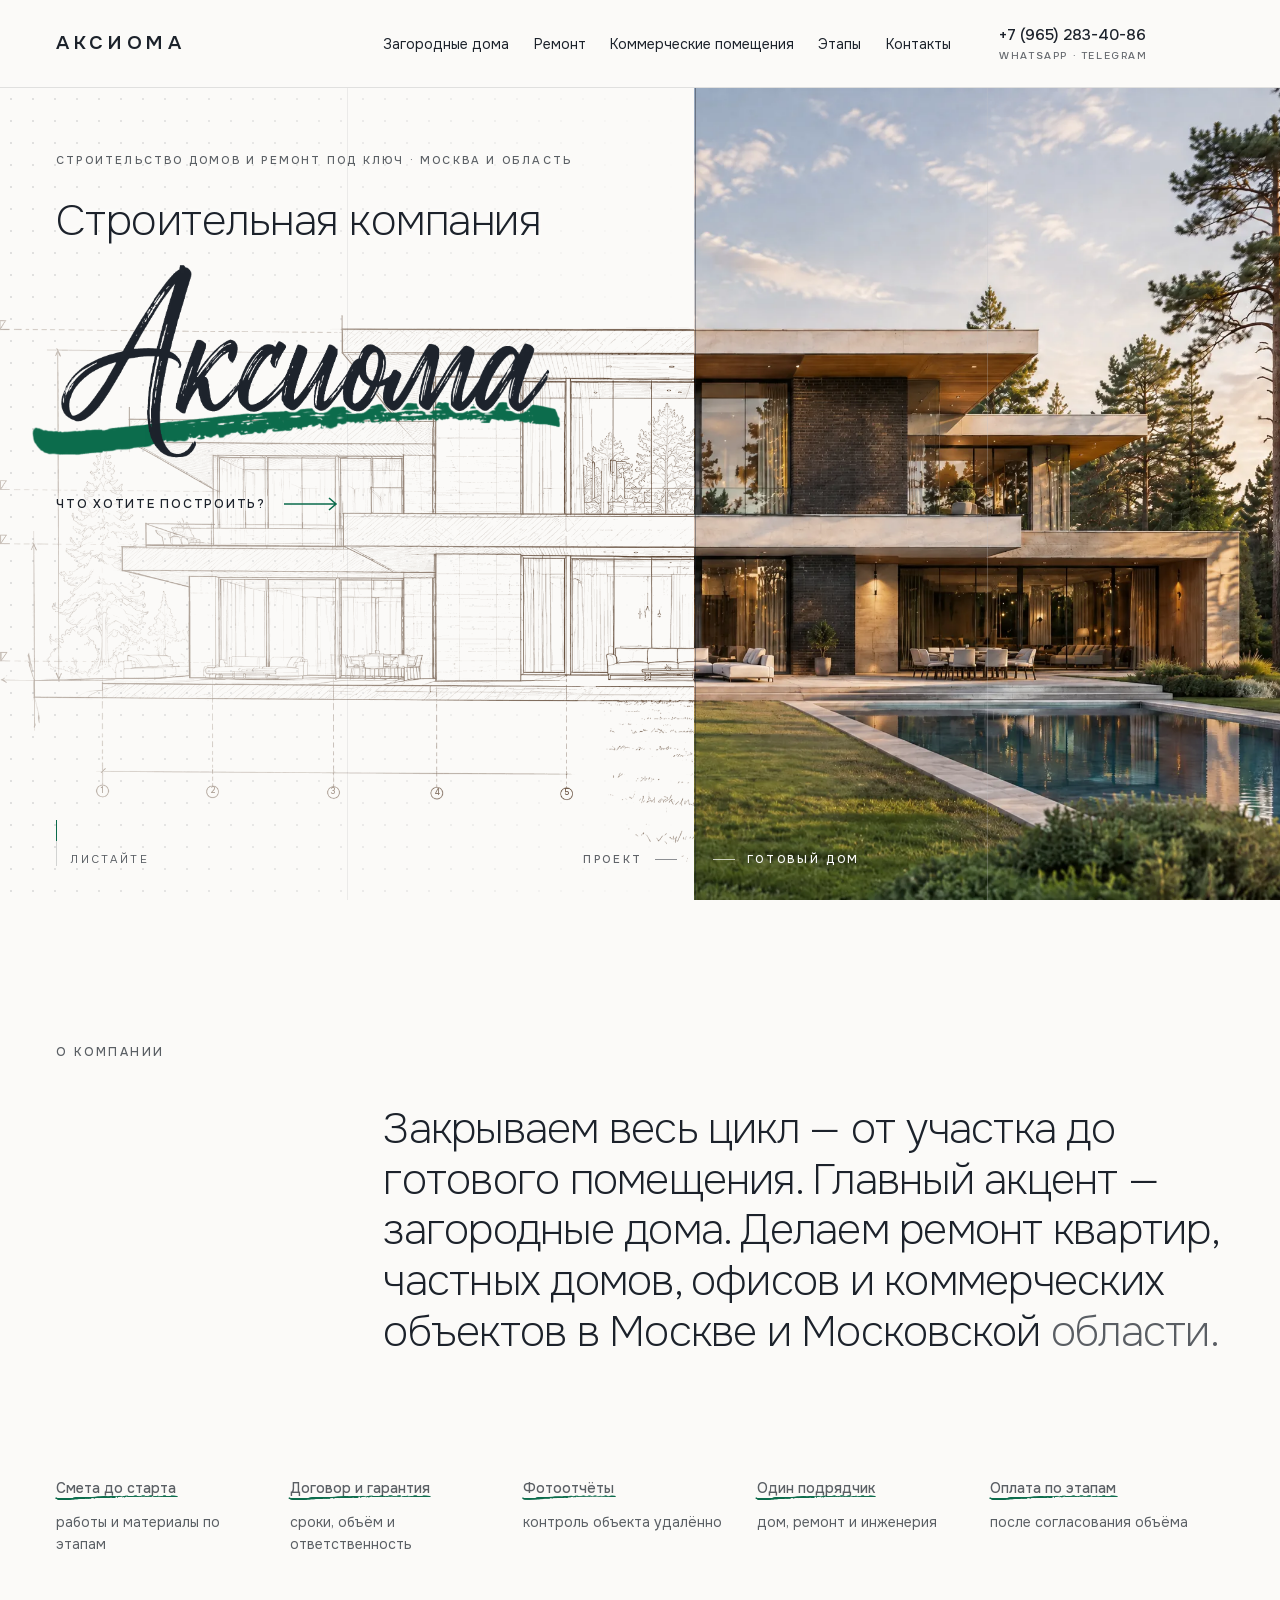
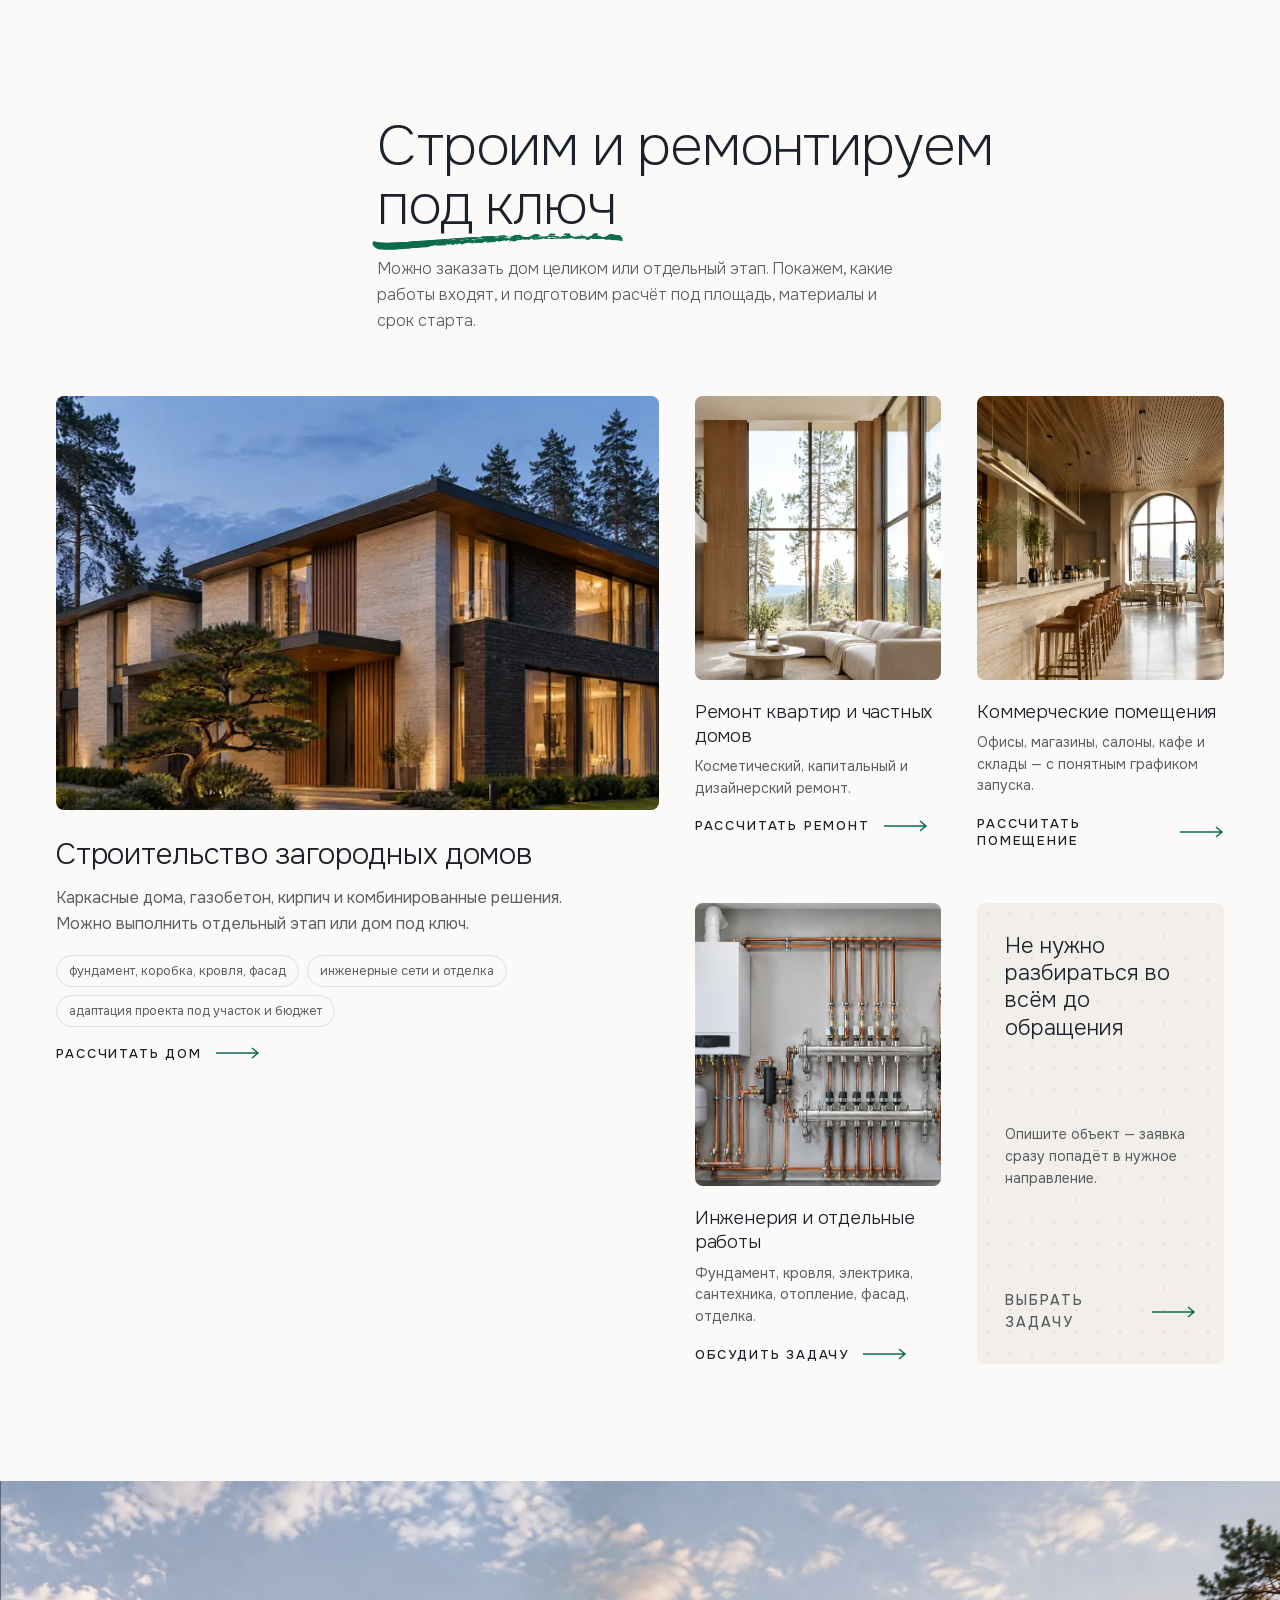
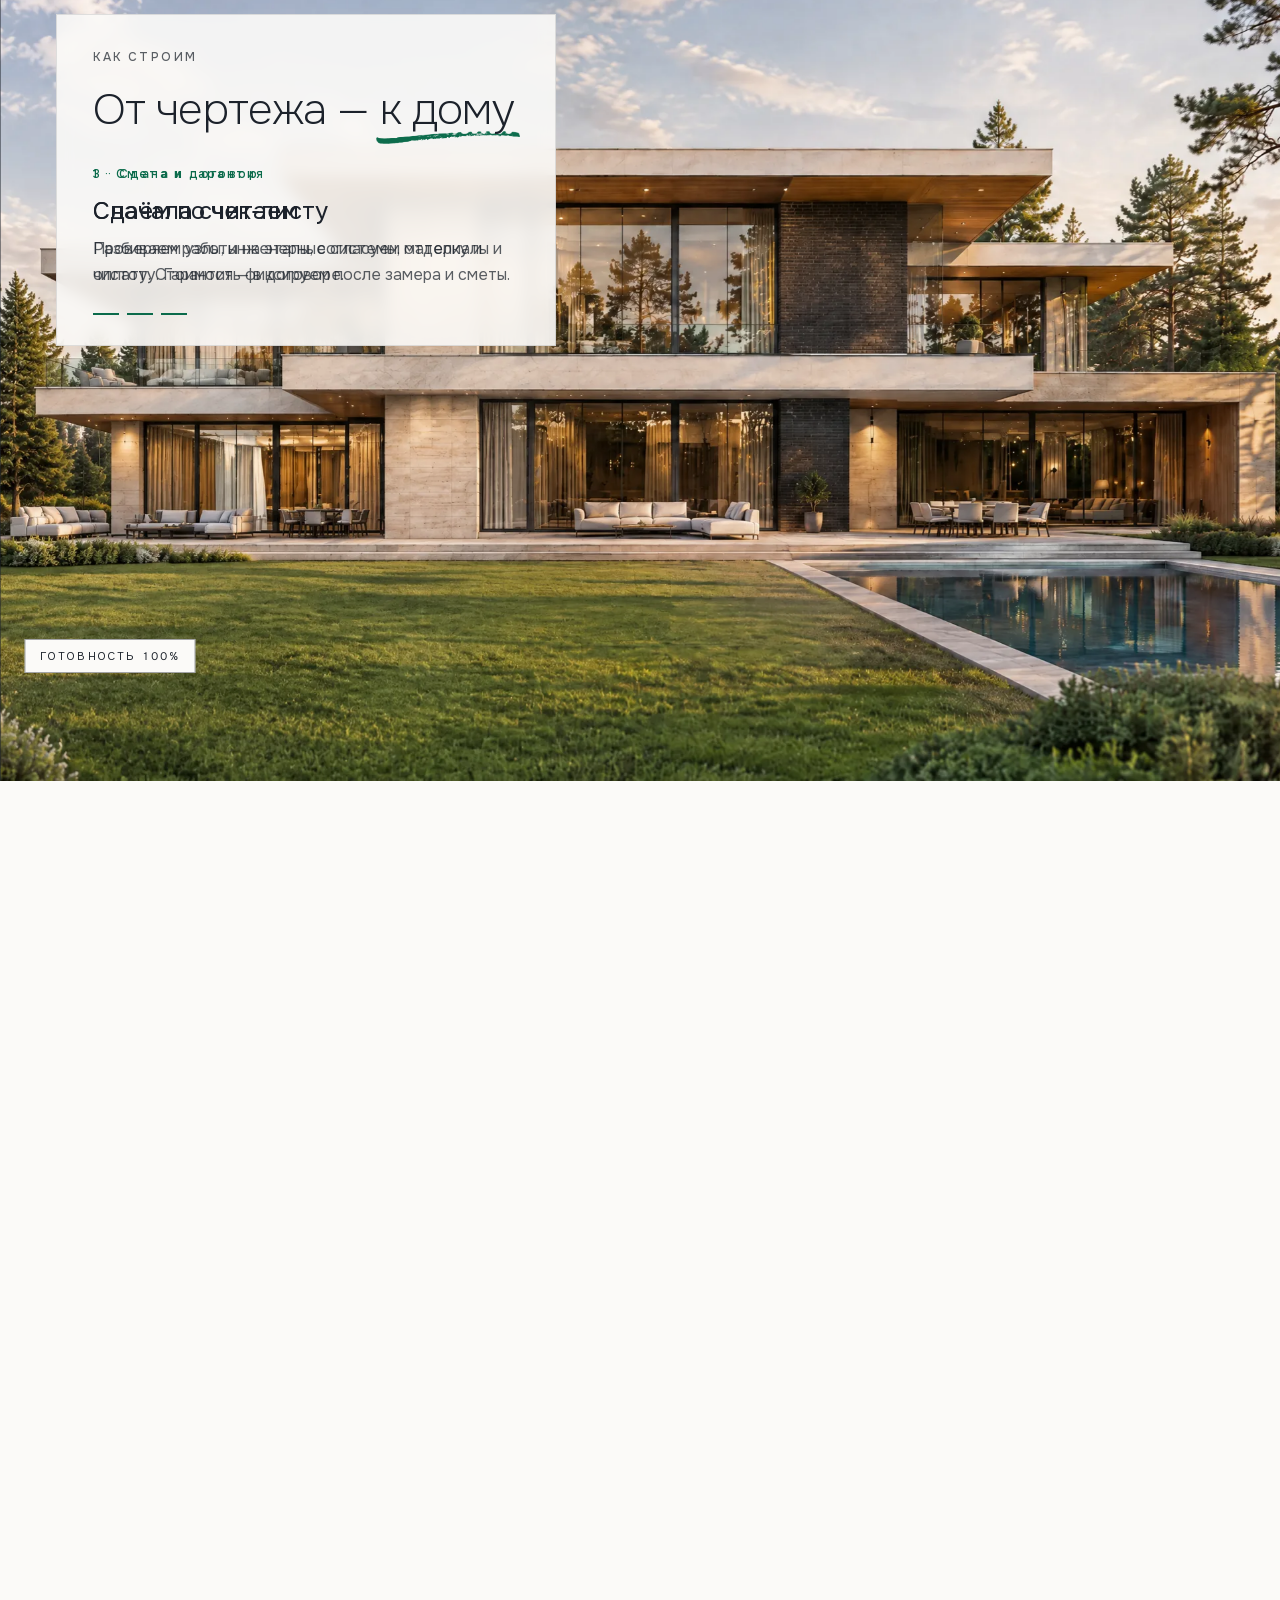
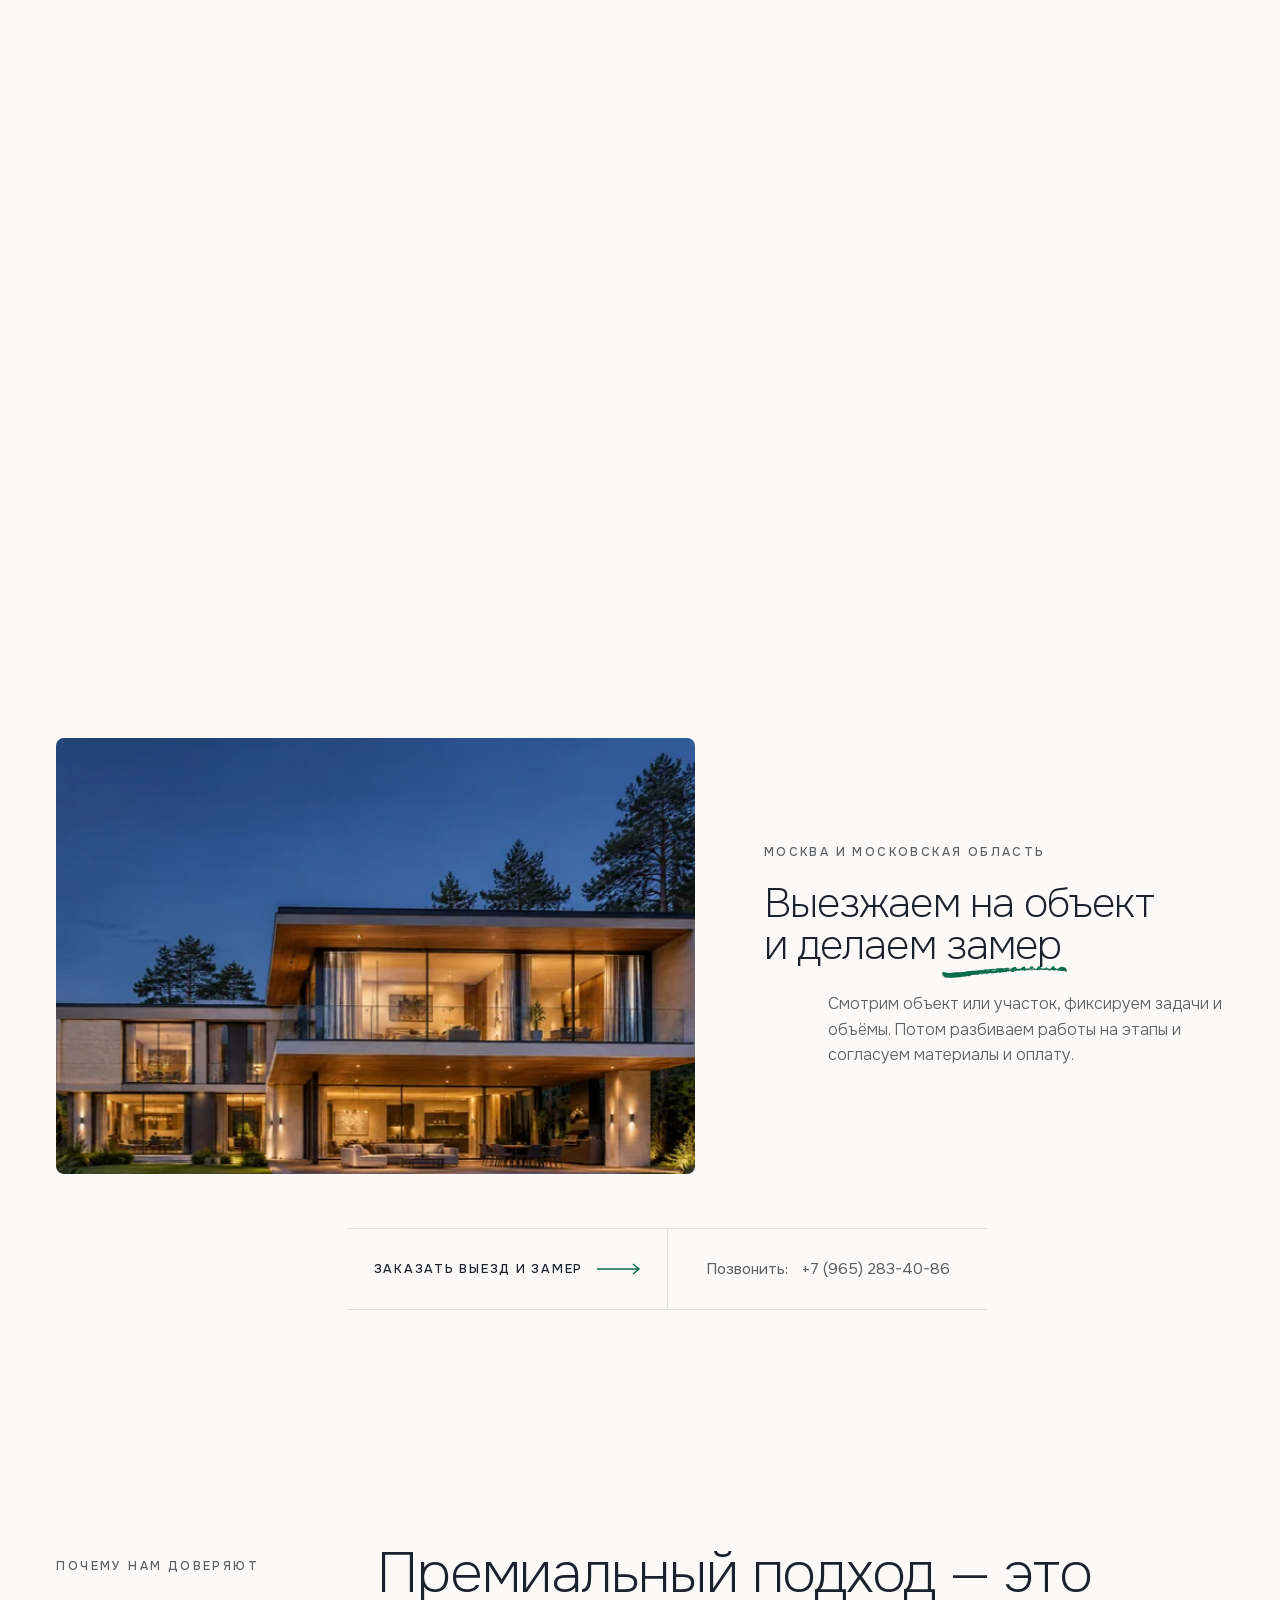
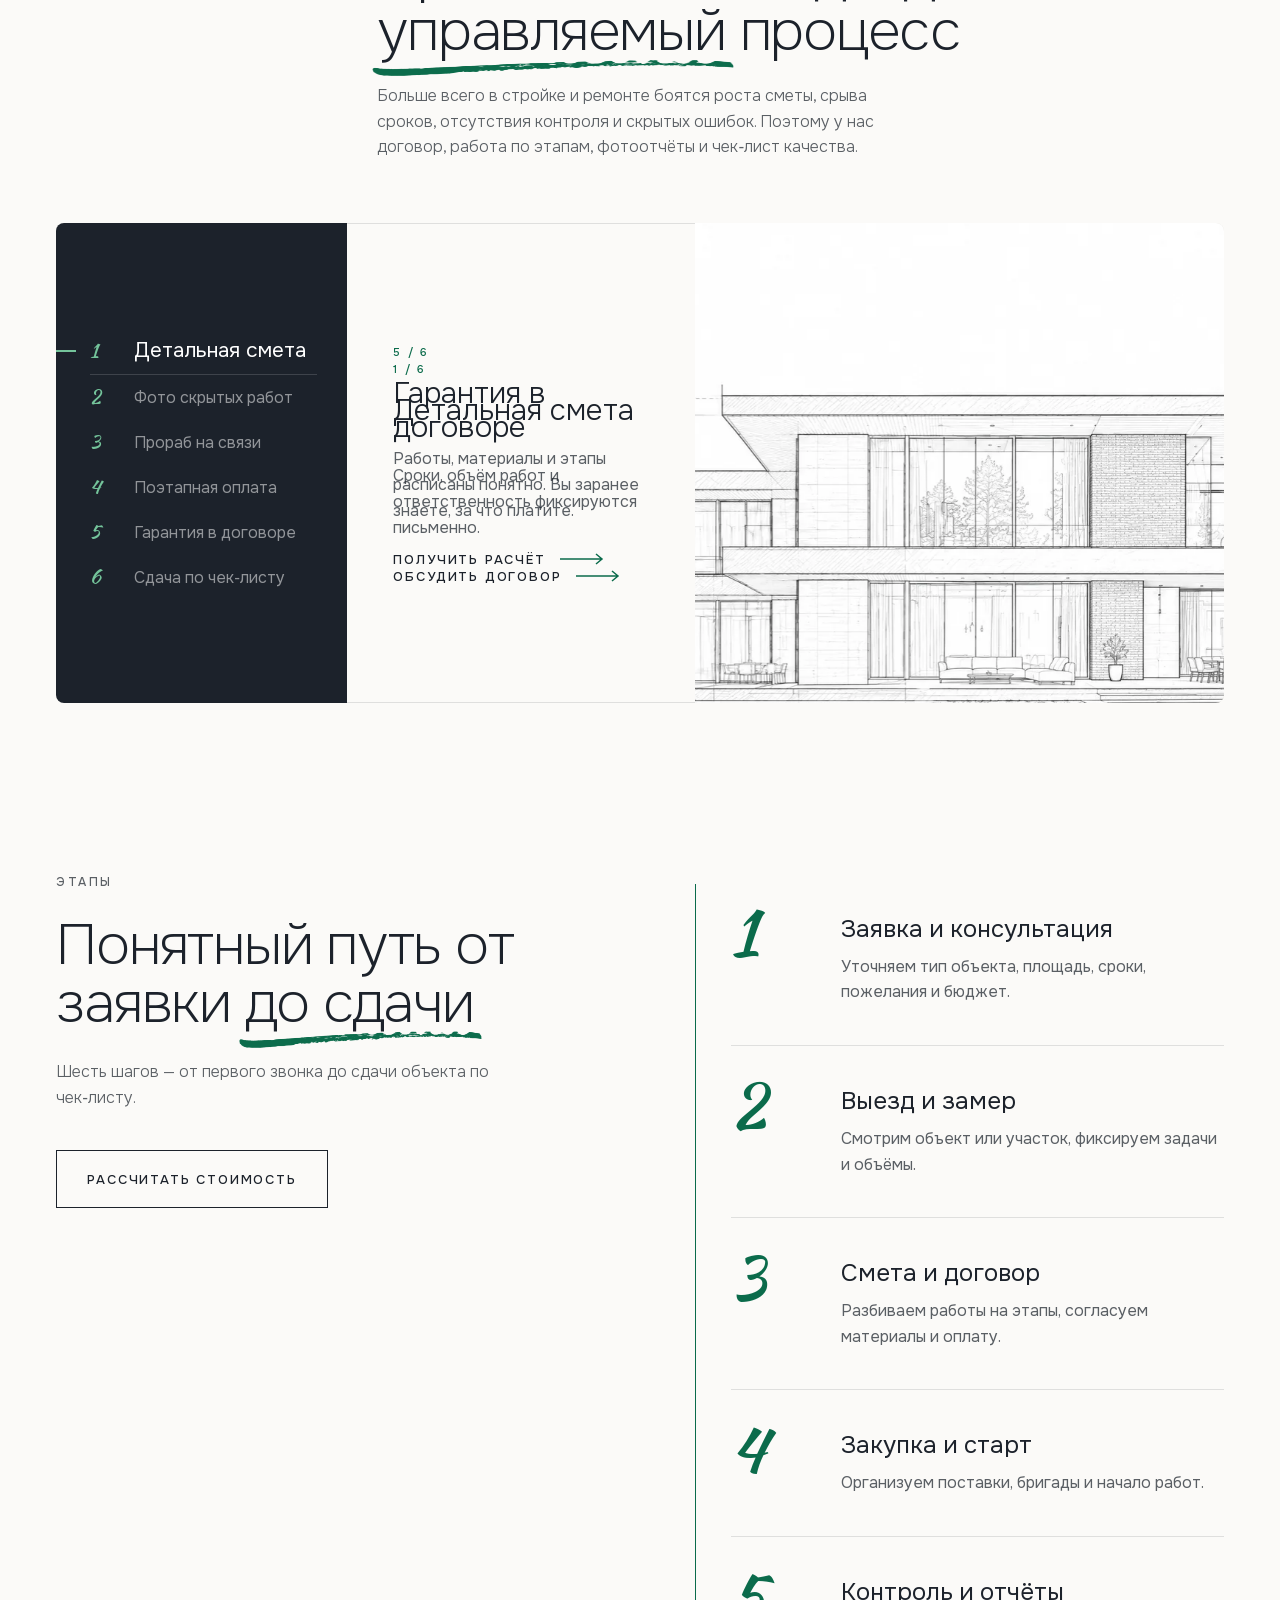
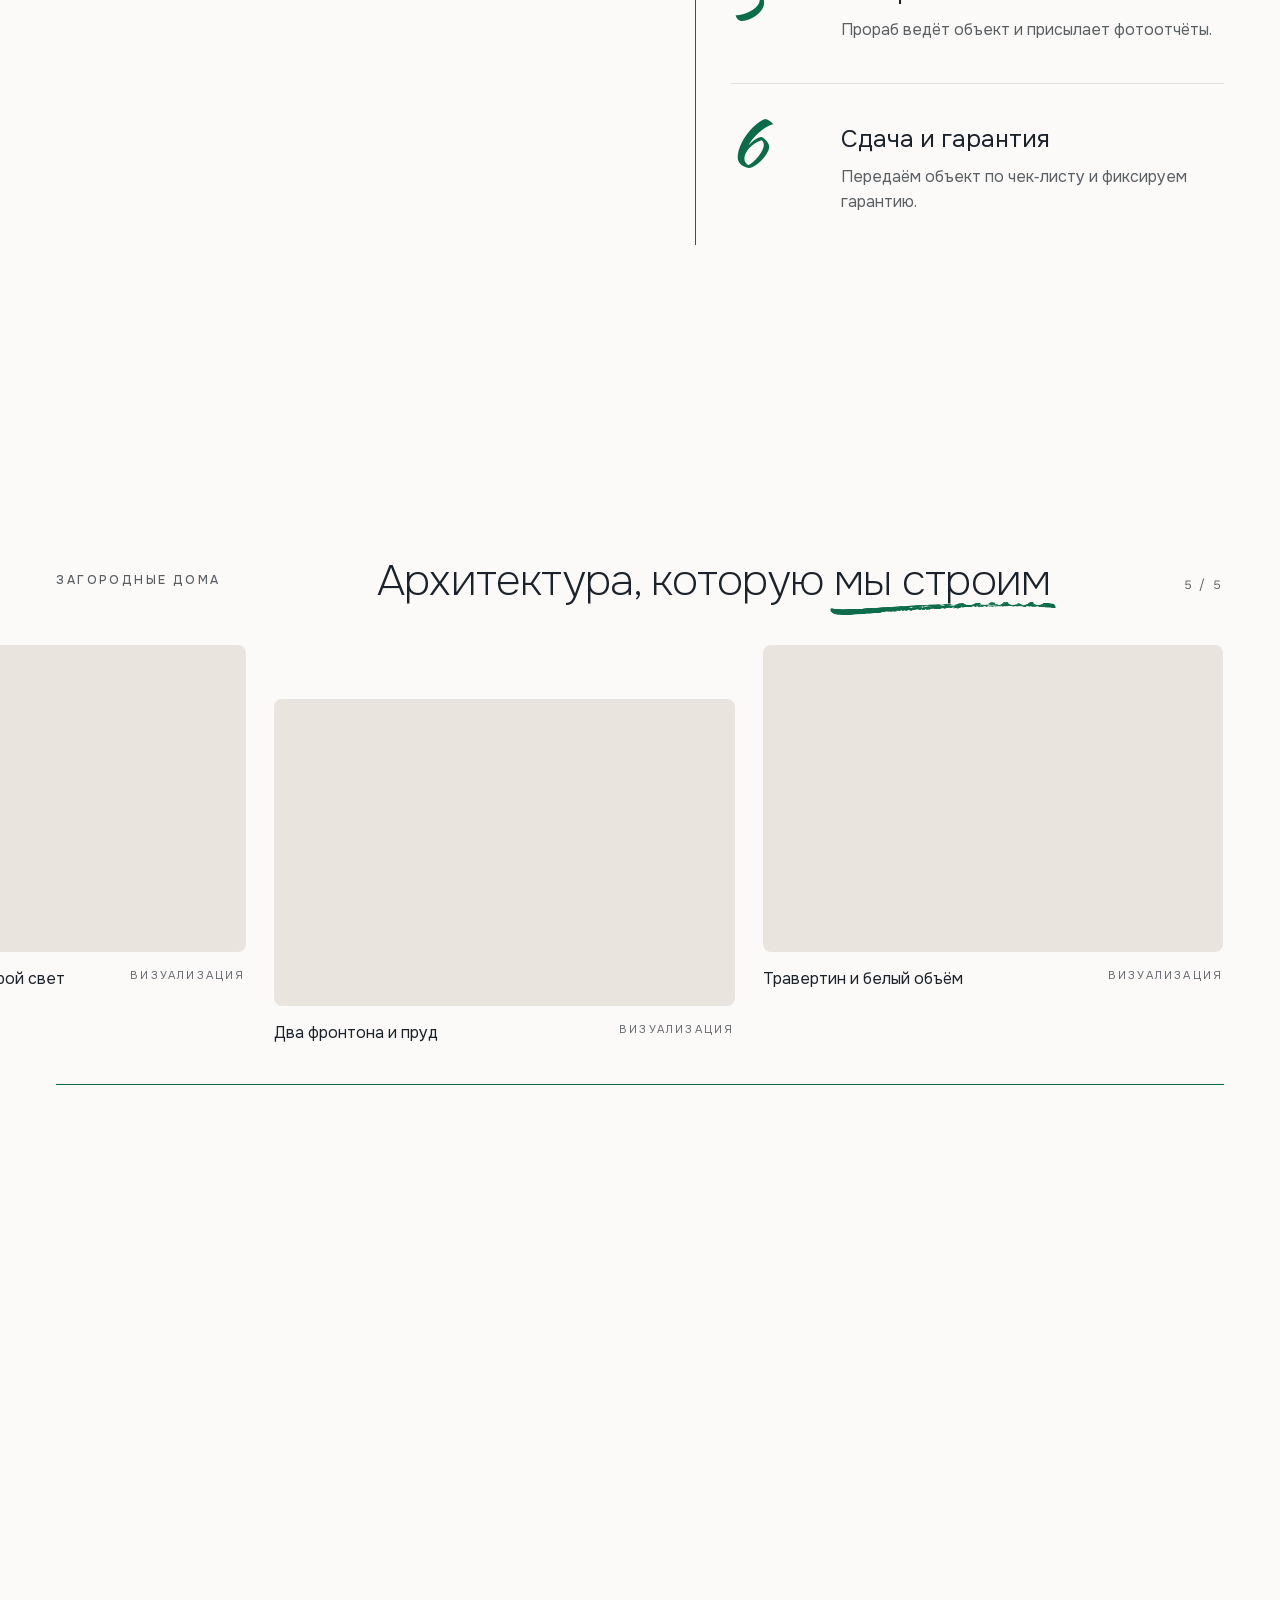
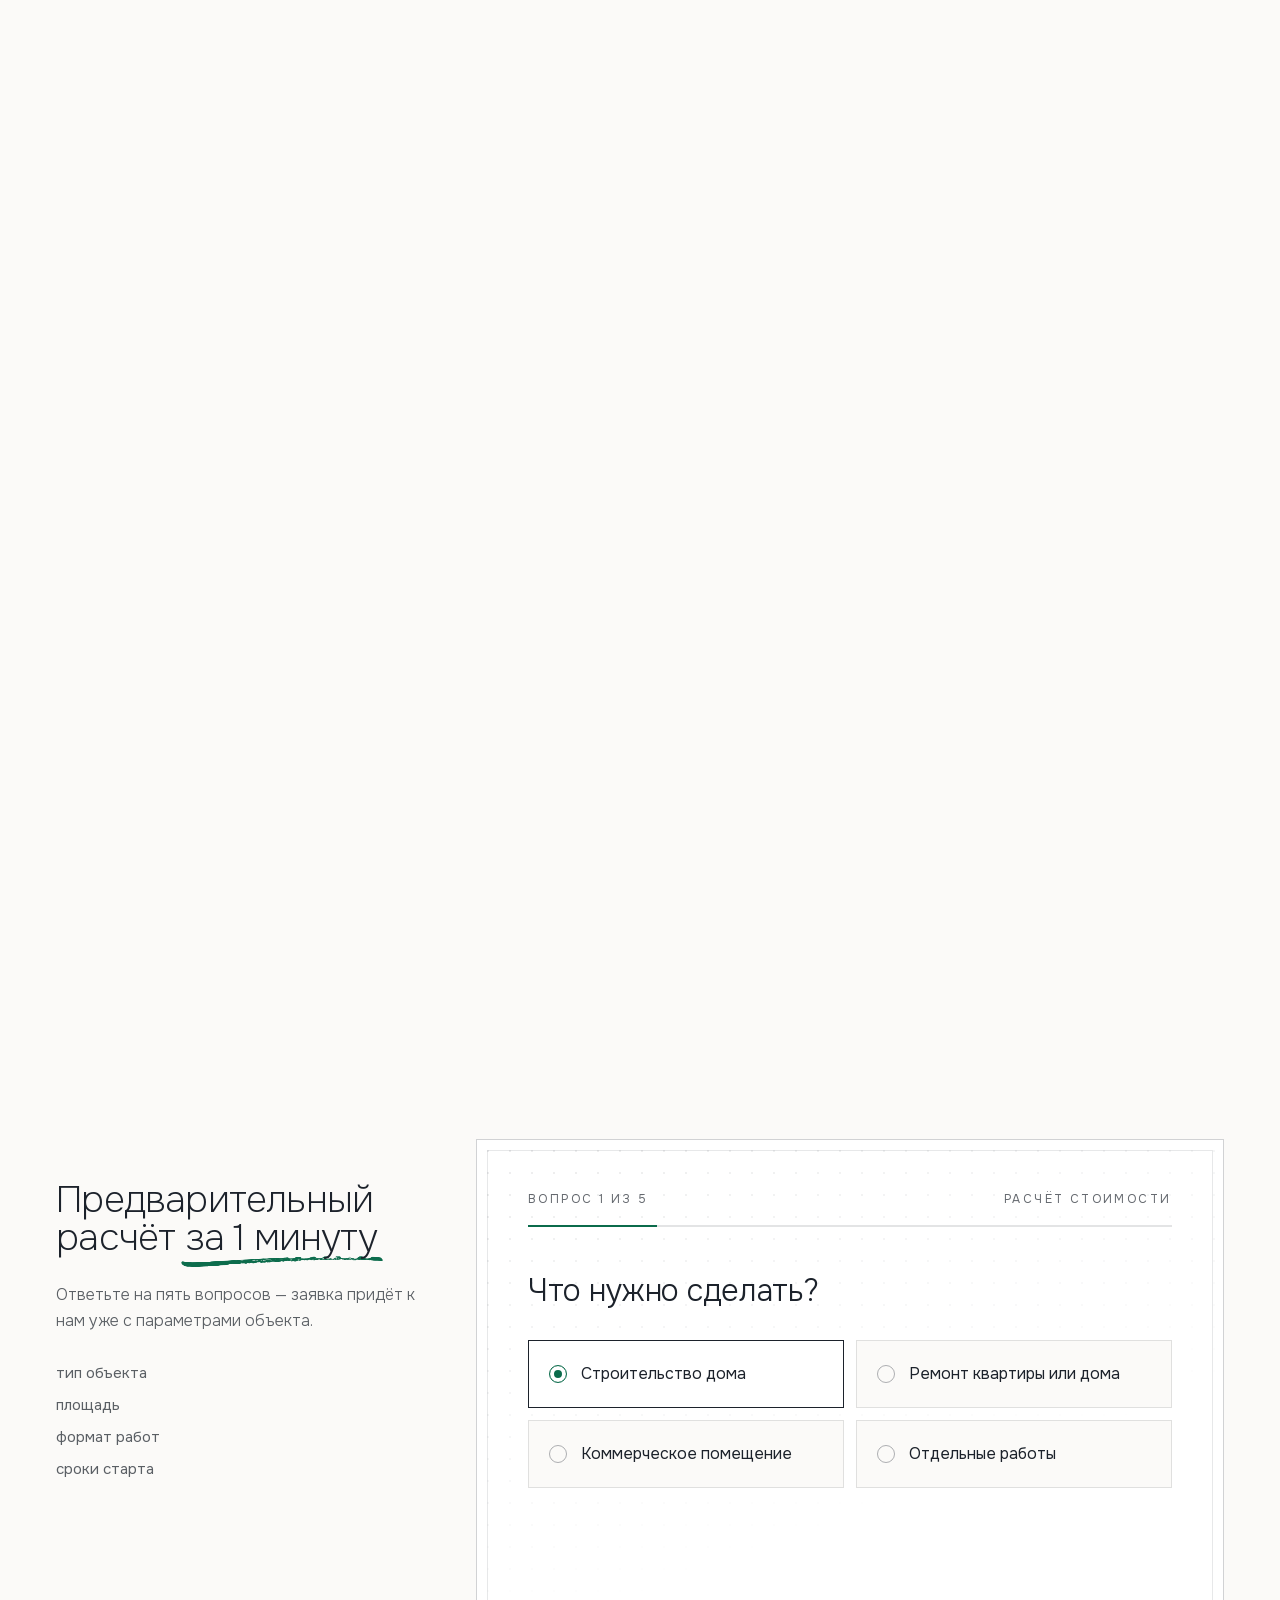
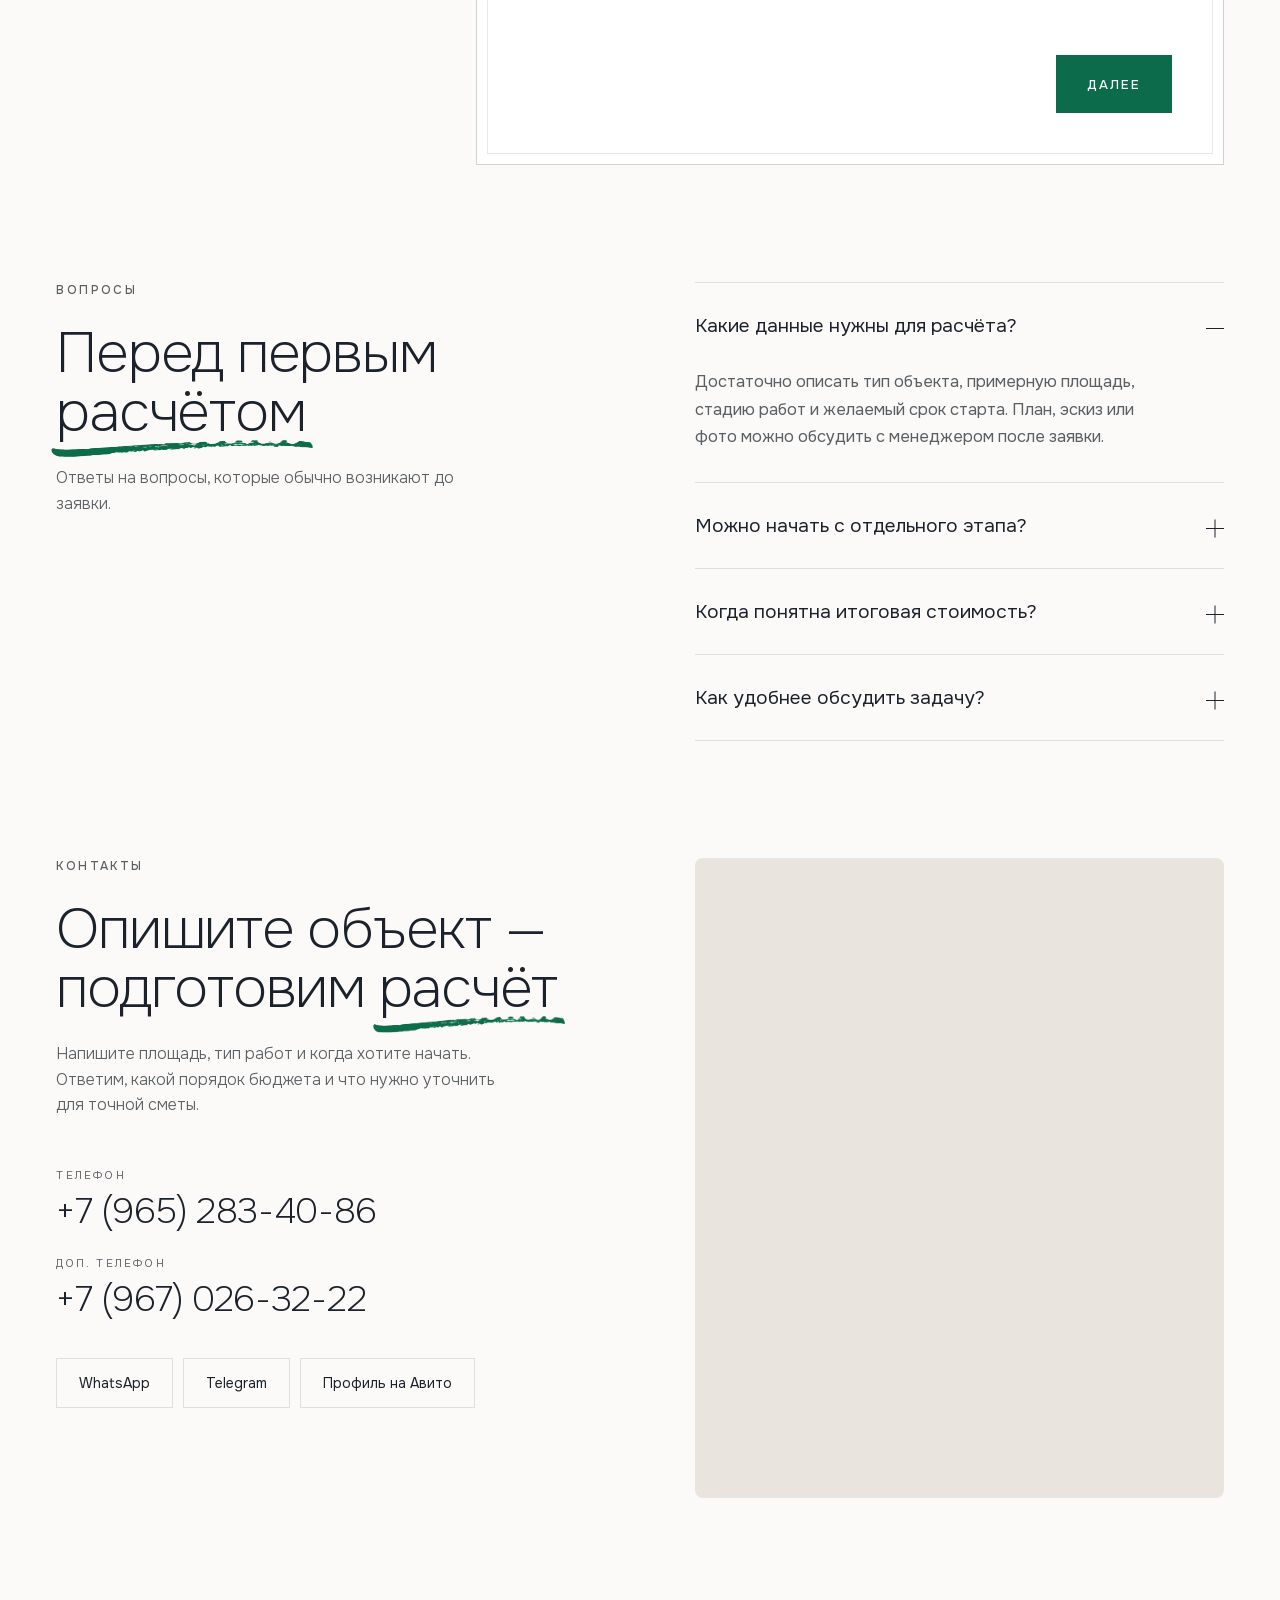
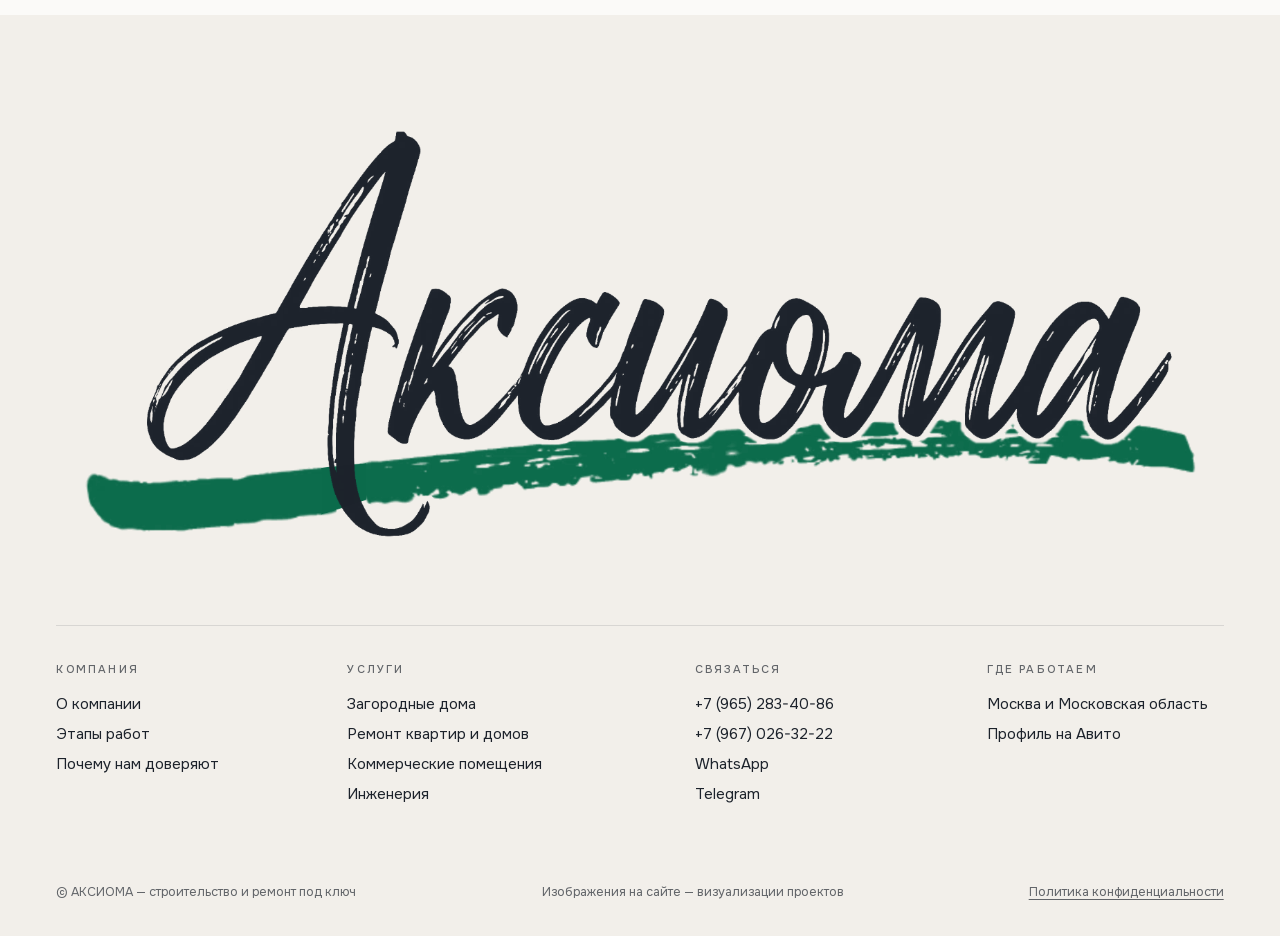
==== novaya/index.html @ 5bc237c6 "Новая версия для показа: изумрудный акцент и телефон (папка novaya) Основная страница не меняется. n" ====
<!doctype html>
<html lang="ru">
<head>
<meta charset="utf-8">
<meta name="viewport" content="width=device-width, initial-scale=1">
<meta name="robots" content="noindex, nofollow">
<meta http-equiv="Content-Security-Policy" content="default-src 'none'; script-src 'self' 'sha256-RW7K+xqyxdh026Ag/aU0Ol1ZvCbk3kY/qt/efb5cV8k='; style-src 'self' 'unsafe-inline'; img-src 'self' data:; font-src 'self' data:; connect-src 'self'; base-uri 'none'; form-action 'none'; object-src 'none'">
<meta name="referrer" content="strict-origin-when-cross-origin">
<script>document.documentElement.classList.add('js','is-loading','draw-wait','photo-wait');document.addEventListener('DOMContentLoaded',function(){if(!window.AX_OK)document.documentElement.classList.remove('js','is-loading','draw-wait','photo-wait')});</script>
<title>Строительство домов и ремонт под ключ в Москве и МО — АКСИОМА</title>
<meta name="description" content="Строительная компания АКСИОМА: загородные дома, ремонт квартир и домов, коммерческие помещения и инженерия в Москве и Московской области. Смета по этапам до старта работ.">
<link rel="icon" href="assets/favicon.png">
<meta name="theme-color" content="#FBFAF8">
<meta property="og:type" content="website">
<meta property="og:site_name" content="АКСИОМА">
<meta property="og:locale" content="ru_RU">
<meta property="og:title" content="Строительство домов и ремонт под ключ в Москве и МО — АКСИОМА">
<meta property="og:description" content="Загородные дома, ремонт квартир и домов, коммерческие помещения и инженерия. Смета по этапам до старта работ.">
<meta property="og:url" content="https://ilyaalyaulu-max.github.io/axioma-maket/novaya/">
<meta property="og:image" content="https://ilyaalyaulu-max.github.io/axioma-maket/novaya/assets/og-1200x630.jpg">
<meta property="og:image:width" content="1200">
<meta property="og:image:height" content="630">
<meta name="twitter:card" content="summary_large_image">
<script type="application/ld+json">{"@context":"https://schema.org","@type":"GeneralContractor","name":"АКСИОМА","description":"Строительство загородных домов и ремонт помещений под ключ","areaServed":"Москва и Московская область","telephone":["+79652834086","+79670263222"],"sameAs":["https://www.avito.ru/brands/i12637135"]}</script>
<link rel="preload" as="font" type="font/woff2" href="assets/fonts/onest-cyr.woff2" crossorigin>
<link rel="preload" as="font" type="font/woff2" href="assets/fonts/onest-lat.woff2" crossorigin>
<link rel="preload" as="image" href="assets/m/house-photo-m.webp" fetchpriority="high" media="(max-width: 760px) and (max-aspect-ratio: 2/3)">
<link rel="preload" as="image" href="assets/house-photo-2400.webp" fetchpriority="high" media="not all and (max-width: 760px) and (max-aspect-ratio: 2/3)">
<script src="sait.js" defer></script>
<style>
@font-face{font-family:'Onest';font-style:normal;font-weight:200 600;font-display:swap;src:url(assets/fonts/onest-cyr.woff2) format('woff2');unicode-range:U+0301,U+0400-045F,U+0490-0491,U+04B0-04B1,U+2116}
@font-face{font-family:'Onest';font-style:normal;font-weight:200 600;font-display:swap;src:url(assets/fonts/onest-lat.woff2) format('woff2');unicode-range:U+0000-00FF,U+0131,U+0152-0153,U+02BB-02BC,U+02C6,U+02DA,U+02DC,U+0304,U+0308,U+0329,U+2000-206F,U+20AC,U+2122,U+2191,U+2193,U+2212,U+2215,U+FEFF,U+FFFD}
@font-face{font-family:'Onest';font-style:normal;font-weight:200 600;font-display:swap;src:url(assets/fonts/onest-latext.woff2) format('woff2');unicode-range:U+0100-02BA,U+02BD-02C5,U+02C7-02CC,U+02CE-02D7,U+02DD-02FF,U+0304,U+0308,U+0329,U+1D00-1DBF,U+1E00-1E9F,U+1EF2-1EFF,U+2020,U+20A0-20AB,U+20AD-20C0,U+2113,U+2C60-2C7F,U+A720-A7FF}
/* Kaushan Script (SIL OFL 1.1) — только цифры, для номеров этапов */
@font-face{font-family:'Kaushan Script';font-style:normal;font-weight:400;font-display:swap;src:url(assets/fonts/kaushan-digits.woff) format('woff');unicode-range:U+30-39,U+2F,U+B7}
:root{
  --paper:#FBFAF8;
  --stone:#F2EFEA;
  --ink:#1C222B;
  --ink-2:rgba(28,34,43,.72);
  --ink-3:rgba(28,34,43,.68);
  --line-ink:#5E4633;
  --accent:#0B6B4B;  /* изумрудный акцент (27.09: заказчик попросил зелёный вместо красного); 6.3:1 на бумаге */
  --accent-on-dark:#74C49B;  /* тот же зелёный для тёмной панели вкладок (7:1 на --ink) */
  --err:#A33A2B;
  --rule:rgba(28,34,43,.12);
  --pad:clamp(20px, 4.4vw, 64px);
  --nav:88px;
  --c1:27.14vw;  /* линии сетки = оси дома в шапке */
  --c2:54.28vw;
  --c3:77.14vw;
  --ease:cubic-bezier(.16,1,.3,1);
  --ar:1.76842;
  --sx:.5428;
}
*{box-sizing:border-box;margin:0;padding:0}
html{background:var(--paper);-webkit-text-size-adjust:100%;text-size-adjust:100%;scroll-padding-top:calc(var(--nav) + 16px)}
body{color:var(--ink);font-family:'Onest',system-ui,sans-serif;-webkit-font-smoothing:antialiased;text-rendering:optimizeLegibility;background:var(--paper);overflow-x:hidden}
a{color:inherit;text-decoration:none}
button{font:inherit;color:inherit;background:none;border:0;cursor:pointer}
img{display:block;max-width:100%}
.sr{position:absolute;width:1px;height:1px;overflow:hidden;clip:rect(0 0 0 0);white-space:nowrap}
.menu-open,.menu-open body{overflow:hidden}

/* клавиатура: видимый фокус и «к содержанию» */
:focus-visible{outline:2px solid var(--accent);outline-offset:3px}
.skip{position:fixed;left:12px;top:-100px;z-index:60;background:var(--ink);color:#fff;padding:12px 18px;font-size:14px}
.skip:focus{top:12px}

/* ───── глобальные линии сетки (как «полоски» у Turner) ───── */
.glines{position:fixed;inset:0;pointer-events:none;z-index:3}
.glines i{position:absolute;top:0;bottom:0;width:1px;background:rgba(28,34,43,.07)}
.glines i:nth-child(1){left:var(--c1)} .glines i:nth-child(2){left:var(--c2)} .glines i:nth-child(3){left:var(--c3)}


/* ───── навигация ───── */
.nav{position:fixed;left:0;right:0;top:0;height:var(--nav);z-index:30;display:flex;align-items:center;padding:0 var(--pad);
  background:var(--paper);border-bottom:1px solid var(--rule);transition:transform .6s var(--ease), height .5s var(--ease)}
.nav.is-compact{height:68px}
.nav.is-hidden{transform:translateY(-101%)}
.nav:focus-within,.menu-open .nav{transform:none}
.logo{display:flex;flex-direction:column;gap:5px;line-height:1}
.logo b{font-weight:600;font-size:19px;letter-spacing:.24em}
.logo small{font-size:9.5px;font-weight:400;letter-spacing:.2em;color:var(--ink-3);text-transform:uppercase}
.links{position:absolute;left:calc(var(--c1) + 36px);display:flex;gap:clamp(16px, 1.9vw, 30px);font-size:clamp(13px, 1.1vw, 14.5px)}
.links a{position:relative;padding:6px 0}
.links a::after{content:"";position:absolute;left:0;right:100%;bottom:0;height:1px;background:var(--accent);transition:right .5s var(--ease)}
.nav-right{position:absolute;right:var(--pad);top:0;height:100%;display:flex;align-items:center;gap:30px}
.phone{font-size:15.5px;font-weight:500}
.phone small{display:block;font-size:10px;letter-spacing:.16em;text-transform:uppercase;color:var(--ink-3);margin-top:4px}
.call{display:none;width:44px;height:44px;align-items:center;justify-content:center;border:1px solid var(--rule);border-radius:50%}
.call svg{width:18px;height:18px}
.burger{--bh:15px;position:relative;width:46px;height:44px;display:flex;flex-direction:column;justify-content:center;gap:calc((var(--bh) - 4px) / 3)}  /* 4 полоски как было; зона нажатия 44 px */
.burger span{display:block;height:1px;background:var(--ink);transition:transform .5s var(--ease), opacity .3s}
.menu-open .burger span:nth-child(1){transform:translateY(calc((var(--bh) - 1px) / 2)) rotate(45deg)}
.menu-open .burger span:nth-child(2),.menu-open .burger span:nth-child(3){opacity:0}
.menu-open .burger span:nth-child(4){transform:translateY(calc((1px - var(--bh)) / 2)) rotate(-45deg)}

/* ───── меню (открывается кнопкой с полосками) ───── */
.menu{position:fixed;inset:0;z-index:25;background:var(--paper);display:flex;flex-direction:column;justify-content:space-between;gap:36px;
  padding:calc(var(--nav) + 4vh) var(--pad) calc(28px + env(safe-area-inset-bottom, 0px));overflow-y:auto;overscroll-behavior:contain;
  visibility:hidden;opacity:0;transform:translate3d(0,-10px,0);transition:opacity .35s var(--ease), transform .6s var(--ease), visibility 0s linear .6s}
.menu-open .menu{visibility:visible;opacity:1;transform:none;transition:opacity .35s var(--ease), transform .6s var(--ease)}
.menu .dots{-webkit-mask:linear-gradient(165deg, #000, transparent 55%);mask:linear-gradient(165deg, #000, transparent 55%)}
.menu-links{position:relative;display:flex;flex-direction:column}
.menu-links a{display:block;padding:8px 0;font-weight:200;font-size:clamp(28px, 4vw, 46px);line-height:1.12;letter-spacing:-.015em}
.menu-contact{position:relative;display:grid;gap:18px;max-width:440px}
.menu-contact small{display:block;font-size:11.5px;letter-spacing:.16em;text-transform:uppercase;color:var(--ink-3);margin-bottom:6px}
.menu-contact .tel{font-weight:200;font-size:clamp(28px, 3vw, 40px);letter-spacing:-.01em}
.menu-contact .row{display:grid;grid-template-columns:1fr 1fr;gap:10px}
.menu-contact .row a{height:52px;display:flex;align-items:center;justify-content:center;border:1px solid var(--rule);font-size:14.5px}
@media (min-width: 1181px){ .menu-links,.menu-contact{margin-left:calc(var(--c1) - var(--pad) + 36px)} }

/* ───── общие элементы ───── */
.eyebrow{font-size:12px;font-weight:500;letter-spacing:.2em;text-transform:uppercase;color:var(--ink-2);display:flex;align-items:center;gap:14px}
.eyebrow::before{display:none}
.h2{font-weight:200;font-size:clamp(36px, 4.4vw, 72px);line-height:1.04;letter-spacing:-.022em}
.lead{font-size:clamp(16px, 1.25vw, 19px);line-height:1.6;color:var(--ink-2);font-weight:300}
.brush{position:relative;white-space:nowrap;z-index:0}
.brush::after{content:"";position:absolute;z-index:-1;left:-.1em;right:-.14em;bottom:-.16em;height:.3em;background:var(--accent);
  -webkit-mask:url(assets/brush-line.webp) 0 0/100% 100% no-repeat;mask:url(assets/brush-line.webp) 0 0/100% 100% no-repeat}
.js .brush::after{clip-path:inset(0 100% 0 0);transition:clip-path 1.3s var(--ease) .35s}
.js .is-in .brush::after,.js .brush.is-in::after{clip-path:inset(0 0 0 0)}
.more{display:inline-flex;align-items:center;gap:14px;font-size:13px;font-weight:500;letter-spacing:.14em;text-transform:uppercase}
.more svg{color:var(--accent);width:44px;height:12px;overflow:visible;transition:transform .6s var(--ease)}
.btn{display:inline-flex;align-items:center;justify-content:center;gap:14px;height:58px;padding:0 30px;border:1px solid var(--ink);font-size:13px;font-weight:500;letter-spacing:.14em;text-transform:uppercase;transition:background .4s, color .4s, border-color .4s, transform .2s}
.btn--accent{background:var(--accent);border-color:var(--accent);color:#fff}
.btn:active{transform:scale(.985)}
section{position:relative}
.sec{padding:clamp(90px, 13vh, 160px) var(--pad)}
.sec--tight-a{padding-top:clamp(30px, 5vh, 70px)}
.sec--tight-b{padding-top:clamp(40px, 6vh, 80px)}
.sec--flush{padding-top:0}

/* появление при прокрутке (только если скрипт работает — без него всё видно сразу) */
.js [data-reveal]{opacity:0;transform:translate3d(0,28px,0);transition:opacity .8s var(--ease), transform 1s var(--ease);transition-delay:calc(var(--i, 0) * 150ms)}
.js [data-reveal="left"]{transform:translate3d(-28px,0,0)}
.js [data-reveal].is-in{opacity:1;transform:none}
/* картинка внутри рамки едет при прокрутке */
.pimg{position:relative;overflow:hidden;background:#e9e5de}
.pimg img{position:absolute;left:0;top:-14%;width:100%;height:128%;object-fit:cover;will-change:translate,scale;translate:0 var(--py,0);scale:var(--ps,1.02);transition:scale 1.4s var(--ease)}

/* ───── 1. ШАПКА ───── */
.hero{height:100vh;min-height:640px;overflow:hidden;container-type:size;background:var(--paper);isolation:isolate;--seam:54.28cqw}
.hero .title{--u:max(30px, min(3.35cqw, 5.4cqh))}
.hero .frame{
  --W:max(100cqw, calc((100cqh - var(--nav)) * var(--ar)));
  --H:calc(var(--W) / var(--ar));
  --L:clamp(calc(100cqw - var(--W)), calc(var(--seam) - var(--sx) * var(--W)), 0px);
  position:absolute;width:var(--W);height:var(--H);left:var(--L);top:calc(var(--nav) - .5 * (var(--H) - 100cqh + var(--nav)));
}
.hero .side{position:absolute;inset:0;will-change:transform}
.hero .side--photo{clip-path:inset(var(--nav) 0 0 var(--cut, var(--seam)))}
.hero .side--draw{clip-path:inset(var(--nav) calc(100cqw - var(--cut, var(--seam))) 0 0)}
.frame--photo{background:url(assets/house-photo-2400.webp) 0 0/100% 100% no-repeat}
.frame--draw{background:var(--line-ink);-webkit-mask:url(assets/drawing-lines-2400.webp) 0 0/100% 100% no-repeat;mask:url(assets/drawing-lines-2400.webp) 0 0/100% 100% no-repeat}
/* телефон: вырезка x 20–88 % из 2400-пиксельных картинок (видна только середина) */
@media (max-width: 760px) and (max-aspect-ratio: 2/3){
  .frame--photo{background-image:url(assets/m/house-photo-m.webp);background-size:68% 100%;background-position:62.5% 0}
  .frame--draw{-webkit-mask-image:url(assets/m/drawing-lines-m.webp);mask-image:url(assets/m/drawing-lines-m.webp);-webkit-mask-size:68% 100%;mask-size:68% 100%;-webkit-mask-position:62.5% 0;mask-position:62.5% 0}
}
.hero .fade{position:absolute;inset:0;
  -webkit-mask:linear-gradient(90deg, rgba(0,0,0,.42) 0, rgba(0,0,0,.55) 26cqw, rgba(0,0,0,.85) 40cqw, #000 48cqw);
          mask:linear-gradient(90deg, rgba(0,0,0,.42) 0, rgba(0,0,0,.55) 26cqw, rgba(0,0,0,.85) 40cqw, #000 48cqw)}
.dots{position:absolute;inset:0;background:radial-gradient(circle, rgba(28,34,43,.12) .9px, transparent 1.3px) 0 0/22px 22px}
.hero .dots{-webkit-mask:linear-gradient(90deg, #000 0, rgba(0,0,0,.5) 35cqw, transparent 54cqw);mask:linear-gradient(90deg, #000 0, rgba(0,0,0,.5) 35cqw, transparent 54cqw)}
.frame--marks b{position:absolute;transform:translate(-50%,-50%);font-weight:500;font-size:calc(var(--H) * .0104);line-height:1;color:var(--line-ink)}
.hero .hgrid{position:absolute;inset:0;pointer-events:none;z-index:4}
.hero .hgrid i{position:absolute;top:var(--nav);bottom:0;width:1px}
.hero .hgrid .g2{left:var(--cut, var(--seam));background:rgba(28,34,43,.35)}
.hero .hgrid .g3{left:77.14cqw;background:rgba(255,255,255,.22)}

.hero .title{position:absolute;z-index:5;left:var(--pad);top:calc(var(--nav) + 7.2cqh);will-change:transform}
.hero h1.eyebrow{font-size:max(11px, calc(var(--u) * .25))}
.hero .display{font-weight:200;margin-top:3.4cqh}
.hero .display .thin{display:block;font-size:var(--u);line-height:1.05;letter-spacing:-.012em;text-shadow:0 0 4px var(--paper),0 0 10px var(--paper)}
.script{position:relative;display:block;height:calc(var(--u) * 4.67);aspect-ratio:1627/608;margin:2cqh 0 0 -2.2cqw}
.script i{position:absolute;inset:0}
.script .halo{background:var(--paper);-webkit-mask:url(assets/aksioma-letters.webp) 0 0/100% 100% no-repeat;mask:url(assets/aksioma-letters.webp) 0 0/100% 100% no-repeat;filter:drop-shadow(0 0 3px var(--paper)) drop-shadow(0 0 7px var(--paper))}
.script .stroke{background:var(--accent);-webkit-mask:url(assets/aksioma-underline.webp) 0 0/100% 100% no-repeat;mask:url(assets/aksioma-underline.webp) 0 0/100% 100% no-repeat}
.script .word{background:var(--ink);-webkit-mask:url(assets/aksioma-letters.webp) 0 0/100% 100% no-repeat;mask:url(assets/aksioma-letters.webp) 0 0/100% 100% no-repeat}
.hero .cta{display:inline-flex;align-items:center;gap:18px;margin-top:3.2cqh;font-size:max(12.5px, calc(var(--u) * .29));font-weight:500;letter-spacing:.14em;text-transform:uppercase;padding:6px 0;text-shadow:0 0 4px var(--paper),0 0 10px var(--paper),0 0 18px var(--paper)}
.hero .cta svg{filter:drop-shadow(0 0 4px var(--paper))}
.hero .cta svg{color:var(--accent);width:54px;height:14px;overflow:visible;transition:transform .6s var(--ease)}
.seam-tag{position:absolute;z-index:5;bottom:34px;font-size:11px;font-weight:500;letter-spacing:.24em;text-transform:uppercase;display:flex;align-items:center;gap:12px}
.hero .seam-tag--l{right:calc(100cqw - var(--cut, var(--seam)) + 18px);color:rgba(28,34,43,.7);text-shadow:0 0 6px var(--paper),0 0 12px var(--paper)}
.hero .seam-tag--r{left:calc(var(--cut, var(--seam)) + 18px);color:#fff;text-shadow:0 1px 12px rgba(0,0,0,.45)}
.seam-tag--l::after,.seam-tag--r::before{content:"";width:22px;height:1px;background:currentColor;opacity:.7}
.hero .seam-tag--l::after{box-shadow:0 0 0 3px var(--paper)}
.scroll-hint{position:absolute;z-index:5;left:var(--pad);bottom:34px;display:flex;align-items:flex-end;gap:14px;font-size:11px;letter-spacing:.24em;text-transform:uppercase;color:var(--ink-2)}
.scroll-hint i{position:relative;display:block;width:1px;height:46px;background:rgba(28,34,43,.18);overflow:hidden}
.scroll-hint i::after{content:"";position:absolute;left:0;top:0;width:100%;height:45%;background:var(--accent);animation:drip 2.4s var(--ease) infinite}
@keyframes drip{0%{transform:translateY(-100%)}60%,100%{transform:translateY(230%)}}

/* загрузка шапки: надпись проявляется, когда готовы шрифт и «Аксиома»; чертёж — когда загружен;
   дом «достраивается» справа только когда фото уже загружено и раскодировано (раньше ждали все картинки страницы) */
.hero .side--draw{transition:opacity 1.1s var(--ease)}
.draw-wait .hero .side--draw{opacity:0}
.hero .side--photo{transition:clip-path 1.6s var(--ease) .15s}
.is-ready .hero .side--photo{transition:none}
.photo-wait .hero .side--photo{clip-path:inset(var(--nav) 0 0 100cqw)}
.hero .title > *{transition:opacity 1.2s var(--ease), transform 1.4s var(--ease)}
.is-loading .hero .title > *{opacity:0;transform:translate3d(0,40px,0)}
.hero .title > :nth-child(2){transition-delay:.12s} .hero .title > :nth-child(3){transition-delay:.5s}
.script .stroke{clip-path:inset(0 0 0 0);transition:clip-path 1.2s cubic-bezier(.65,0,.35,1) .75s}
.is-loading .script .stroke{clip-path:inset(0 100% 0 0)}
.script .word{transition:opacity 1s var(--ease) .3s}
.is-loading .script .word{opacity:0}


/* ───── 2. О КОМПАНИИ ───── */
.intro{padding-top:clamp(110px, 16vh, 190px)}
.intro .eyebrow{margin-bottom:44px}
.manifest{font-weight:200;font-size:clamp(30px, 3.3vw, 54px);line-height:1.2;letter-spacing:-.018em;max-width:calc(100vw - var(--c1) - var(--pad));margin-left:calc(var(--c1) - var(--pad) + 36px)}
.manifest .w{transition:opacity .25s linear;opacity:var(--o,.16)}
.standards{margin-top:clamp(70px, 10vh, 120px);display:grid;grid-template-columns:repeat(5,1fr)}
.standards div{padding:30px 24px 0 0}
.standards b{display:block;font-weight:500;font-size:17px;margin-bottom:12px}
.standards span{font-size:14px;color:var(--ink-2);line-height:1.5}
.brush--sm::after{bottom:-.2em;height:.36em}
.js .brush--sm::after{transition-delay:calc(.35s + var(--i, 0) * 150ms)}

/* заголовок раздела */
.sec-title{display:grid;grid-template-columns:calc(var(--c1) - var(--pad)) 1fr auto;align-items:end;gap:0 30px;margin-bottom:clamp(46px, 7vh, 80px)}
.sec-title .eyebrow{align-self:start;margin-top:14px}
.sec-title .lead{max-width:540px;margin-top:22px}

/* ───── 3. НАПРАВЛЕНИЯ (раскладка как «News & Insights» у Turner) ───── */
.dir{display:grid;grid-template-columns:calc(var(--c2) - var(--pad) - 36px) 1fr;column-gap:36px;align-items:start}
.card{display:block;position:relative}
.card .pimg{border-radius:8px}
.card h3{font-weight:300;letter-spacing:-.01em}
.card .more{margin-top:18px}
.card--big{position:sticky;top:110px}
.card--big .pimg{aspect-ratio:16/11}
.card--big .meta{margin-top:28px}
.card--big h3{font-size:clamp(26px, 2.3vw, 36px);line-height:1.12}
.card--big p{margin-top:14px;font-size:16px;line-height:1.6;color:var(--ink-2);max-width:560px}
.chips{list-style:none;margin-top:18px;display:flex;flex-wrap:wrap;gap:8px}
.chips li{font-size:12.5px;padding:7px 12px;border:1px solid var(--rule);border-radius:40px;color:var(--ink-2)}
.dir-small{display:grid;grid-template-columns:1fr 1fr;gap:54px 36px}
.card--sm .pimg{aspect-ratio:4/4.6}
.card--sm h3{font-size:clamp(18px, 1.45vw, 21px);line-height:1.3;margin-top:20px}
.card--sm p{font-size:14px;line-height:1.55;color:var(--ink-2);margin-top:8px}
.card--cta{display:flex;flex-direction:column;justify-content:space-between;gap:30px;padding:30px 28px;background:var(--stone);border-radius:8px;overflow:hidden}
.card--cta .dots{opacity:.8}
.card--cta b{position:relative;font-weight:300;font-size:clamp(21px, 1.7vw, 26px);line-height:1.25}
.card--cta span{position:relative;font-size:14px;color:var(--ink-2);line-height:1.55}
.card--cta .more{position:relative}

/* ───── 4. ОТ ЧЕРТЕЖА К ДОМУ (закреплённый экран) ───── */
.build{height:260vh;background:var(--paper)}
.build .stage{position:sticky;top:0;height:100vh;overflow:hidden;container-type:size;--seam:100cqw}
.build .frame{--W:max(100cqw, calc(100cqh * var(--ar)));--H:calc(var(--W) / var(--ar));position:absolute;width:var(--W);height:var(--H);left:calc((100cqw - var(--W)) * .62);top:calc((100cqh - var(--H)) / 2);will-change:transform}
.build .side{position:absolute;inset:0}
.build .side--photo{clip-path:inset(0 0 0 var(--seam))}
.build .side--draw{clip-path:inset(0 calc(100cqw - var(--seam)) 0 0)}
.build .seam-line{position:absolute;top:0;bottom:0;left:var(--seam);width:1px;background:rgba(28,34,43,.5);z-index:4}
.build .seam-line span{opacity:var(--tag-o,1);transition:opacity .3s;position:absolute;top:auto;bottom:max(48px, 12vh);left:0;transform:translate(calc(-50% + var(--tag-dx,0px)),0);background:var(--paper);border:1px solid rgba(28,34,43,.4);padding:9px 14px;font-size:11px;letter-spacing:.2em;text-transform:uppercase;white-space:nowrap;font-variant-numeric:tabular-nums}
.build .copy{position:absolute;z-index:5;left:var(--pad);top:calc(var(--nav) + 5vh);width:min(500px, 40vw);padding:34px 36px 30px;background:rgba(251,250,248,.9);-webkit-backdrop-filter:blur(8px);backdrop-filter:blur(8px);border:1px solid var(--rule)}
.build .copy .h2{font-size:clamp(34px, 3.4vw, 56px);margin-top:22px}
.steps3{margin-top:34px;display:grid}
.steps3 article{grid-area:1/1;opacity:0;transform:translate3d(0,24px,0);transition:opacity .7s var(--ease), transform .9s var(--ease)}
.steps3 article.on{opacity:1;transform:none}
.steps3 b{display:block;font-size:12px;letter-spacing:.2em;color:var(--accent);margin-bottom:14px;font-weight:500}
.steps3 h3{font-weight:400;font-size:24px;margin-bottom:10px}
.steps3 p{font-size:16px;line-height:1.6;color:var(--ink-2)}
.steps3-dots{display:flex;gap:8px;margin-top:26px}
.steps3-dots i{width:26px;height:2px;background:var(--rule);transition:background .4s}
.steps3-dots i.on{background:var(--accent)}

/* ───── 5. МОСКВА И ОБЛАСТЬ (как «Our Work In Your Local Community») ───── */
.local{display:grid;grid-template-columns:calc(var(--c2) - var(--pad)) 1fr;align-items:center}
.local .pimg{aspect-ratio:3/2.05;border-radius:8px}
.local .txt{padding-left:clamp(30px, 5.4vw, 96px)}
.local .txt .h2{font-size:clamp(32px, 3.2vw, 52px);margin-top:22px}
.local .txt .lead{margin-top:24px;max-width:430px;margin-left:clamp(0px, 5vw, 86px)}
.local-row{display:grid;grid-template-columns:1fr 1fr;margin:clamp(40px, 6vh, 70px) 0 0 calc(var(--c1) - var(--pad));width:calc(var(--c3) - var(--c1));border-top:1px solid var(--rule);border-bottom:1px solid var(--rule)}
.local-row a{display:flex;align-items:center;justify-content:center;gap:14px;height:80px;font-size:12.5px;letter-spacing:.14em;text-transform:uppercase;font-weight:500}
.local-row a + a{border-left:1px solid var(--rule);color:var(--ink-2);text-transform:none;letter-spacing:0;font-size:15.5px;font-weight:400}
.local-row svg{color:var(--accent);width:44px;height:12px;overflow:visible;transition:transform .6s var(--ease)}

/* ───── 6. ПОЧЕМУ НАМ ДОВЕРЯЮТ (вкладки как «Our Culture») ───── */
.tabs{display:grid;grid-template-columns:calc(var(--c1) - var(--pad)) calc(var(--c2) - var(--c1)) 1fr;align-items:stretch;min-height:480px}
.tab-list{list-style:none;background:var(--ink);color:#fff;padding:30px 0;border-radius:8px 0 0 8px;display:flex;flex-direction:column;justify-content:center}
.tab-list button{position:relative;display:flex;gap:22px;align-items:baseline;width:100%;padding:12px 30px 12px 34px;text-align:left;color:rgba(255,255,255,.52);font-size:16px;line-height:1.25;transition:color .35s, font-size .45s var(--ease)}
.tab-list button i{font-style:normal;font-family:'Kaushan Script',cursive;font-size:19px;line-height:1;color:var(--accent-on-dark);width:22px;flex:none}
.tab-list button.on{color:#fff;font-size:21px}
.tab-list button.on::before{content:"";position:absolute;left:0;top:50%;width:20px;height:2px;background:var(--accent-on-dark)}
.tab-list :focus-visible{outline-color:var(--accent-on-dark);outline-offset:-3px}
.tab-list .timer{position:absolute;left:34px;right:30px;bottom:0;height:1px;background:rgba(255,255,255,.15)}
.tab-list .timer b{position:absolute;inset:0;background:rgba(255,255,255,.6);transform-origin:0 0;transform:scaleX(0)}
.tabs.run .timer b{animation:tabbar 5.2s linear forwards}
.tabs:has(:focus-visible) .timer b{animation-play-state:paused}
@keyframes tabbar{to{transform:scaleX(1)}}
.tab-list li{position:relative}
.tab-body{display:grid;align-items:center;padding:40px clamp(28px, 3.6vw, 60px);border-top:1px solid var(--rule);border-bottom:1px solid var(--rule)}
.tab-pane{grid-area:1/1;opacity:0;visibility:hidden;transform:translate3d(0,18px,0);transition:opacity .6s var(--ease), transform .9s var(--ease), visibility 0s linear .6s}
.tab-pane.on{opacity:1;visibility:visible;transform:none;transition:opacity .6s var(--ease), transform .9s var(--ease)}
.tab-pane small{font-size:11px;letter-spacing:.2em;text-transform:uppercase;color:var(--accent);font-weight:500}
.tab-pane h3{font-weight:300;font-size:clamp(26px, 2.3vw, 36px);line-height:1.15;margin:16px 0 18px}
.tab-pane p{font-size:16px;line-height:1.65;color:var(--ink-2);max-width:420px}
.tab-pane .more{margin-top:26px}
.tab-img{position:relative;border-radius:0 8px 8px 0;overflow:hidden;min-height:440px}
.tab-img .pimg{position:absolute;inset:0;opacity:0;transition:opacity 1.1s var(--ease)}
.tab-img .pimg.on{opacity:1}
.tab-img .pimg img{transition:scale 6s linear}
.tab-img .pimg.on img{--ps:1.08}
.tabs-cta{display:none}

/* ───── 7. ЭТАПЫ ───── */
.stages{display:grid;grid-template-columns:calc(var(--c2) - var(--pad)) 1fr}
.stages .left{position:sticky;top:130px;align-self:start;padding-right:60px}
.stages .left .h2{margin-top:26px}
.stages .left .lead{margin-top:26px;max-width:440px}
.stages .left .btn{margin-top:40px}
.stage-list{position:relative;padding-left:36px}
.stage-list::before{content:"";position:absolute;left:0;top:10px;bottom:10px;width:1px;background:var(--rule)}
.stage-list .fill{position:absolute;left:0;top:10px;width:1px;height:calc(100% - 20px);background:var(--accent);transform-origin:0 0;transform:scaleY(var(--fill,0))}
.stg{display:grid;grid-template-columns:110px 1fr;padding:34px 0 40px;border-bottom:1px solid var(--rule)}
.stg:last-child{border-bottom:0}
.stg .n{font-family:'Kaushan Script',cursive;font-size:62px;line-height:.9;color:var(--accent);opacity:.3;transition:opacity .6s}
.stg.on .n{opacity:1}
.stg h3{font-weight:400;font-size:24px;margin:6px 0 10px}
.stg p{font-size:16px;line-height:1.6;color:var(--ink-2);max-width:460px}

/* ───── 8. КАКИЕ ДОМА СТРОИМ (лента едет вбок) ───── */
.gallery{height:250vh}
.gallery .stage{position:sticky;top:0;height:100vh;overflow:hidden;display:flex;flex-direction:column;justify-content:center;gap:clamp(28px, 4.6vh, 54px)}
.g-head{padding:0 var(--pad);display:grid;grid-template-columns:calc(var(--c1) - var(--pad)) 1fr auto;align-items:end;gap:0 30px}
.g-head .eyebrow{align-self:start;margin-top:14px}
.g-head .h2{font-size:clamp(32px, 3.4vw, 56px)}
.g-count{font-size:12px;letter-spacing:.2em;color:var(--ink-3);font-variant-numeric:tabular-nums;padding-bottom:10px}
.track{display:flex;gap:28px;padding:0 var(--pad);width:max-content;will-change:transform}
.gcard{flex:none;width:clamp(300px, 36vw, 600px)}
.gcard:nth-child(2n){margin-top:6vh}
.gcard .pimg{aspect-ratio:3/2;border-radius:8px}
.gcard .pimg img{max-width:none;left:-10%;top:0;width:120%;height:100%;translate:var(--px,0) 0}
.gcard figcaption{display:flex;justify-content:space-between;gap:20px;margin-top:16px;font-size:16px}
.gcard figcaption span{color:var(--ink-3);font-size:11px;letter-spacing:.2em;text-transform:uppercase;white-space:nowrap}
.g-bar{height:1px;background:var(--rule);margin:0 var(--pad);position:relative}
.g-bar b{position:absolute;inset:0;background:var(--accent);transform-origin:0 0;transform:scaleX(var(--gp,0))}

/* ───── 9. РАСЧЁТ (квиз) ───── */
.calc-wrap{display:grid;grid-template-columns:calc(var(--c1) - var(--pad) + 90px) minmax(0, 1fr);gap:0}
.calc-copy .h2{margin-top:26px;font-size:clamp(30px, 2.9vw, 46px)}
.calc-copy .lead{margin-top:24px}
.calc-copy ul{list-style:none;margin-top:30px;display:grid;gap:12px;font-size:15px;color:var(--ink-2)}
.sheet{position:relative;min-width:0;background:#fff;border:1px solid rgba(28,34,43,.2);padding:clamp(28px, 4vw, 60px);margin-left:clamp(0px, 3vw, 48px)}
.sheet::before{content:"";position:absolute;inset:10px;border:1px solid rgba(28,34,43,.1);pointer-events:none}
.sheet .dots{opacity:.7;-webkit-mask:linear-gradient(160deg, #000, transparent 60%);mask:linear-gradient(160deg, #000, transparent 60%)}
.q-top{position:relative;display:flex;flex-wrap:wrap;justify-content:space-between;align-items:center;gap:6px 12px;font-size:12px;letter-spacing:.2em;text-transform:uppercase;color:var(--ink-3)}
.q-bar{position:relative;height:2px;background:var(--rule);margin:18px 0 44px}
.q-bar b{position:absolute;left:0;top:0;height:100%;background:var(--accent);transition:width .8s var(--ease)}
.q-stack{display:grid}
.q-step{position:relative;grid-area:1/1;visibility:hidden;min-width:0}
.q-step.on{visibility:visible;animation:qin .8s var(--ease)}
.q-done{position:relative;margin-top:18px;font-size:14.5px;color:var(--ink);display:none}
.q-done.on{display:block}
@keyframes qin{from{opacity:0;transform:translateX(30px)}to{opacity:1;transform:none}}
.q-step h3{font-weight:300;font-size:clamp(26px, 2.4vw, 38px);letter-spacing:-.01em;margin-bottom:30px}
.opts{display:grid;grid-template-columns:repeat(2, minmax(0, 1fr));gap:12px}
.opt{display:flex;align-items:center;gap:14px;min-height:68px;padding:14px 20px;border:1px solid var(--rule);background:var(--paper);text-align:left;font-size:16px;line-height:1.3;transition:border-color .3s, background .3s}
.opt-t{display:flex;flex-direction:column}
.opt small{display:block;font-size:13px;color:var(--ink-3);margin-top:3px}
.opt::before{content:"";flex:none;width:16px;height:16px;border:1px solid rgba(28,34,43,.35);border-radius:50%;transition:box-shadow .3s, border-color .3s}
.opt:active{background:#fff}
.opt.sel{border-color:var(--ink);background:#fff}
.opt.sel::before{border-color:var(--accent);box-shadow:inset 0 0 0 4px #fff, inset 0 0 0 9px var(--accent)}
.area{display:flex;align-items:center;gap:26px;margin-bottom:22px}
.area output{font-weight:200;font-size:46px;min-width:170px;font-variant-numeric:tabular-nums}
.area input{flex:1;min-width:0;height:44px;accent-color:var(--accent)}
.fields{display:grid;grid-template-columns:repeat(2, minmax(0, 1fr));gap:12px}
.field{display:flex;flex-direction:column;gap:8px;font-size:12px;letter-spacing:.14em;text-transform:uppercase;color:var(--ink-3)}
.field input{width:100%;min-width:0;height:60px;border:1px solid var(--rule);background:var(--paper);padding:0 18px;font:inherit;font-size:17px;letter-spacing:0;text-transform:none;color:var(--ink);border-radius:0}
.field input[aria-invalid="true"]{border-color:var(--err)}
.agree{position:relative;display:flex;gap:12px;align-items:flex-start;margin-top:16px;font-size:13px;line-height:1.45;color:var(--ink-2);cursor:pointer}
.agree input{flex:none;width:20px;height:20px;margin-top:1px;accent-color:var(--accent)}
.agree input[aria-invalid="true"]{outline:2px solid var(--err);outline-offset:2px}
.agree a{text-decoration:underline}
.q-err{margin-top:12px;font-size:14px;line-height:1.45;color:var(--err)}
.result{margin-top:22px;padding:22px 24px;background:var(--stone);display:flex;flex-direction:column;gap:6px}
.result span{font-size:11px;letter-spacing:.2em;text-transform:uppercase;color:var(--ink-3)}
.result b{font-weight:300;font-size:clamp(28px, 2.6vw, 38px);font-variant-numeric:tabular-nums}
.result small{font-size:13.5px;color:var(--ink-2);line-height:1.5}
.q-actions{position:relative;display:flex;justify-content:space-between;align-items:center;gap:12px;margin-top:40px}
.q-actions .back{padding:14px 12px 14px 0;white-space:nowrap;font-size:13px;letter-spacing:.14em;text-transform:uppercase;color:var(--ink-2)}

/* ───── 10. ВОПРОСЫ ───── */
.faq{display:grid;grid-template-columns:calc(var(--c2) - var(--pad)) 1fr}
.faq .left{padding-right:60px}
.faq .left .h2,.contact .left .h2{margin-top:26px}
.faq .left .lead{margin-top:24px;max-width:420px}
.qa{border-top:1px solid var(--rule)}
.qa details{border-bottom:1px solid var(--rule)}
.qa summary{list-style:none;cursor:pointer;display:flex;justify-content:space-between;gap:30px;padding:30px 0;font-size:clamp(19px, 1.5vw, 23px);font-weight:400}
.qa summary::-webkit-details-marker{display:none}
.qa summary i{position:relative;flex:none;width:18px;height:18px;margin-top:6px}
.qa summary i::before,.qa summary i::after{content:"";position:absolute;left:0;top:50%;width:100%;height:1px;background:var(--ink);transition:transform .5s var(--ease)}
.qa summary i::after{transform:rotate(90deg)}
.qa details[open] summary i::after{transform:rotate(0)}
.qa details[open] summary i::before{background:var(--accent)}
.qa details p{padding:0 60px 32px 0;font-size:16.5px;line-height:1.65;color:var(--ink-2)}

/* ───── 11. КОНТАКТЫ ───── */
.contact{display:grid;grid-template-columns:calc(var(--c2) - var(--pad)) 1fr;gap:0;align-items:stretch}
.contact .left{padding-right:60px;display:flex;flex-direction:column}
.contact .lead{margin-top:24px;max-width:460px}
.tels{margin-top:50px;display:grid;gap:22px}
.tels a{display:block}
.tels small{display:block;font-size:11px;letter-spacing:.2em;text-transform:uppercase;color:var(--ink-3);margin-bottom:6px}
.tels b{font-weight:200;font-size:clamp(30px, 2.8vw, 46px);letter-spacing:-.01em}
.msgr{display:flex;flex-wrap:wrap;gap:10px;margin-top:36px}
.msgr a{height:50px;display:inline-flex;align-items:center;padding:0 22px;border:1px solid var(--rule);font-size:14px;transition:border-color .3s}
.contact .pimg{min-height:640px;border-radius:8px}

/* ───── подвал ───── */
.foot{background:var(--stone);padding:clamp(80px, 12vh, 140px) var(--pad) 36px;overflow:hidden}
.foot .big{position:relative;width:min(1180px, 88vw);aspect-ratio:1627/608;margin:0 auto}
.foot .big i{position:absolute;inset:0}
.foot .big .stroke{background:var(--accent);-webkit-mask:url(assets/aksioma-underline.webp) 0 0/100% 100% no-repeat;mask:url(assets/aksioma-underline.webp) 0 0/100% 100% no-repeat}
.js .foot .big .stroke{clip-path:inset(0 100% 0 0);transition:clip-path 1.6s cubic-bezier(.65,0,.35,1) .3s}
.js .foot .big.is-in .stroke{clip-path:inset(0 0 0 0)}
.foot .big .word{background:var(--ink);-webkit-mask:url(assets/aksioma-letters.webp) 0 0/100% 100% no-repeat;mask:url(assets/aksioma-letters.webp) 0 0/100% 100% no-repeat}
.foot-cols{margin-top:clamp(60px, 9vh, 110px);display:grid;grid-template-columns:calc(var(--c1) - var(--pad)) calc(var(--c2) - var(--c1)) calc(var(--c3) - var(--c2)) 1fr;border-top:1px solid var(--rule);padding-top:36px}
.foot-cols h4{font-size:11px;font-weight:500;letter-spacing:.2em;text-transform:uppercase;color:var(--ink-3);margin-bottom:18px}
.foot-cols a{display:block;font-size:15px;margin-bottom:10px;width:fit-content;max-width:100%}
.foot-bottom{margin-top:70px;display:flex;justify-content:space-between;flex-wrap:wrap;gap:12px 24px;font-size:12.5px;color:var(--ink-3)}
.foot-bottom a{text-decoration:underline;text-underline-offset:3px}

/* ───── наведение мышью — только там, где есть мышь (на телефоне кнопка после нажатия не «залипает» чёрной) ───── */
@media (hover: hover){
  .links a:hover::after{right:0}
  .burger:hover span:nth-child(2){transform:translateX(8px)} .burger:hover span:nth-child(3){transform:translateX(-6px)}
  .menu-open .burger:hover span:nth-child(2),.menu-open .burger:hover span:nth-child(3){transform:none}
  .more:hover svg,.hero .cta:hover svg,.local-row a:hover svg{transform:translateX(8px)}
  .btn:hover{background:var(--ink);border-color:var(--ink);color:var(--paper)}
  .card:hover .pimg img{--ps:1.07}
  .tab-list button:hover{color:rgba(255,255,255,.85)}
  .tabs:hover .timer b{animation-play-state:paused}
  .opt:hover{border-color:rgba(28,34,43,.4)}
  .opt.sel:hover{border-color:var(--ink)}
  .msgr a:hover,.menu-contact .row a:hover{border-color:var(--ink)}
  .foot-cols a:hover,.menu-links a:hover{color:var(--accent)}
}

/* ───── планшет и телефон ───── */
@media (max-width: 1180px){
  .links{display:none}
  .eb span{display:block} .eb .sep{display:none}
  .eyebrow{align-items:flex-start}
  .standards{grid-template-columns:repeat(3, minmax(0, 1fr));row-gap:26px}
  .dir{grid-template-columns:1fr;row-gap:60px}
  .local-row{margin-left:0;width:100%}
  .card--big{position:static}
  .tabs{grid-template-columns:minmax(230px, 30%) 1fr;}
  .tab-img{grid-column:1 / -1;min-height:380px;border-radius:0 0 4px 4px}
  .tab-list{border-radius:4px 0 0 0}
  .build .copy{-webkit-backdrop-filter:none;backdrop-filter:none;background:rgba(251,250,248,.96)}
}
@media (max-width: 1024px){
  .calc-wrap{grid-template-columns:minmax(0, 1fr)}
  .sheet{margin:40px 0 0}
}
@media (max-width: 1180px) and (max-aspect-ratio: 1/1), (max-width: 760px){
  :root{--c1:25vw;--c2:50vw;--c3:75vw}
  .glines{display:none}
  .hero-pin{height:230svh}
  .hero{position:sticky;top:0;height:100svh;min-height:0;--seam:50cqw}
  .hero .frame{--H:58cqh;--W:calc(var(--H) * var(--ar));--L:clamp(calc(100cqw - var(--W)), calc(var(--seam) - var(--sx) * var(--W)), 0px);top:calc(100cqh - var(--H));animation:none}
  .hero .side--photo{-webkit-mask:linear-gradient(transparent 0, transparent 45cqh, #000 60cqh);mask:linear-gradient(transparent 0, transparent 45cqh, #000 60cqh)}
  .hero .fade{-webkit-mask:linear-gradient(transparent 38cqh, #000 50cqh);mask:linear-gradient(transparent 38cqh, #000 50cqh)}
  .hero .dots{-webkit-mask:linear-gradient(#000, rgba(0,0,0,.4) 60cqh, transparent);mask:linear-gradient(#000, rgba(0,0,0,.4) 60cqh, transparent)}
  .hero .hgrid .g3{display:none}
  .hero .hgrid .g2{top:0;background:linear-gradient(transparent 0 48cqh, rgba(28,34,43,.3) 60cqh)}
  .hero .title{top:calc(var(--nav) + 30px)}
  .script{height:auto;width:min(calc(100cqw - 20px), 640px);margin:18px 0 0 -14px}
  .hero .scroll-hint{display:none}
  .build .copy{width:auto;right:var(--pad);top:calc(var(--nav) + 20px)}
  .build .frame{left:calc((100cqw - var(--W)) * .54)}
  .foot-cols{grid-template-columns:1fr 1fr;gap:30px 16px}
  .gcard{width:min(66vw, 600px)}
}
/* планшет стоя: лента домов и надпись крупнее, чтобы не было пустых полос */
@media (min-width: 761px) and (max-width: 1180px) and (max-aspect-ratio: 1/1){
  .gcard{width:min(80vw, 820px)}
  .g-head .h2{font-size:clamp(34px, 4.6vw, 56px)}
  .script{width:min(calc(100cqw - 20px), max(640px, 80cqw))}
}
/* планшет лёжа: услуги в две колонки, как на компьютере */
@media (min-width: 900px) and (max-width: 1180px) and (min-aspect-ratio: 1/1) and (min-height: 600px){
  .dir{grid-template-columns:calc(var(--c2) - var(--pad) - 36px) 1fr;column-gap:36px}
  .card--big{position:sticky;top:110px}
  .dir-small{gap:40px 24px} .card--sm .pimg{aspect-ratio:4/4.2}
  .card--sm .more{font-size:12px;letter-spacing:.1em}
  .standards{grid-template-columns:repeat(5, minmax(0, 1fr))}
}
@media (max-width: 760px){
  :root{--nav:64px;--pad:20px}
  .nav.is-compact{height:58px}
  .phone{display:none}
  .call{display:inline-flex}
  .nav-right{gap:10px}
  .logo b{font-size:16px}
  .burger{--bh:12px;width:44px;margin-right:-5px}
  .burger span{margin:0 5px}
  .eyebrow{font-size:11.5px;letter-spacing:.16em;gap:10px;align-items:flex-start;color:rgba(28,34,43,.8)}
  .h2{line-height:1.1}
  .lead{font-size:16.5px;font-weight:400;line-height:1.55}
  .sec{padding:72px var(--pad)}
  .sec--tight-a{padding-top:16px}
  .sec--tight-b{padding-top:24px}
  .sec--flush{padding-top:0}
  .sec-title{margin-bottom:32px}
  /* шапка */
  .hero .display{margin-top:16px}
  .hero .display .thin{font-size:min(30px, calc((100vw - 40px) / 11.4))}
  .hero h1.eyebrow{font-size:12px;line-height:1.45}
  .hero .cta{font-size:12.5px;margin-top:14px;padding:10px 0}
  .seam-tag{bottom:20px;font-size:11px;letter-spacing:.2em}
  .seam-tag--l::after,.seam-tag--r::before{width:14px}
  /* о компании */
  .intro{padding-top:80px}
  .intro .eyebrow{margin-bottom:24px}
  .manifest{margin-left:0;max-width:none;font-size:24px;line-height:1.3;font-weight:300}
  .standards{grid-template-columns:1fr;row-gap:18px;margin-top:44px}
  .standards div{padding:0}
  .standards b{margin-bottom:4px}
  .standards span{font-size:15px}
  /* услуги: большая карточка + три строкой «картинка слева, текст справа» */
  .sec-title,.g-head{grid-template-columns:1fr;gap:18px}
  .sec-title .eyebrow,.g-head .eyebrow{margin-top:0}
  .dir{row-gap:44px}
  .card--big .meta{margin-top:20px}
  .card--big h3{font-size:26px}
  .card--big p{font-size:15.5px}
  .chips{display:block;margin-top:12px;font-size:14.5px;line-height:1.5;color:var(--ink-2)}
  .chips li{display:inline;border:0;padding:0;font-size:inherit}
  .chips li + li::before{content:" · "}
  .dir-small{grid-template-columns:1fr;gap:26px}
  .card--sm{display:grid;grid-template-columns:42% minmax(0, 1fr);gap:16px;align-items:center}
  .card--sm .pimg{aspect-ratio:4/4.4}
  .card--sm h3{margin-top:0;font-size:19px;font-weight:400}
  .card--sm p{font-size:14.5px;margin-top:6px}
  .card--sm .more{margin-top:10px;font-size:12px;letter-spacing:.1em;gap:10px}
  .card--sm .more svg{width:34px}
  .card--cta{padding:26px 22px;gap:22px}
  /* от чертежа к дому: без коробки — текст на бумаге, которая тает к картинке */
  .build{height:240vh}
  .build .copy{left:0;right:0;top:var(--nav);width:auto;padding:16px var(--pad) 60px;border:0;background:linear-gradient(var(--paper) 62%, rgba(251,250,248,0))}
  .build .copy .eyebrow{display:none}
  .build .copy .h2{font-size:28px;margin-top:0}
  .steps3{margin-top:10px}
  .steps3 b{font-size:13px;letter-spacing:.04em;margin-bottom:4px}
  .steps3 h3{font-size:19px;margin:0;font-weight:400}
  .build .steps3 p{display:none}
  .steps3-dots{display:none}
  .build .seam-line span{bottom:calc(100vh - 100svh + 28px);font-size:11.5px}
  /* выезд */
  .local{grid-template-columns:1fr}
  .local .txt{padding:34px 0 0}
  .local .txt .lead{margin-left:0}
  .local-row{margin-left:0;width:100%;grid-template-columns:1fr}
  .local-row a + a{border-left:0;border-top:1px solid var(--rule)}
  /* почему доверяют: простой список, цифра кистью слева */
  .tabs{display:block;min-height:0}
  .tab-list,.tab-img{display:none}
  .tab-body{display:block;padding:0;border:0}
  .tab-pane{display:grid;grid-template-columns:44px minmax(0, 1fr);column-gap:6px;opacity:1;visibility:visible;transform:none;pointer-events:auto;padding:16px 0}
  .tab-pane small{grid-row:1 / 3;display:block;font-family:'Kaushan Script',cursive;font-size:32px;line-height:1;letter-spacing:0;text-transform:none}
  .tab-pane h3{grid-column:2;font-size:21px;font-weight:400;margin:2px 0 6px}
  .tab-pane p{grid-column:2;font-size:15.5px;line-height:1.55}
  .tab-pane .more,.tab-pane .of{display:none}
  .tabs-cta{display:inline-flex;margin-top:26px}
  /* этапы */
  .stages{grid-template-columns:1fr}
  .stages .left{position:static;padding:0 0 32px}
  .stage-list{padding-left:18px}
  .stg{grid-template-columns:46px minmax(0, 1fr);padding:22px 0 24px}
  .stg .n{font-size:40px}
  .stg h3{font-size:21px}
  .stg p{font-size:15.5px}
  /* дома: лента листается пальцем */
  .gallery{height:auto}
  .gallery .stage{position:static;height:auto;padding:64px 0 8px;overflow:visible}
  .track{width:auto;overflow-x:auto;scroll-snap-type:x mandatory;transform:none!important;scrollbar-width:none;scroll-padding-inline:var(--pad);overscroll-behavior-x:contain}
  .track::-webkit-scrollbar{display:none}
  .gcard{width:80vw;scroll-snap-align:start}
  .gcard:nth-child(2n){margin-top:0}
  .g-bar{display:none}
  .g-count,.gcard figcaption span{font-size:11.5px}
  /* расчёт */
  .calc-wrap,.faq,.contact{grid-template-columns:1fr}
  .calc-copy ul{display:none}
  .sheet{margin:28px 0 0;padding:22px 16px;overflow:hidden;overflow:clip}
  .sheet::before{display:none}
  .q-top span + span{display:none}
  .q-bar{margin:14px 0 22px}
  .q-step{display:none} .q-step.on{display:block}   /* на телефоне лист по высоте текущего вопроса — без дыры над «Далее» */
  .q-step h3{font-size:24px;margin-bottom:18px}
  .opts,.fields{grid-template-columns:1fr}
  .opt{min-height:54px;padding:12px 16px}
  .area{gap:16px;margin-bottom:14px}
  .area output{font-size:36px;min-width:120px}
  .q-actions{margin-top:22px}
  .q-actions .btn{flex:1;padding:0 16px}
  /* вопросы и контакты */
  .faq .left,.contact .left{padding:0 0 30px}
  .qa summary{padding:24px 0}
  .qa details p{padding-right:0;font-size:15.5px}
  .tels{margin-top:32px}
  .tels small{font-size:11.5px}
  .msgr{display:grid;grid-template-columns:1fr 1fr;gap:10px;margin-top:28px}
  .msgr a{justify-content:center;padding:0 12px}
  .msgr a:last-child{grid-column:1 / -1}
  .contact .pimg{min-height:0;aspect-ratio:4/3;margin-top:28px}
  /* подвал */
  .foot{padding-top:72px}
  .foot-cols h4{font-size:11.5px;margin-bottom:8px}
  .foot-cols a{width:auto;font-size:14.5px;padding:9px 0;margin:0}
  .foot-bottom{margin-top:40px}
}
/* короткий телефон (SE, mini, открытые панели Safari): шапка помещается целиком */
@media (max-width: 760px) and (max-height: 640px){
  .hero .title{top:calc(var(--nav) + 16px)}
  .script{width:min(calc(100cqw - 20px), 640px, calc(100svh * .54))}
  .hero .cta{margin-top:6px}
  .seam-tag{bottom:14px}
}
/* телефон лёжа: всё рассчитано на низкий экран */
@media (max-height: 520px) and (orientation: landscape){
  :root{--nav:56px} .nav.is-compact{height:52px}
  .hero{min-height:0;height:100svh}
  .hero .title{--u:max(20px, min(3.35cqw, 6.2cqh));top:calc(var(--nav) + 4cqh)}
  .hero .display{margin-top:2cqh} .script{margin-top:max(18px, 4cqh)}
  .hero .cta{margin-top:2cqh} .scroll-hint{display:none} .seam-tag{bottom:14px}
  .build .stage,.gallery .stage{height:100svh}
  .build .copy{top:calc(var(--nav) + 10px);width:min(400px, 46vw);padding:18px 22px}
  .build .copy .h2{font-size:28px;margin-top:10px}
  .steps3{margin-top:14px} .steps3 p{display:none} .steps3-dots{margin-top:14px}
  .build .seam-line span{bottom:14px}
  .g-head .h2{font-size:26px} .gcard{width:min(32vw, 320px)} .gallery .stage{gap:16px}
  .contact .pimg{min-height:0;height:min(80svh, 420px)}
}
@media (max-height: 520px) and (orientation: landscape) and (pointer: coarse){
  .tabs{display:block;min-height:0} .tab-list,.tab-img{display:none} .tab-body{display:block;padding:0;border:0}
  .tab-pane{display:grid;grid-template-columns:44px minmax(0, 1fr);column-gap:6px;opacity:1;visibility:visible;transform:none;pointer-events:auto;padding:16px 0}
  .tab-pane small{grid-row:1 / 3;display:block;font-family:'Kaushan Script',cursive;font-size:32px;line-height:1;letter-spacing:0;text-transform:none}
  .tab-pane h3{grid-column:2;font-size:21px;font-weight:400;margin:2px 0 6px}
  .tab-pane p{grid-column:2}
  .tab-pane .more,.tab-pane .of{display:none}
  .tabs-cta{display:inline-flex;margin-top:26px}
}
@media (min-width: 1181px) and (max-height: 860px){
  .card--big{top:76px} .card--big .pimg{aspect-ratio:16/10}
}
@media (max-width: 400px){
  .eyebrow{letter-spacing:.1em}
}
/* «дыхание» дома — только на компьютере; на телефоне картинка больше не «растёт» сама */
@keyframes ax-breathe{from{scale:1}to{scale:1.05}}
.hero .frame{transform-origin:54.28% 72%;animation:ax-breathe 16s ease-in-out infinite alternate}
@media (max-width: 1180px) and (max-aspect-ratio: 1/1), (max-width: 760px){ .hero .frame{animation:none} }
@keyframes ax-float{0%,100%{translate:0 0}50%{translate:0 -8px}}
.hero .script{animation:ax-float 6.5s ease-in-out infinite}
/* шапка ушла с экрана — её анимации на паузе (не греем телефон) */
.hero.off .frame,.hero.off .script,.hero.off .scroll-hint i::after{animation-play-state:paused}
/* очень старые браузеры без единиц контейнера (iOS 15): простая шапка без половинок */
@supports not (width: 1cqw){
  .hero .side,.hero .hgrid,.hero .seam-tag,.build .side,.build .seam-line{display:none}
  .hero{background:var(--paper) url(assets/house-photo-1200.webp) 70% 100%/auto 58% no-repeat}
  .hero .title{top:calc(var(--nav) + 32px);--u:max(30px, min(3.35vw, 5.4vh))}
  .script{width:min(90vw, 640px);height:auto}
  .build{height:auto}
  .build .stage{position:relative;height:auto;padding:calc(var(--nav) + 20px) 0 60px}
  .build .copy{position:relative;left:auto;right:auto;top:auto;width:auto;margin:0 var(--pad)}
}
@media (prefers-reduced-motion: reduce){
  *,*::before,*::after{transition:none!important;animation:none!important}
  .js [data-reveal]{opacity:1;transform:none}
  .hero-pin{height:auto!important}
  .hero{position:relative!important}
}
</style>
</head>
<body>
<a class="skip" href="#o-kompanii">К содержанию</a>

<div class="glines" aria-hidden="true"><i></i><i></i><i></i></div>

<header class="nav" id="nav">
  <a class="logo" href="#top" aria-label="АКСИОМА — наверх"><b>АКСИОМА</b></a>
  <nav class="links" aria-label="Разделы">
    <a href="#uslugi">Загородные дома</a> <a href="#uslugi">Ремонт</a> <a href="#uslugi">Коммерческие помещения</a> <a href="#etapy">Этапы</a> <a href="#kontakty">Контакты</a>
  </nav>
  <div class="nav-right">
    <span class="phone"><a href="tel:+79652834086">+7 (965) 283-40-86</a> <small><a href="https://wa.me/79652834086" target="_blank" rel="noopener noreferrer">WhatsApp</a> · <a href="https://t.me/+79652834086" target="_blank" rel="noopener noreferrer">Telegram</a></small></span>
    <a class="call" href="tel:+79652834086" aria-label="Позвонить: +7 (965) 283-40-86"><svg viewBox="0 0 24 24" aria-hidden="true"><path d="M6.6 3.5h3l1.5 4.2-2 1.3a11 11 0 0 0 5.9 5.9l1.3-2 4.2 1.5v3c0 1-.8 1.8-1.8 1.8A16.5 16.5 0 0 1 4.8 5.3c0-1 .8-1.8 1.8-1.8z" fill="none" stroke="currentColor" stroke-width="1.4" stroke-linejoin="round"/></svg></a>
    <button class="burger" id="burger" type="button" aria-expanded="false" aria-controls="menu" aria-label="Открыть меню"><span></span><span></span><span></span><span></span></button>
  </div>
</header>

<div class="menu" id="menu">
  <div class="dots" aria-hidden="true"></div>
  <nav class="menu-links" aria-label="Меню">
    <a href="#uslugi">Услуги</a>
    <a href="#proekt">Как строим</a>
    <a href="#kachestvo">Почему нам доверяют</a>
    <a href="#etapy">Этапы работ</a>
    <a href="#doma">Какие дома строим</a>
    <a href="#raschet">Расчёт стоимости</a>
    <a href="#voprosy">Вопросы</a>
    <a href="#kontakty">Контакты</a>
  </nav>
  <div class="menu-contact">
    <a class="tel" href="tel:+79652834086"><small>Позвонить</small>+7 (965) 283-40-86</a>
    <div class="row"><a href="https://wa.me/79652834086" target="_blank" rel="noopener noreferrer">WhatsApp</a><a href="https://t.me/+79652834086" target="_blank" rel="noopener noreferrer">Telegram</a></div>
  </div>
</div>

<main id="top">
<div class="hero-pin" id="heroPin">
<section class="hero" id="hero">
  <div class="dots" data-hero="img"></div>
  <div class="side side--draw" data-hero="img">
    <div class="fade"><div class="frame frame--draw"></div>
      <div class="frame frame--marks" aria-hidden="true"><b style="left:13.06%;top:86.55%">1</b><b style="left:20.70%;top:86.61%">2</b><b style="left:29.11%;top:86.74%">3</b><b style="left:36.33%;top:86.81%">4</b><b style="left:45.37%;top:86.88%">5</b></div>
    </div>
  </div>
  <div class="side side--photo" data-hero="img"><div class="frame frame--photo"></div></div>
  <div class="hgrid" aria-hidden="true"><i class="g2"></i><i class="g3"></i></div>

  <div class="title" data-hero="title">
    <h1 class="eyebrow"><span class="eb"><span>Строительство домов и ремонт под ключ</span><span class="sep"> · </span><span>Москва и область</span></span></h1>
    <p class="display"><span class="thin">Строительная компания</span> <span class="script"><i class="halo"></i><i class="stroke"></i><i class="word"></i><span class="sr">Аксиома</span></span></p>
    <a class="cta" href="#raschet">Что хотите построить?
      <svg viewBox="0 0 54 14" aria-hidden="true"><path d="M0 7H52M45 1l7 6-7 6" fill="none" stroke="currentColor" stroke-width="1.6"/></svg></a>
  </div>

  <div class="seam-tag seam-tag--l" data-hero="tag">Проект</div>
  <div class="seam-tag seam-tag--r" data-hero="tag">Готовый дом</div>
  <div class="scroll-hint" data-hero="tag"><i></i>Листайте</div>
</section>
</div>

<section class="sec intro" id="o-kompanii" tabindex="-1">
  <p class="eyebrow" data-reveal>О компании</p>
  <p class="manifest" data-words>Закрываем весь цикл&nbsp;— от участка до готового помещения. Главный акцент&nbsp;— загородные дома. Делаем ремонт квартир, частных домов, офисов и коммерческих объектов в Москве и Московской области.</p>
  <div class="standards">
    <div data-reveal style="--i:0"><b><span class="brush brush--sm">Смета до старта</span></b><span>работы и материалы по этапам</span></div>
    <div data-reveal style="--i:1"><b><span class="brush brush--sm">Договор и гарантия</span></b><span>сроки, объём и ответственность</span></div>
    <div data-reveal style="--i:2"><b><span class="brush brush--sm">Фотоотчёты</span></b><span>контроль объекта удалённо</span></div>
    <div data-reveal style="--i:3"><b><span class="brush brush--sm">Один подрядчик</span></b><span>дом, ремонт и инженерия</span></div>
    <div data-reveal style="--i:4"><b><span class="brush brush--sm">Оплата по этапам</span></b><span>после согласования объёма</span></div>
  </div>
</section>

<section class="sec sec--tight-a" id="uslugi">
  <div class="sec-title">
    <p class="eyebrow" data-reveal>Услуги</p>
    <div>
      <h2 class="h2" data-reveal>Строим и ремонтируем <span class="brush">под ключ</span></h2>
      <p class="lead" data-reveal style="--i:1">Можно заказать дом целиком или отдельный этап. Покажем, какие работы входят, и подготовим расчёт под площадь, материалы и срок старта.</p>
    </div>
  </div>
  <div class="dir">
    <a class="card card--big" href="#raschet" data-reveal>
      <div class="pimg"><img src="assets/shared/img/svc-house-1600.webp" srcset="assets/shared/img/svc-house-800.webp 800w, assets/shared/img/svc-house-1600.webp 1600w" sizes="(max-width:760px) 100vw, 50vw" loading="lazy" decoding="async" alt="Загородный дом из камня, дерева и стекла с подсветкой вечером"></div>
      <div class="meta"><div>
        <h3>Строительство загородных домов</h3>
        <p>Каркасные дома, газобетон, кирпич и комбинированные решения. Можно выполнить отдельный этап или дом под ключ.</p>
        <ul class="chips"><li>фундамент, коробка, кровля, фасад</li><li>инженерные сети и отделка</li><li>адаптация проекта под участок и бюджет</li></ul>
        <span class="more">Рассчитать дом <svg viewBox="0 0 44 12" aria-hidden="true"><path d="M0 6H42M36 1l6 5-6 5" fill="none" stroke="currentColor" stroke-width="1.5"/></svg></span>
      </div></div>
    </a>
    <div class="dir-small">
      <a class="card card--sm" href="#raschet" data-reveal style="--i:1">
        <div class="pimg"><img src="assets/img/sec-dir-remont-800.webp" srcset="assets/img/sec-dir-remont-800.webp 640w, assets/img/sec-dir-remont-1600.webp 1280w" sizes="(max-width:760px) 42vw, 22vw" loading="lazy" decoding="async" alt="Гостиная со вторым светом и панорамными окнами после ремонта"></div>
        <div class="card-txt">
          <h3>Ремонт квартир и частных домов</h3>
          <p>Косметический, капитальный и дизайнерский ремонт.</p>
          <span class="more">Рассчитать ремонт <svg viewBox="0 0 44 12" aria-hidden="true"><path d="M0 6H42M36 1l6 5-6 5" fill="none" stroke="currentColor" stroke-width="1.5"/></svg></span>
        </div>
      </a>
      <a class="card card--sm" href="#raschet" data-reveal style="--i:2">
        <div class="pimg"><img src="assets/img/sec-dir-kommerciya-800.webp" srcset="assets/img/sec-dir-kommerciya-800.webp 640w, assets/img/sec-dir-kommerciya-1600.webp 1280w" sizes="(max-width:760px) 42vw, 22vw" loading="lazy" decoding="async" alt="Ресторан после ремонта: барная стойка из камня и арочные окна"></div>
        <div class="card-txt">
          <h3>Коммерческие помещения</h3>
          <p>Офисы, магазины, салоны, кафе и склады — с понятным графиком запуска.</p>
          <span class="more">Рассчитать помещение <svg viewBox="0 0 44 12" aria-hidden="true"><path d="M0 6H42M36 1l6 5-6 5" fill="none" stroke="currentColor" stroke-width="1.5"/></svg></span>
        </div>
      </a>
      <a class="card card--sm" href="#raschet" data-reveal style="--i:3">
        <div class="pimg"><img src="assets/img/sec-dir-inzheneriya-800.webp" srcset="assets/img/sec-dir-inzheneriya-800.webp 640w, assets/img/sec-dir-inzheneriya-1600.webp 1280w" sizes="(max-width:760px) 42vw, 22vw" loading="lazy" decoding="async" alt="Котельная частного дома: котёл, коллекторы и медные трубы отопления"></div>
        <div class="card-txt">
          <h3>Инженерия и отдельные работы</h3>
          <p>Фундамент, кровля, электрика, сантехника, отопление, фасад, отделка.</p>
          <span class="more">Обсудить задачу <svg viewBox="0 0 44 12" aria-hidden="true"><path d="M0 6H42M36 1l6 5-6 5" fill="none" stroke="currentColor" stroke-width="1.5"/></svg></span>
        </div>
      </a>
      <a class="card card--cta" href="#kontakty" data-reveal style="--i:4">
        <div class="dots"></div>
        <b>Не нужно разбираться во всём до обращения</b>
        <span>Опишите объект — заявка сразу попадёт в нужное направление.</span>
        <span class="more">Выбрать задачу <svg viewBox="0 0 44 12" aria-hidden="true"><path d="M0 6H42M36 1l6 5-6 5" fill="none" stroke="currentColor" stroke-width="1.5"/></svg></span>
      </a>
    </div>
  </div>
</section>

<section class="build" id="proekt" aria-label="От проекта до готового дома">
  <div class="stage">
    <div class="side side--draw"><div class="dots"></div><div class="frame frame--draw" data-drift></div></div>
    <div class="side side--photo"><div class="frame frame--photo" data-drift></div></div>
    <div class="seam-line"><span id="ready">готовность 0%</span></div>
    <div class="copy">
      <p class="eyebrow">Как строим</p>
      <h2 class="h2">От чертежа — <span class="brush is-in">к дому</span></h2>
      <div class="steps3">
        <article class="on"><b>1 · Смета и договор</b><h3>Сначала считаем</h3><p>Разбиваем работы на этапы, согласуем материалы и оплату. Стоимость фиксируем после замера и сметы.</p></article>
        <article><b>2 · Контроль и отчёты</b><h3>Строим по этапам</h3><p>Прораб ведёт объект и присылает фотоотчёты. Скрытые работы фиксируем до закрытия отделкой.</p></article>
        <article><b>3 · Сдача и гарантия</b><h3>Сдаём по чек‑листу</h3><p>Проверяем узлы, инженерные системы, отделку и чистоту. Гарантия — в договоре.</p></article>
      </div>
      <div class="steps3-dots"><i class="on"></i><i></i><i></i></div>
    </div>
  </div>
</section>

<section class="sec" id="vyezd">
  <div class="local">
    <div class="pimg" data-reveal="left"><img src="assets/img/sec-proj-limestone-1600.webp" srcset="assets/img/sec-proj-limestone-800.webp 800w, assets/img/sec-proj-limestone-1600.webp 1600w" sizes="(max-width:760px) 100vw, 50vw" loading="lazy" decoding="async" alt="Загородный дом из светлого камня с бассейном вечером"></div>
    <div class="txt">
      <p class="eyebrow" data-reveal>Москва и Московская область</p>
      <h2 class="h2" data-reveal>Выезжаем на объект и&nbsp;делаем <span class="brush">замер</span></h2>
      <p class="lead" data-reveal style="--i:1">Смотрим объект или участок, фиксируем задачи и объёмы. Потом разбиваем работы на этапы и согласуем материалы и оплату.</p>
    </div>
  </div>
  <div class="local-row" data-reveal>
    <a href="#raschet">Заказать выезд и замер <svg viewBox="0 0 44 12" aria-hidden="true"><path d="M0 6H42M36 1l6 5-6 5" fill="none" stroke="currentColor" stroke-width="1.5"/></svg></a>
    <a href="tel:+79652834086">Позвонить: <span style="white-space:nowrap">+7 (965) 283-40-86</span></a>
  </div>
</section>


<section class="sec" id="kachestvo">
  <div class="sec-title">
    <p class="eyebrow" data-reveal>Почему нам доверяют</p>
    <div>
      <h2 class="h2" data-reveal>Премиальный подход — это <span class="brush">управляемый</span> процесс</h2>
      <p class="lead" data-reveal style="--i:1">Больше всего в стройке и ремонте боятся роста сметы, срыва сроков, отсутствия контроля и скрытых ошибок. Поэтому у нас договор, работа по этапам, фотоотчёты и чек‑лист качества.</p>
    </div>
  </div>
  <div class="tabs" id="tabs" data-reveal>
    <ul class="tab-list" role="tablist" aria-orientation="vertical" aria-label="Почему нам доверяют">
      <li role="presentation"><button class="on" type="button" role="tab" id="tab-1" aria-controls="pane-1" aria-selected="true"><i>1</i>Детальная смета</button></li>
      <li role="presentation"><button type="button" role="tab" id="tab-2" aria-controls="pane-2" aria-selected="false" tabindex="-1"><i>2</i>Фото скрытых работ</button></li>
      <li role="presentation"><button type="button" role="tab" id="tab-3" aria-controls="pane-3" aria-selected="false" tabindex="-1"><i>3</i>Прораб на связи</button></li>
      <li role="presentation"><button type="button" role="tab" id="tab-4" aria-controls="pane-4" aria-selected="false" tabindex="-1"><i>4</i>Поэтапная оплата</button></li>
      <li role="presentation"><button type="button" role="tab" id="tab-5" aria-controls="pane-5" aria-selected="false" tabindex="-1"><i>5</i>Гарантия в договоре</button></li>
      <li role="presentation"><button type="button" role="tab" id="tab-6" aria-controls="pane-6" aria-selected="false" tabindex="-1"><i>6</i>Сдача по чек‑листу</button><span class="timer" aria-hidden="true"><b id="tabTimer"></b></span></li>
    </ul>
    <div class="tab-body">
      <article class="tab-pane on" role="tabpanel" id="pane-1" aria-labelledby="tab-1"><small>1<span class="of"> / 6</span></small><h3>Детальная смета</h3><p>Работы, материалы и этапы расписаны понятно. Вы заранее знаете, за что платите.</p><a class="more" href="#raschet">Получить расчёт <svg viewBox="0 0 44 12" aria-hidden="true"><path d="M0 6H42M36 1l6 5-6 5" fill="none" stroke="currentColor" stroke-width="1.5"/></svg></a></article>
      <article class="tab-pane" role="tabpanel" id="pane-2" aria-labelledby="tab-2"><small>2<span class="of"> / 6</span></small><h3>Фото скрытых работ</h3><p>Фиксируем армирование, электрику, сантехнику, утепление и гидроизоляцию до закрытия отделкой.</p><a class="more" href="#etapy">Как идут работы <svg viewBox="0 0 44 12" aria-hidden="true"><path d="M0 6H42M36 1l6 5-6 5" fill="none" stroke="currentColor" stroke-width="1.5"/></svg></a></article>
      <article class="tab-pane" role="tabpanel" id="pane-3" aria-labelledby="tab-3"><small>3<span class="of"> / 6</span></small><h3>Прораб на связи</h3><p>Один ответственный за сроки, качество, материалы и связь с заказчиком.</p><a class="more" href="#kontakty">Связаться <svg viewBox="0 0 44 12" aria-hidden="true"><path d="M0 6H42M36 1l6 5-6 5" fill="none" stroke="currentColor" stroke-width="1.5"/></svg></a></article>
      <article class="tab-pane" role="tabpanel" id="pane-4" aria-labelledby="tab-4"><small>4<span class="of"> / 6</span></small><h3>Поэтапная оплата</h3><p>Следующий этап начинается после согласования объёма и условий.</p><a class="more" href="#etapy">Этапы работ <svg viewBox="0 0 44 12" aria-hidden="true"><path d="M0 6H42M36 1l6 5-6 5" fill="none" stroke="currentColor" stroke-width="1.5"/></svg></a></article>
      <article class="tab-pane" role="tabpanel" id="pane-5" aria-labelledby="tab-5"><small>5<span class="of"> / 6</span></small><h3>Гарантия в договоре</h3><p>Сроки, объём работ и ответственность фиксируются письменно.</p><a class="more" href="#kontakty">Обсудить договор <svg viewBox="0 0 44 12" aria-hidden="true"><path d="M0 6H42M36 1l6 5-6 5" fill="none" stroke="currentColor" stroke-width="1.5"/></svg></a></article>
      <article class="tab-pane" role="tabpanel" id="pane-6" aria-labelledby="tab-6"><small>6<span class="of"> / 6</span></small><h3>Сдача по чек‑листу</h3><p>Проверяем узлы, инженерные системы, отделку и чистоту объекта.</p><a class="more" href="#raschet">Рассчитать стоимость <svg viewBox="0 0 44 12" aria-hidden="true"><path d="M0 6H42M36 1l6 5-6 5" fill="none" stroke="currentColor" stroke-width="1.5"/></svg></a></article>
    </div>
    <div class="tab-img" aria-hidden="true">
      <div class="pimg on"><img src="assets/img/sec-wide-drawing-1600.webp" alt="" loading="lazy" decoding="async"></div>
      <div class="pimg"><img src="assets/shared/img/svc-engineering-1600.webp" alt="" loading="lazy" decoding="async"></div>
      <div class="pimg"><img src="assets/img/sec-proj-travertine-1600.webp" alt="" loading="lazy" decoding="async"></div>
      <div class="pimg"><img src="assets/img/sec-proj-graphite-1600.webp" alt="" loading="lazy" decoding="async"></div>
      <div class="pimg"><img src="assets/img/sec-proj-gables-1600.webp" alt="" loading="lazy" decoding="async"></div>
      <div class="pimg"><img src="assets/shared/img/svc-remont-1600.webp" alt="" loading="lazy" decoding="async"></div>
    </div>
  </div>
  <a class="btn tabs-cta" href="#raschet">Рассчитать стоимость</a>
</section>

<section class="sec sec--tight-b" id="etapy">
  <div class="stages">
    <div class="left">
      <p class="eyebrow" data-reveal>Этапы</p>
      <h2 class="h2" data-reveal>Понятный путь от заявки <span class="brush">до сдачи</span></h2>
      <p class="lead" data-reveal style="--i:1">Шесть шагов — от первого звонка до сдачи объекта по чек‑листу.</p>
      <a class="btn" href="#raschet" data-reveal style="--i:2">Рассчитать стоимость</a>
    </div>
    <div class="stage-list" id="stageList">
      <span class="fill"></span>
      <div class="stg" data-reveal><span class="n">1</span><div><h3>Заявка и консультация</h3><p>Уточняем тип объекта, площадь, сроки, пожелания и бюджет.</p></div></div>
      <div class="stg" data-reveal><span class="n">2</span><div><h3>Выезд и замер</h3><p>Смотрим объект или участок, фиксируем задачи и объёмы.</p></div></div>
      <div class="stg" data-reveal><span class="n">3</span><div><h3>Смета и договор</h3><p>Разбиваем работы на этапы, согласуем материалы и оплату.</p></div></div>
      <div class="stg" data-reveal><span class="n">4</span><div><h3>Закупка и старт</h3><p>Организуем поставки, бригады и начало работ.</p></div></div>
      <div class="stg" data-reveal><span class="n">5</span><div><h3>Контроль и отчёты</h3><p>Прораб ведёт объект и присылает фотоотчёты.</p></div></div>
      <div class="stg" data-reveal><span class="n">6</span><div><h3>Сдача и гарантия</h3><p>Передаём объект по чек‑листу и фиксируем гарантию.</p></div></div>
    </div>
  </div>
</section>

<section class="gallery" id="doma" aria-label="Какие дома мы строим">
  <div class="stage">
    <div class="g-head">
      <p class="eyebrow">Загородные дома</p>
      <h2 class="h2">Архитектура, которую <span class="brush is-in">мы строим</span></h2>
      <span class="g-count" id="gCount" aria-hidden="true">1 / 5</span>
    </div>
    <div class="track" id="track">
      <figure class="gcard"><div class="pimg pimg--x"><img src="assets/img/sec-proj-golden-800.webp" srcset="assets/img/sec-proj-golden-800.webp 800w, assets/img/sec-proj-golden-1600.webp 1600w" sizes="(max-width:760px) 80vw, 36vw" fetchpriority="low" decoding="async" alt="Вилла из травертина и дуба у бассейна на закате" style="object-position:50% 60%"></div><figcaption>Травертин, дуб и бассейн<span>визуализация</span></figcaption></figure>
      <figure class="gcard"><div class="pimg pimg--x"><img src="assets/img/sec-proj-limestone-800.webp" srcset="assets/img/sec-proj-limestone-800.webp 800w, assets/img/sec-proj-limestone-1600.webp 1600w" sizes="(max-width:760px) 80vw, 36vw" fetchpriority="low" decoding="async" alt="Дом из известняка с консолью над террасой"></div><figcaption>Известняк и консоль над террасой<span>визуализация</span></figcaption></figure>
      <figure class="gcard"><div class="pimg pimg--x"><img src="assets/img/sec-proj-graphite-800.webp" srcset="assets/img/sec-proj-graphite-800.webp 800w, assets/img/sec-proj-graphite-1600.webp 1600w" sizes="(max-width:760px) 80vw, 36vw" fetchpriority="low" decoding="async" alt="Дом из тёмного дерева и бетона со вторым светом"></div><figcaption>Тёмное дерево, бетон, второй свет<span>визуализация</span></figcaption></figure>
      <figure class="gcard"><div class="pimg pimg--x"><img src="assets/img/sec-proj-gables-800.webp" srcset="assets/img/sec-proj-gables-800.webp 800w, assets/img/sec-proj-gables-1600.webp 1600w" sizes="(max-width:760px) 80vw, 36vw" fetchpriority="low" decoding="async" alt="Дом с двумя стеклянными фронтонами у пруда"></div><figcaption>Два фронтона и пруд<span>визуализация</span></figcaption></figure>
      <figure class="gcard"><div class="pimg pimg--x"><img src="assets/img/sec-proj-travertine-800.webp" srcset="assets/img/sec-proj-travertine-800.webp 800w, assets/img/sec-proj-travertine-1600.webp 1600w" sizes="(max-width:760px) 80vw, 36vw" fetchpriority="low" decoding="async" alt="Дом из травертина с белым объёмом второго этажа и бассейном"></div><figcaption>Травертин и белый объём<span>визуализация</span></figcaption></figure>
    </div>
    <div class="g-bar"><b id="gBar"></b></div>
  </div>
</section>

<section class="sec" id="raschet">
  <div class="calc-wrap">
    <div class="calc-copy">
      <p class="eyebrow" data-reveal>Расчёт</p>
      <h2 class="h2" data-reveal>Предварительный расчёт <span class="brush">за 1 минуту</span></h2>
      <p class="lead" data-reveal style="--i:1">Ответьте на пять вопросов — заявка придёт к нам уже с параметрами объекта.</p>
      <ul data-reveal style="--i:2"><li>тип объекта</li><li>площадь</li><li>формат работ</li><li>сроки старта</li></ul>
    </div>
    <div class="sheet" id="sheet" data-reveal>
      <div class="dots"></div>
      <div class="q-top"><span id="qLabel" aria-live="polite">Вопрос 1 из 5</span><span>Расчёт стоимости</span></div>
      <div class="q-bar"><b id="qBar" style="width:20%"></b></div>
      <div class="q-stack">
      <div class="q-step on"><h3>Что нужно сделать?</h3><div class="opts" id="qType">
        <button class="opt sel" type="button" data-k="dom">Строительство дома</button><button class="opt" type="button" data-k="remont">Ремонт квартиры или дома</button><button class="opt" type="button" data-k="kom">Коммерческое помещение</button><button class="opt" type="button" data-k="remont">Отдельные работы</button></div></div>
      <div class="q-step"><h3>Какая площадь объекта?</h3>
        <div class="area"><output id="qAreaOut">120 м²</output><input type="range" id="qArea" min="20" max="600" step="5" value="120" aria-label="Площадь, м²"></div>
        <div class="opts" id="qAreaBtns"><button class="opt" type="button" data-a="60">60 м²</button><button class="opt" type="button" data-a="100">100 м²</button><button class="opt" type="button" data-a="150">150 м²</button><button class="opt" type="button" data-a="250">250 м²</button></div></div>
      <div class="q-step"><h3>Какой формат нужен?</h3><div class="opts" id="qPack"></div></div>
      <div class="q-step"><h3>Когда планируете начать?</h3><div class="opts">
        <button class="opt sel" type="button">Как можно быстрее</button><button class="opt" type="button">В течение месяца</button><button class="opt" type="button">Через 1–3 месяца</button><button class="opt" type="button">Пока сравниваю цены</button></div></div>
      <div class="q-step"><h3>Куда отправить расчёт?</h3>
        <form id="qForm" novalidate>
          <div class="fields">
            <label class="field">Ваше имя<input type="text" name="name" autocomplete="name" maxlength="80" required placeholder="Иван"></label>
            <label class="field">Телефон<input type="tel" name="phone" autocomplete="tel" maxlength="24" required placeholder="+7 (___) ___-__-__"></label>
          </div>
          <label class="agree"><input type="checkbox" name="agree" required><span>Согласен на обработку персональных данных по <a href="politika.html" target="_blank" rel="noopener">политике конфиденциальности</a></span></label>
          <p class="q-err" id="qErr" role="alert" hidden></p>
        </form>
        <div class="result"><span>Ориентир бюджета</span><b id="qTotal">от 6 720 000 ₽</b><small>Точная цена фиксируется после замера, проекта и согласования материалов.</small></div></div>
      </div>
      <p class="q-done" id="qDone" role="status">Спасибо! Это макет — заявка пока не отправляется.</p>
      <div class="q-actions"><button class="back" type="button" id="qBack" style="visibility:hidden">← Назад</button><button class="btn btn--accent" type="button" id="qNext">Далее</button></div>
    </div>
  </div>
</section>

<section class="sec sec--flush" id="voprosy">
  <div class="faq">
    <div class="left">
      <p class="eyebrow" data-reveal>Вопросы</p>
      <h2 class="h2" data-reveal>Перед первым <span class="brush">расчётом</span></h2>
      <p class="lead" data-reveal style="--i:1">Ответы на вопросы, которые обычно возникают до заявки.</p>
    </div>
    <div class="qa" data-reveal>
      <details open><summary>Какие данные нужны для расчёта?<i></i></summary><p>Достаточно описать тип объекта, примерную площадь, стадию работ и желаемый срок старта. План, эскиз или фото можно обсудить с менеджером после заявки.</p></details>
      <details><summary>Можно начать с отдельного этапа?<i></i></summary><p>Да. В заявке укажите, что уже сделано и какой результат нужен: фундамент, коробка, инженерия, отделка или отдельные работы.</p></details>
      <details><summary>Когда понятна итоговая стоимость?<i></i></summary><p>После уточнения объёма работ, материалов и условий на объекте. Предварительный расчёт помогает понять порядок бюджета и список вопросов для точной сметы.</p></details>
      <details><summary>Как удобнее обсудить задачу?<i></i></summary><p>Оставьте телефон, напишите в WhatsApp или Telegram. Мы уточним исходные данные и предложим следующий шаг.</p></details>
    </div>
  </div>
</section>

<section class="sec sec--flush" id="kontakty">
  <div class="contact">
    <div class="left">
      <p class="eyebrow" data-reveal>Контакты</p>
      <h2 class="h2" data-reveal>Опишите объект — подготовим <span class="brush">расчёт</span></h2>
      <p class="lead" data-reveal style="--i:1">Напишите площадь, тип работ и когда хотите начать. Ответим, какой порядок бюджета и что нужно уточнить для точной сметы.</p>
      <div class="tels" data-reveal style="--i:2">
        <a href="tel:+79652834086"><small>Телефон</small><b>+7 (965) 283-40-86</b></a>
        <a href="tel:+79670263222"><small>Доп. телефон</small><b>+7 (967) 026-32-22</b></a>
      </div>
      <div class="msgr" data-reveal style="--i:3"><a href="https://wa.me/79652834086" target="_blank" rel="noopener noreferrer">WhatsApp</a> <a href="https://t.me/+79652834086" target="_blank" rel="noopener noreferrer">Telegram</a> <a href="https://www.avito.ru/brands/i12637135" target="_blank" rel="noopener noreferrer">Профиль на Авито</a></div>
    </div>
    <div class="pimg" data-reveal="left"><img src="assets/img/sec-proj-travertine-1600.webp" srcset="assets/img/sec-proj-travertine-800.webp 800w, assets/img/sec-proj-travertine-1600.webp 1600w" sizes="(max-width:760px) calc(100vw - 40px), 50vw" alt="Загородный дом из травертина с белым объёмом вечером" loading="lazy" decoding="async"></div>
  </div>
</section>
</main>

<footer class="foot">
  <div class="big" data-reveal><i class="stroke"></i><i class="word"></i><span class="sr">Аксиома</span></div>
  <div class="foot-cols">
    <div><h4>Компания</h4><a href="#o-kompanii">О компании</a> <a href="#etapy">Этапы работ</a> <a href="#kachestvo">Почему нам доверяют</a></div>
    <div><h4>Услуги</h4><a href="#uslugi">Загородные дома</a> <a href="#uslugi">Ремонт квартир и домов</a> <a href="#uslugi">Коммерческие помещения</a> <a href="#uslugi">Инженерия</a></div>
    <div><h4>Связаться</h4><a href="tel:+79652834086">+7 (965) 283-40-86</a> <a href="tel:+79670263222">+7 (967) 026-32-22</a> <a href="https://wa.me/79652834086" target="_blank" rel="noopener noreferrer">WhatsApp</a> <a href="https://t.me/+79652834086" target="_blank" rel="noopener noreferrer">Telegram</a></div>
    <div><h4>Где работаем</h4><a href="#vyezd">Москва и Московская область</a> <a href="https://www.avito.ru/brands/i12637135" target="_blank" rel="noopener noreferrer">Профиль на Авито</a></div>
  </div>
  <div class="foot-bottom"><span>© АКСИОМА — строительство и ремонт под ключ</span><span>Изображения на сайте — визуализации проектов</span><a href="politika.html">Политика конфиденциальности</a></div>
</footer>
</body>
</html>
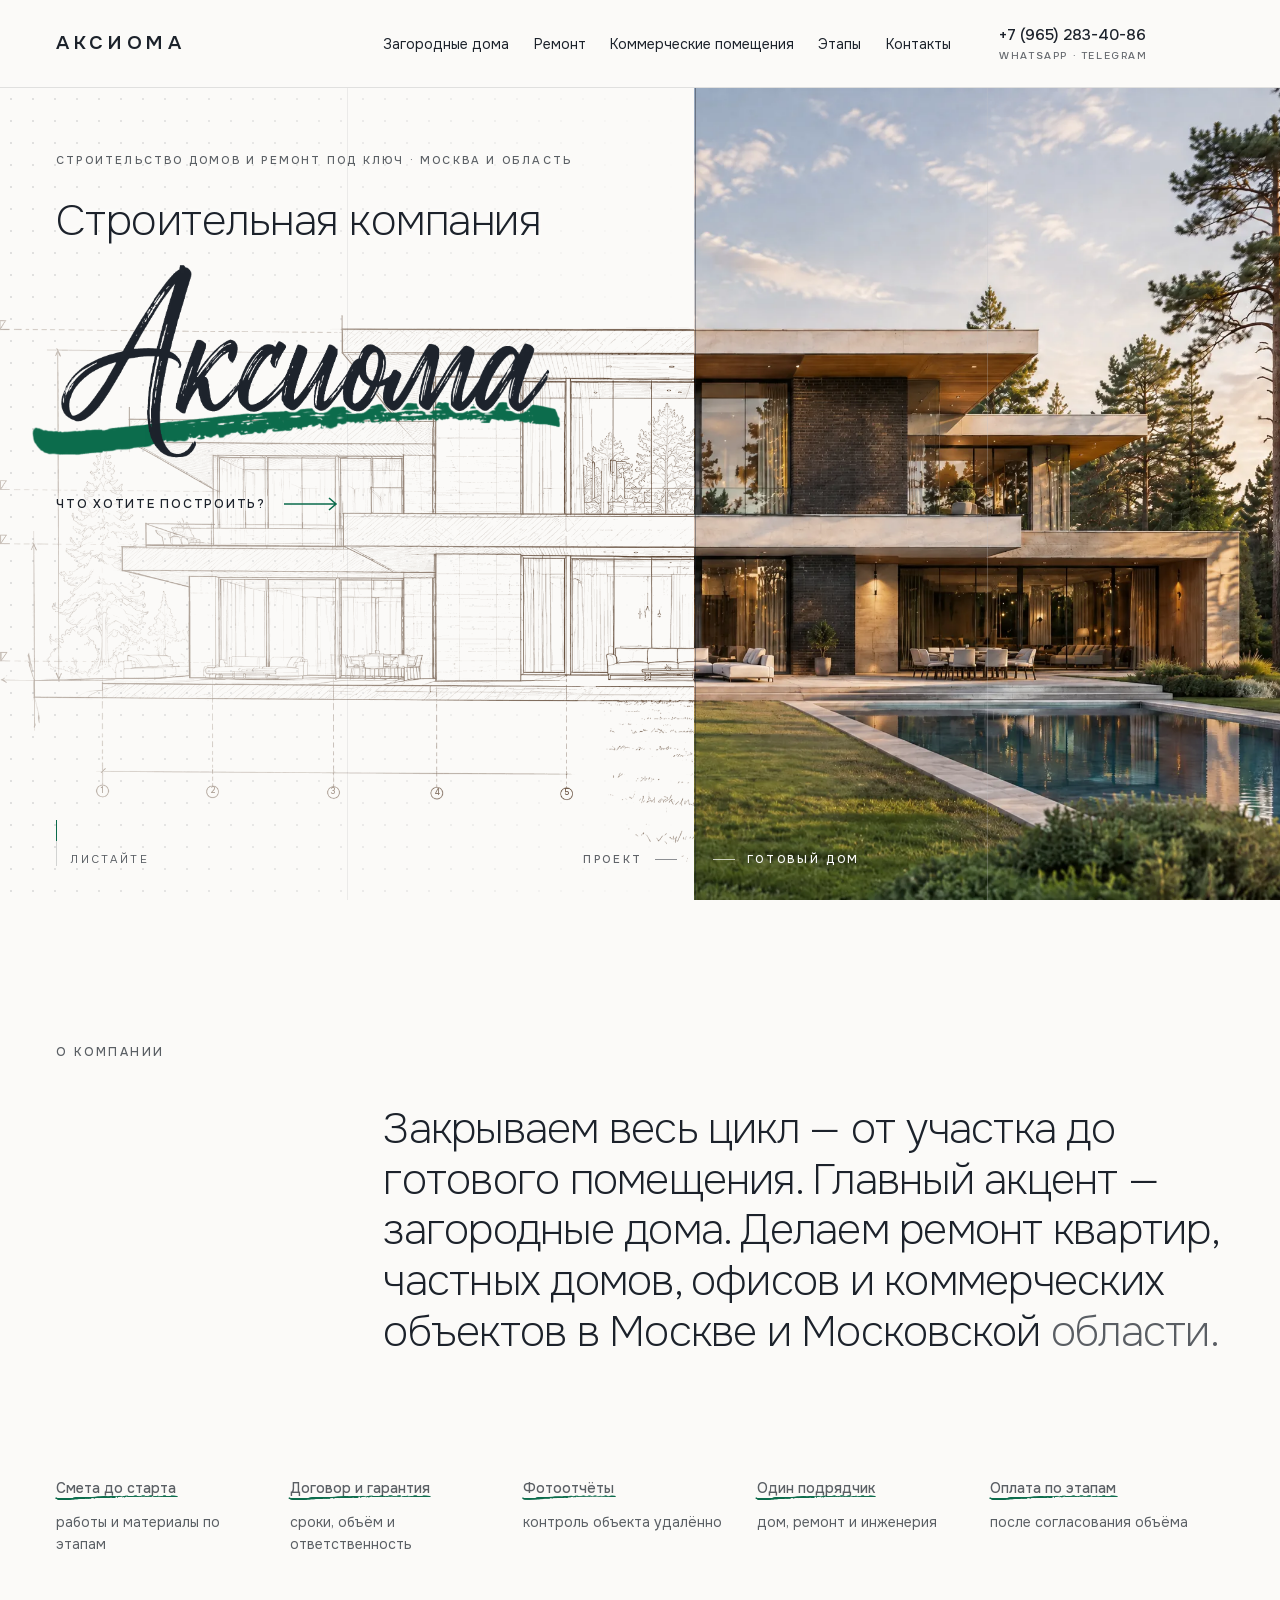
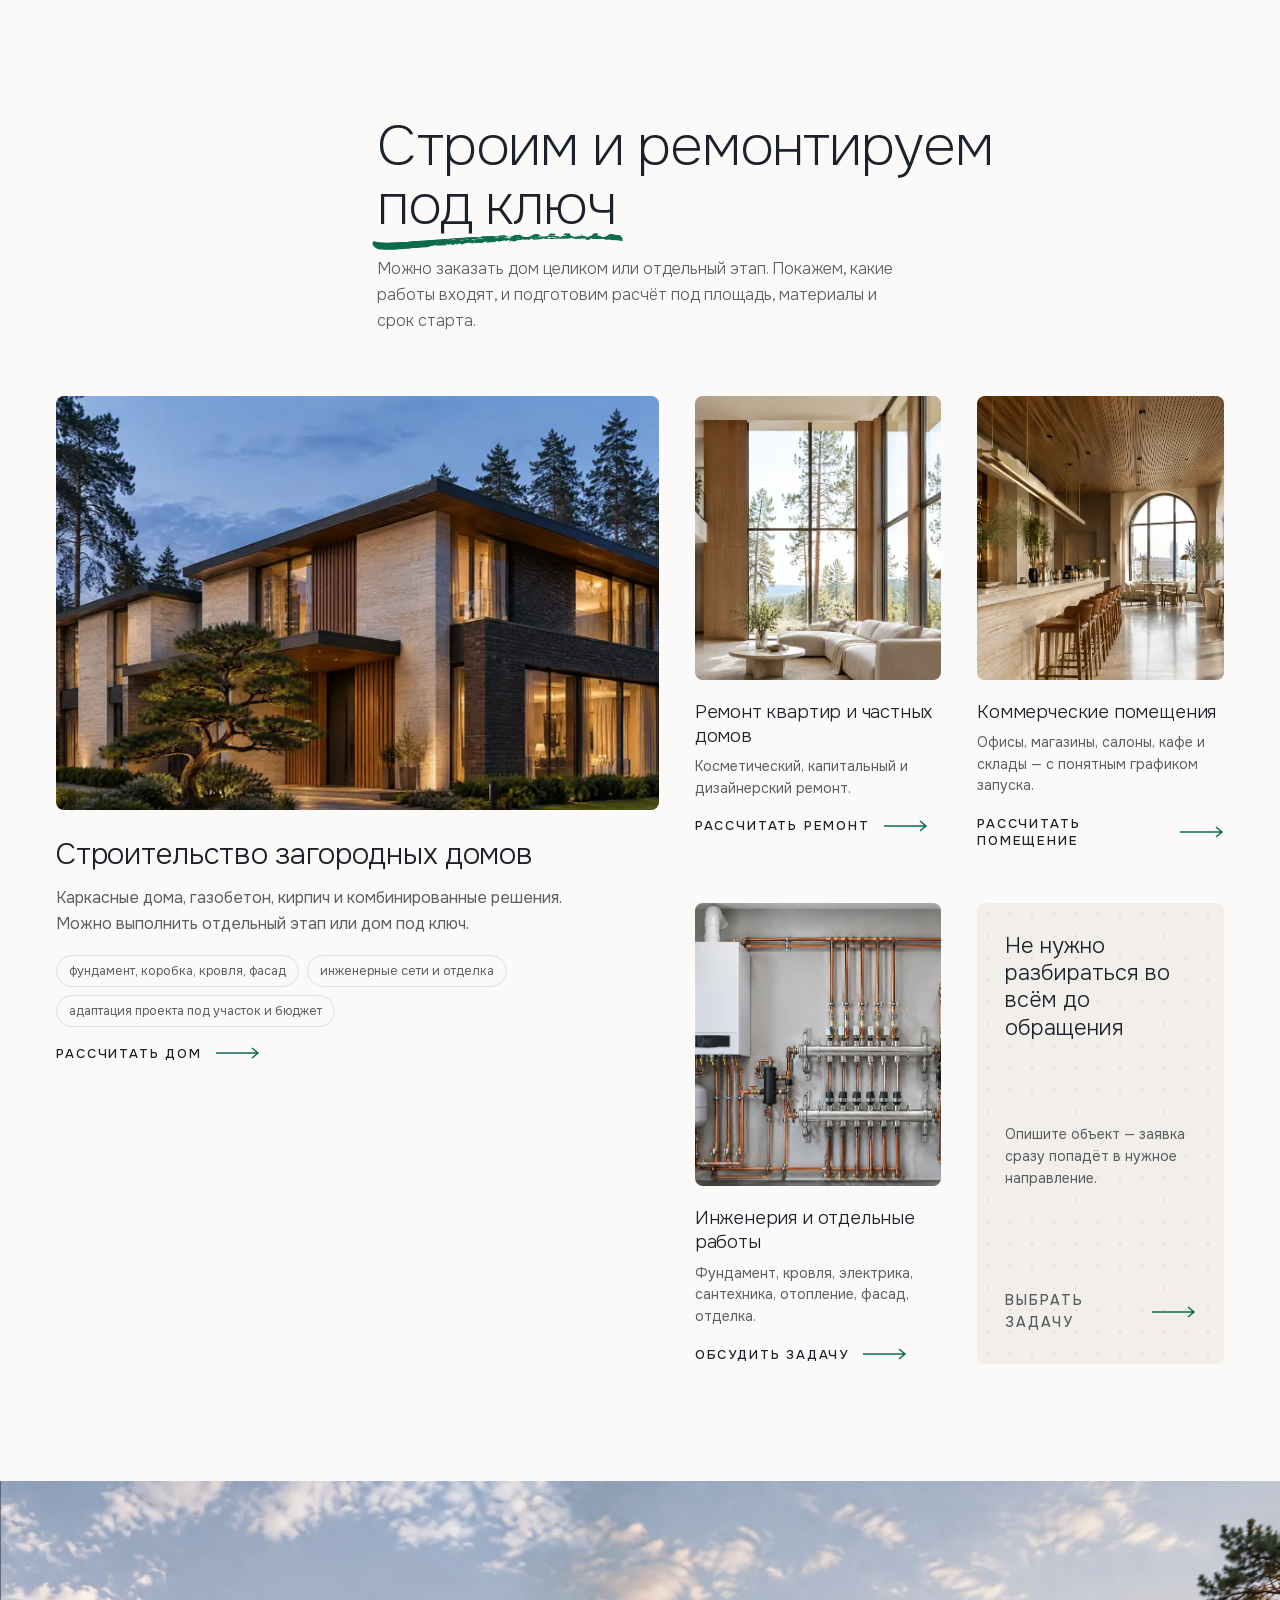
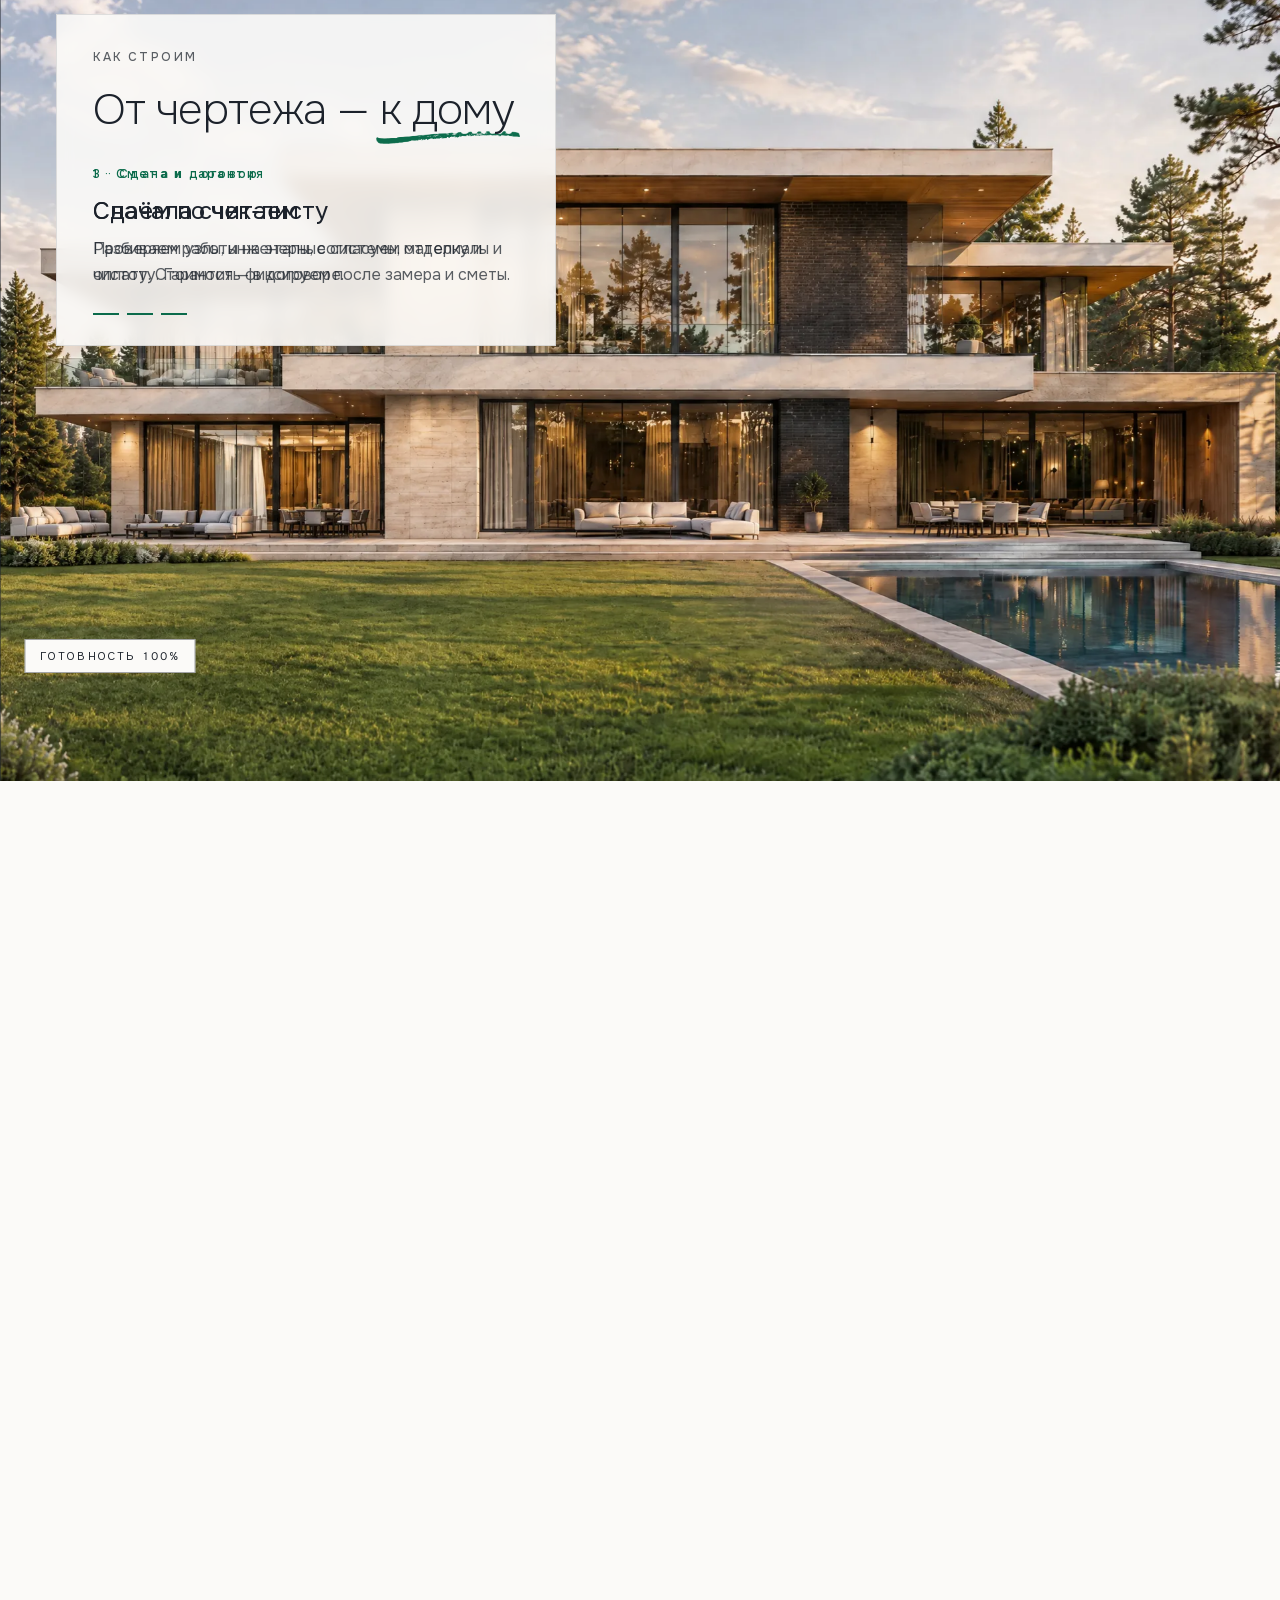
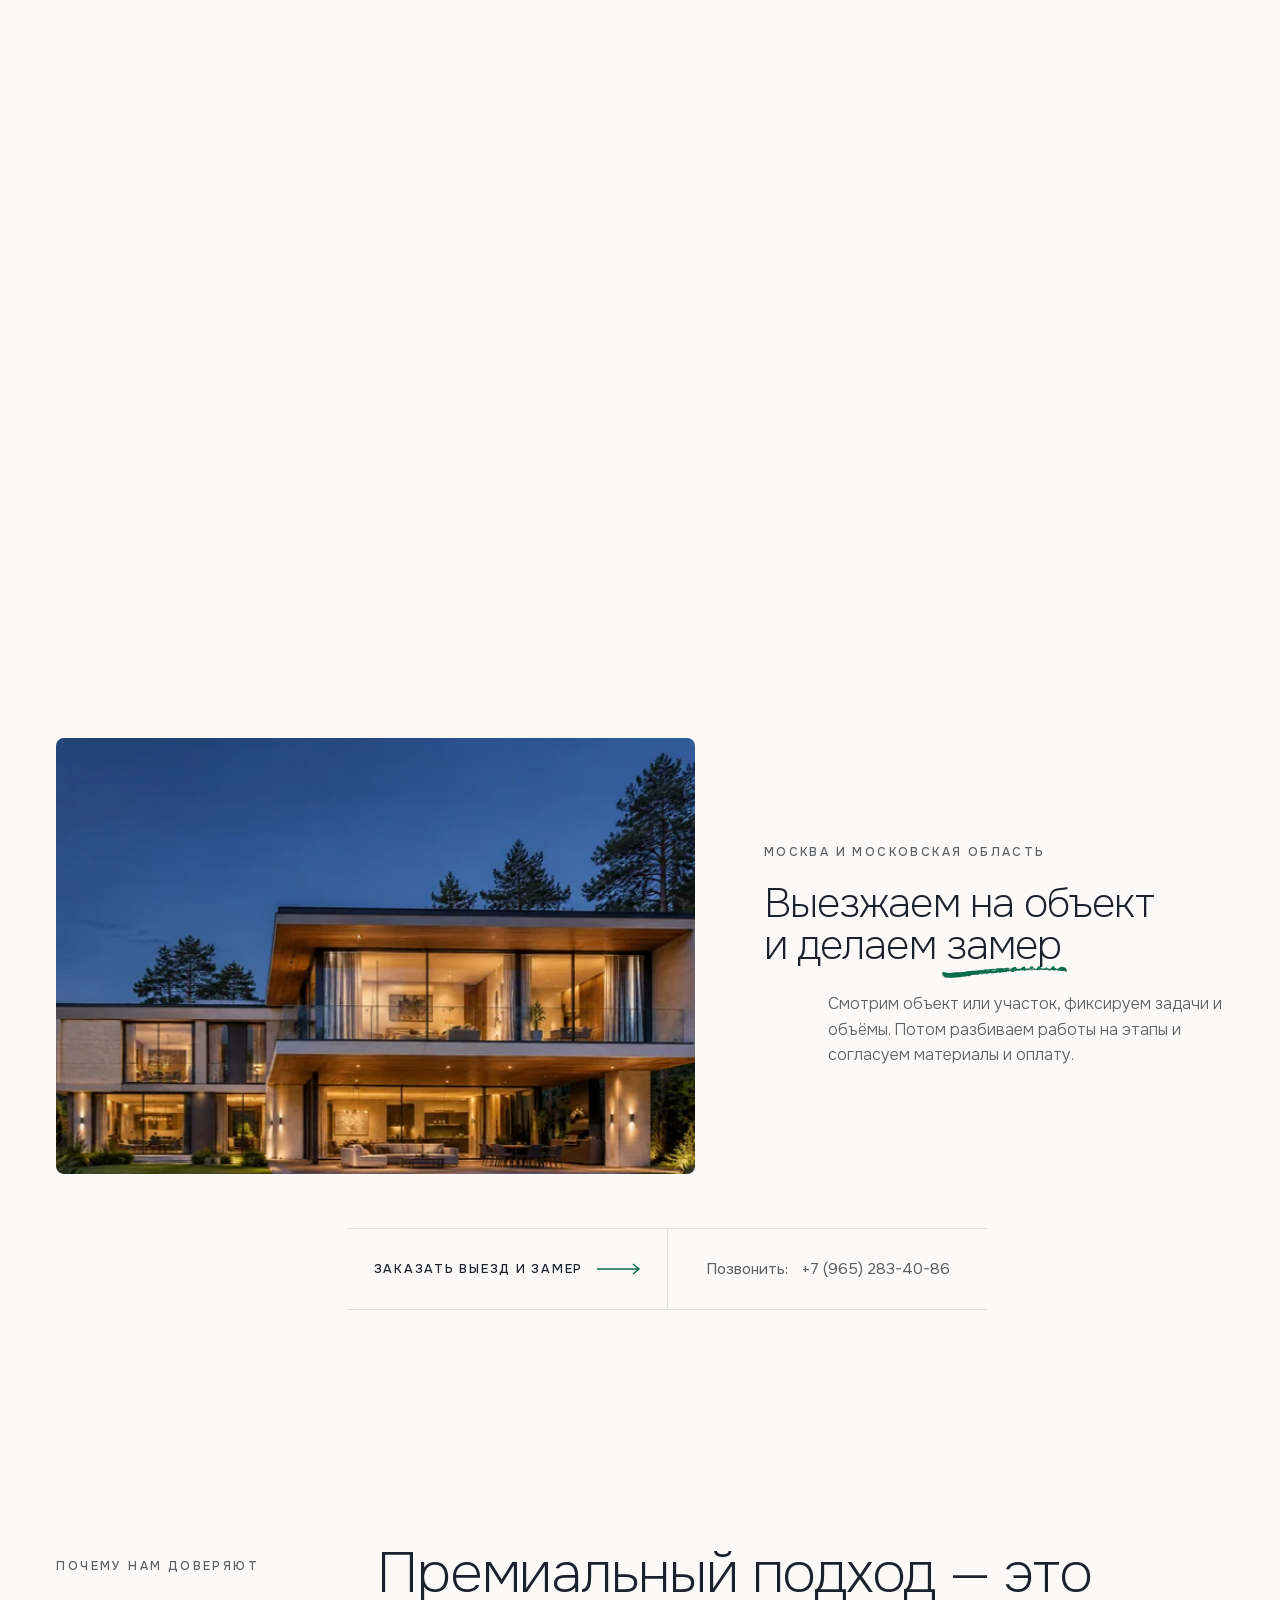
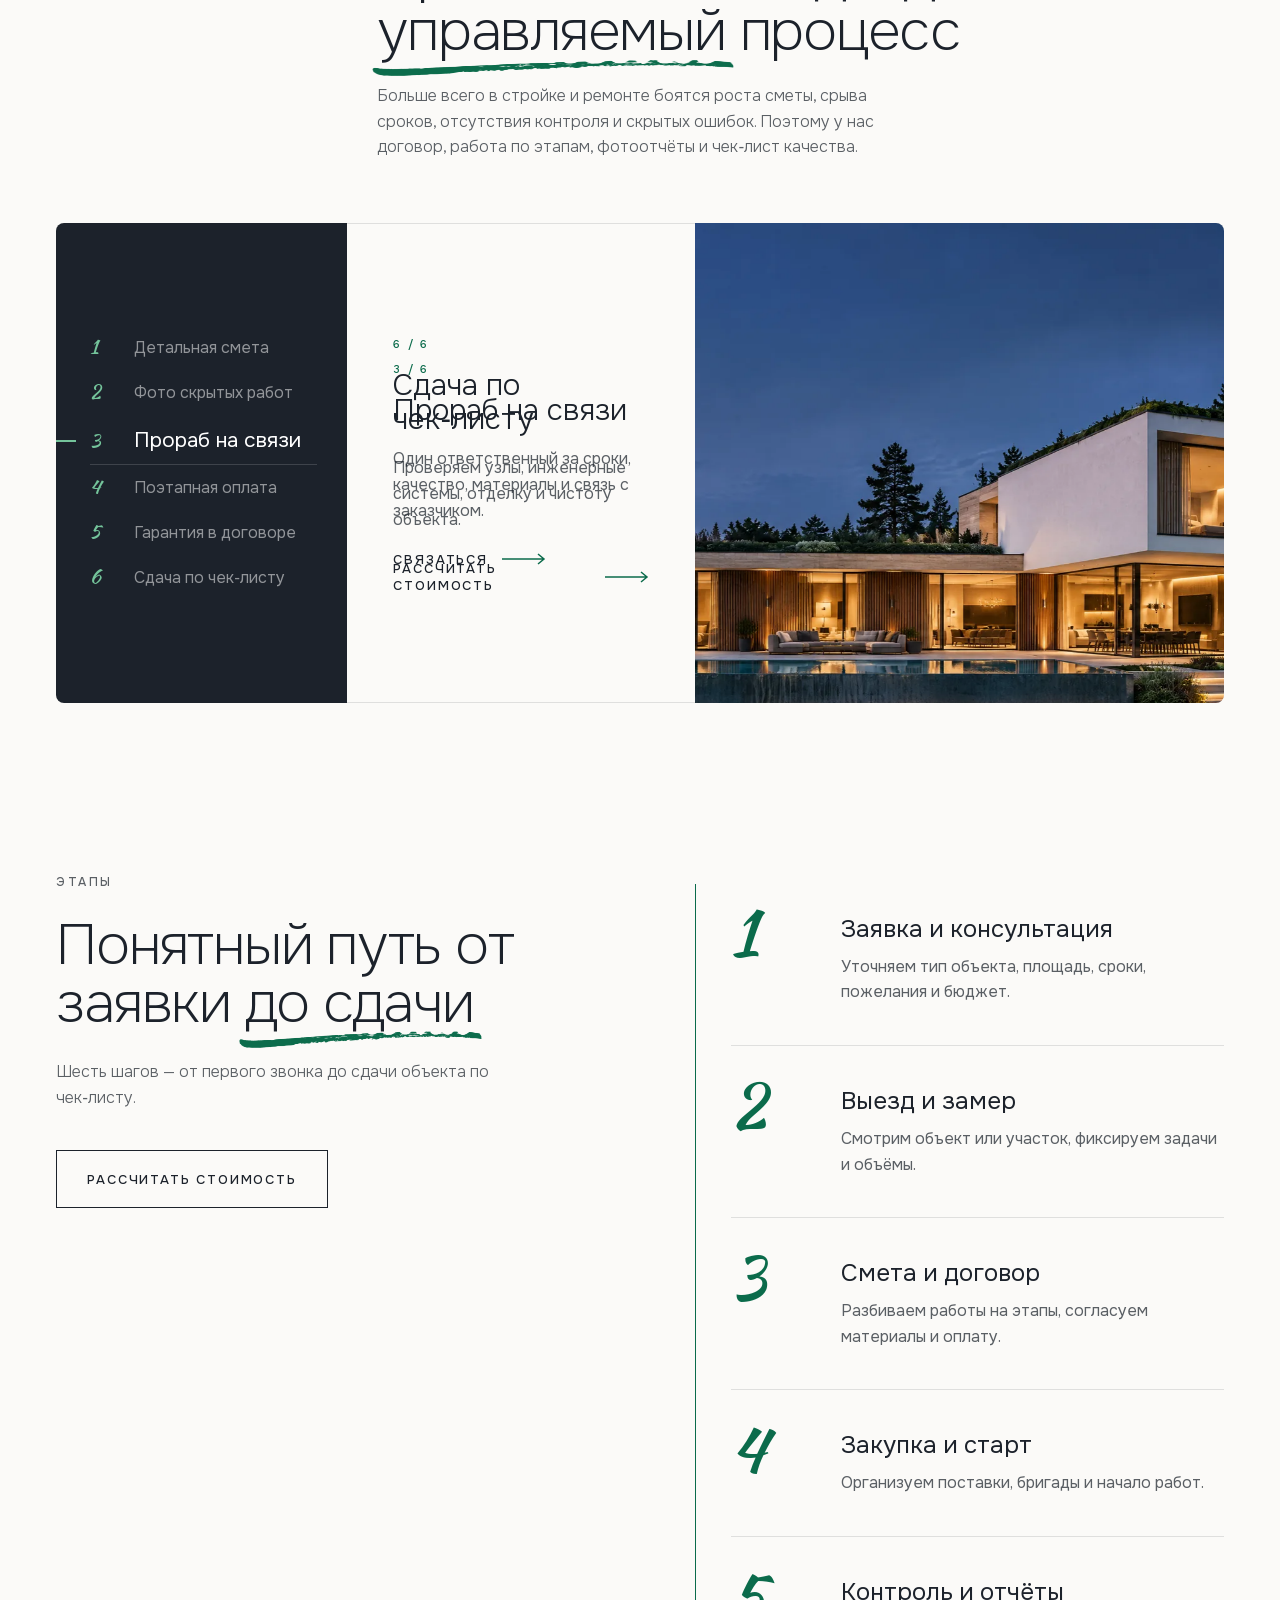
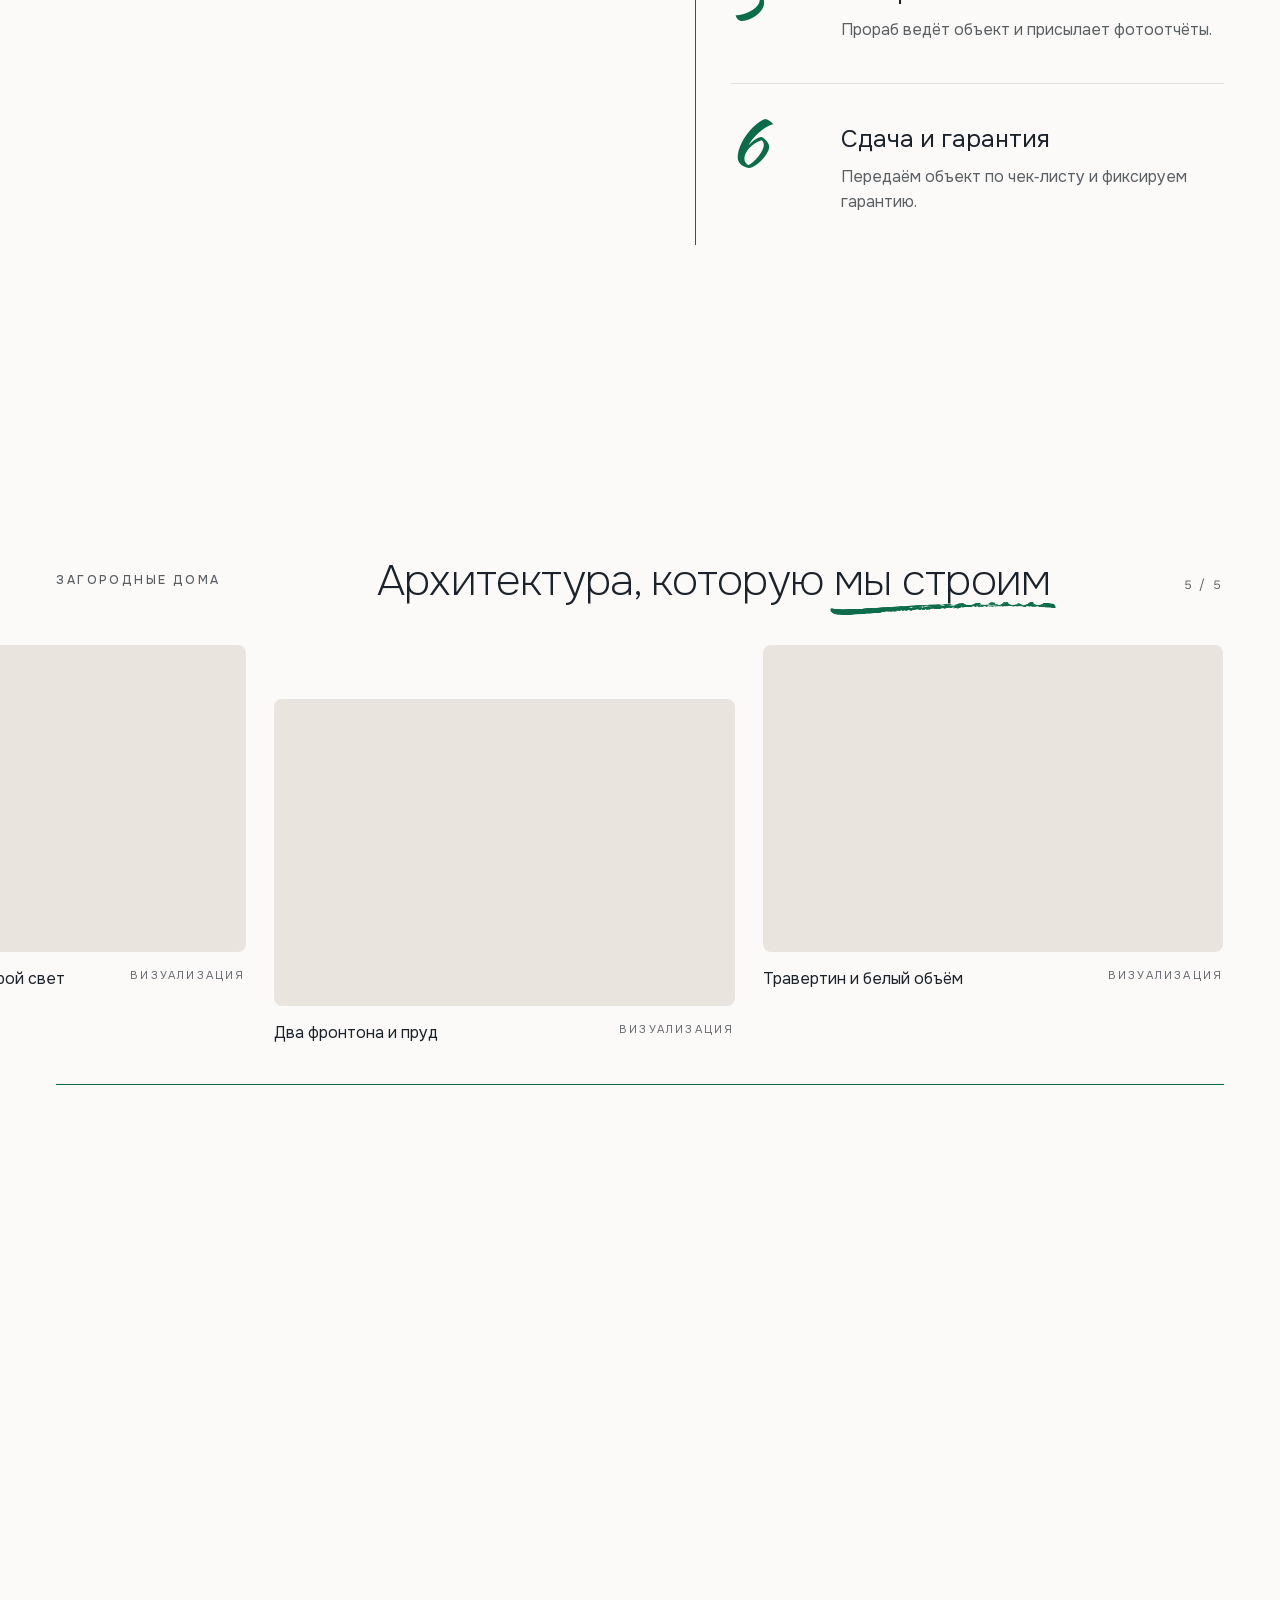
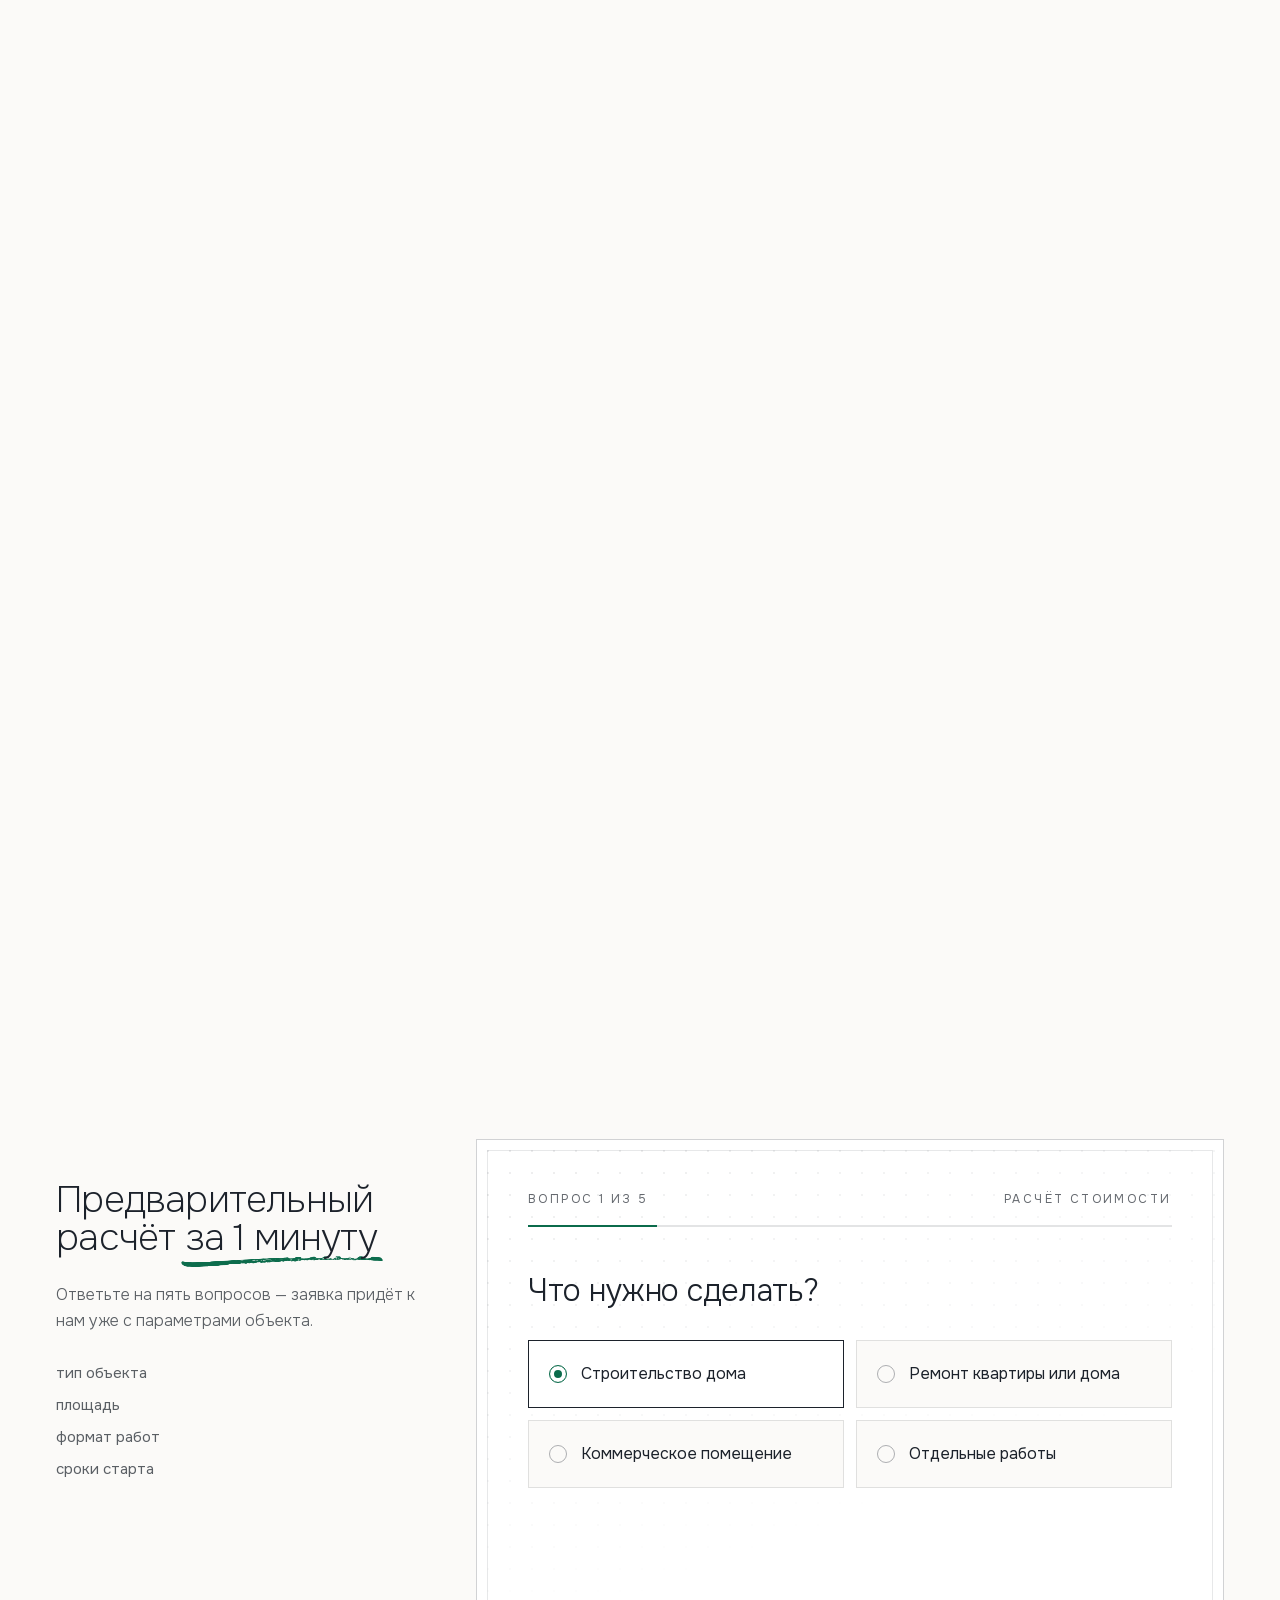
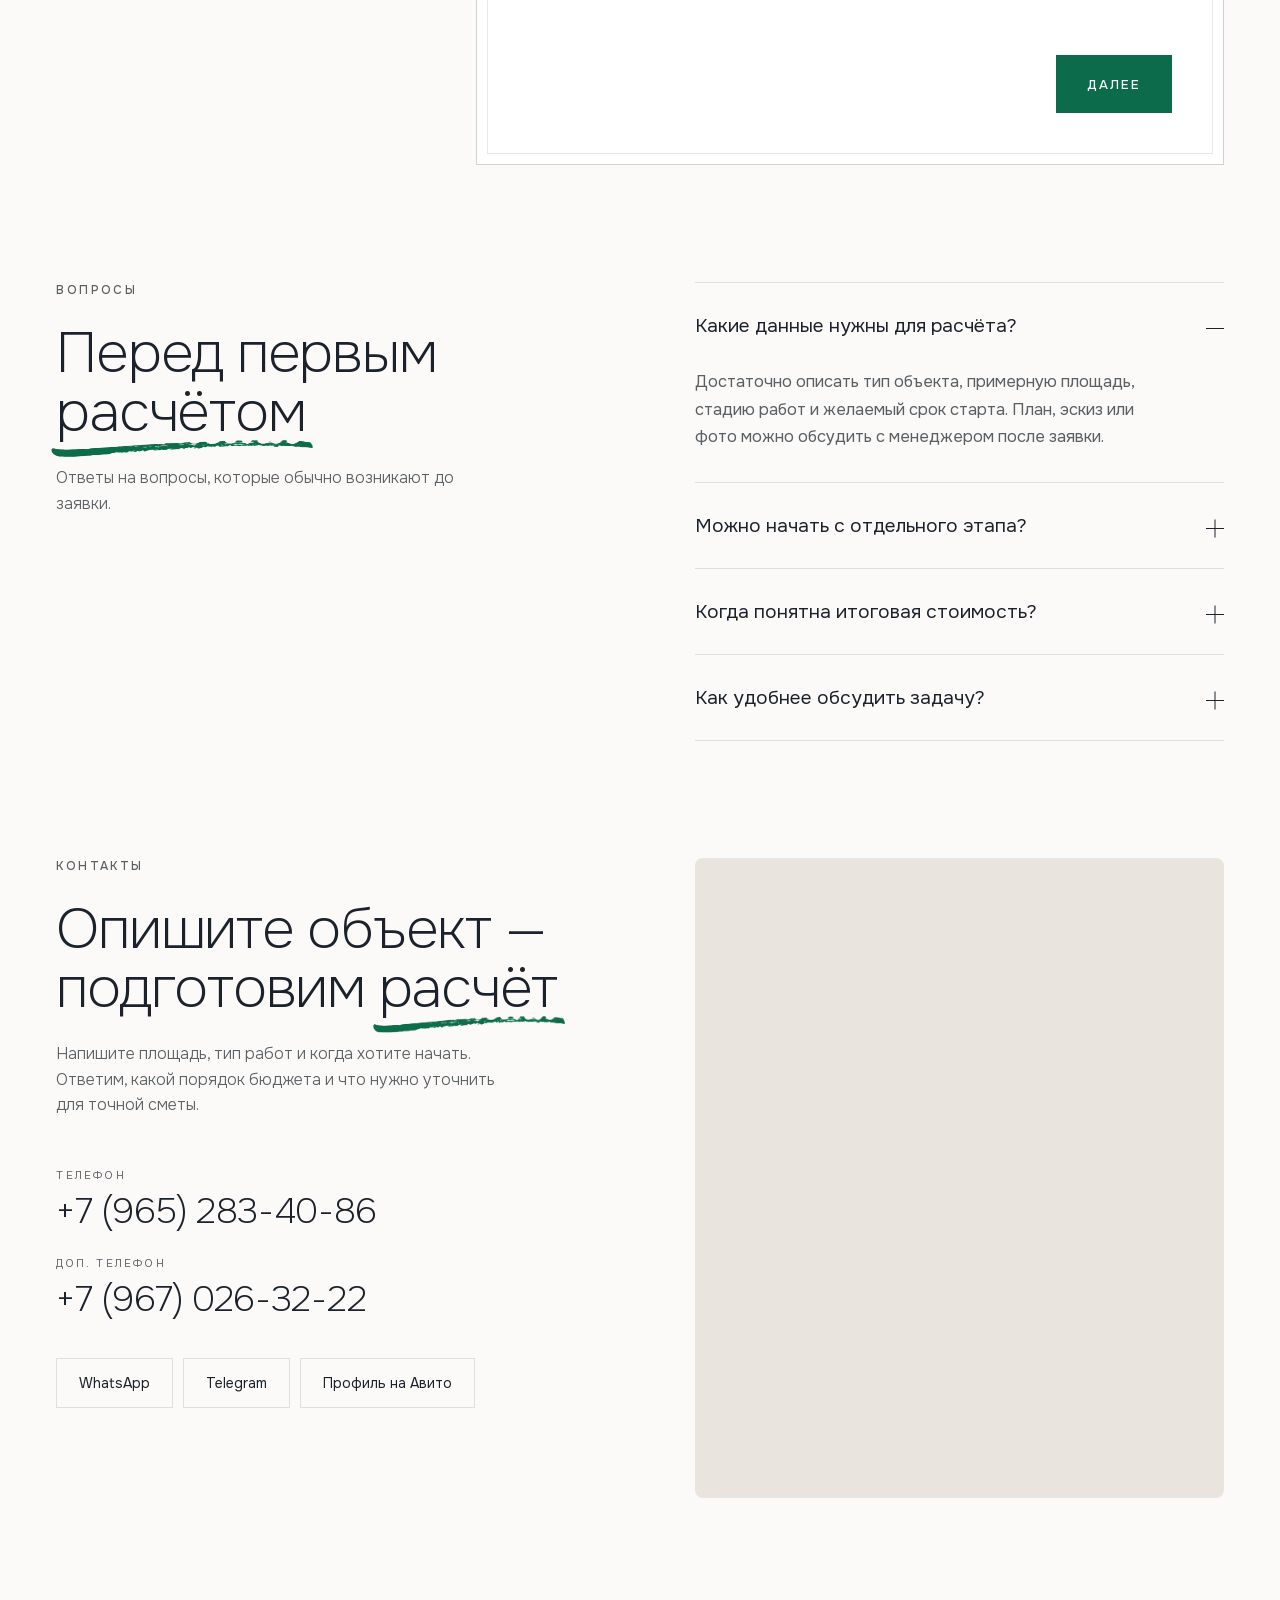
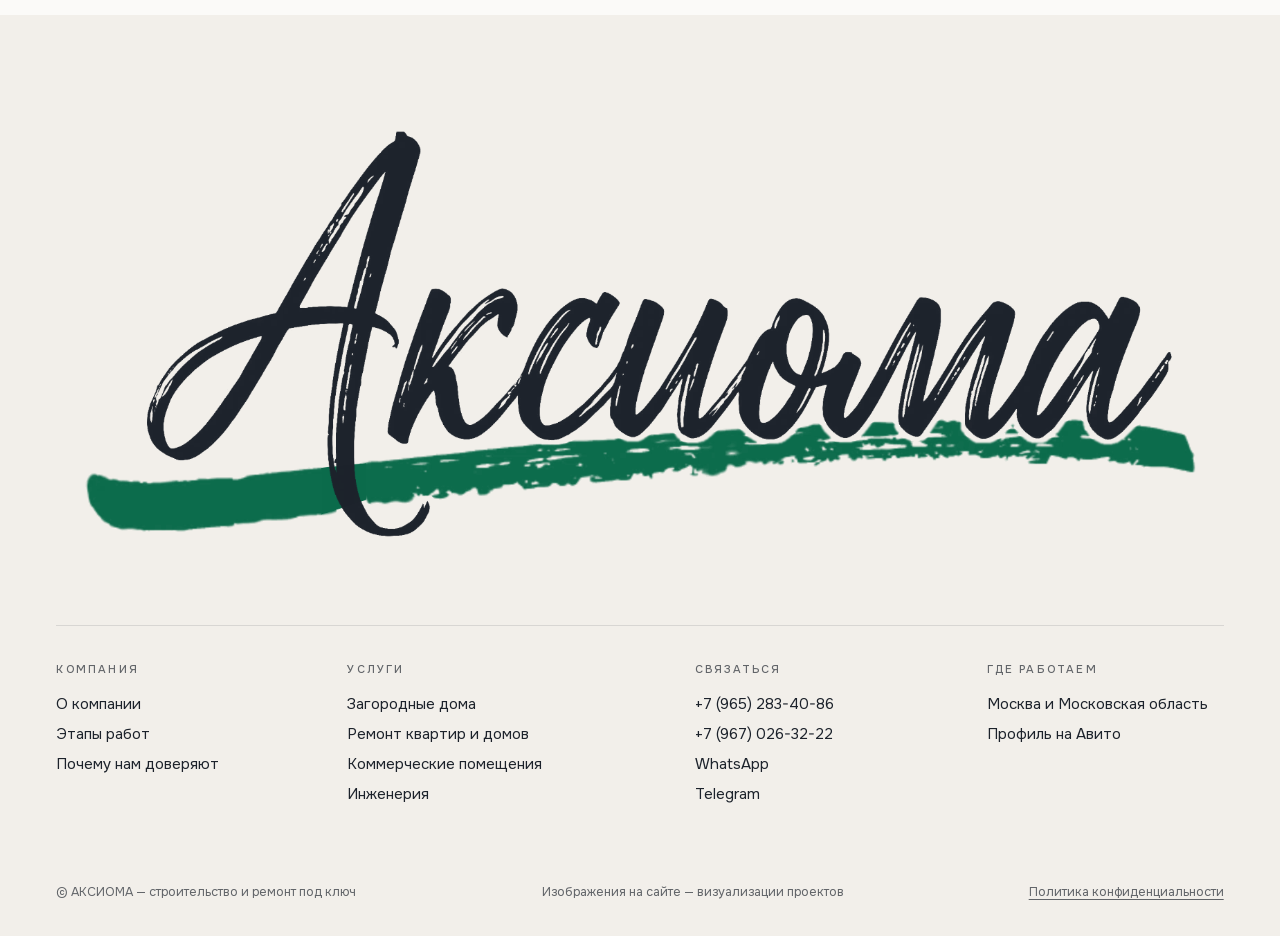
==== commit 0e328eab: "novaya: тёмная тема Android, выбор услуги в расчёте, поворот телефона, сетка на Windows Co-Authored-" ====
--- a/novaya/index.html
+++ b/novaya/index.html
@@ -6,6 +6,7 @@
 <meta name="robots" content="noindex, nofollow">
 <meta http-equiv="Content-Security-Policy" content="default-src 'none'; script-src 'self' 'sha256-RW7K+xqyxdh026Ag/aU0Ol1ZvCbk3kY/qt/efb5cV8k='; style-src 'self' 'unsafe-inline'; img-src 'self' data:; font-src 'self' data:; connect-src 'self'; base-uri 'none'; form-action 'none'; object-src 'none'">
 <meta name="referrer" content="strict-origin-when-cross-origin">
+<meta name="color-scheme" content="only light">
 <script>document.documentElement.classList.add('js','is-loading','draw-wait','photo-wait');document.addEventListener('DOMContentLoaded',function(){if(!window.AX_OK)document.documentElement.classList.remove('js','is-loading','draw-wait','photo-wait')});</script>
 <title>Строительство домов и ремонт под ключ в Москве и МО — АКСИОМА</title>
 <meta name="description" content="Строительная компания АКСИОМА: загородные дома, ремонт квартир и домов, коммерческие помещения и инженерия в Москве и Московской области. Смета по этапам до старта работ.">
@@ -46,12 +47,13 @@
   --rule:rgba(28,34,43,.12);
   --pad:clamp(20px, 4.4vw, 64px);
   --nav:88px;
-  --c1:27.14vw;  /* линии сетки = оси дома в шапке */
-  --c2:54.28vw;
-  --c3:77.14vw;
+  --c1:calc(var(--vw, 1vw) * 27.14);  /* линии сетки = оси дома в шапке; --vw — сотая ширины без полосы прокрутки (ставит скрипт) */
+  --c2:calc(var(--vw, 1vw) * 54.28);
+  --c3:calc(var(--vw, 1vw) * 77.14);
   --ease:cubic-bezier(.16,1,.3,1);
   --ar:1.76842;
   --sx:.5428;
+  color-scheme:only light;
 }
 *{box-sizing:border-box;margin:0;padding:0}
 html{background:var(--paper);-webkit-text-size-adjust:100%;text-size-adjust:100%;scroll-padding-top:calc(var(--nav) + 16px)}
@@ -211,7 +213,7 @@
 /* ───── 2. О КОМПАНИИ ───── */
 .intro{padding-top:clamp(110px, 16vh, 190px)}
 .intro .eyebrow{margin-bottom:44px}
-.manifest{font-weight:200;font-size:clamp(30px, 3.3vw, 54px);line-height:1.2;letter-spacing:-.018em;max-width:calc(100vw - var(--c1) - var(--pad));margin-left:calc(var(--c1) - var(--pad) + 36px)}
+.manifest{font-weight:200;font-size:clamp(30px, 3.3vw, 54px);line-height:1.2;letter-spacing:-.018em;max-width:calc(var(--vw, 1vw) * 100 - var(--c1) - var(--pad));margin-left:calc(var(--c1) - var(--pad) + 36px)}
 .manifest .w{transition:opacity .25s linear;opacity:var(--o,.16)}
 .standards{margin-top:clamp(70px, 10vh, 120px);display:grid;grid-template-columns:repeat(5,1fr)}
 .standards div{padding:30px 24px 0 0}
@@ -358,6 +360,7 @@
 .q-done{position:relative;margin-top:18px;font-size:14.5px;color:var(--ink);display:none}
 .q-done.on{display:block}
 @keyframes qin{from{opacity:0;transform:translateX(30px)}to{opacity:1;transform:none}}
+.q-step h3:focus{outline:none}
 .q-step h3{font-weight:300;font-size:clamp(26px, 2.4vw, 38px);letter-spacing:-.01em;margin-bottom:30px}
 .opts{display:grid;grid-template-columns:repeat(2, minmax(0, 1fr));gap:12px}
 .opt{display:flex;align-items:center;gap:14px;min-height:68px;padding:14px 20px;border:1px solid var(--rule);background:var(--paper);text-align:left;font-size:16px;line-height:1.3;transition:border-color .3s, background .3s}
@@ -463,7 +466,7 @@
   .sheet{margin:40px 0 0}
 }
 @media (max-width: 1180px) and (max-aspect-ratio: 1/1), (max-width: 760px){
-  :root{--c1:25vw;--c2:50vw;--c3:75vw}
+  :root{--c1:calc(var(--vw, 1vw) * 25);--c2:calc(var(--vw, 1vw) * 50);--c3:calc(var(--vw, 1vw) * 75)}
   .glines{display:none}
   .hero-pin{height:230svh}
   .hero{position:sticky;top:0;height:100svh;min-height:0;--seam:50cqw}
@@ -675,6 +678,11 @@
   .build .stage{position:relative;height:auto;padding:calc(var(--nav) + 20px) 0 60px}
   .build .copy{position:relative;left:auto;right:auto;top:auto;width:auto;margin:0 var(--pad)}
 }
+@media (forced-colors: active){
+  .script .word,.foot .big .word,.frame--draw,.burger span{forced-color-adjust:none;background:CanvasText}
+  .script .halo{display:none}
+  .script .stroke,.foot .big .stroke,.brush::after{forced-color-adjust:none;background:Highlight}
+}
 @media (prefers-reduced-motion: reduce){
   *,*::before,*::after{transition:none!important;animation:none!important}
   .js [data-reveal]{opacity:1;transform:none}
@@ -764,7 +772,7 @@
     </div>
   </div>
   <div class="dir">
-    <a class="card card--big" href="#raschet" data-reveal>
+    <a class="card card--big" href="#raschet" data-q="dom" data-reveal>
       <div class="pimg"><img src="assets/shared/img/svc-house-1600.webp" srcset="assets/shared/img/svc-house-800.webp 800w, assets/shared/img/svc-house-1600.webp 1600w" sizes="(max-width:760px) 100vw, 50vw" loading="lazy" decoding="async" alt="Загородный дом из камня, дерева и стекла с подсветкой вечером"></div>
       <div class="meta"><div>
         <h3>Строительство загородных домов</h3>
@@ -774,7 +782,7 @@
       </div></div>
     </a>
     <div class="dir-small">
-      <a class="card card--sm" href="#raschet" data-reveal style="--i:1">
+      <a class="card card--sm" href="#raschet" data-q="remont" data-reveal style="--i:1">
         <div class="pimg"><img src="assets/img/sec-dir-remont-800.webp" srcset="assets/img/sec-dir-remont-800.webp 640w, assets/img/sec-dir-remont-1600.webp 1280w" sizes="(max-width:760px) 42vw, 22vw" loading="lazy" decoding="async" alt="Гостиная со вторым светом и панорамными окнами после ремонта"></div>
         <div class="card-txt">
           <h3>Ремонт квартир и частных домов</h3>
@@ -782,7 +790,7 @@
           <span class="more">Рассчитать ремонт <svg viewBox="0 0 44 12" aria-hidden="true"><path d="M0 6H42M36 1l6 5-6 5" fill="none" stroke="currentColor" stroke-width="1.5"/></svg></span>
         </div>
       </a>
-      <a class="card card--sm" href="#raschet" data-reveal style="--i:2">
+      <a class="card card--sm" href="#raschet" data-q="kom" data-reveal style="--i:2">
         <div class="pimg"><img src="assets/img/sec-dir-kommerciya-800.webp" srcset="assets/img/sec-dir-kommerciya-800.webp 640w, assets/img/sec-dir-kommerciya-1600.webp 1280w" sizes="(max-width:760px) 42vw, 22vw" loading="lazy" decoding="async" alt="Ресторан после ремонта: барная стойка из камня и арочные окна"></div>
         <div class="card-txt">
           <h3>Коммерческие помещения</h3>
@@ -790,7 +798,7 @@
           <span class="more">Рассчитать помещение <svg viewBox="0 0 44 12" aria-hidden="true"><path d="M0 6H42M36 1l6 5-6 5" fill="none" stroke="currentColor" stroke-width="1.5"/></svg></span>
         </div>
       </a>
-      <a class="card card--sm" href="#raschet" data-reveal style="--i:3">
+      <a class="card card--sm" href="#raschet" data-q="parts" data-reveal style="--i:3">
         <div class="pimg"><img src="assets/img/sec-dir-inzheneriya-800.webp" srcset="assets/img/sec-dir-inzheneriya-800.webp 640w, assets/img/sec-dir-inzheneriya-1600.webp 1280w" sizes="(max-width:760px) 42vw, 22vw" loading="lazy" decoding="async" alt="Котельная частного дома: котёл, коллекторы и медные трубы отопления"></div>
         <div class="card-txt">
           <h3>Инженерия и отдельные работы</h3>
@@ -798,7 +806,7 @@
           <span class="more">Обсудить задачу <svg viewBox="0 0 44 12" aria-hidden="true"><path d="M0 6H42M36 1l6 5-6 5" fill="none" stroke="currentColor" stroke-width="1.5"/></svg></span>
         </div>
       </a>
-      <a class="card card--cta" href="#kontakty" data-reveal style="--i:4">
+      <a class="card card--cta" href="#raschet" data-reveal style="--i:4">
         <div class="dots"></div>
         <b>Не нужно разбираться во всём до обращения</b>
         <span>Опишите объект — заявка сразу попадёт в нужное направление.</span>
@@ -930,15 +938,15 @@
       <div class="q-top"><span id="qLabel" aria-live="polite">Вопрос 1 из 5</span><span>Расчёт стоимости</span></div>
       <div class="q-bar"><b id="qBar" style="width:20%"></b></div>
       <div class="q-stack">
-      <div class="q-step on"><h3>Что нужно сделать?</h3><div class="opts" id="qType">
-        <button class="opt sel" type="button" data-k="dom">Строительство дома</button><button class="opt" type="button" data-k="remont">Ремонт квартиры или дома</button><button class="opt" type="button" data-k="kom">Коммерческое помещение</button><button class="opt" type="button" data-k="remont">Отдельные работы</button></div></div>
-      <div class="q-step"><h3>Какая площадь объекта?</h3>
+      <div class="q-step on"><h3 tabindex="-1">Что нужно сделать?</h3><div class="opts" id="qType">
+        <button class="opt sel" type="button" data-k="dom" data-id="dom">Строительство дома</button><button class="opt" type="button" data-k="remont" data-id="remont">Ремонт квартиры или дома</button><button class="opt" type="button" data-k="kom" data-id="kom">Коммерческое помещение</button><button class="opt" type="button" data-k="remont" data-id="parts">Отдельные работы</button></div></div>
+      <div class="q-step"><h3 tabindex="-1">Какая площадь объекта?</h3>
         <div class="area"><output id="qAreaOut">120 м²</output><input type="range" id="qArea" min="20" max="600" step="5" value="120" aria-label="Площадь, м²"></div>
         <div class="opts" id="qAreaBtns"><button class="opt" type="button" data-a="60">60 м²</button><button class="opt" type="button" data-a="100">100 м²</button><button class="opt" type="button" data-a="150">150 м²</button><button class="opt" type="button" data-a="250">250 м²</button></div></div>
-      <div class="q-step"><h3>Какой формат нужен?</h3><div class="opts" id="qPack"></div></div>
-      <div class="q-step"><h3>Когда планируете начать?</h3><div class="opts">
+      <div class="q-step"><h3 tabindex="-1">Какой формат нужен?</h3><div class="opts" id="qPack"></div></div>
+      <div class="q-step"><h3 tabindex="-1">Когда планируете начать?</h3><div class="opts">
         <button class="opt sel" type="button">Как можно быстрее</button><button class="opt" type="button">В течение месяца</button><button class="opt" type="button">Через 1–3 месяца</button><button class="opt" type="button">Пока сравниваю цены</button></div></div>
-      <div class="q-step"><h3>Куда отправить расчёт?</h3>
+      <div class="q-step"><h3 tabindex="-1">Куда отправить расчёт?</h3>
         <form id="qForm" novalidate>
           <div class="fields">
             <label class="field">Ваше имя<input type="text" name="name" autocomplete="name" maxlength="80" required placeholder="Иван"></label>
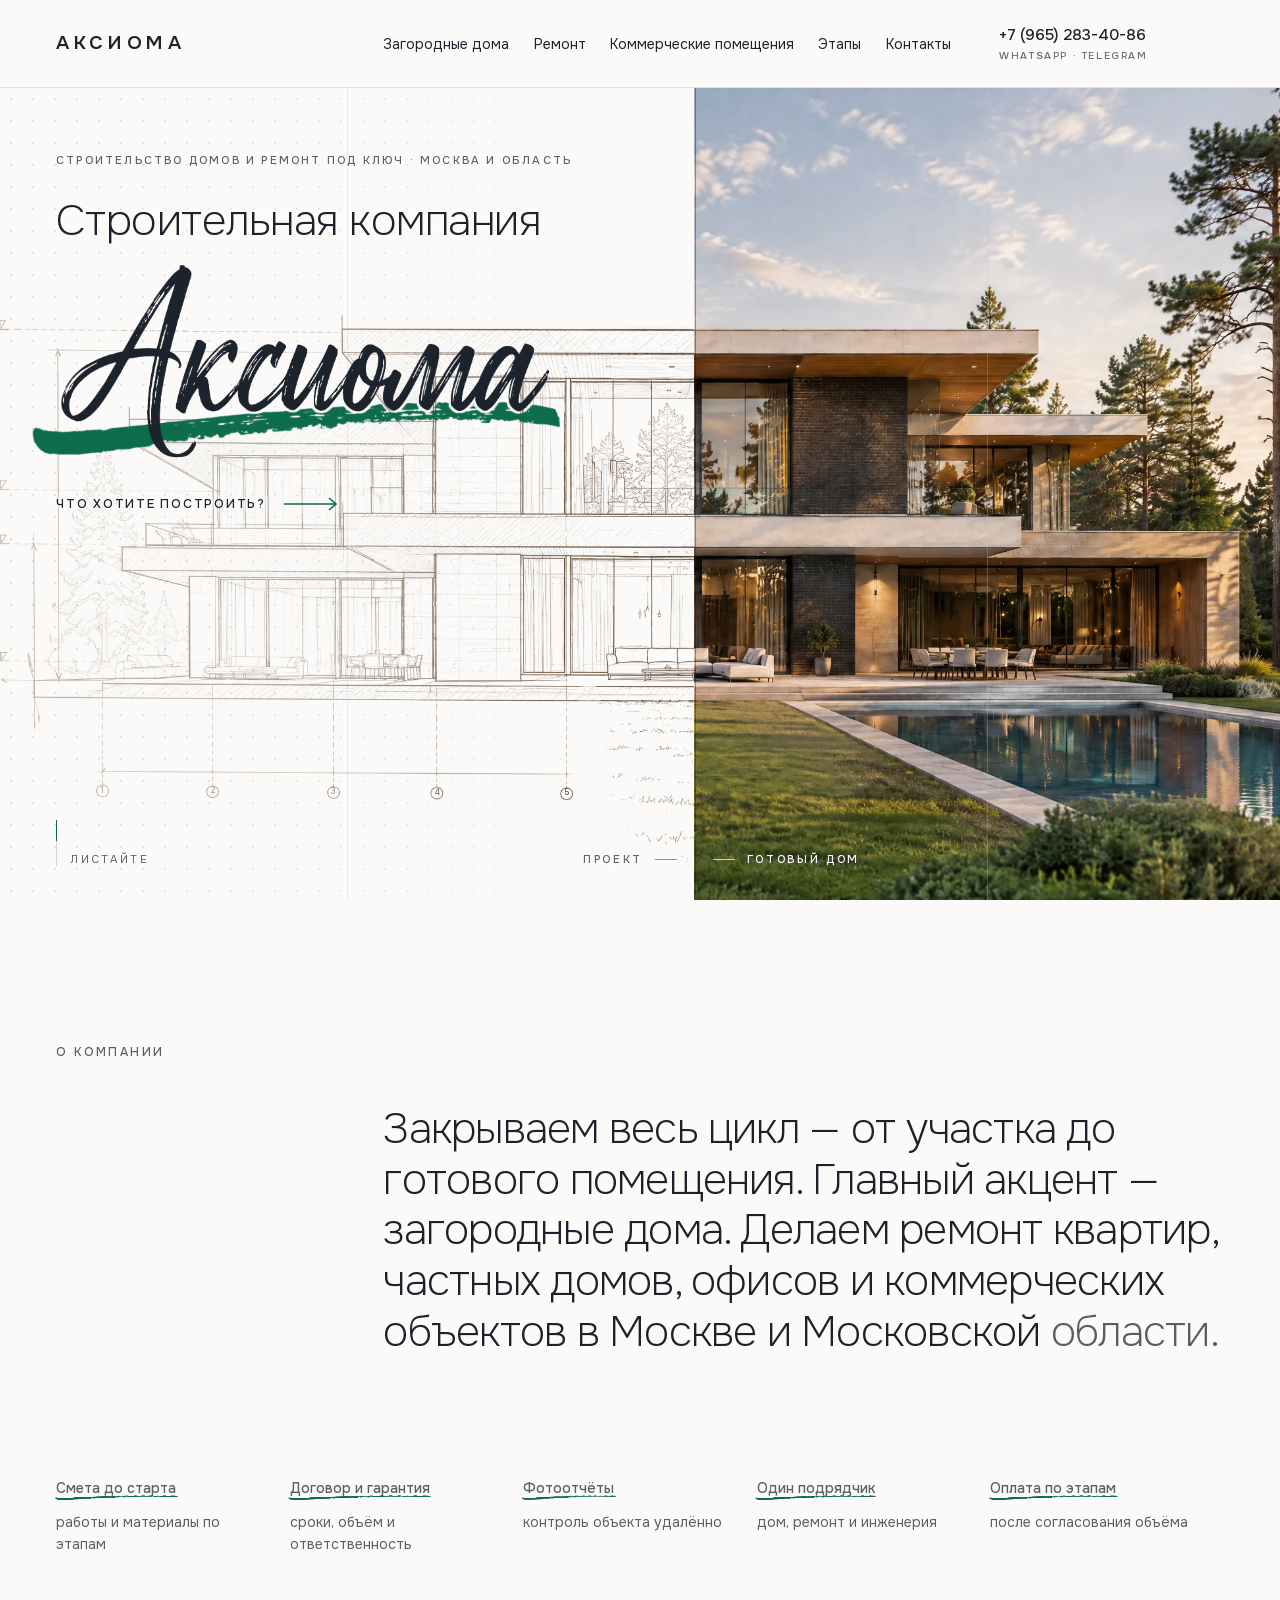
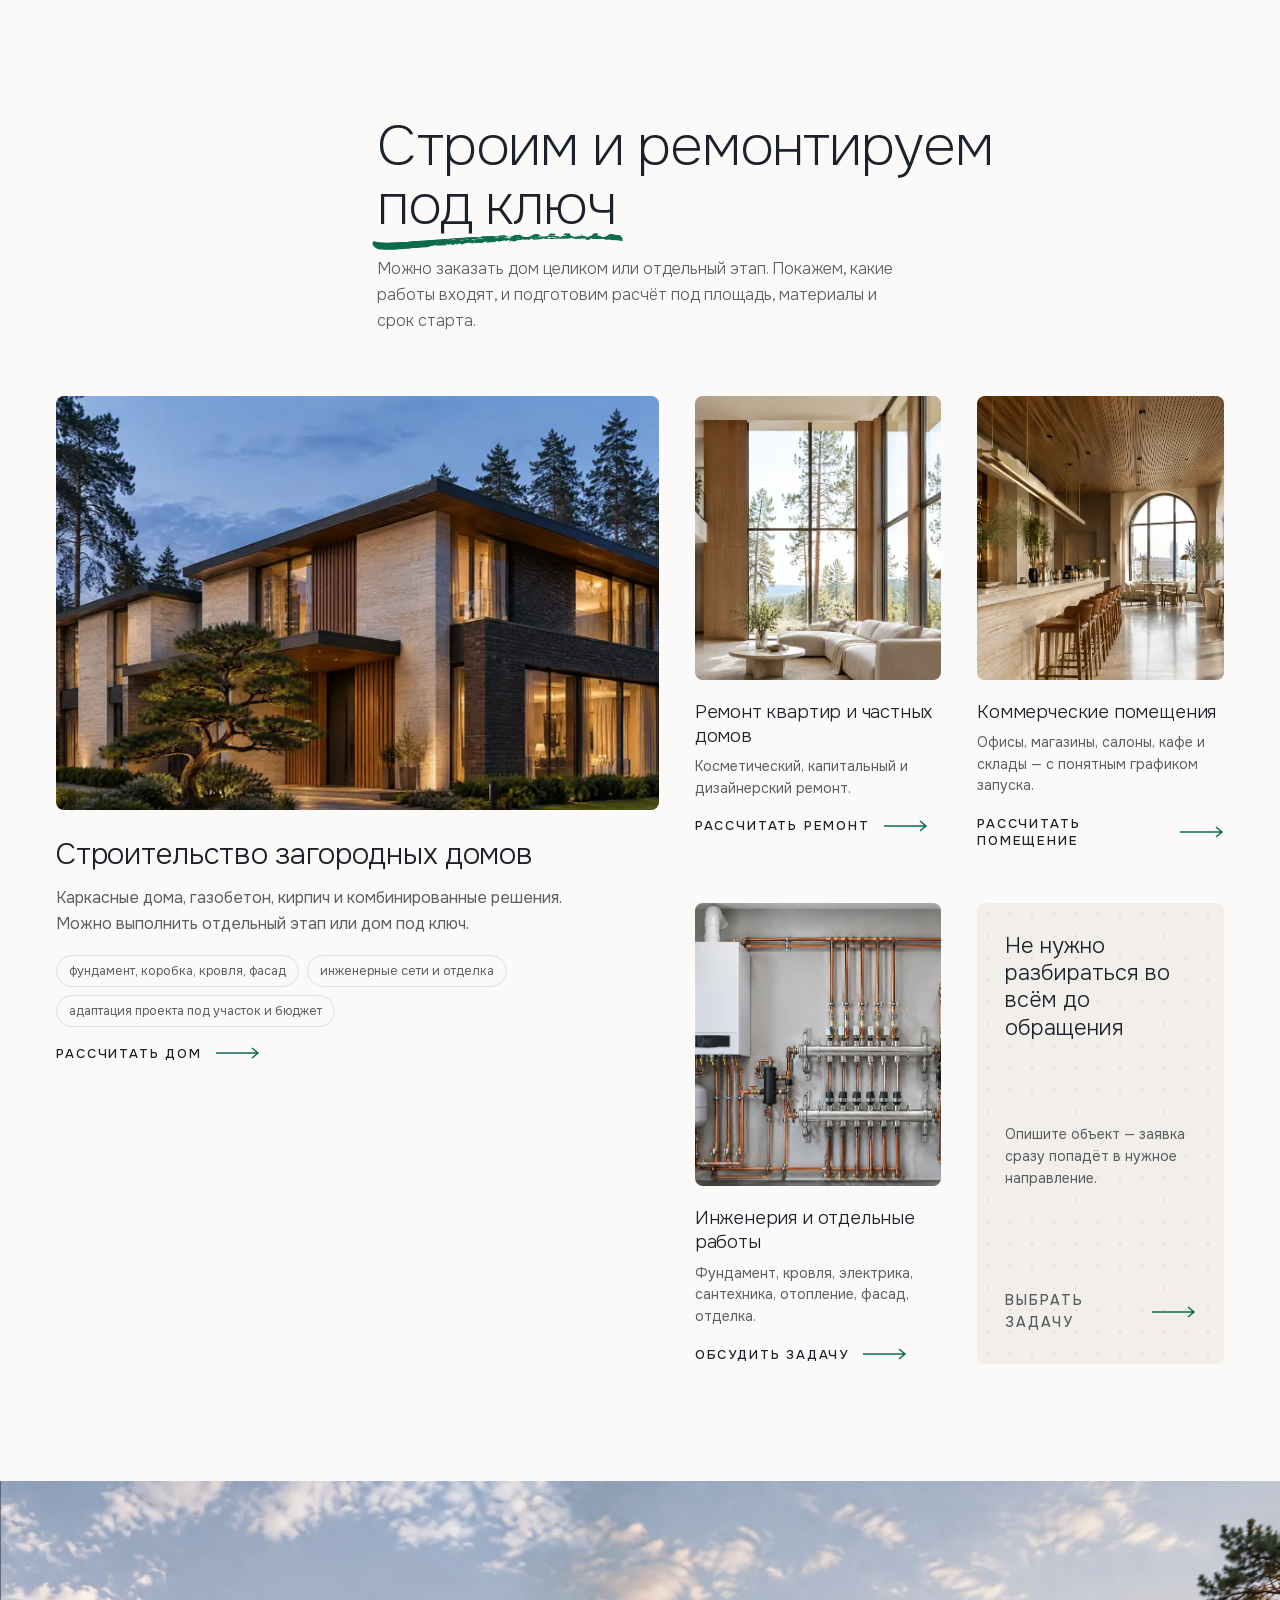
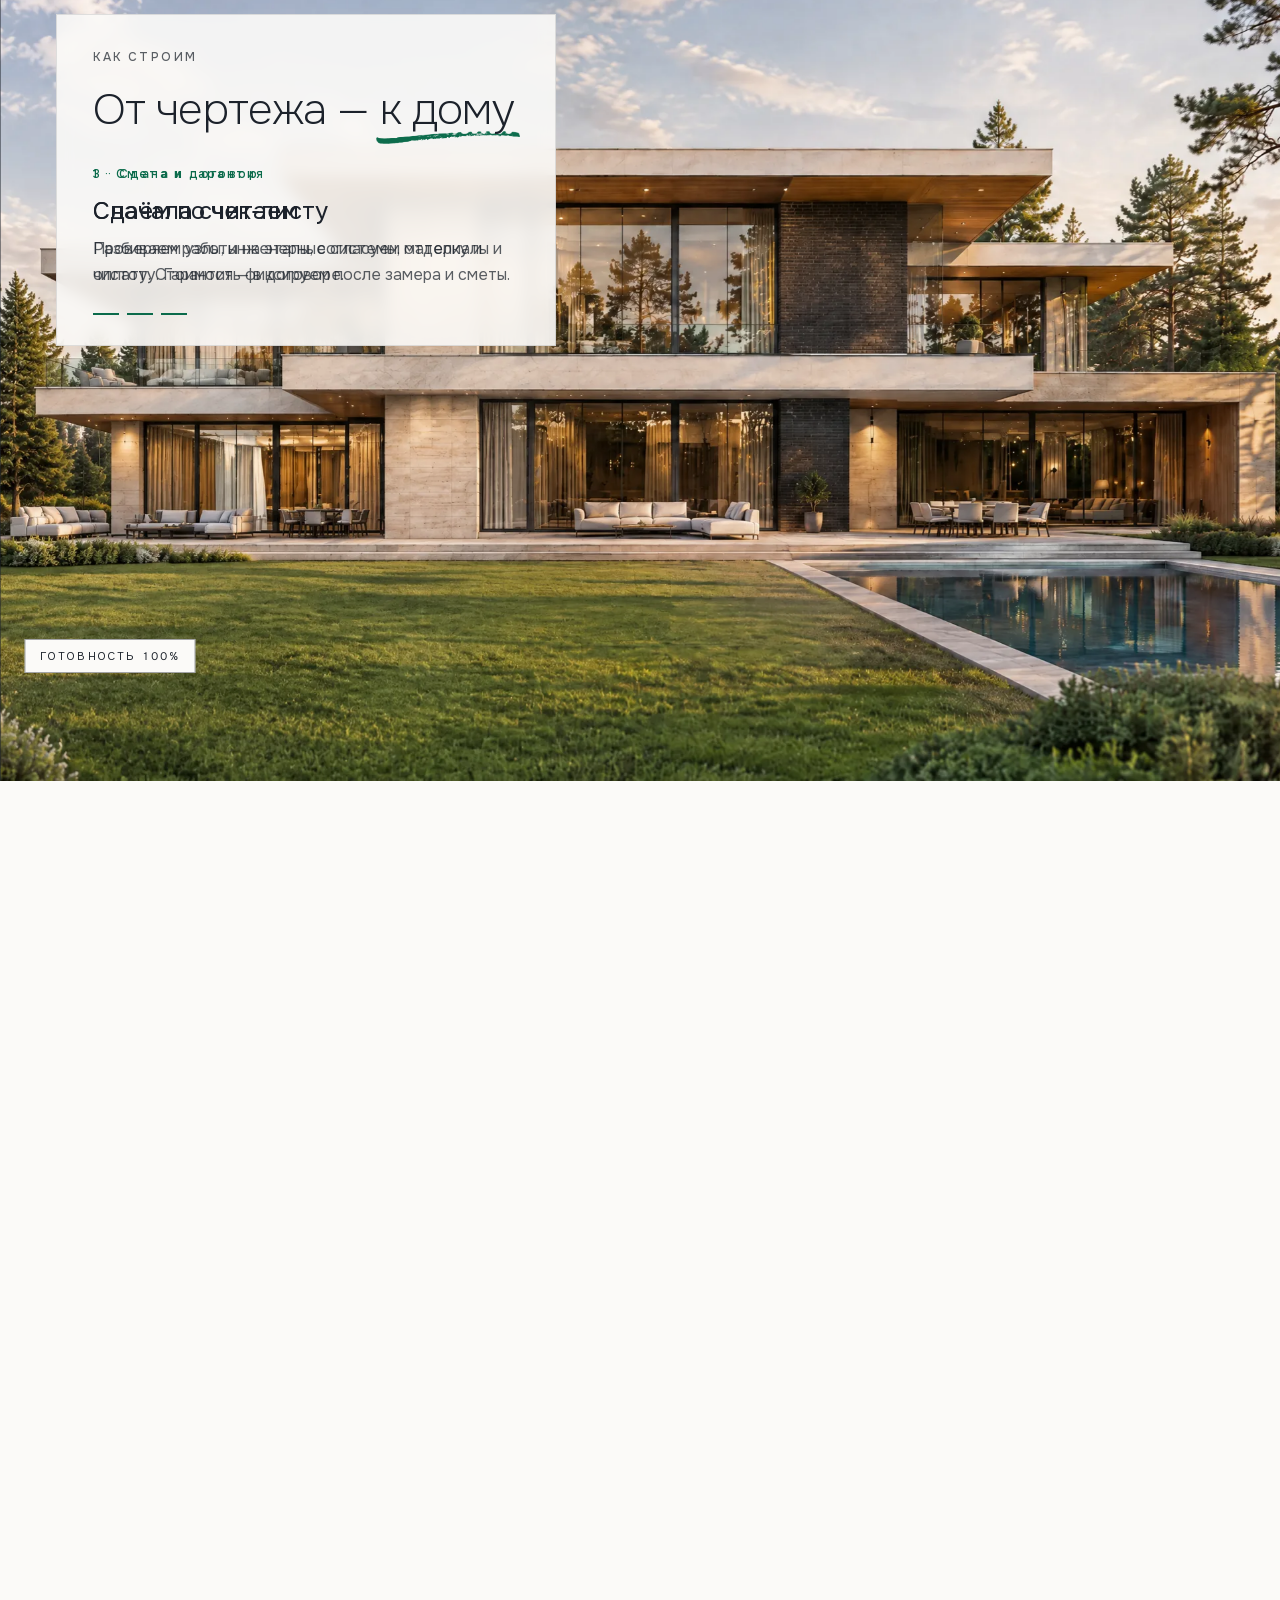
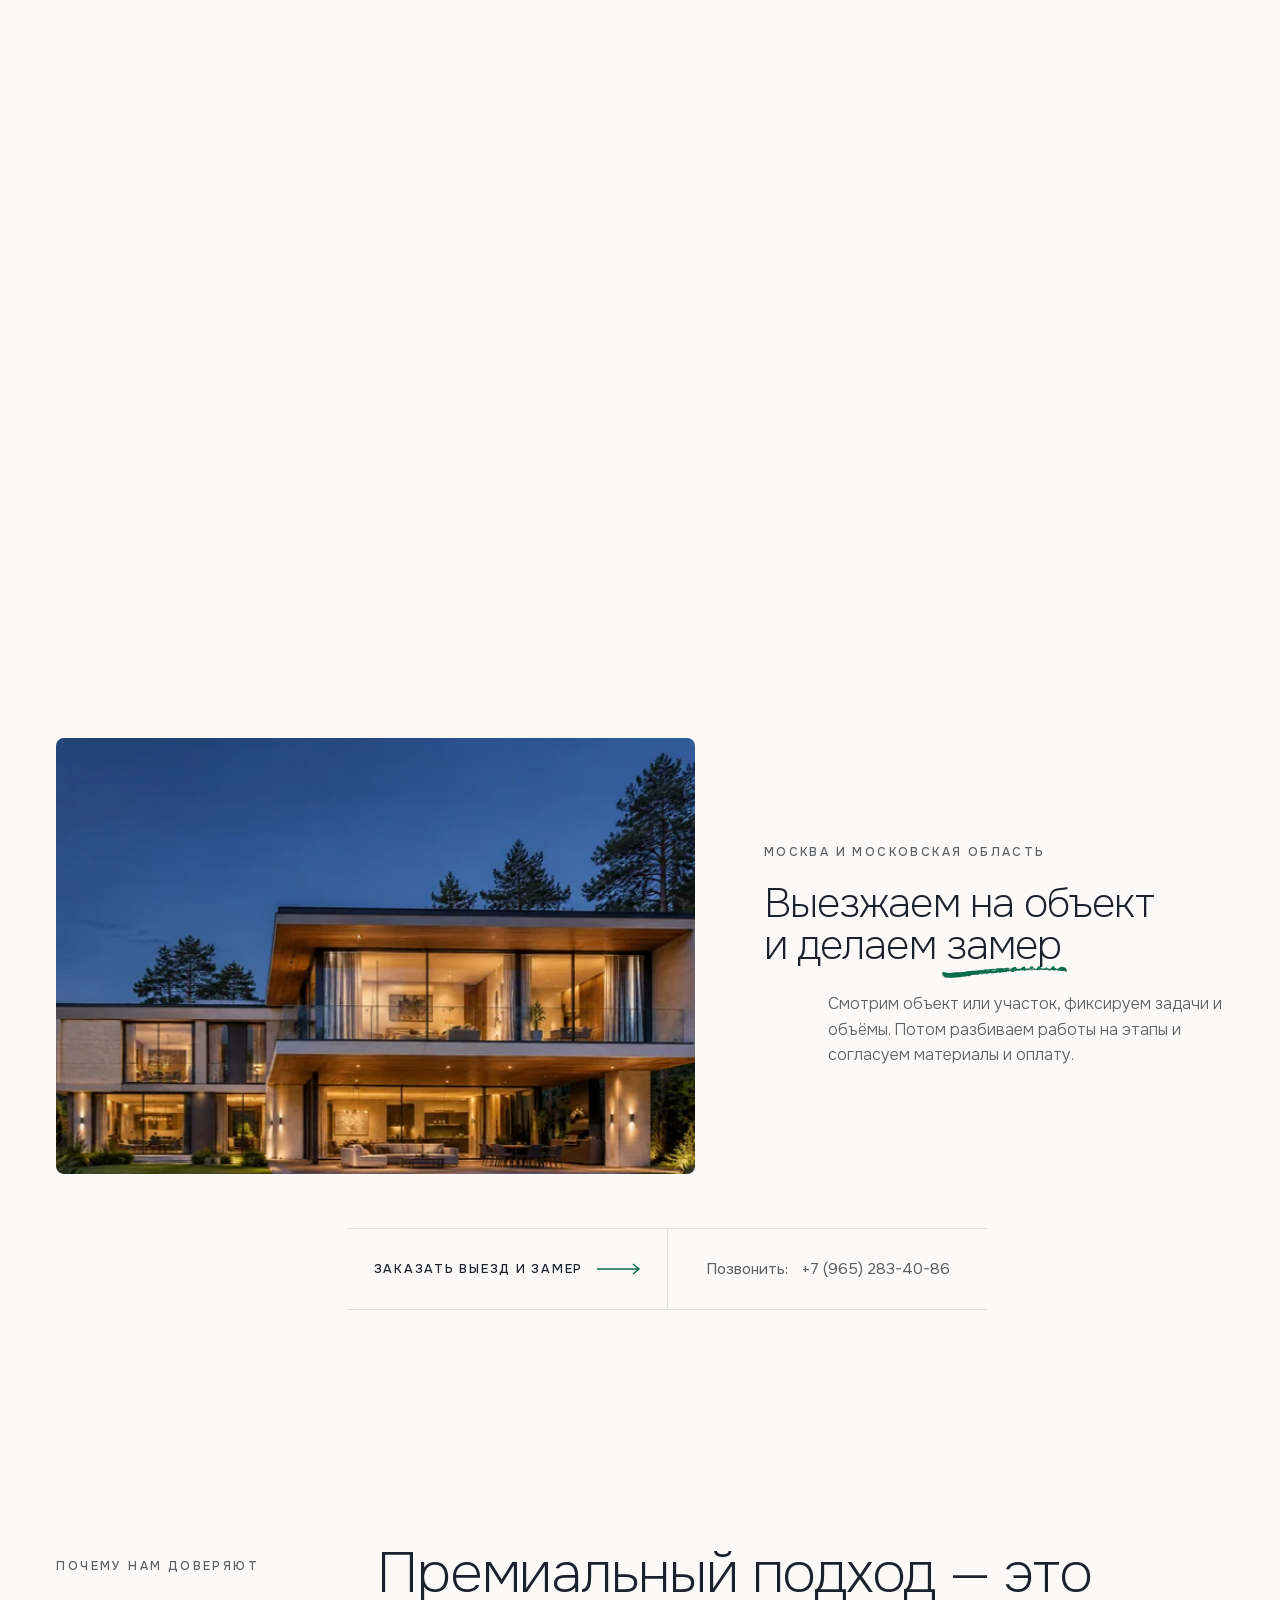
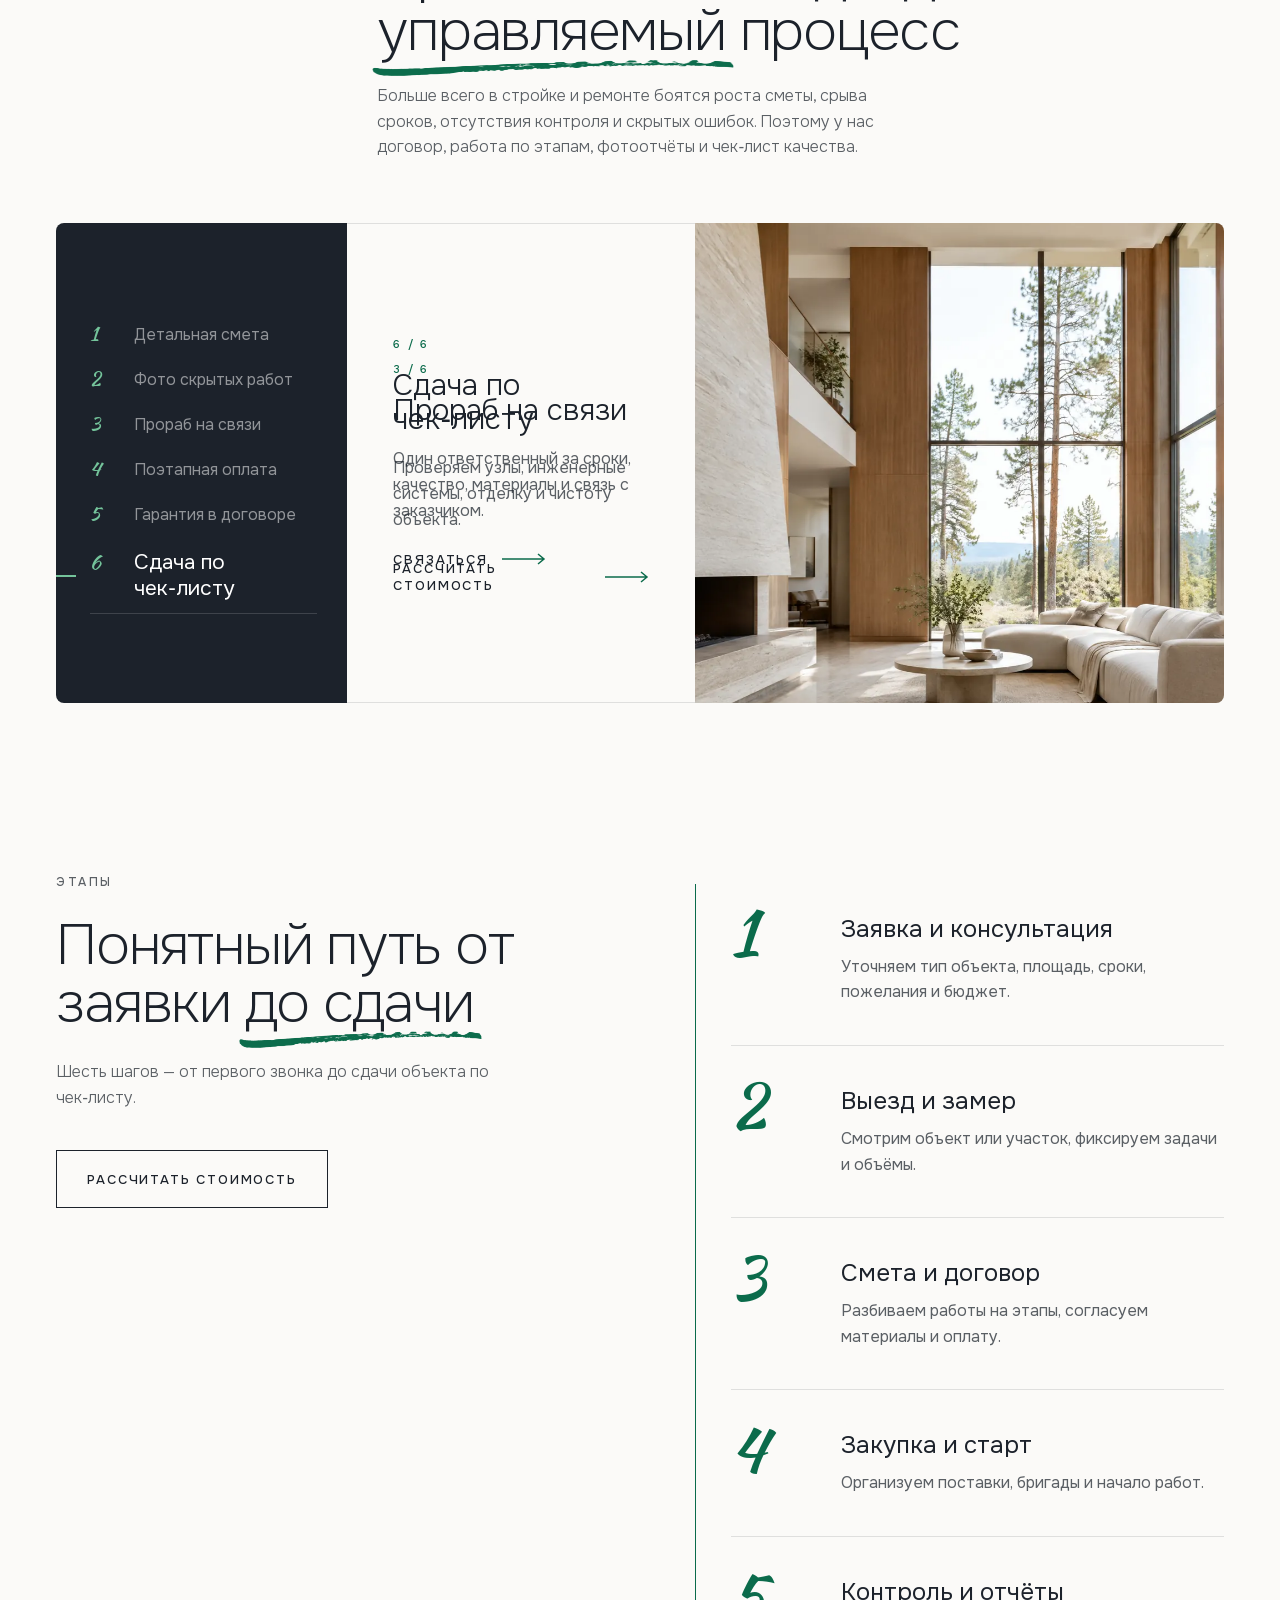
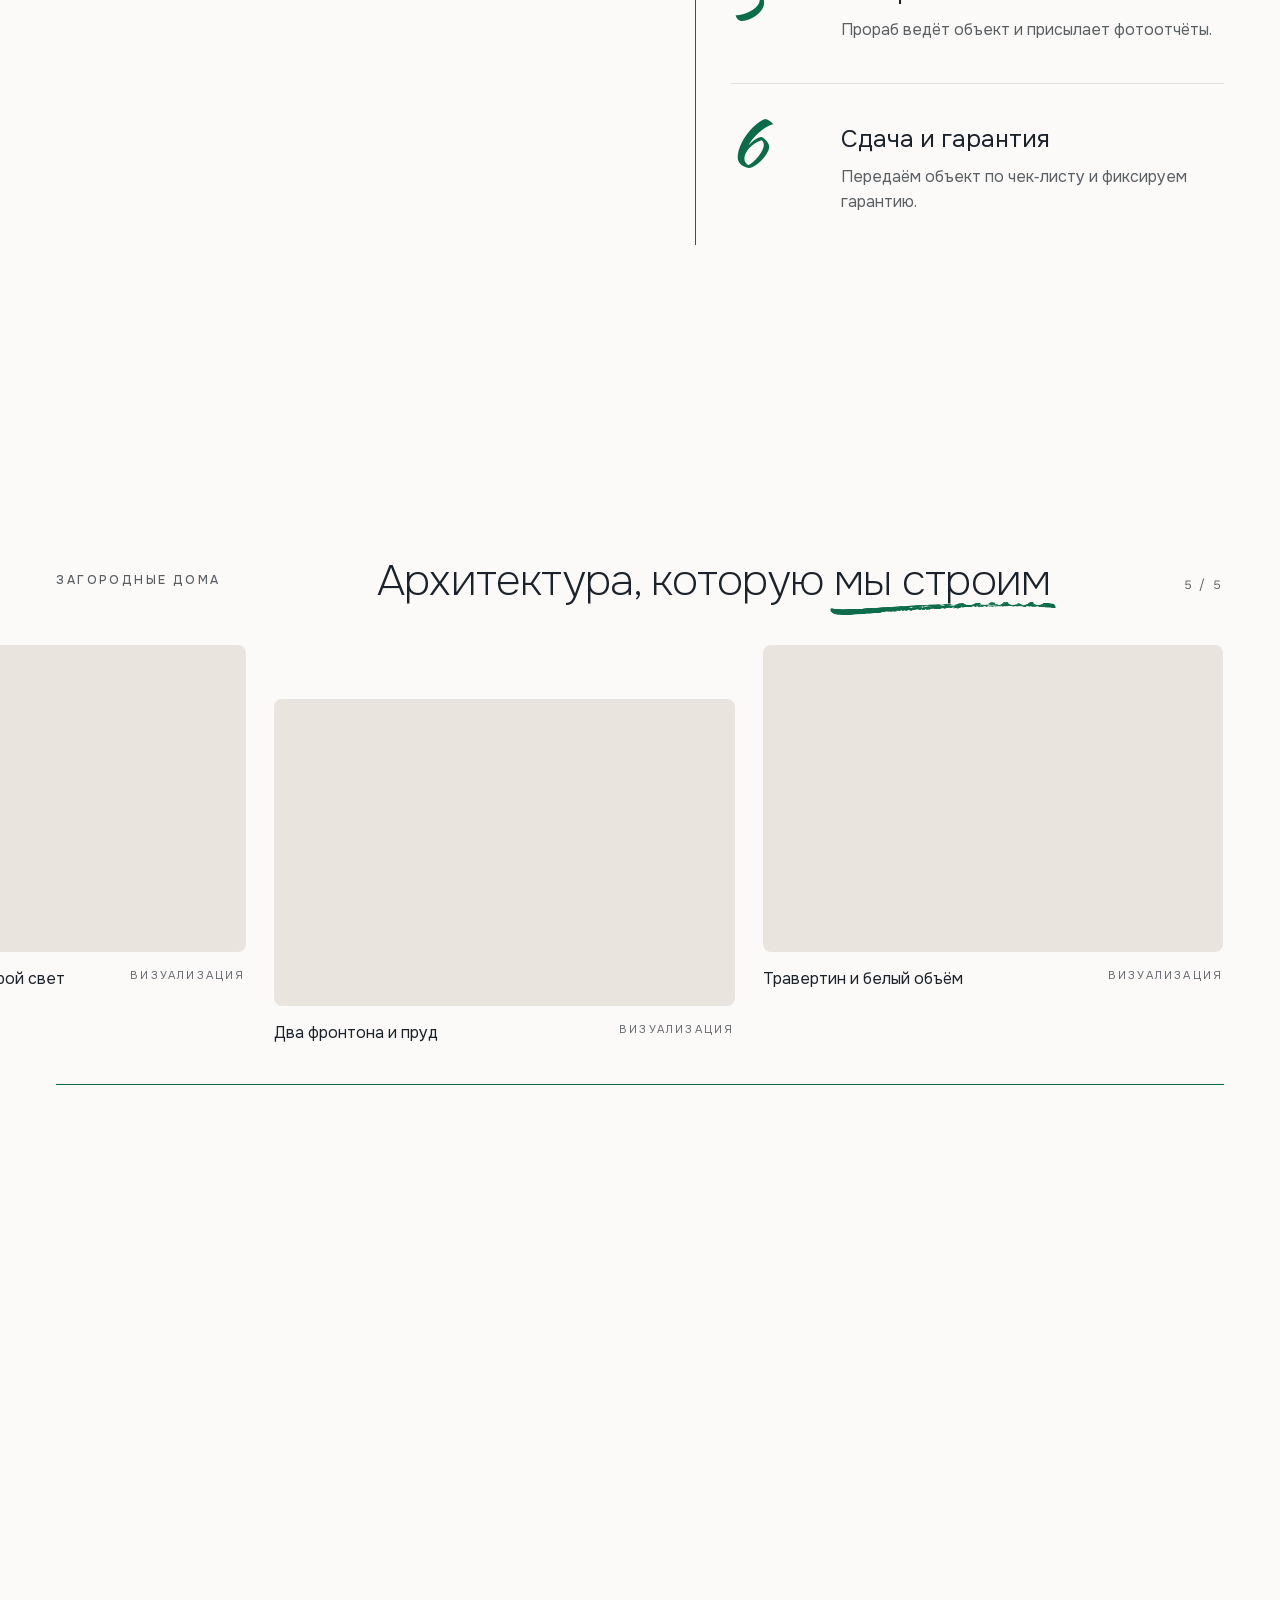
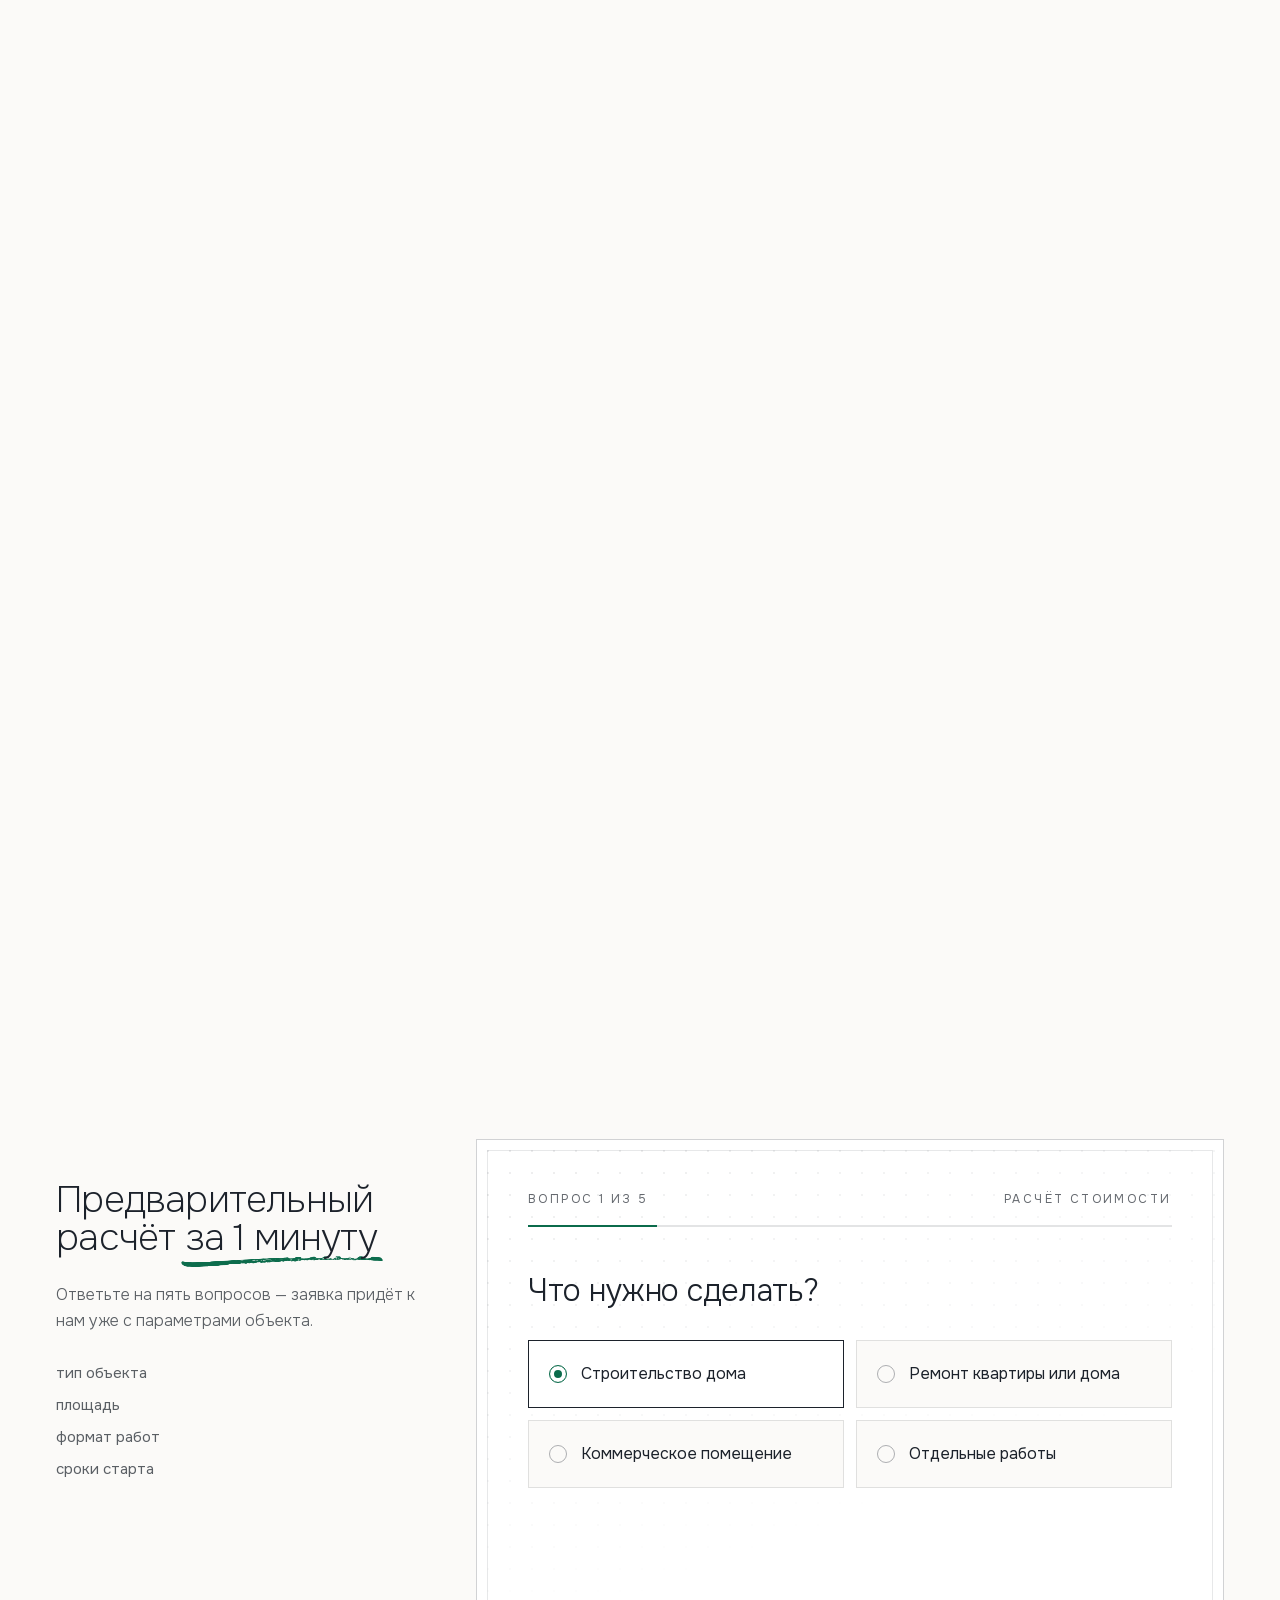
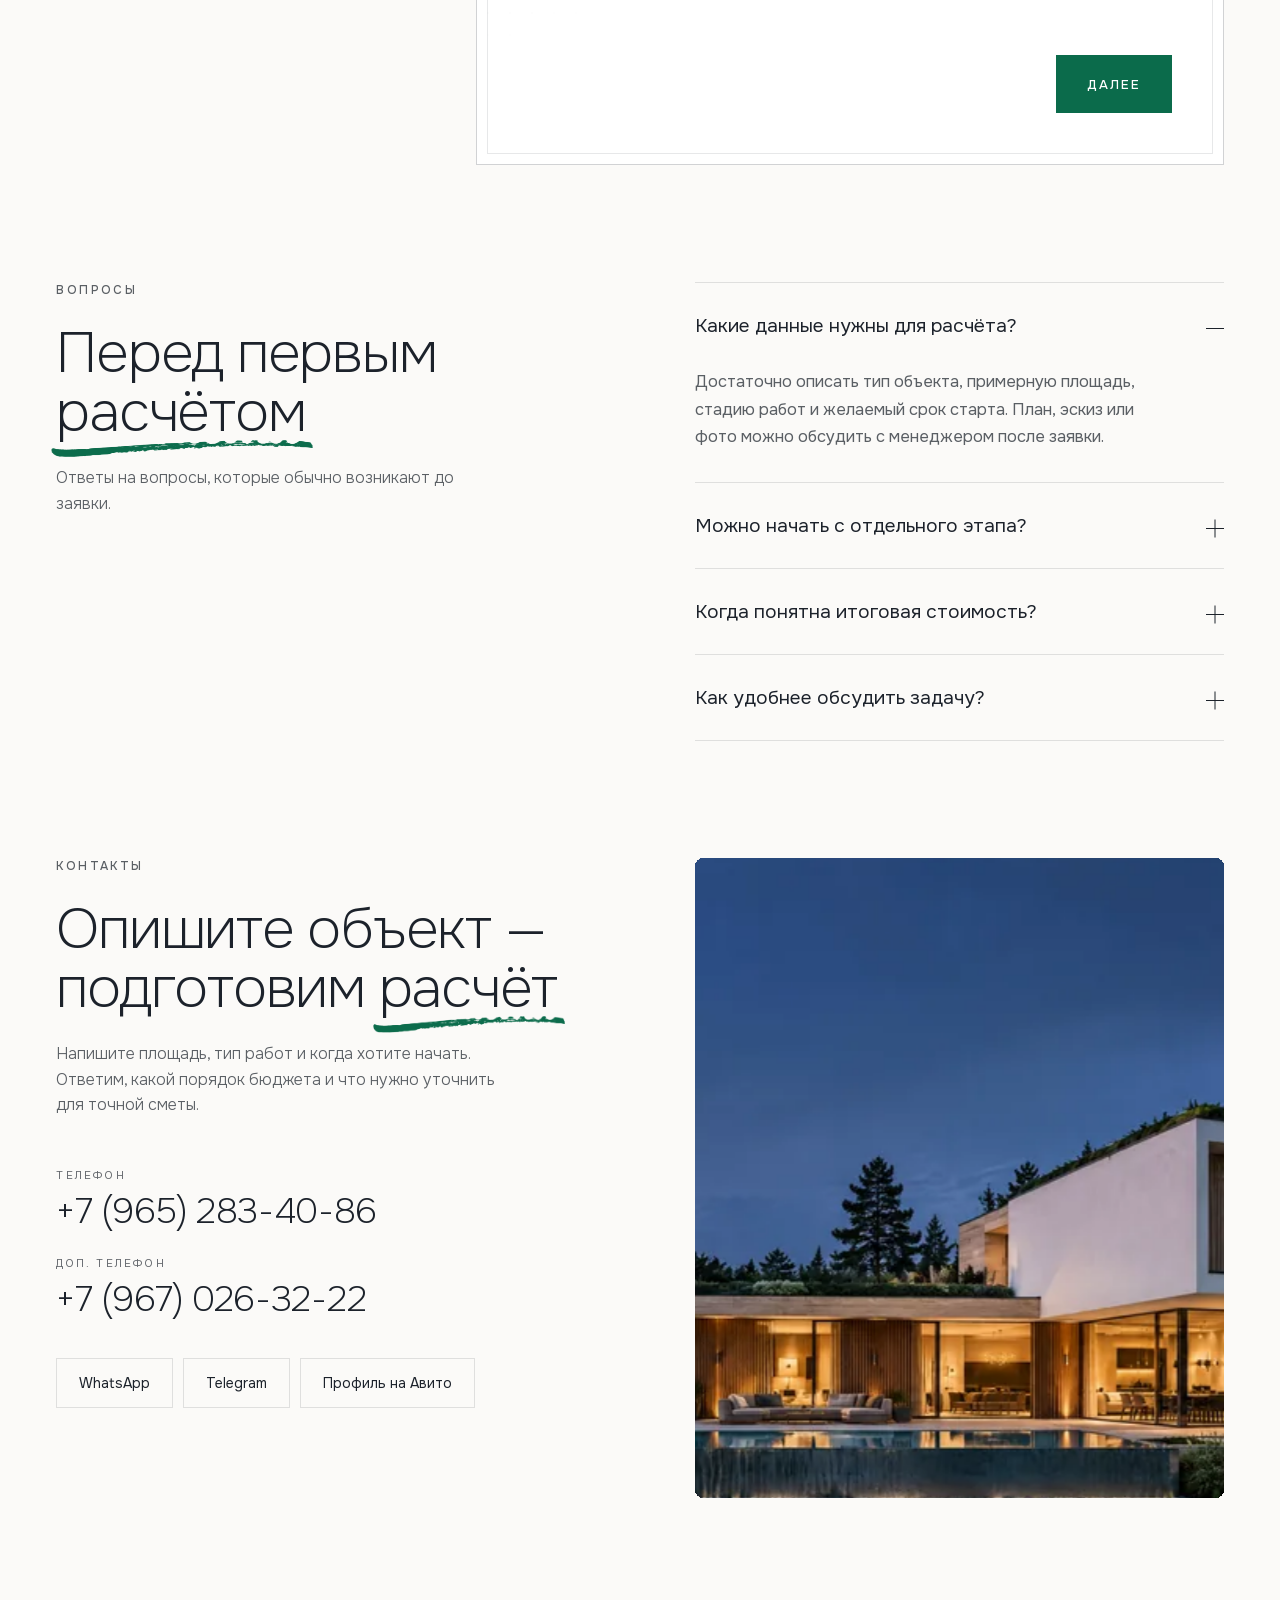
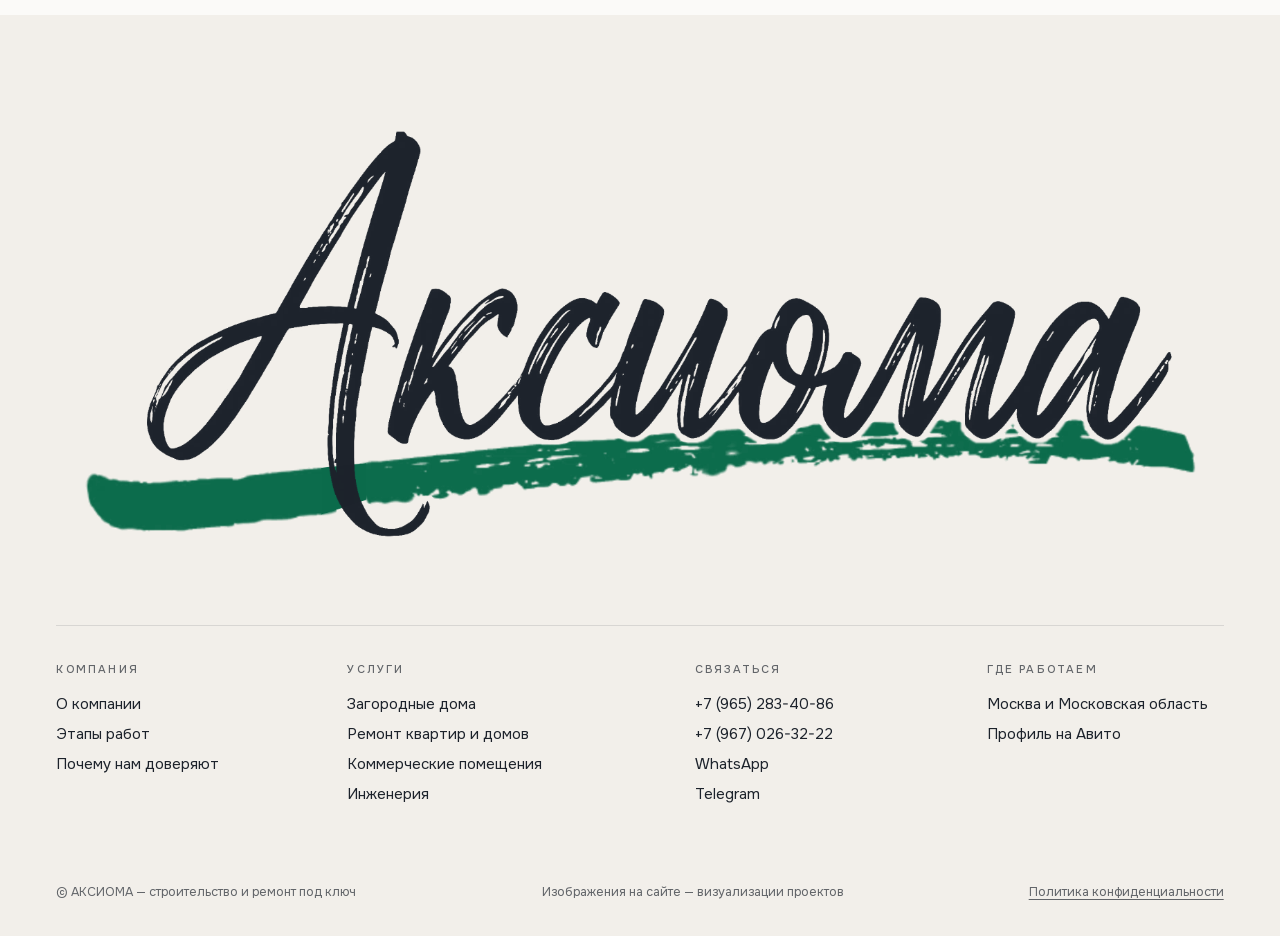
==== commit 7b5a0982: "novaya: плавный шов на телефоне — сдвиг слоёв вместо перерисовки Co-Authored-By: Claude Opus 5.5 <no" ====
--- a/novaya/index.html
+++ b/novaya/index.html
@@ -26,6 +26,7 @@
 <link rel="preload" as="font" type="font/woff2" href="assets/fonts/onest-cyr.woff2" crossorigin>
 <link rel="preload" as="font" type="font/woff2" href="assets/fonts/onest-lat.woff2" crossorigin>
 <link rel="preload" as="image" href="assets/m/house-photo-m.webp" fetchpriority="high" media="(max-width: 760px) and (max-aspect-ratio: 2/3)">
+<link rel="preload" as="image" href="assets/m/drawing-sepia-m.webp" media="(max-width: 760px) and (max-aspect-ratio: 2/3)">
 <link rel="preload" as="image" href="assets/house-photo-2400.webp" fetchpriority="high" media="not all and (max-width: 760px) and (max-aspect-ratio: 2/3)">
 <script src="sait.js" defer></script>
 <style>
@@ -159,7 +160,7 @@
 /* телефон: вырезка x 20–88 % из 2400-пиксельных картинок (видна только середина) */
 @media (max-width: 760px) and (max-aspect-ratio: 2/3){
   .frame--photo{background-image:url(assets/m/house-photo-m.webp);background-size:68% 100%;background-position:62.5% 0}
-  .frame--draw{-webkit-mask-image:url(assets/m/drawing-lines-m.webp);mask-image:url(assets/m/drawing-lines-m.webp);-webkit-mask-size:68% 100%;mask-size:68% 100%;-webkit-mask-position:62.5% 0;mask-position:62.5% 0}
+  .frame--draw{background:url(assets/m/drawing-sepia-m.webp) 62.5% 0/68% 100% no-repeat;-webkit-mask:none;mask:none}
 }
 .hero .fade{position:absolute;inset:0;
   -webkit-mask:linear-gradient(90deg, rgba(0,0,0,.42) 0, rgba(0,0,0,.55) 26cqw, rgba(0,0,0,.85) 40cqw, #000 48cqw);
@@ -254,10 +255,15 @@
 .build{height:260vh;background:var(--paper)}
 .build .stage{position:sticky;top:0;height:100vh;overflow:hidden;container-type:size;--seam:100cqw}
 .build .frame{--W:max(100cqw, calc(100cqh * var(--ar)));--H:calc(var(--W) / var(--ar));position:absolute;width:var(--W);height:var(--H);left:calc((100cqw - var(--W)) * .62);top:calc((100cqh - var(--H)) / 2);will-change:transform}
-.build .side{position:absolute;inset:0}
-.build .side--photo{clip-path:inset(0 0 0 var(--seam))}
-.build .side--draw{clip-path:inset(0 calc(100cqw - var(--seam)) 0 0)}
-.build .seam-line{position:absolute;top:0;bottom:0;left:var(--seam);width:1px;background:rgba(28,34,43,.5);z-index:4}
+.build .side{position:absolute;inset:0;overflow:hidden;will-change:transform}
+/* шов едет так: «окно» сдвигается целиком, а картинка внутри — обратно, поэтому стоит на месте (только сдвиги слоёв — телефону легко) */
+.build .side--photo{transform:translate3d(var(--seam),0,0)}
+.build .side--draw{transform:translate3d(calc(var(--seam) - 100cqw),0,0)}
+.build .side--photo > *{--sx0:calc(-1 * var(--seam))}
+.build .side--draw > *{--sx0:calc(100cqw - var(--seam))}
+.build .side > .dots{transform:translate3d(var(--sx0),0,0)}
+.build .side > .frame{transform:translate3d(var(--sx0),0,0) scale(var(--drift, 1))}
+.build .seam-line{position:absolute;top:0;bottom:0;left:0;transform:translate3d(var(--seam),0,0);width:1px;background:rgba(28,34,43,.5);z-index:4}
 .build .seam-line span{opacity:var(--tag-o,1);transition:opacity .3s;position:absolute;top:auto;bottom:max(48px, 12vh);left:0;transform:translate(calc(-50% + var(--tag-dx,0px)),0);background:var(--paper);border:1px solid rgba(28,34,43,.4);padding:9px 14px;font-size:11px;letter-spacing:.2em;text-transform:uppercase;white-space:nowrap;font-variant-numeric:tabular-nums}
 .build .copy{position:absolute;z-index:5;left:var(--pad);top:calc(var(--nav) + 5vh);width:min(500px, 40vw);padding:34px 36px 30px;background:rgba(251,250,248,.9);-webkit-backdrop-filter:blur(8px);backdrop-filter:blur(8px);border:1px solid var(--rule)}
 .build .copy .h2{font-size:clamp(34px, 3.4vw, 56px);margin-top:22px}
@@ -476,6 +482,17 @@
   .hero .dots{-webkit-mask:linear-gradient(#000, rgba(0,0,0,.4) 60cqh, transparent);mask:linear-gradient(#000, rgba(0,0,0,.4) 60cqh, transparent)}
   .hero .hgrid .g3{display:none}
   .hero .hgrid .g2{top:0;background:linear-gradient(transparent 0 48cqh, rgba(28,34,43,.3) 60cqh)}
+  /* шов едет «окном» (transform), а не обрезкой — без перерисовки больших картинок на каждом кадре */
+  :root .hero .side{overflow:hidden}
+  :root .hero .side--photo,:root.photo-wait .hero .side--photo{clip-path:none;transform:translate3d(var(--cutp, var(--cutx, 50cqw)),0,0);transition:transform 1.6s var(--ease) .15s}
+  :root .hero .side--photo > .frame{transform:translate3d(calc(-1 * var(--cutp, var(--cutx, 50cqw))),0,0);transition:transform 1.6s var(--ease) .15s;will-change:transform}
+  :root.photo-wait .hero{--cutp:100cqw}
+  :root.is-ready .hero .side--photo,:root.is-ready .hero .side--photo > .frame{transition:none}
+  :root .hero .side--draw{clip-path:none;transform:translate3d(calc(var(--cutx, 50cqw) - 100cqw),0,0)}
+  :root .hero .side--draw > .fade{transform:translate3d(calc(100cqw - var(--cutx, 50cqw)),0,0);will-change:transform}
+  :root .hero .hgrid .g2{left:0;transform:translate3d(var(--cutx, 50cqw),0,0)}
+  :root .hero .seam-tag--l{right:100cqw;transform:translate3d(calc(var(--cutx, 50cqw) - 18px),0,0)}
+  :root .hero .seam-tag--r{left:0;transform:translate3d(calc(var(--cutx, 50cqw) + 18px),0,0)}
   .hero .title{top:calc(var(--nav) + 30px)}
   .script{height:auto;width:min(calc(100cqw - 20px), 640px);margin:18px 0 0 -14px}
   .hero .scroll-hint{display:none}
@@ -664,8 +681,8 @@
 @keyframes ax-breathe{from{scale:1}to{scale:1.05}}
 .hero .frame{transform-origin:54.28% 72%;animation:ax-breathe 16s ease-in-out infinite alternate}
 @media (max-width: 1180px) and (max-aspect-ratio: 1/1), (max-width: 760px){ .hero .frame{animation:none} }
-@keyframes ax-float{0%,100%{translate:0 0}50%{translate:0 -8px}}
-.hero .script{animation:ax-float 6.5s ease-in-out infinite}
+@keyframes ax-float{0%,100%{transform:translate3d(0,0,0)}50%{transform:translate3d(0,-8px,0)}}
+.hero .script{animation:ax-float 6.5s ease-in-out infinite;will-change:transform}
 /* шапка ушла с экрана — её анимации на паузе (не греем телефон) */
 .hero.off .frame,.hero.off .script,.hero.off .scroll-hint i::after{animation-play-state:paused}
 /* очень старые браузеры без единиц контейнера (iOS 15): простая шапка без половинок */
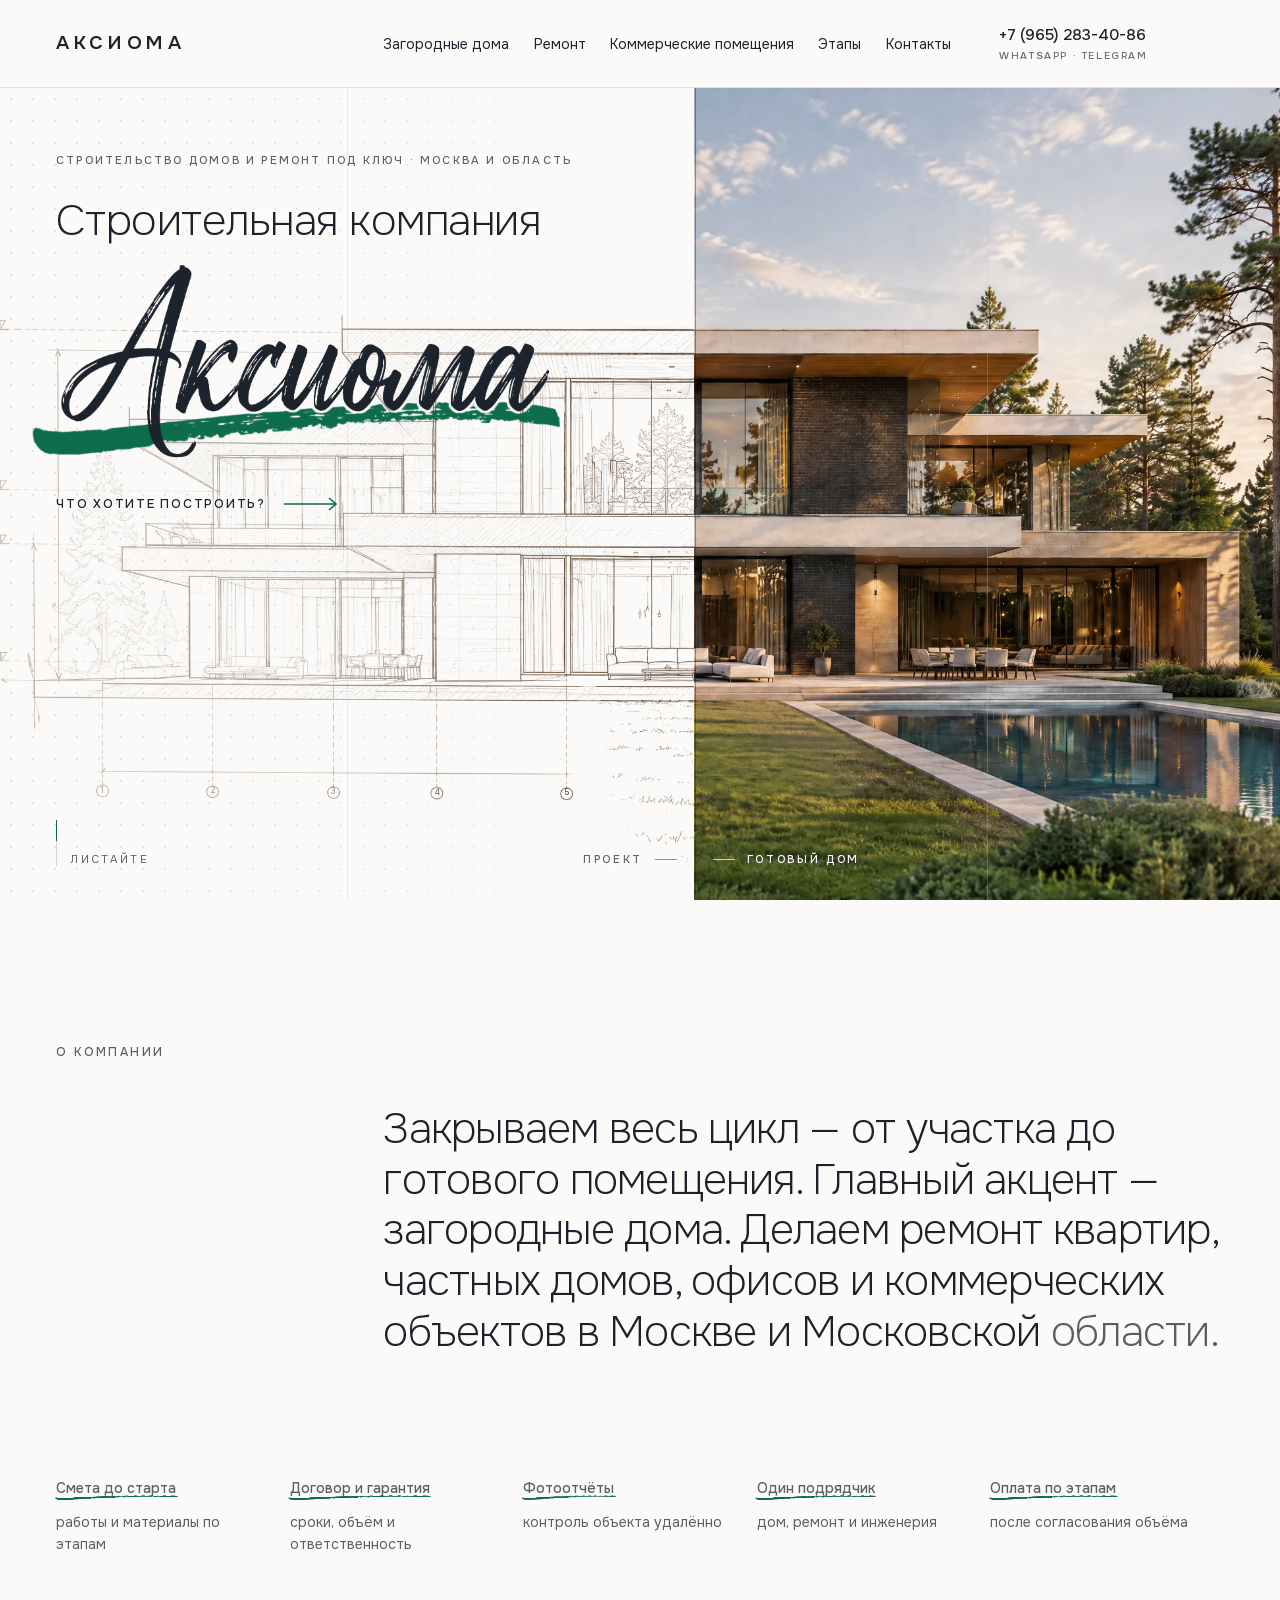
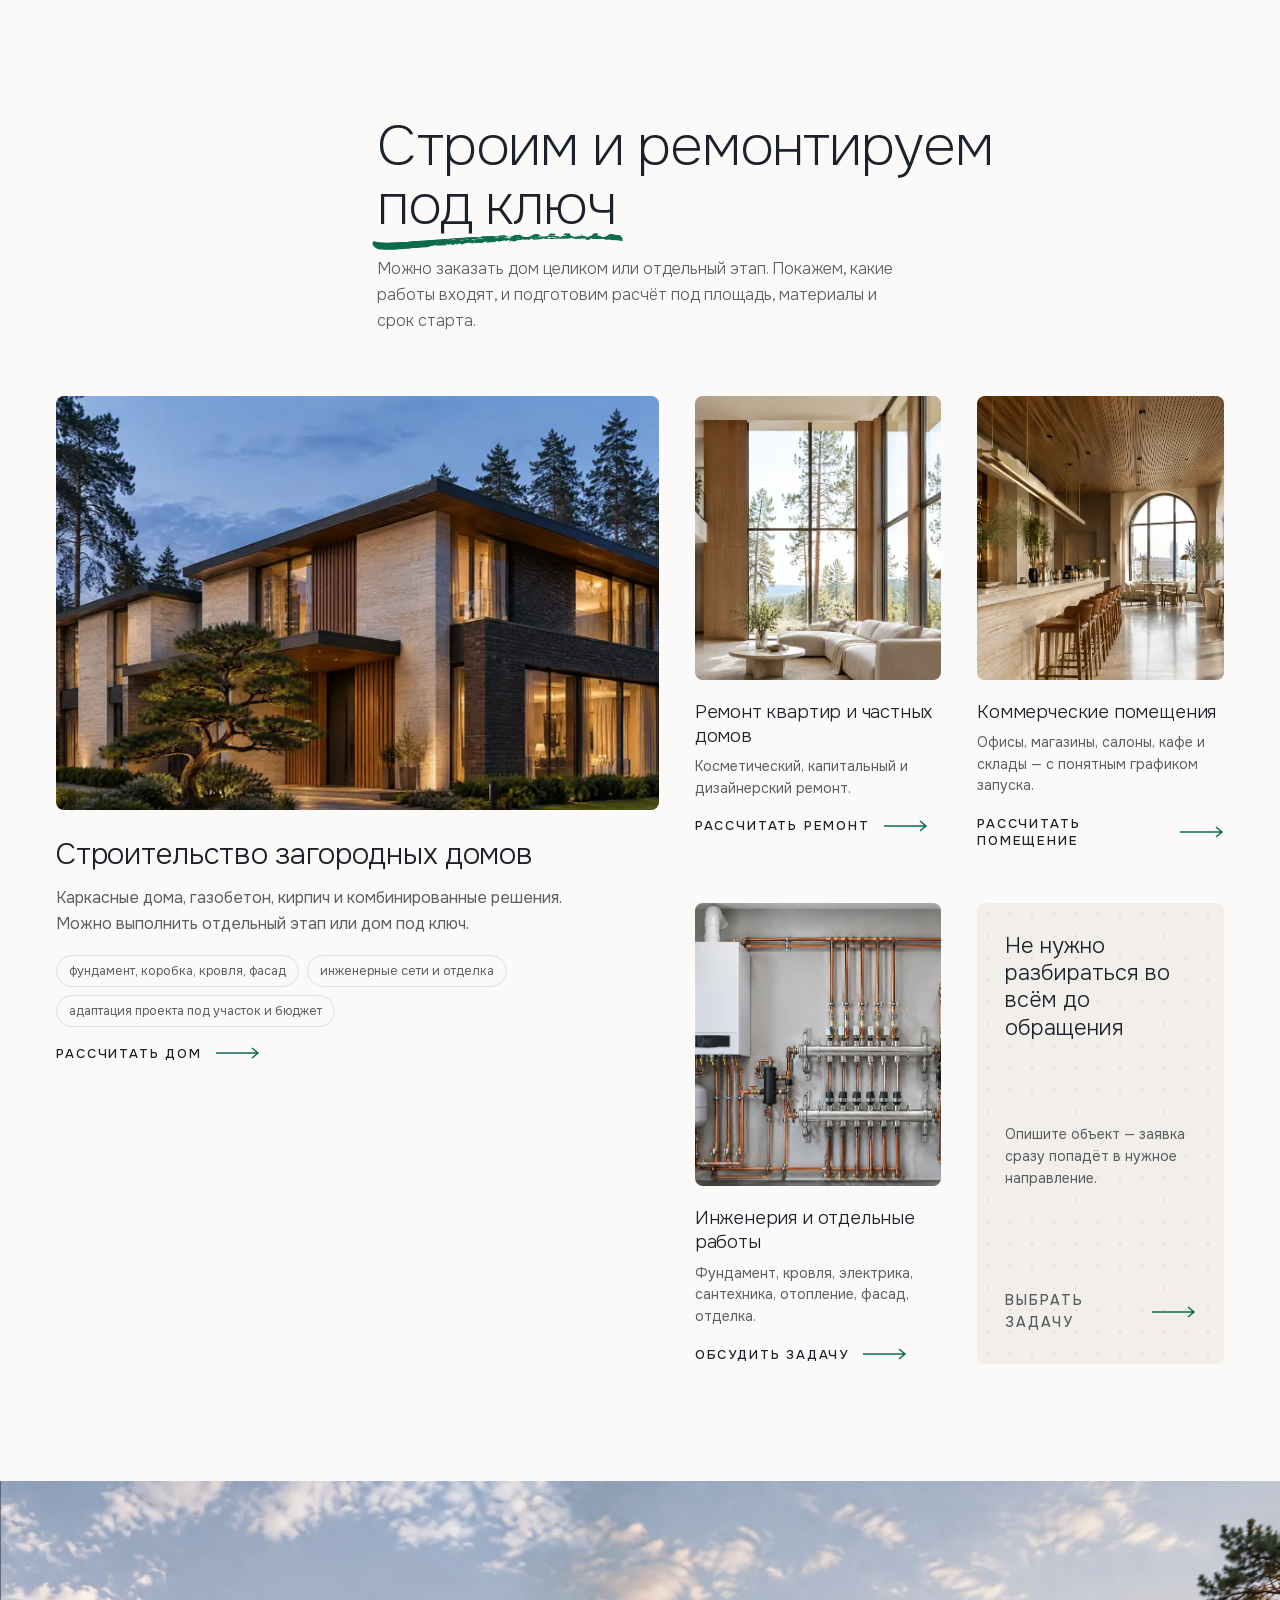
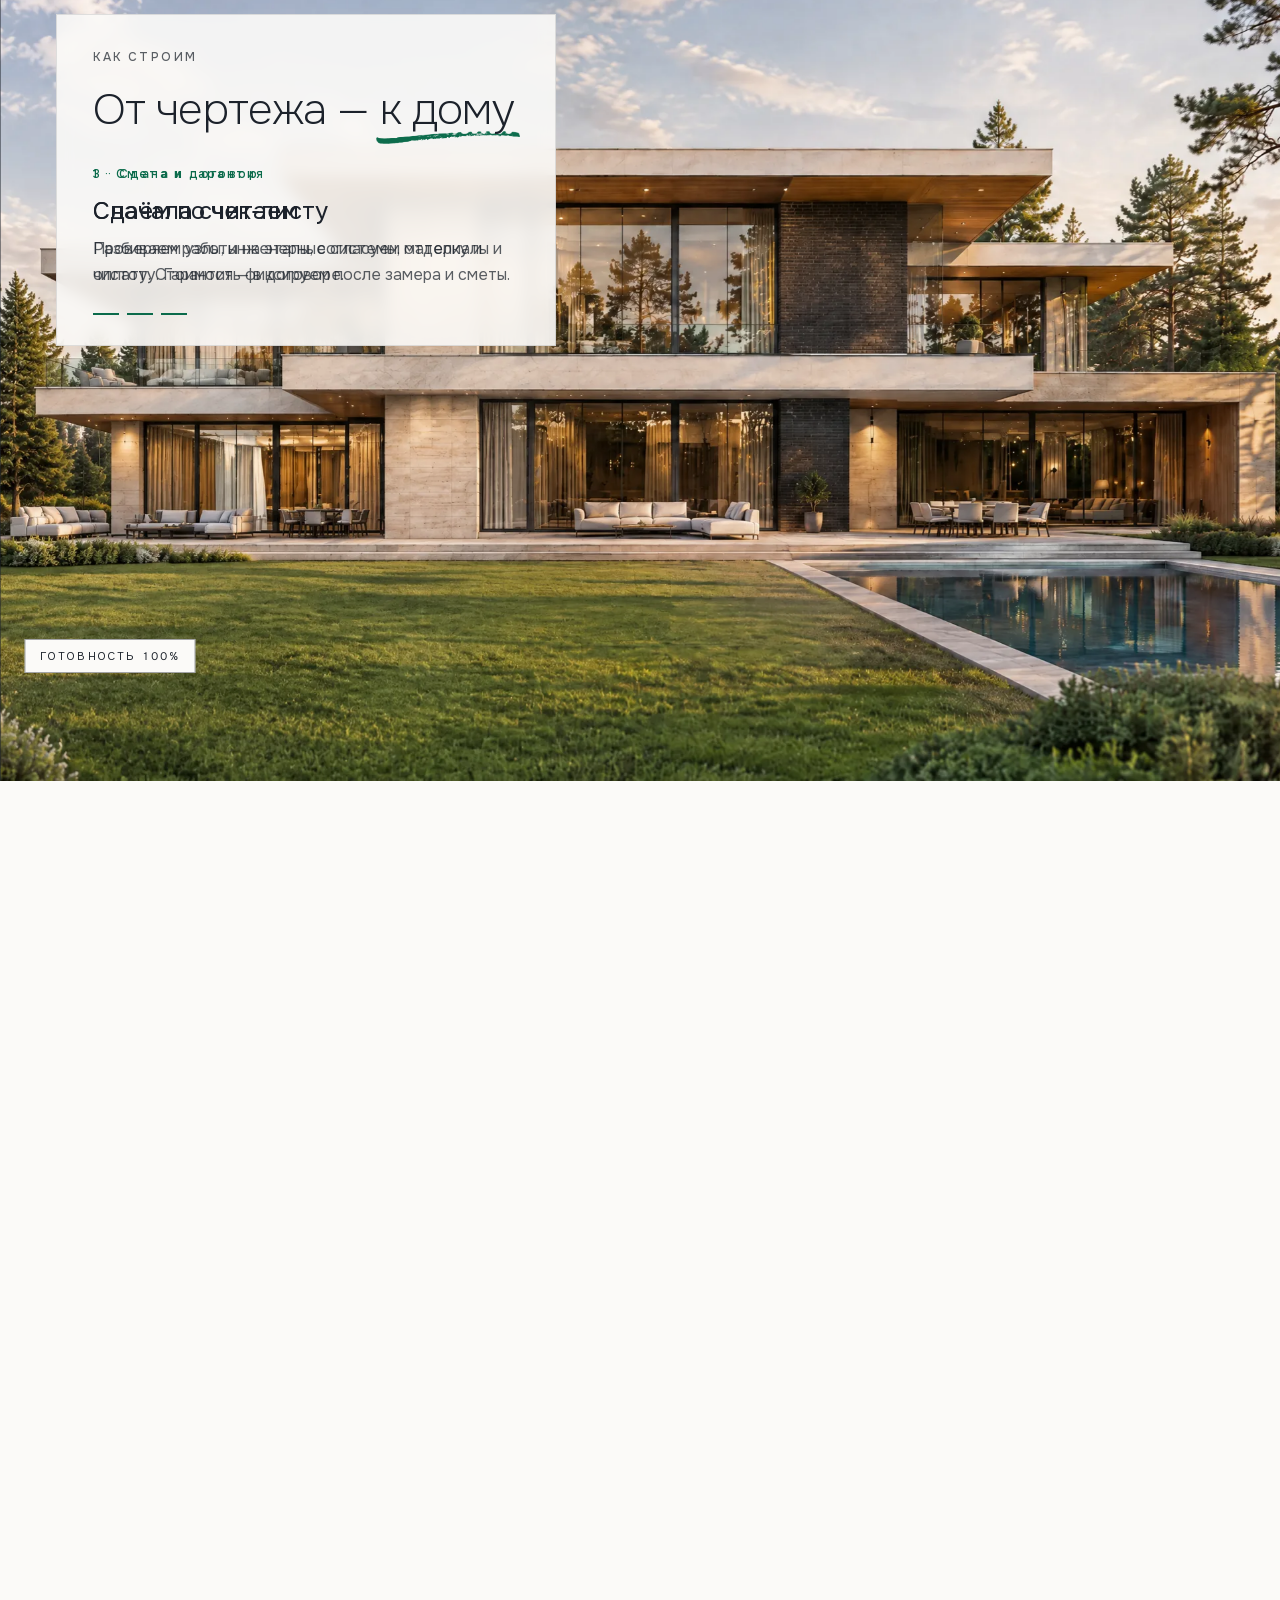
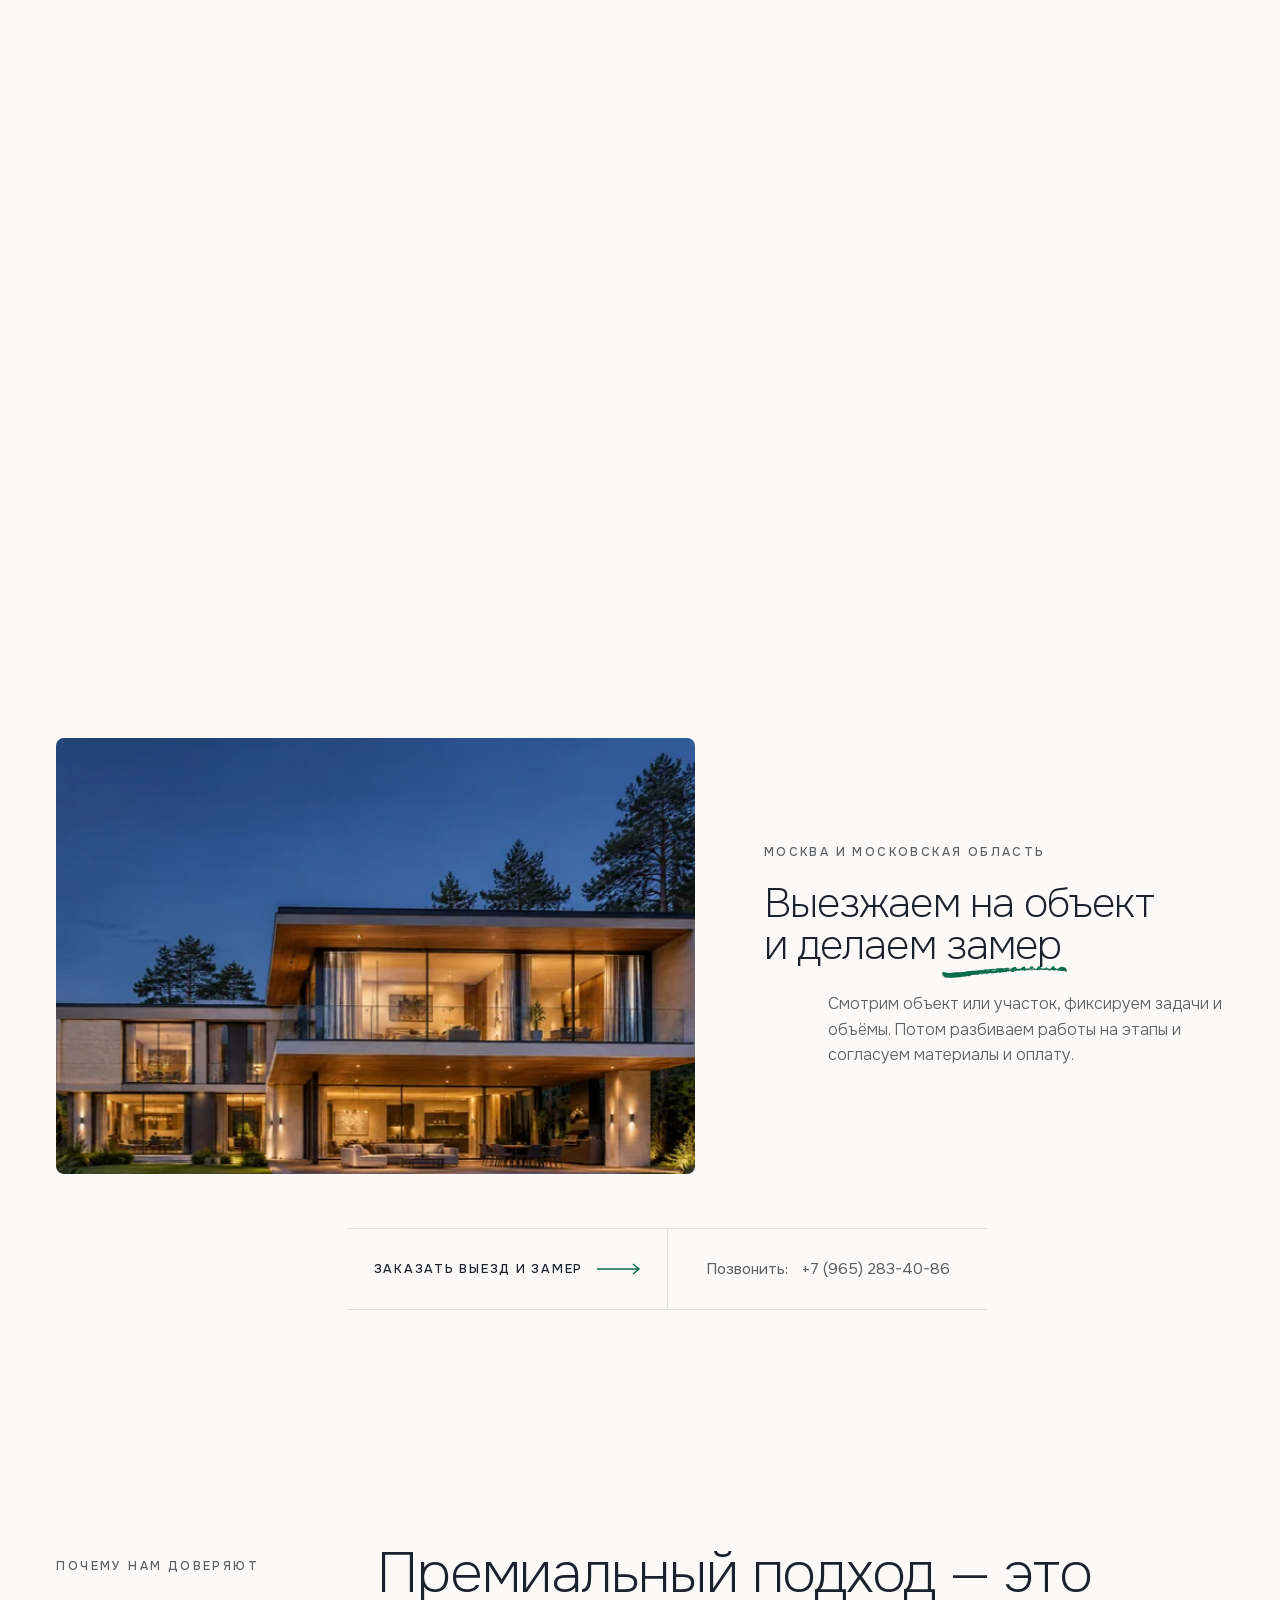
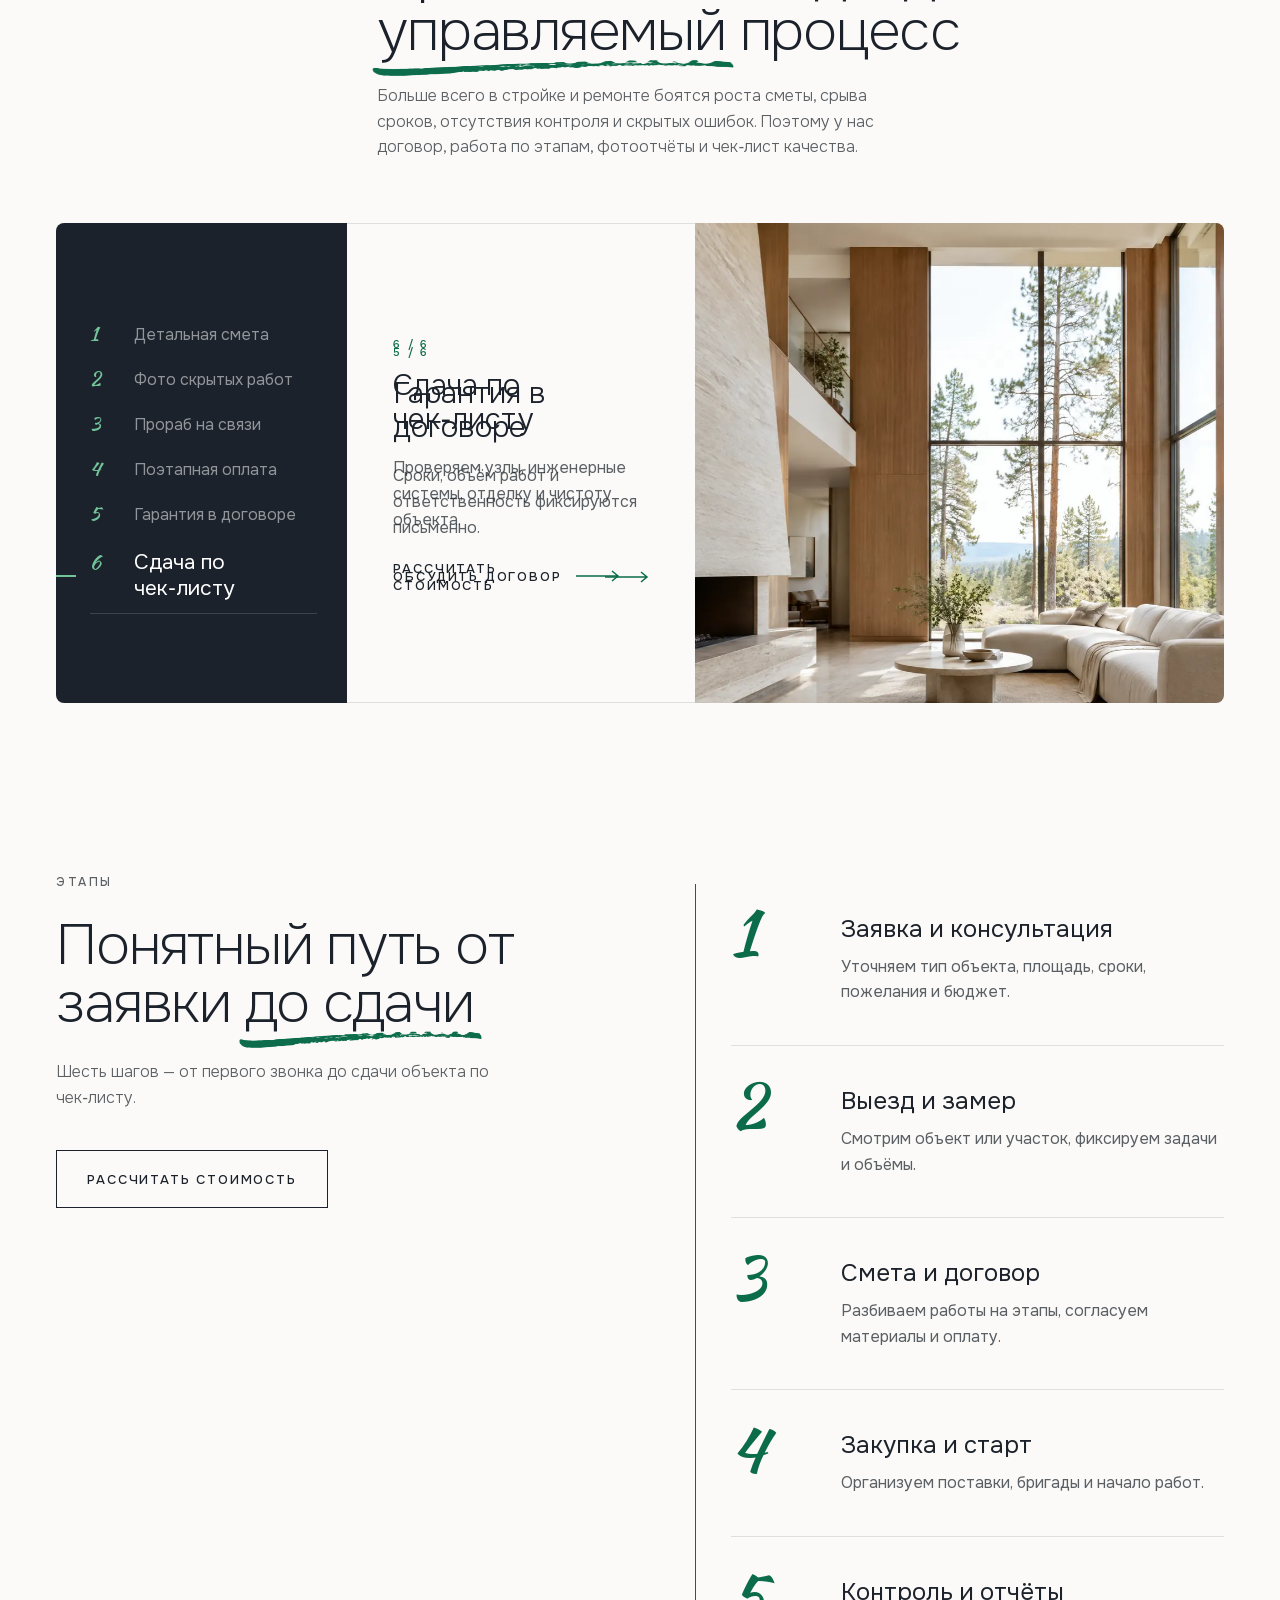
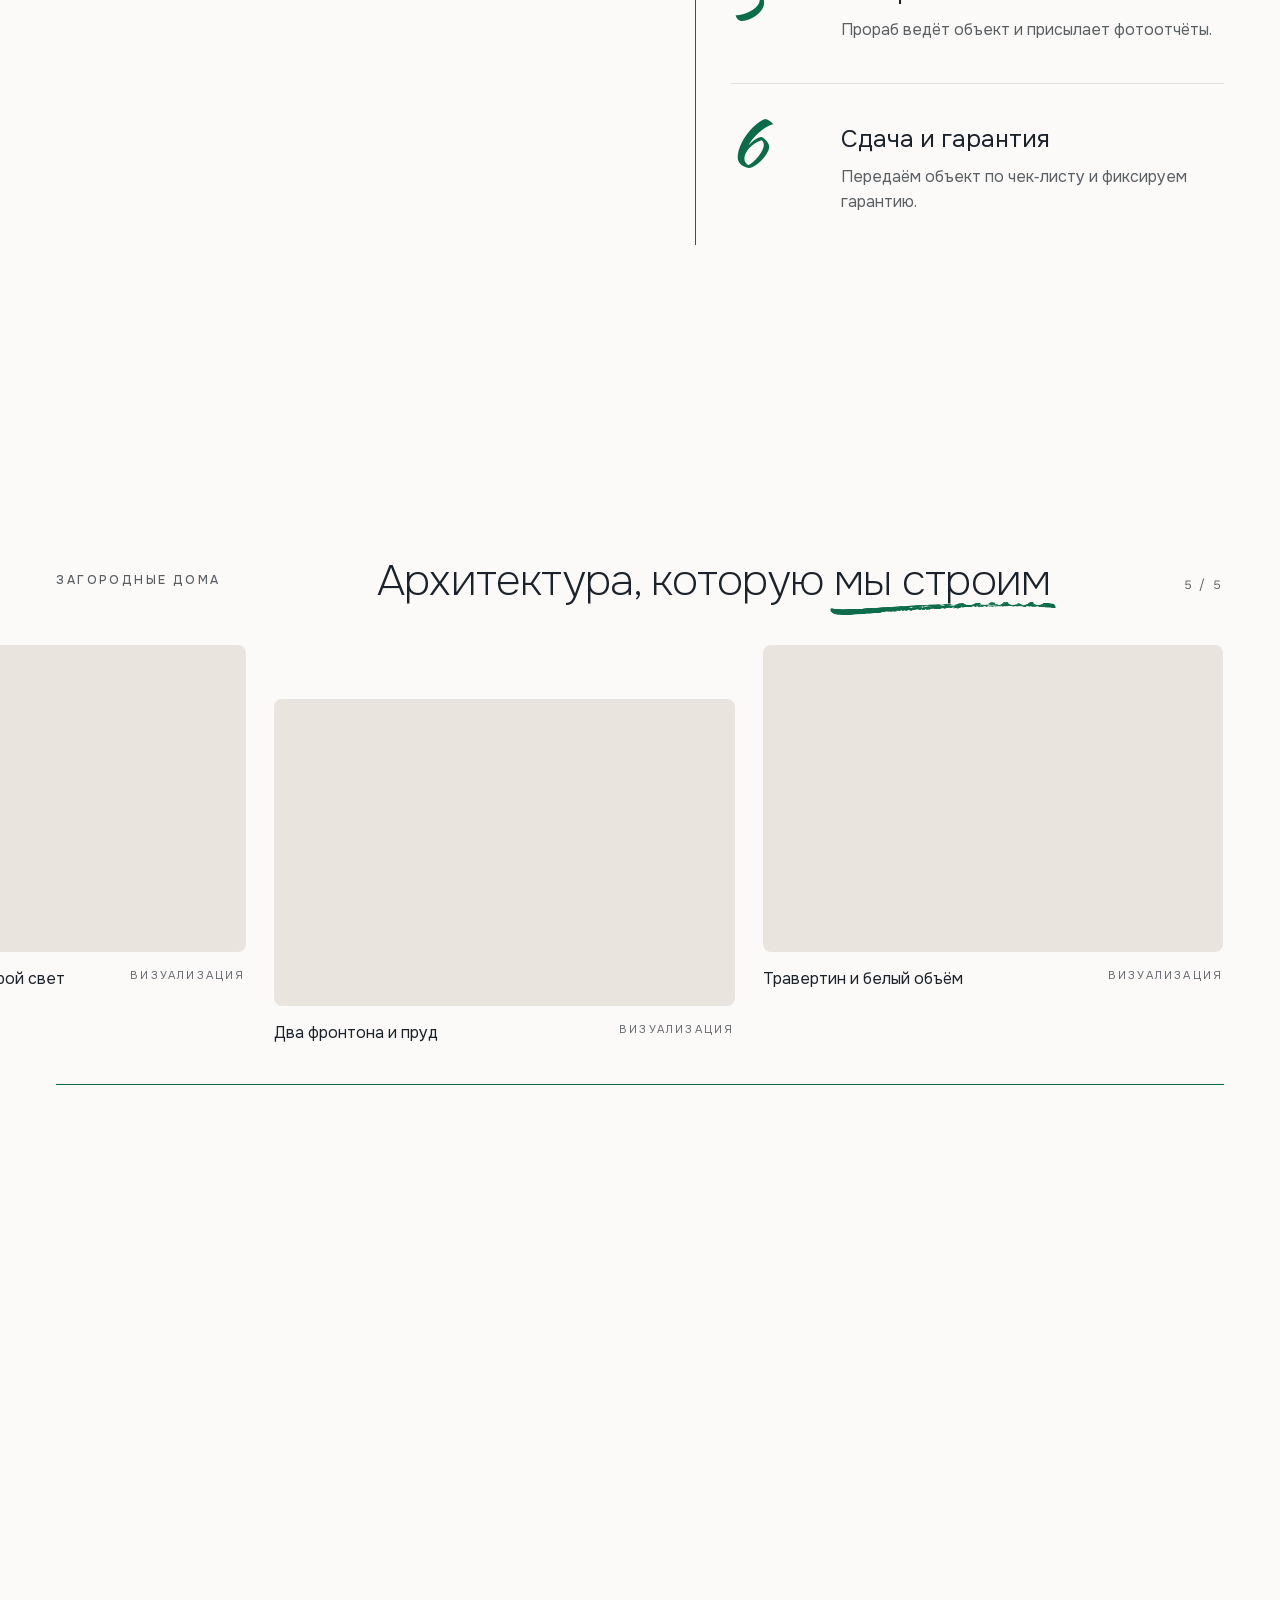
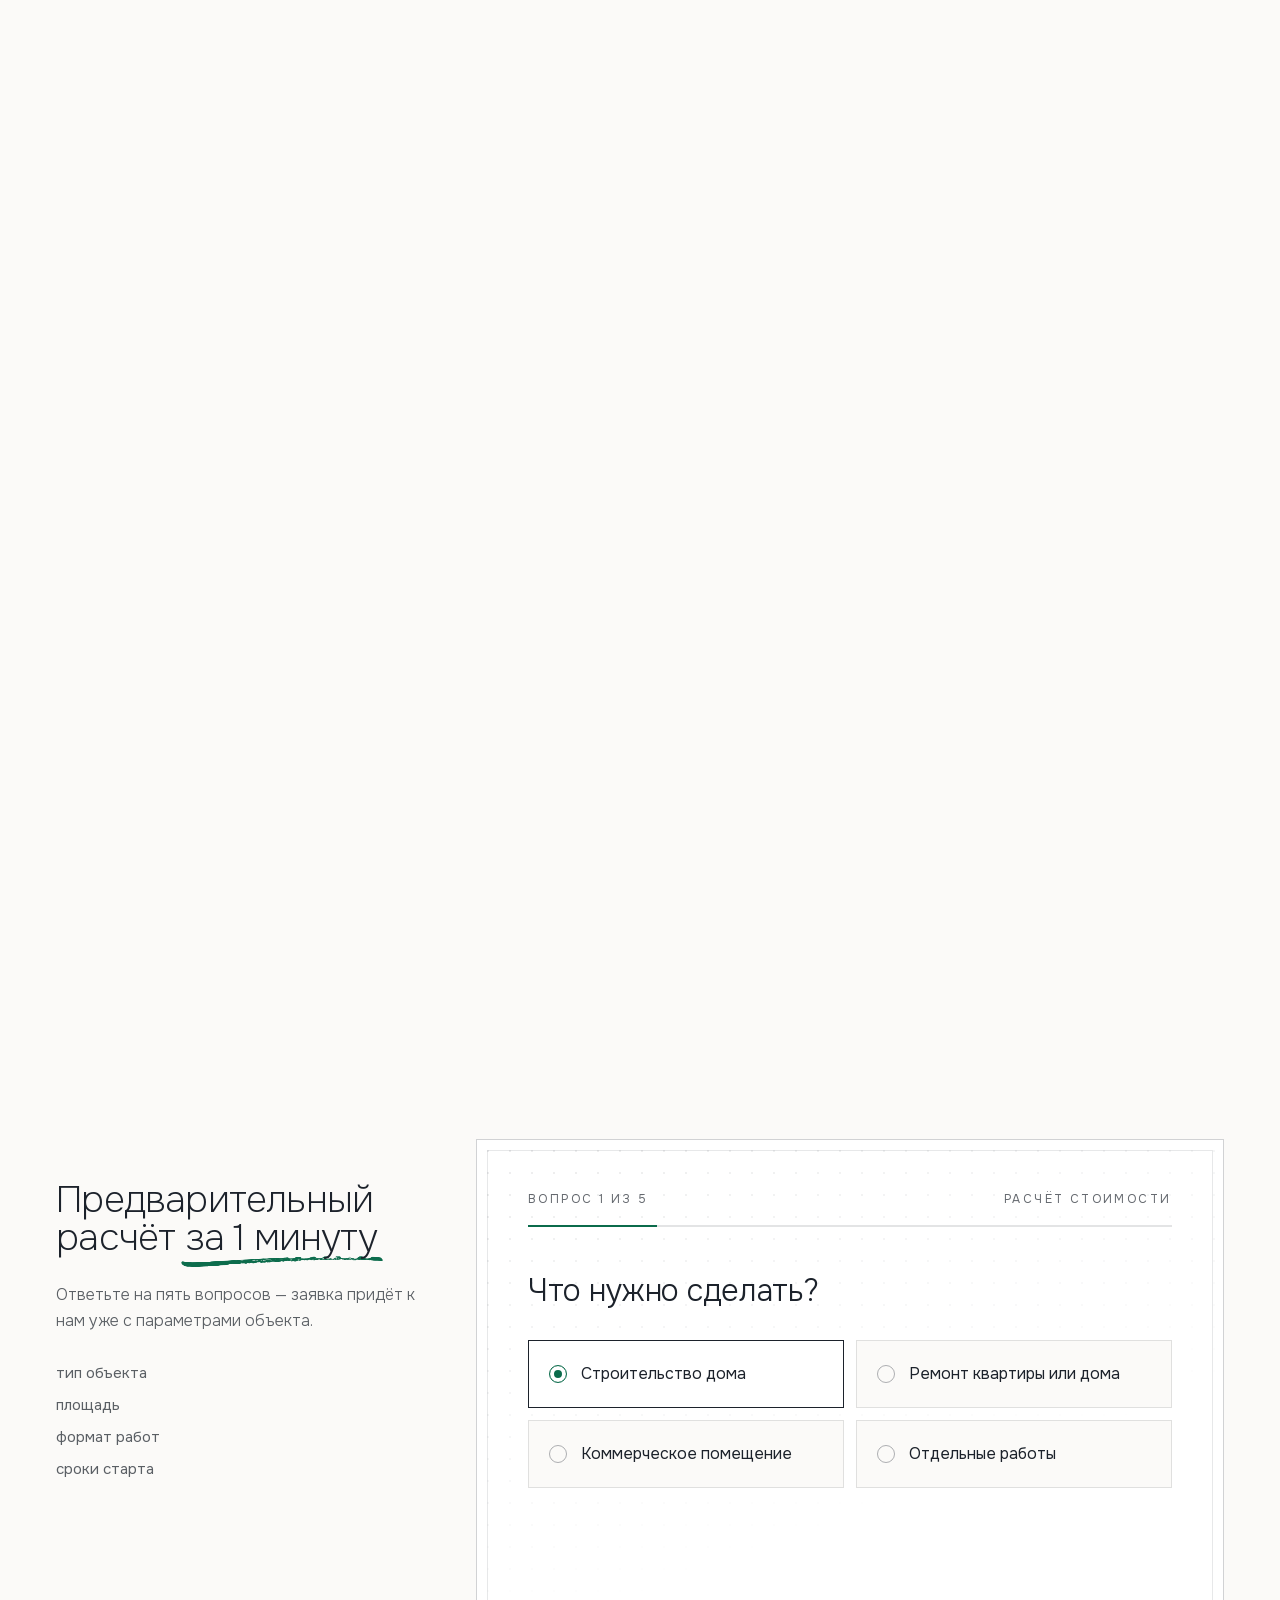
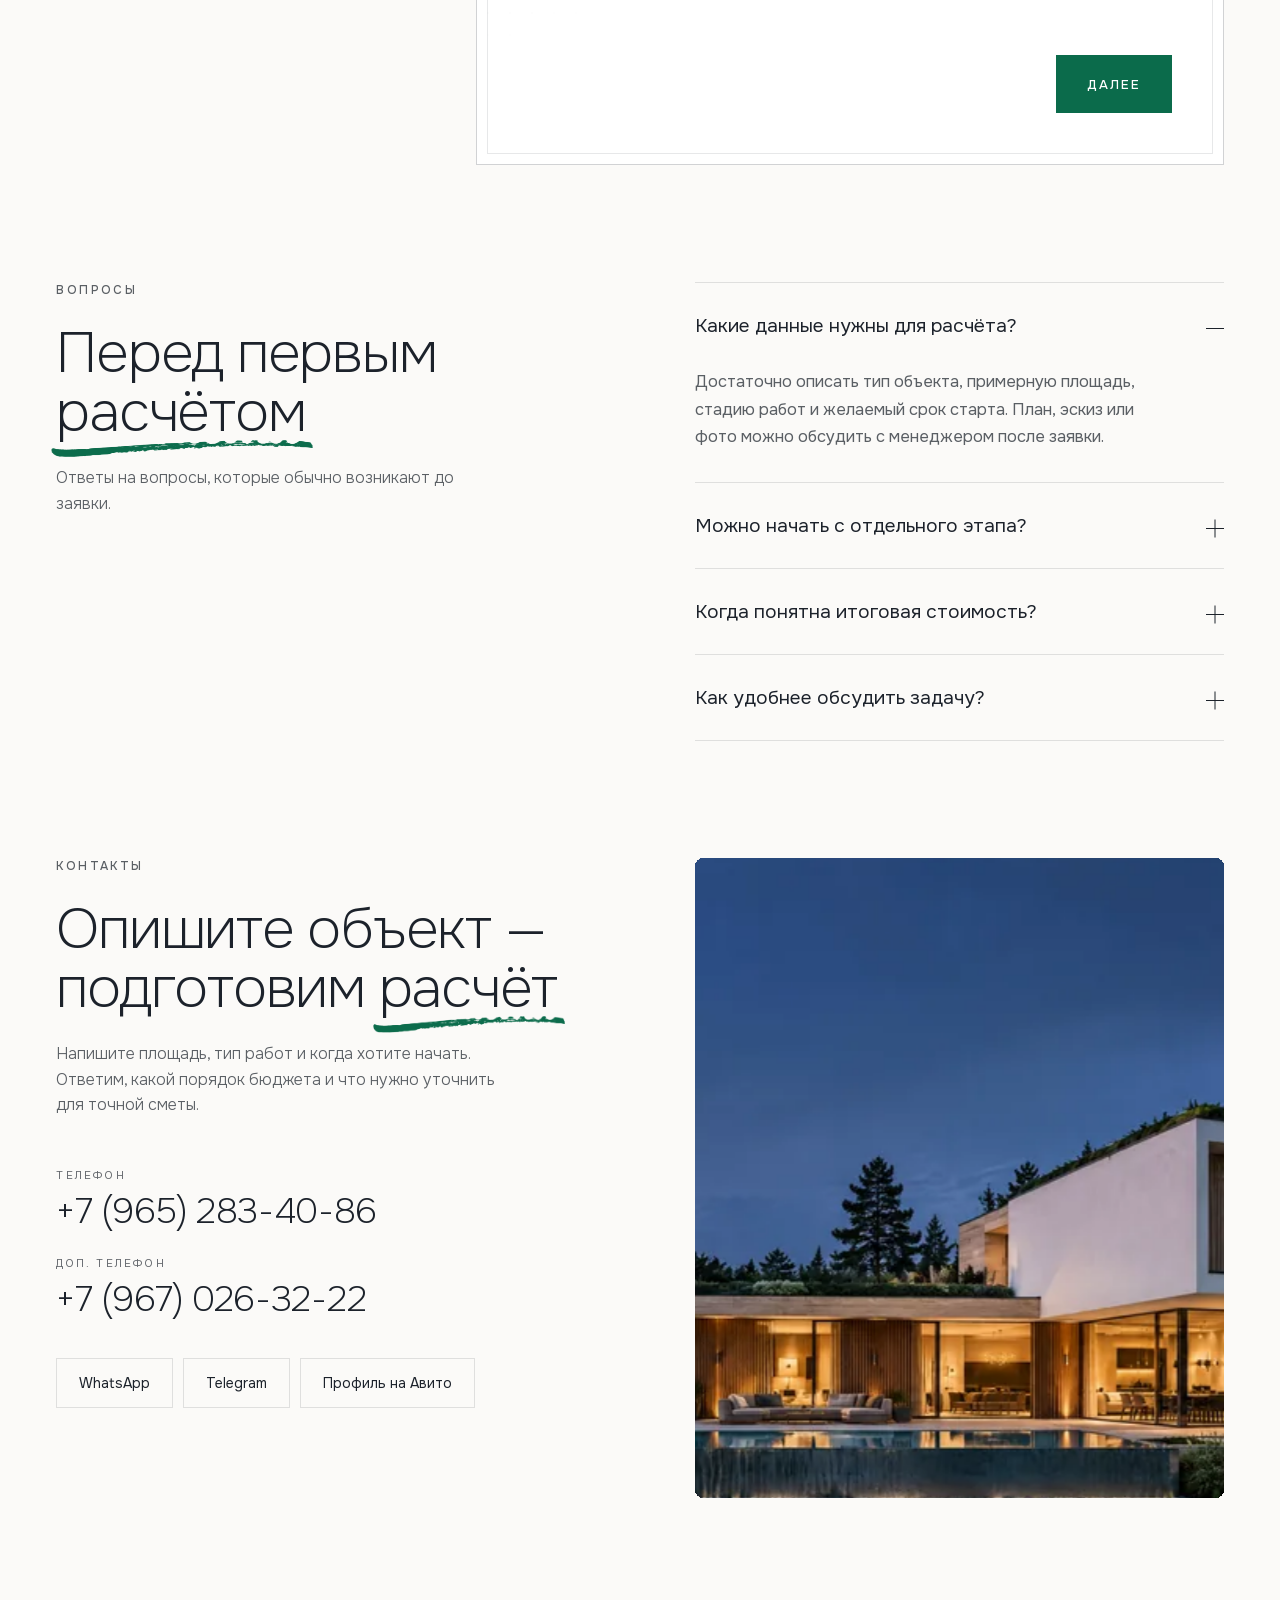
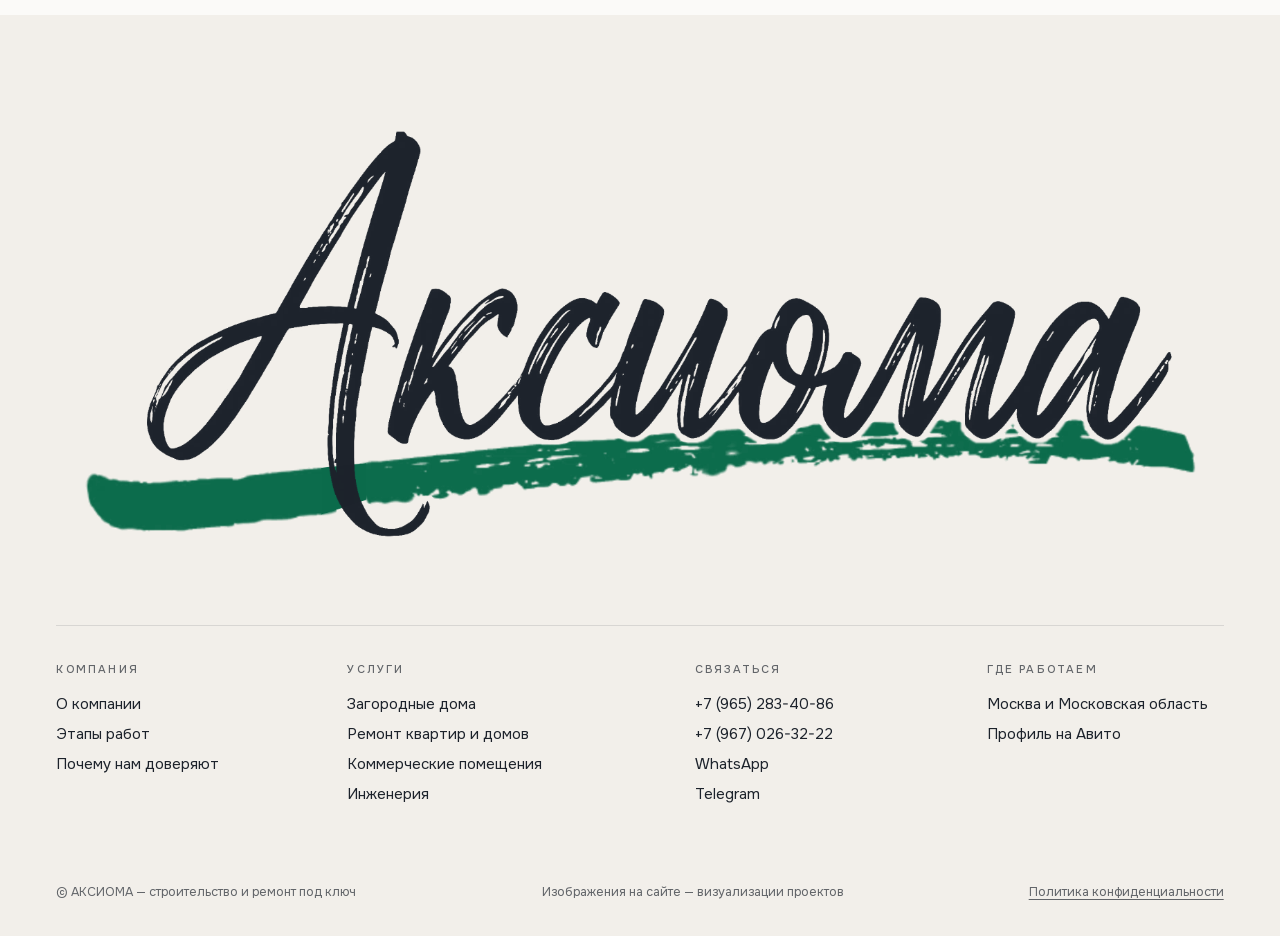
==== commit bbedb12d: "novaya: дом в шапке не прыгает, когда браузер прячет панели Co-Authored-By: Claude Opus 5.5 <noreply" ====
--- a/novaya/index.html
+++ b/novaya/index.html
@@ -25,9 +25,9 @@
 <script type="application/ld+json">{"@context":"https://schema.org","@type":"GeneralContractor","name":"АКСИОМА","description":"Строительство загородных домов и ремонт помещений под ключ","areaServed":"Москва и Московская область","telephone":["+79652834086","+79670263222"],"sameAs":["https://www.avito.ru/brands/i12637135"]}</script>
 <link rel="preload" as="font" type="font/woff2" href="assets/fonts/onest-cyr.woff2" crossorigin>
 <link rel="preload" as="font" type="font/woff2" href="assets/fonts/onest-lat.woff2" crossorigin>
-<link rel="preload" as="image" href="assets/m/house-photo-m.webp" fetchpriority="high" media="(max-width: 760px) and (max-aspect-ratio: 2/3)">
-<link rel="preload" as="image" href="assets/m/drawing-sepia-m.webp" media="(max-width: 760px) and (max-aspect-ratio: 2/3)">
-<link rel="preload" as="image" href="assets/house-photo-2400.webp" fetchpriority="high" media="not all and (max-width: 760px) and (max-aspect-ratio: 2/3)">
+<link rel="preload" as="image" href="assets/m/house-photo-m.webp" fetchpriority="high" media="(max-width: 760px) and (orientation: portrait)">
+<link rel="preload" as="image" href="assets/m/drawing-sepia-m.webp" media="(max-width: 760px) and (orientation: portrait)">
+<link rel="preload" as="image" href="assets/house-photo-2400.webp" fetchpriority="high" media="not all and (max-width: 760px) and (orientation: portrait)">
 <script src="sait.js" defer></script>
 <style>
 @font-face{font-family:'Onest';font-style:normal;font-weight:200 600;font-display:swap;src:url(assets/fonts/onest-cyr.woff2) format('woff2');unicode-range:U+0301,U+0400-045F,U+0490-0491,U+04B0-04B1,U+2116}
@@ -158,7 +158,7 @@
 .frame--photo{background:url(assets/house-photo-2400.webp) 0 0/100% 100% no-repeat}
 .frame--draw{background:var(--line-ink);-webkit-mask:url(assets/drawing-lines-2400.webp) 0 0/100% 100% no-repeat;mask:url(assets/drawing-lines-2400.webp) 0 0/100% 100% no-repeat}
 /* телефон: вырезка x 20–88 % из 2400-пиксельных картинок (видна только середина) */
-@media (max-width: 760px) and (max-aspect-ratio: 2/3){
+@media (max-width: 760px) and (orientation: portrait){
   .frame--photo{background-image:url(assets/m/house-photo-m.webp);background-size:68% 100%;background-position:62.5% 0}
   .frame--draw{background:url(assets/m/drawing-sepia-m.webp) 62.5% 0/68% 100% no-repeat;-webkit-mask:none;mask:none}
 }
@@ -252,8 +252,8 @@
 .card--cta .more{position:relative}
 
 /* ───── 4. ОТ ЧЕРТЕЖА К ДОМУ (закреплённый экран) ───── */
-.build{height:260vh;background:var(--paper)}
-.build .stage{position:sticky;top:0;height:100vh;overflow:hidden;container-type:size;--seam:100cqw}
+.build{height:calc(var(--vh-l, 100vh) * 2.6);background:var(--paper)}
+.build .stage{position:sticky;top:0;height:var(--vh-l, 100vh);overflow:hidden;container-type:size;--seam:100cqw}
 .build .frame{--W:max(100cqw, calc(100cqh * var(--ar)));--H:calc(var(--W) / var(--ar));position:absolute;width:var(--W);height:var(--H);left:calc((100cqw - var(--W)) * .62);top:calc((100cqh - var(--H)) / 2);will-change:transform}
 .build .side{position:absolute;inset:0;overflow:hidden;will-change:transform}
 /* шов едет так: «окно» сдвигается целиком, а картинка внутри — обратно, поэтому стоит на месте (только сдвиги слоёв — телефону легко) */
@@ -333,8 +333,8 @@
 .stg p{font-size:16px;line-height:1.6;color:var(--ink-2);max-width:460px}
 
 /* ───── 8. КАКИЕ ДОМА СТРОИМ (лента едет вбок) ───── */
-.gallery{height:250vh}
-.gallery .stage{position:sticky;top:0;height:100vh;overflow:hidden;display:flex;flex-direction:column;justify-content:center;gap:clamp(28px, 4.6vh, 54px)}
+.gallery{height:calc(var(--vh-l, 100vh) * 2.5)}
+.gallery .stage{position:sticky;top:0;height:var(--vh-l, 100vh);overflow:hidden;display:flex;flex-direction:column;justify-content:center;gap:clamp(28px, 4.6vh, 54px)}
 .g-head{padding:0 var(--pad);display:grid;grid-template-columns:calc(var(--c1) - var(--pad)) 1fr auto;align-items:end;gap:0 30px}
 .g-head .eyebrow{align-self:start;margin-top:14px}
 .g-head .h2{font-size:clamp(32px, 3.4vw, 56px)}
@@ -474,8 +474,8 @@
 @media (max-width: 1180px) and (max-aspect-ratio: 1/1), (max-width: 760px){
   :root{--c1:calc(var(--vw, 1vw) * 25);--c2:calc(var(--vw, 1vw) * 50);--c3:calc(var(--vw, 1vw) * 75)}
   .glines{display:none}
-  .hero-pin{height:230svh}
-  .hero{position:sticky;top:0;height:100svh;min-height:0;--seam:50cqw}
+  .hero-pin{height:calc(var(--vh-l, 100svh) * 2.3)}
+  .hero{position:sticky;top:0;height:var(--vh-l, 100svh);min-height:0;--seam:50cqw}
   .hero .frame{--H:58cqh;--W:calc(var(--H) * var(--ar));--L:clamp(calc(100cqw - var(--W)), calc(var(--seam) - var(--sx) * var(--W)), 0px);top:calc(100cqh - var(--H));animation:none}
   .hero .side--photo{-webkit-mask:linear-gradient(transparent 0, transparent 45cqh, #000 60cqh);mask:linear-gradient(transparent 0, transparent 45cqh, #000 60cqh)}
   .hero .fade{-webkit-mask:linear-gradient(transparent 38cqh, #000 50cqh);mask:linear-gradient(transparent 38cqh, #000 50cqh)}
@@ -537,7 +537,7 @@
   .hero .display .thin{font-size:min(30px, calc((100vw - 40px) / 11.4))}
   .hero h1.eyebrow{font-size:12px;line-height:1.45}
   .hero .cta{font-size:12.5px;margin-top:14px;padding:10px 0}
-  .seam-tag{bottom:20px;font-size:11px;letter-spacing:.2em}
+  .seam-tag{bottom:calc(var(--vh-cut, 0px) + 20px);font-size:11px;letter-spacing:.2em}
   .seam-tag--l::after,.seam-tag--r::before{width:14px}
   /* о компании */
   .intro{padding-top:80px}
@@ -566,7 +566,7 @@
   .card--sm .more svg{width:34px}
   .card--cta{padding:26px 22px;gap:22px}
   /* от чертежа к дому: без коробки — текст на бумаге, которая тает к картинке */
-  .build{height:240vh}
+  .build{height:calc(var(--vh-l, 100vh) * 2.4)}
   .build .copy{left:0;right:0;top:var(--nav);width:auto;padding:16px var(--pad) 60px;border:0;background:linear-gradient(var(--paper) 62%, rgba(251,250,248,0))}
   .build .copy .eyebrow{display:none}
   .build .copy .h2{font-size:28px;margin-top:0}
@@ -575,7 +575,7 @@
   .steps3 h3{font-size:19px;margin:0;font-weight:400}
   .build .steps3 p{display:none}
   .steps3-dots{display:none}
-  .build .seam-line span{bottom:calc(100vh - 100svh + 28px);font-size:11.5px}
+  .build .seam-line span{bottom:calc(var(--vh-cut, 0px) + 28px);font-size:11.5px}
   /* выезд */
   .local{grid-template-columns:1fr}
   .local .txt{padding:34px 0 0}
@@ -641,20 +641,20 @@
   .foot-bottom{margin-top:40px}
 }
 /* короткий телефон (SE, mini, открытые панели Safari): шапка помещается целиком */
-@media (max-width: 760px) and (max-height: 640px){
-  .hero .title{top:calc(var(--nav) + 16px)}
-  .script{width:min(calc(100cqw - 20px), 640px, calc(100svh * .54))}
-  .hero .cta{margin-top:6px}
-  .seam-tag{bottom:14px}
+@media (max-width: 760px){
+  .short .hero .title{top:calc(var(--nav) + 16px)}
+  .short .script{width:min(calc(100cqw - 20px), 640px, calc((var(--vh-l, 100svh) - var(--vh-cut, 0px)) * .54))}
+  .short .hero .cta{margin-top:6px}
+  .short .seam-tag{bottom:calc(var(--vh-cut, 0px) + 14px)}
 }
 /* телефон лёжа: всё рассчитано на низкий экран */
 @media (max-height: 520px) and (orientation: landscape){
   :root{--nav:56px} .nav.is-compact{height:52px}
-  .hero{min-height:0;height:100svh}
+  .hero{min-height:0;height:var(--vh-l, 100svh)}
   .hero .title{--u:max(20px, min(3.35cqw, 6.2cqh));top:calc(var(--nav) + 4cqh)}
   .hero .display{margin-top:2cqh} .script{margin-top:max(18px, 4cqh)}
   .hero .cta{margin-top:2cqh} .scroll-hint{display:none} .seam-tag{bottom:14px}
-  .build .stage,.gallery .stage{height:100svh}
+  .build .stage,.gallery .stage{height:var(--vh-l, 100svh)}
   .build .copy{top:calc(var(--nav) + 10px);width:min(400px, 46vw);padding:18px 22px}
   .build .copy .h2{font-size:28px;margin-top:10px}
   .steps3{margin-top:14px} .steps3 p{display:none} .steps3-dots{margin-top:14px}
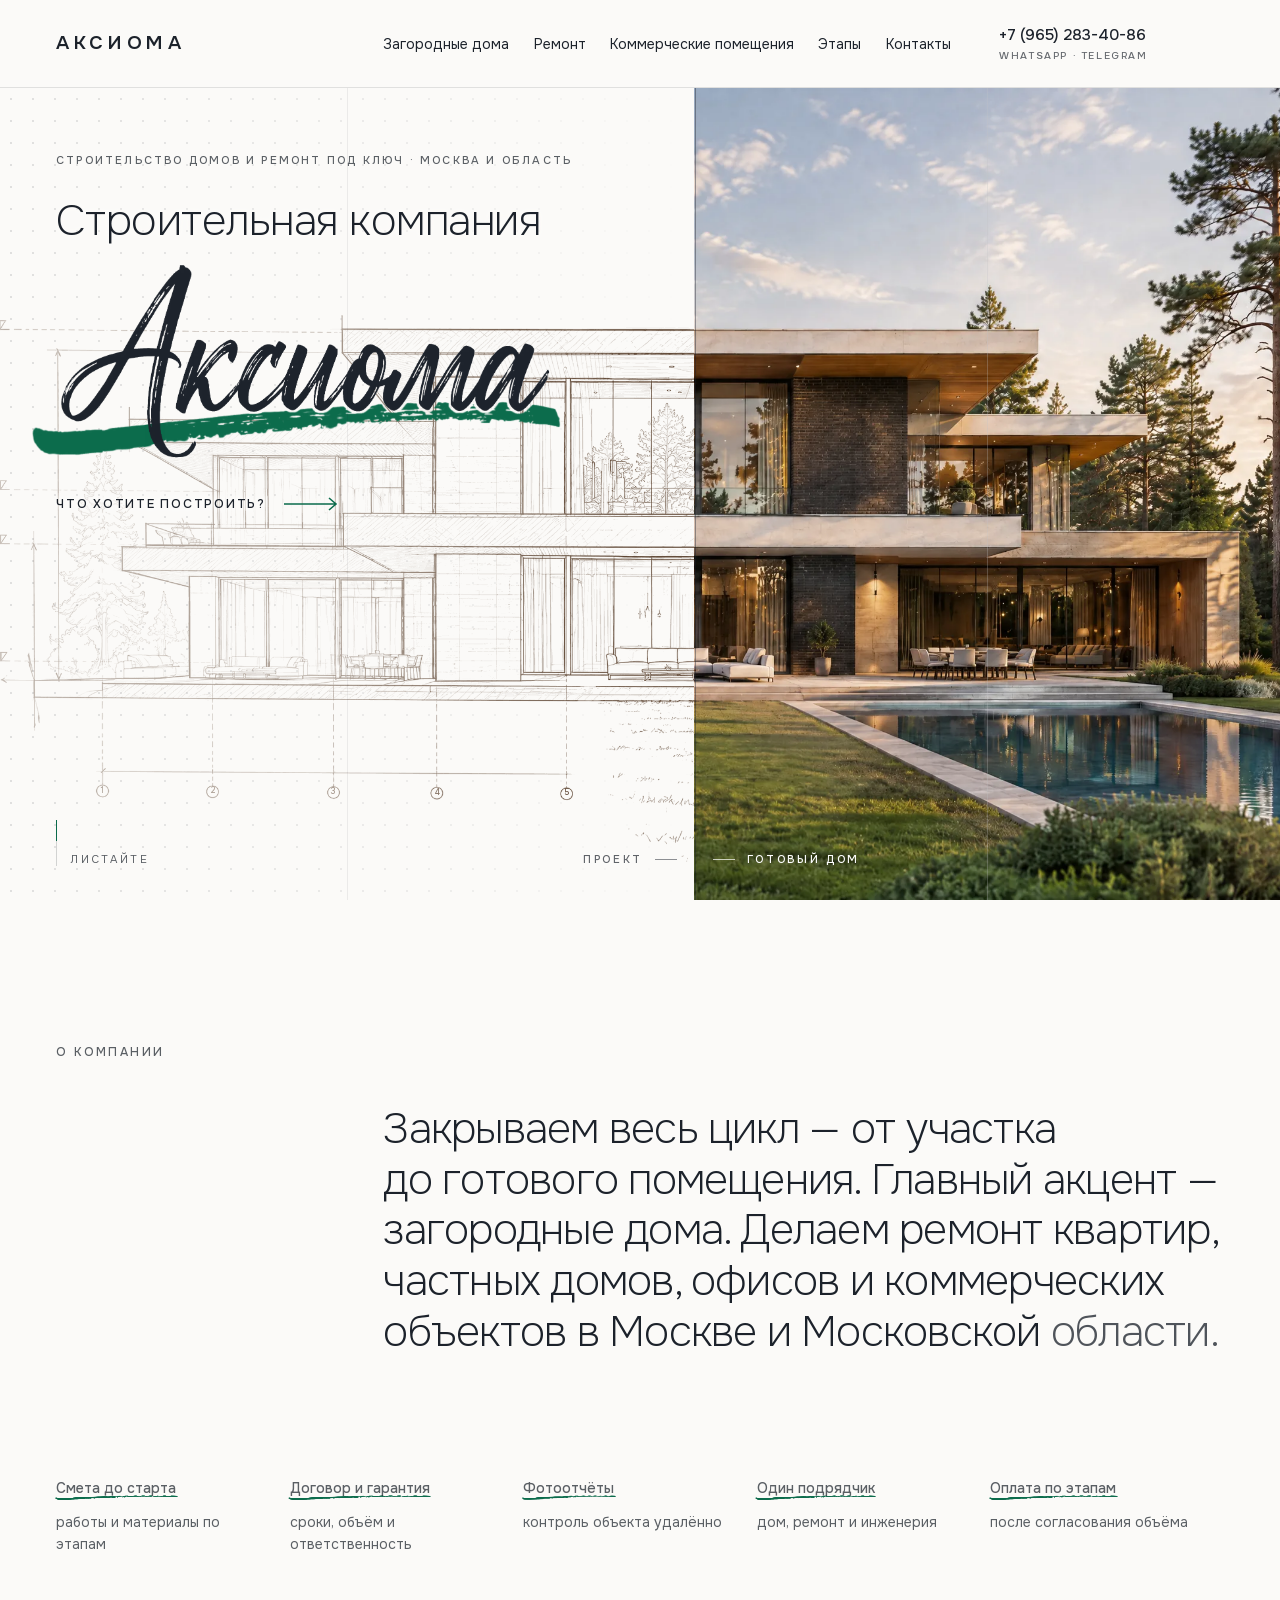
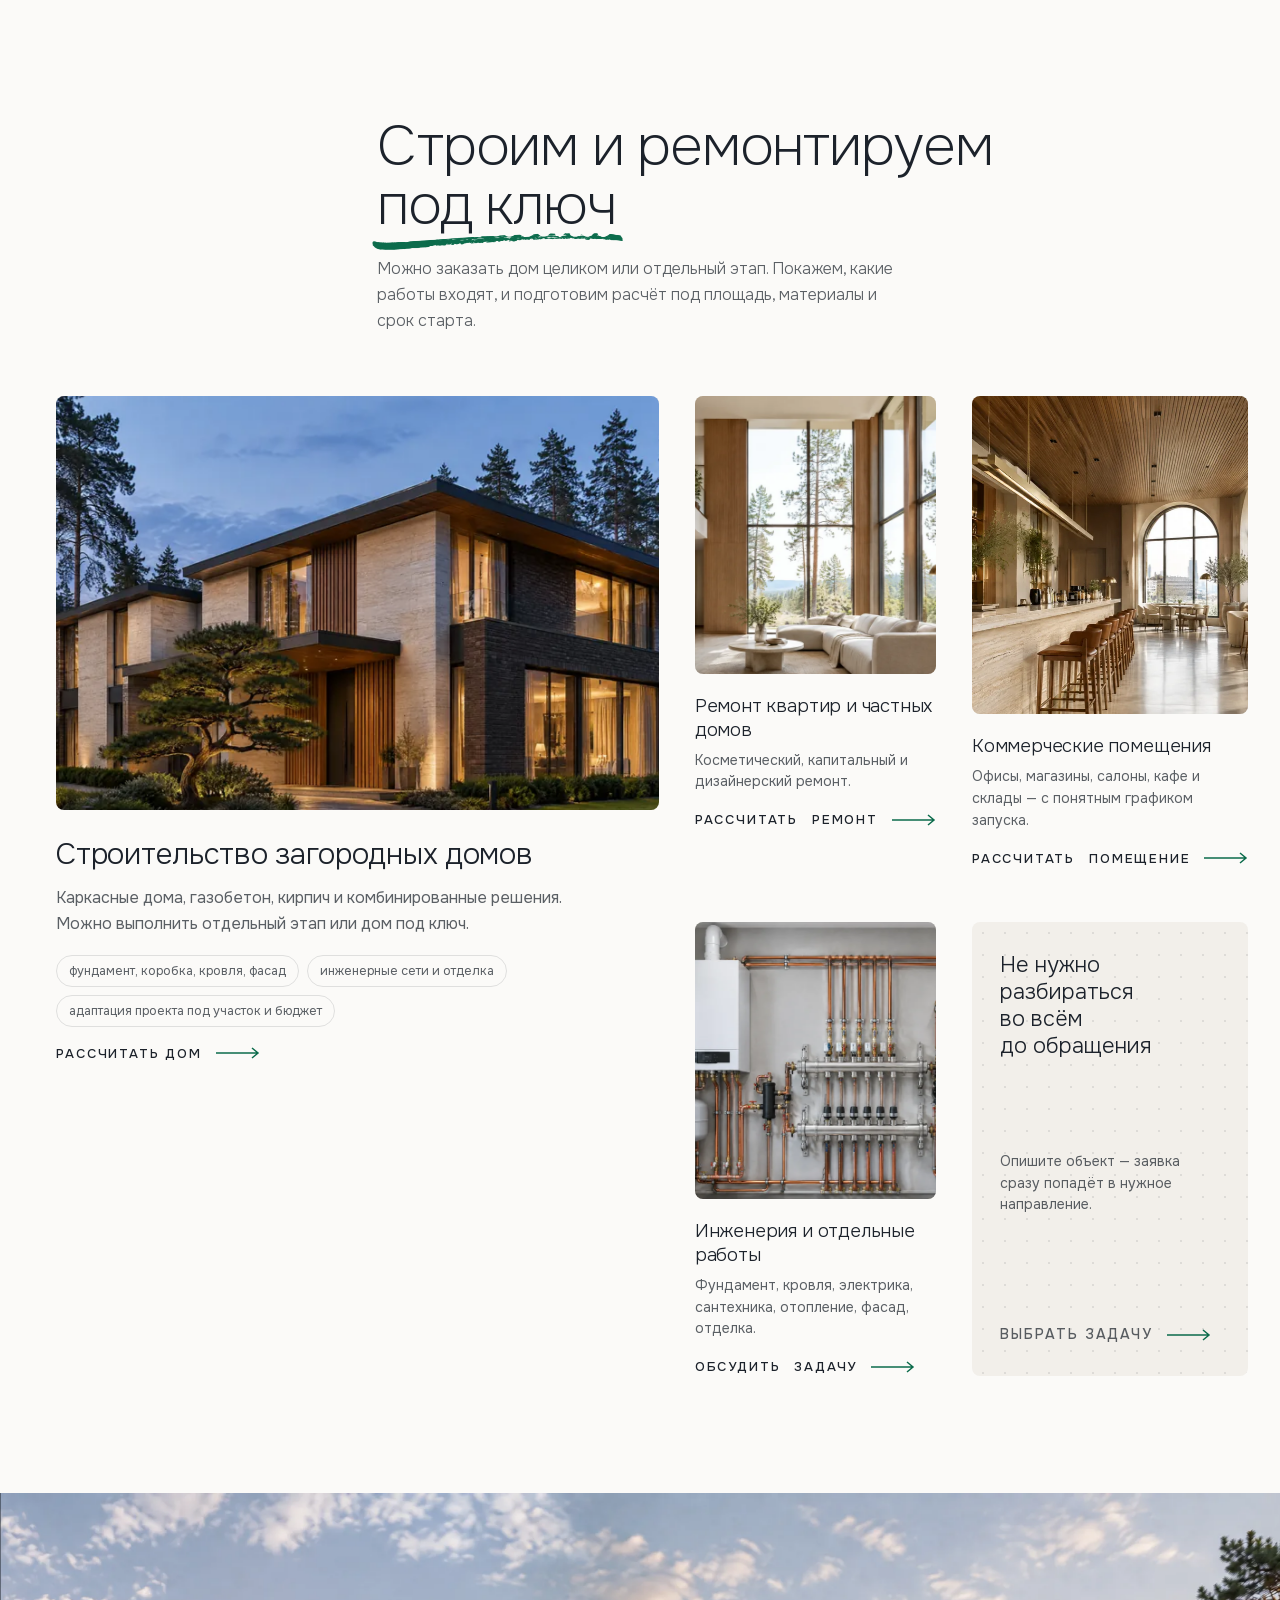
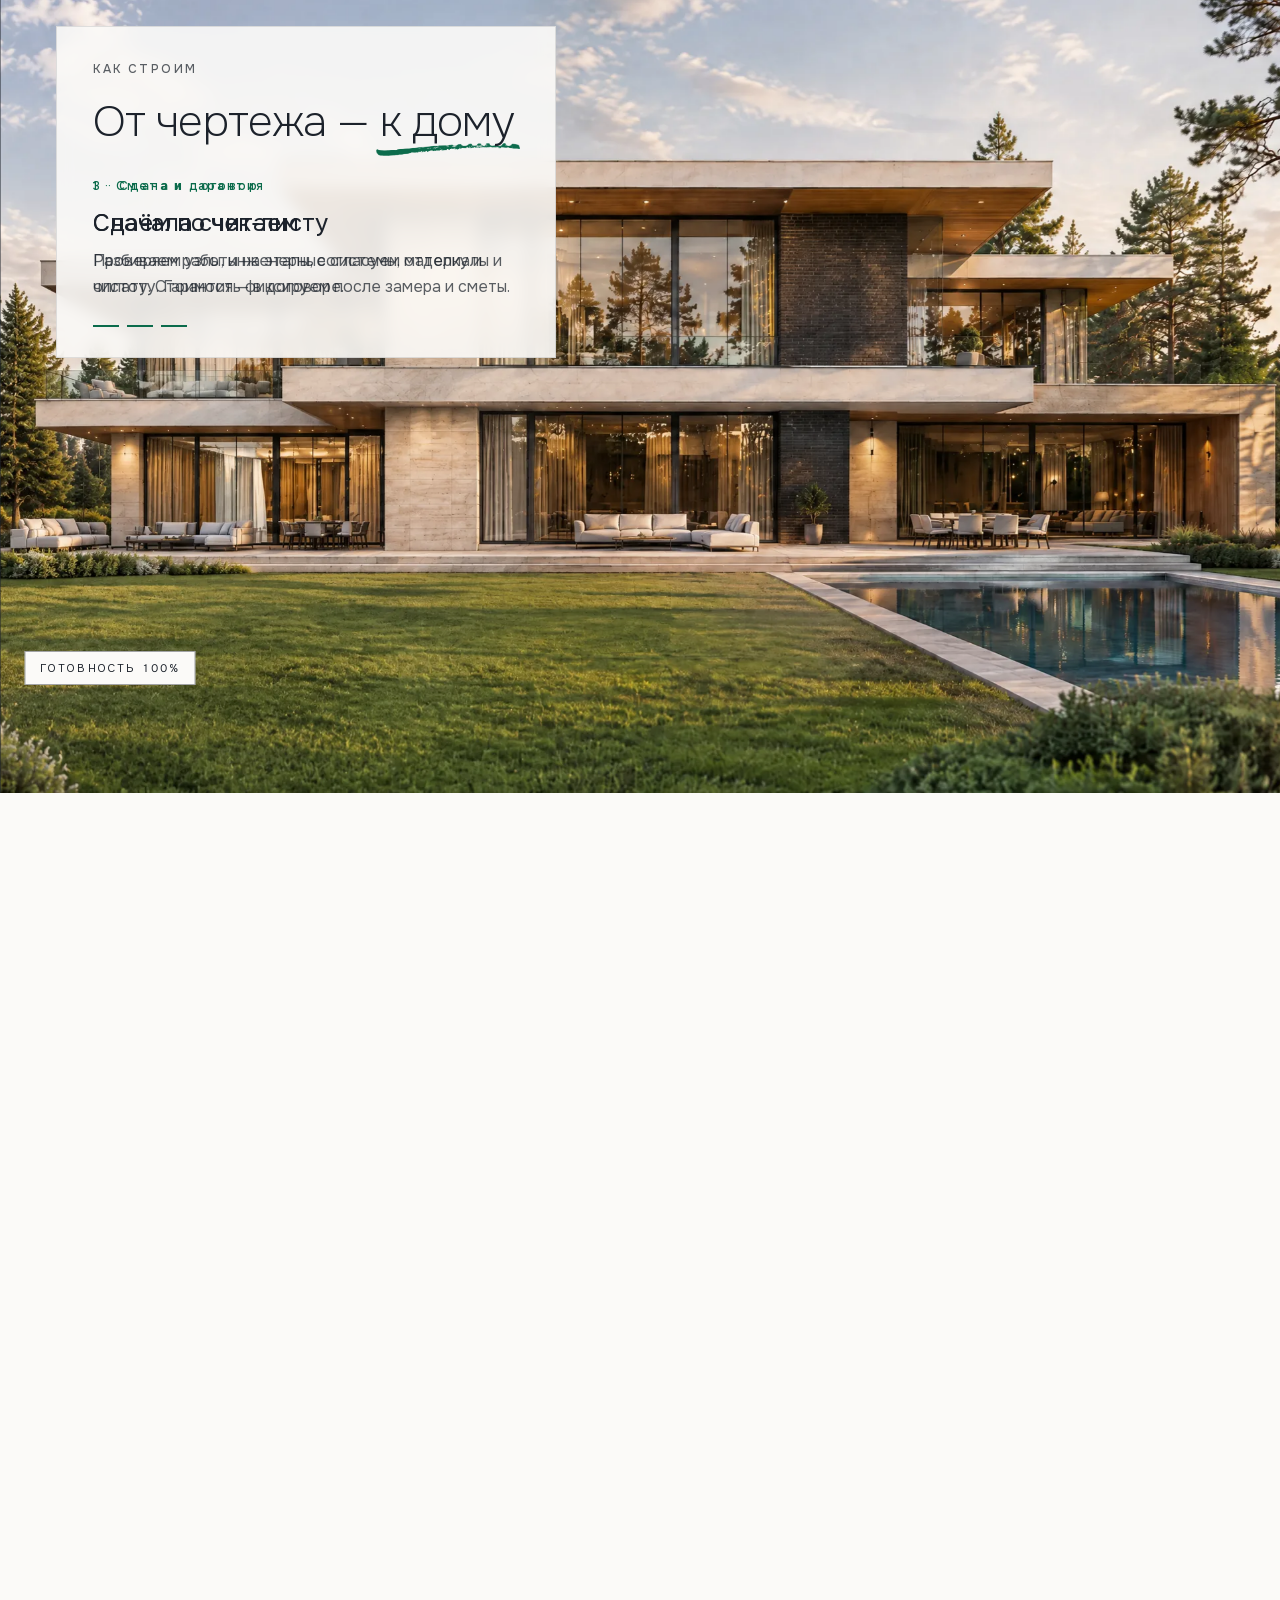
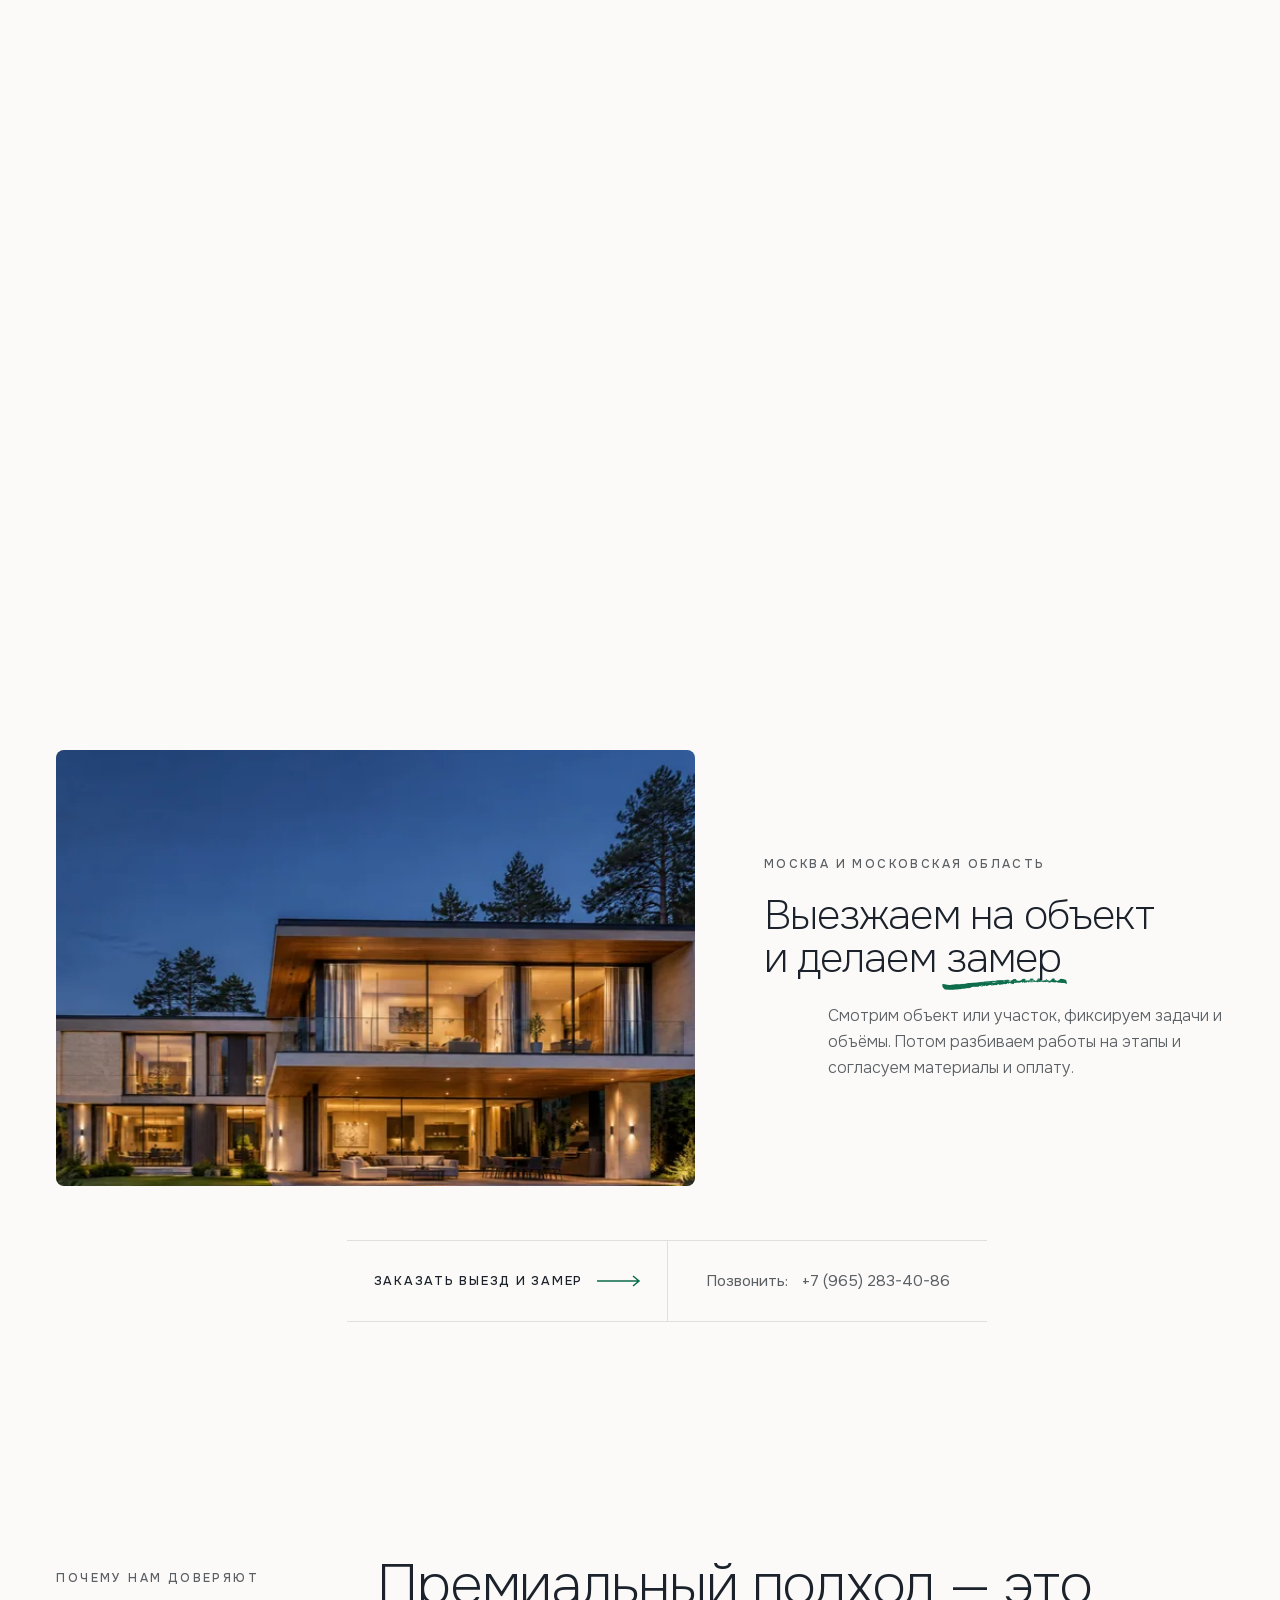
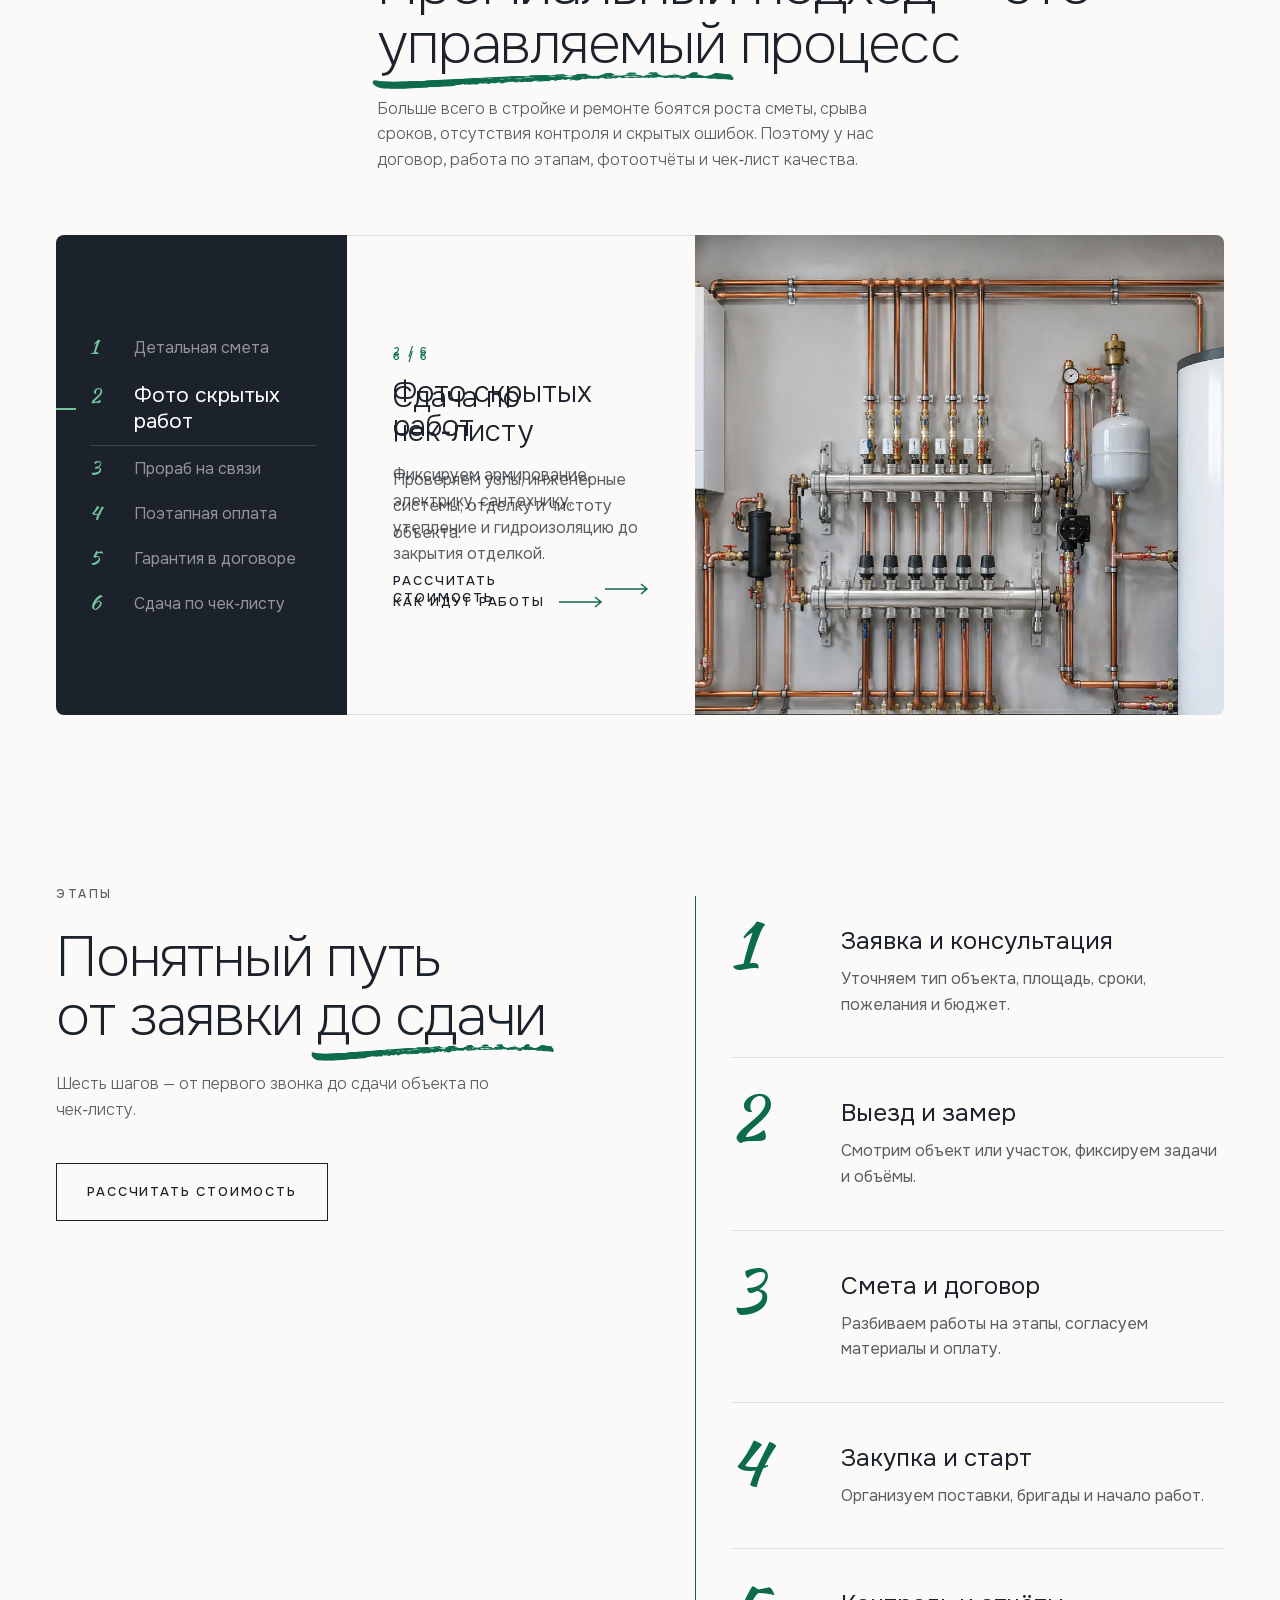
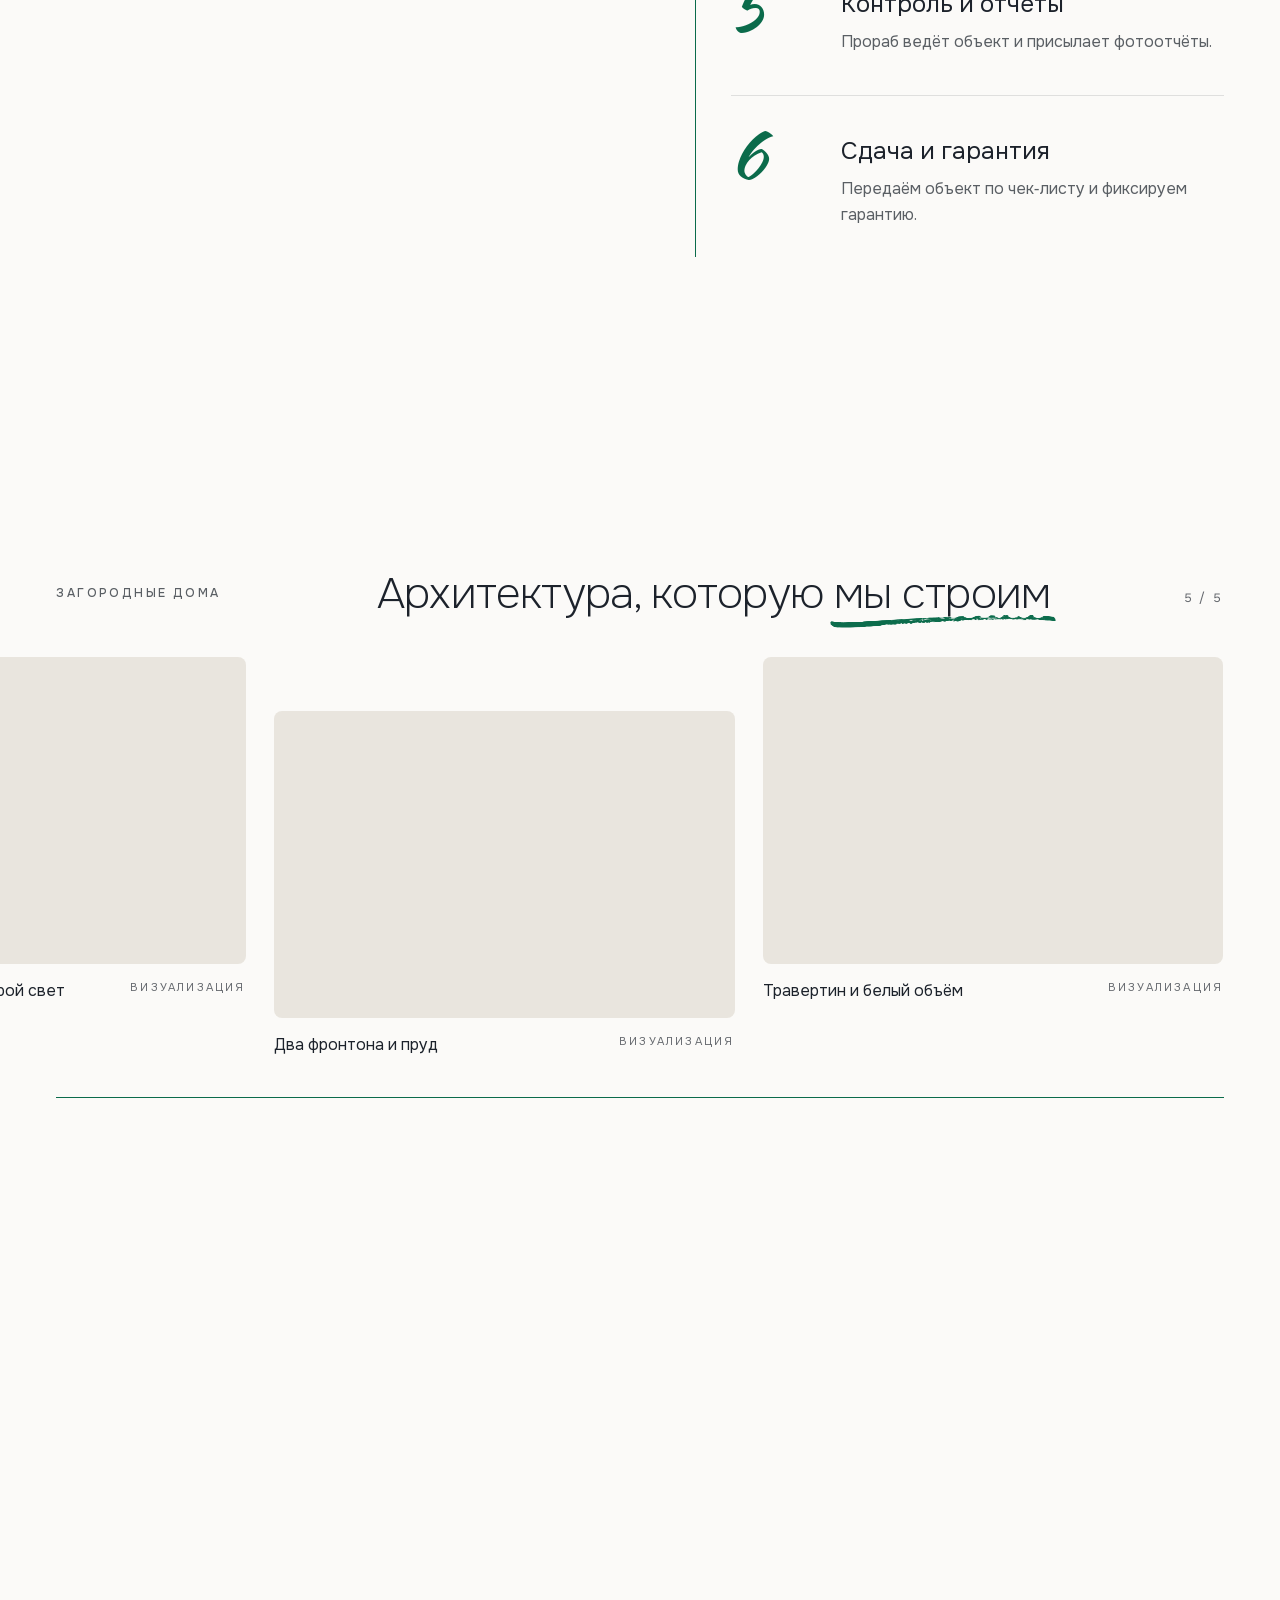
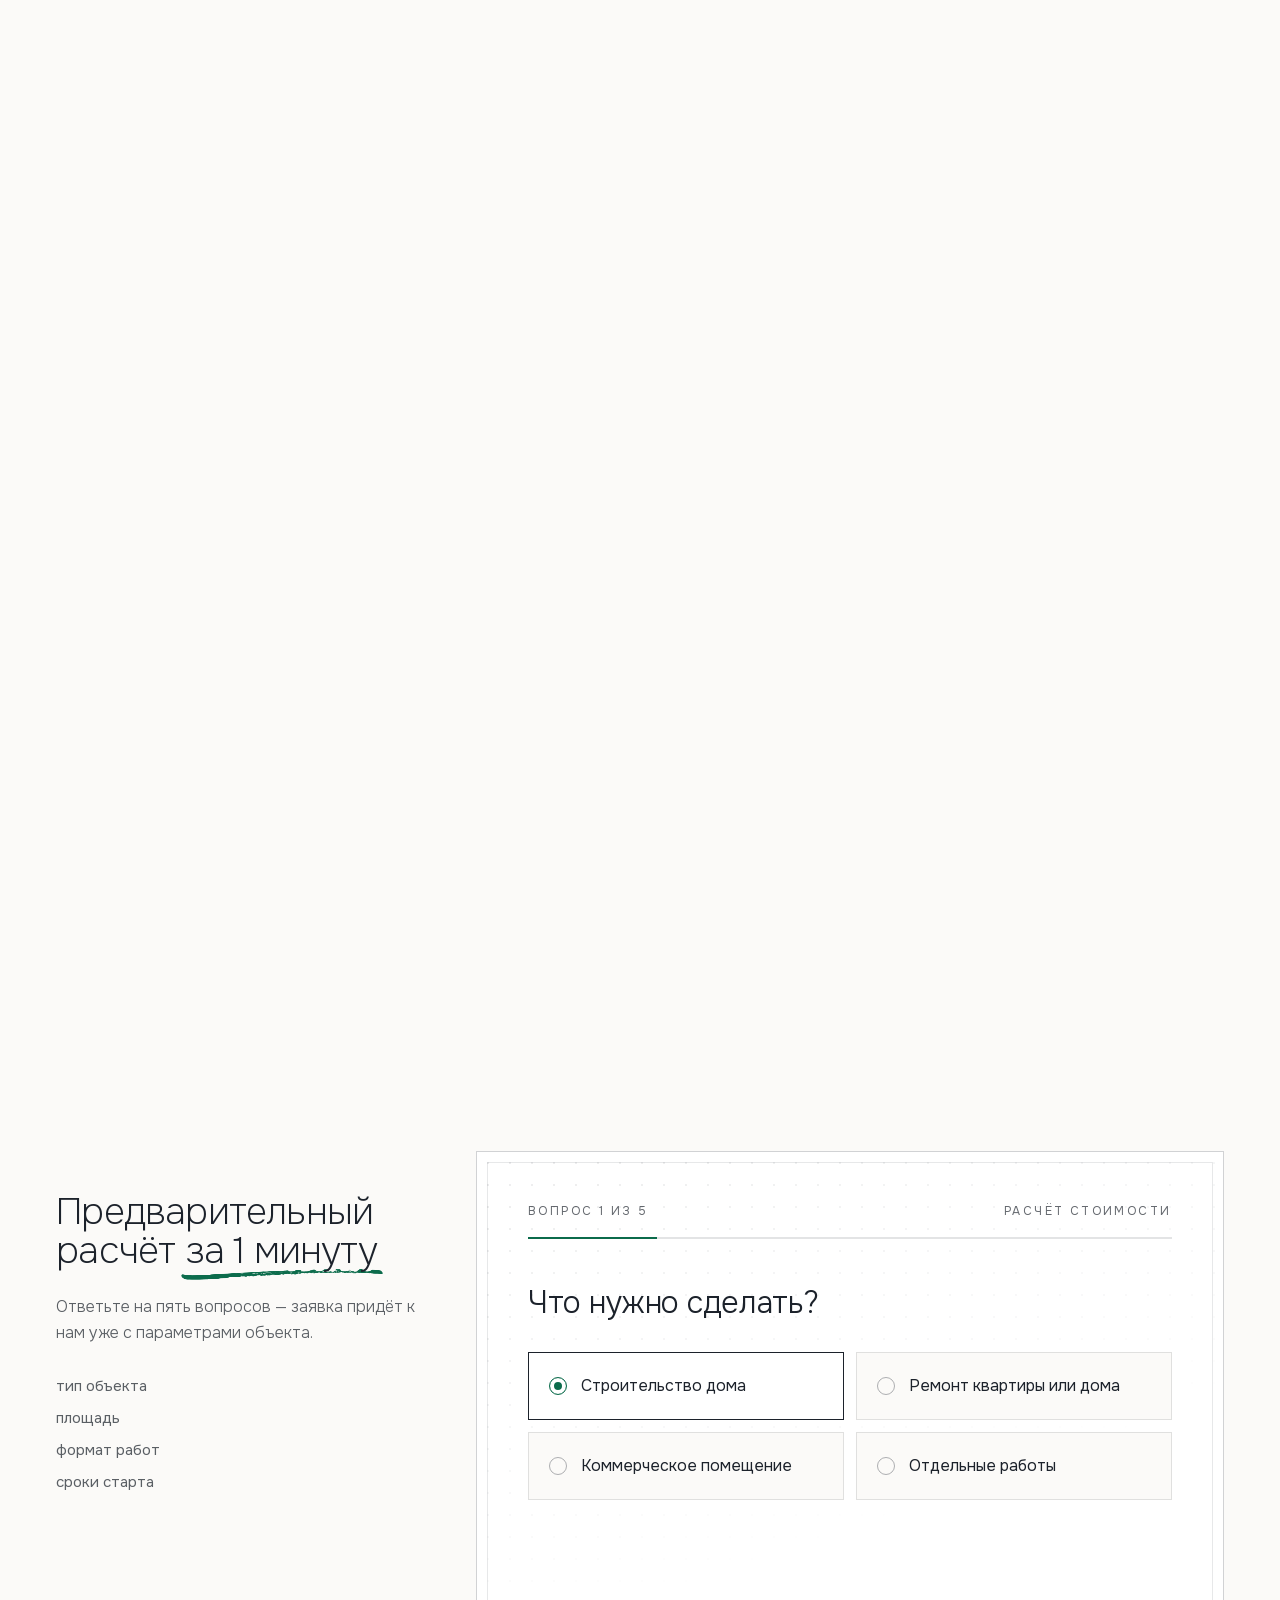
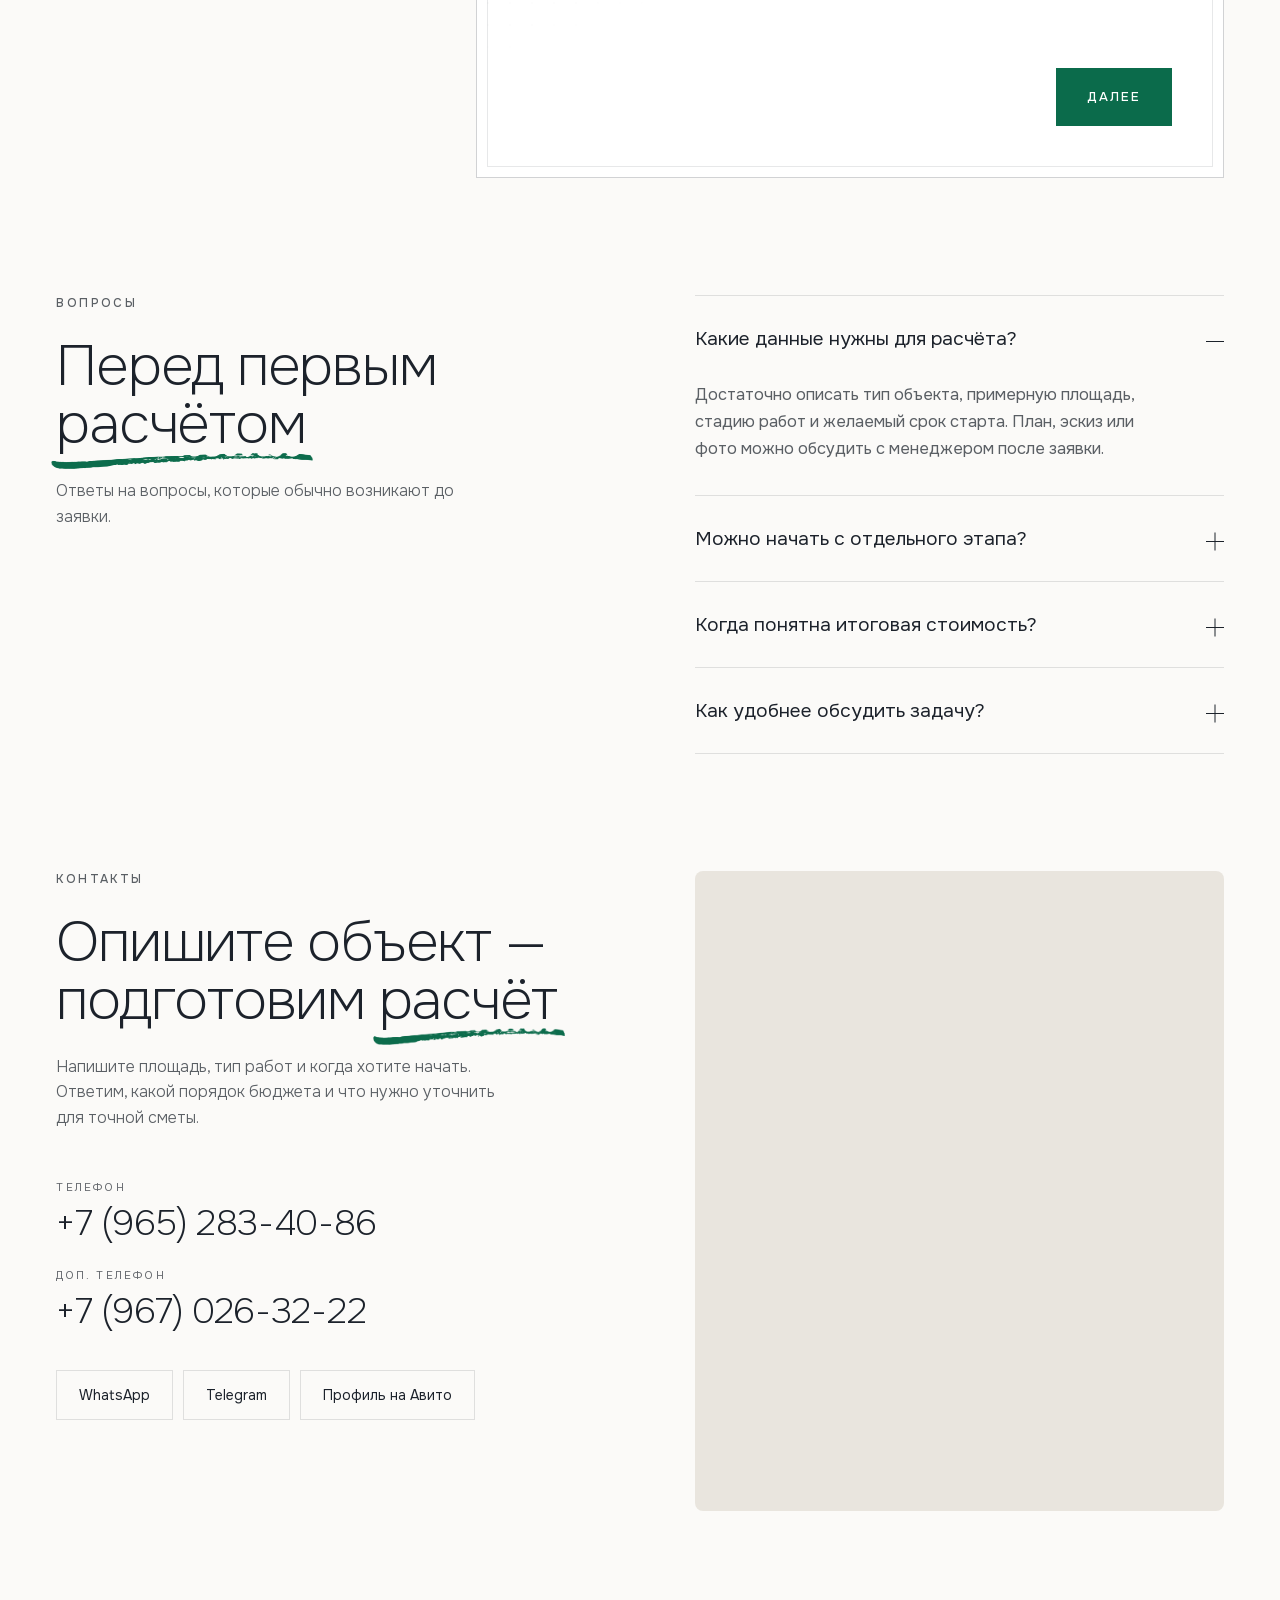
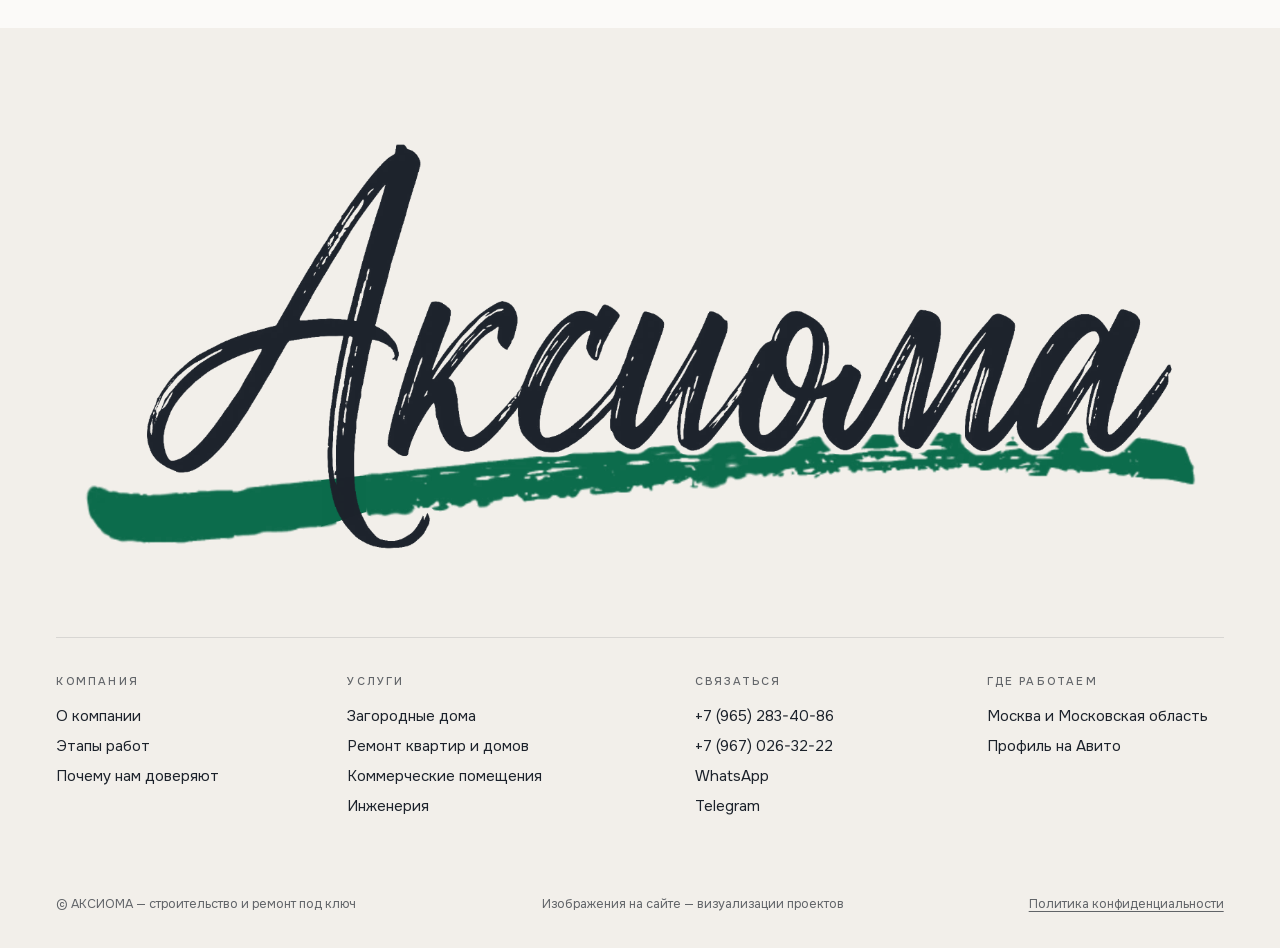
==== commit 19d5cf0e: "novaya: по итогам проверки — колесо на Mac, пробелы, форма, планшеты, поворот, меню Co-Authored-By: " ====
--- a/novaya/index.html
+++ b/novaya/index.html
@@ -81,7 +81,9 @@
   background:var(--paper);border-bottom:1px solid var(--rule);transition:transform .6s var(--ease), height .5s var(--ease)}
 .nav.is-compact{height:68px}
 .nav.is-hidden{transform:translateY(-101%)}
-.nav:focus-within,.menu-open .nav{transform:none}
+.menu-open .nav{transform:none}
+.nav:has(:focus-visible){transform:none}
+@supports not selector(:has(*)){ .nav:focus-within{transform:none} }
 .logo{display:flex;flex-direction:column;gap:5px;line-height:1}
 .logo b{font-weight:600;font-size:19px;letter-spacing:.24em}
 .logo small{font-size:9.5px;font-weight:400;letter-spacing:.2em;color:var(--ink-3);text-transform:uppercase}
@@ -113,6 +115,8 @@
 .menu-contact .row{display:grid;grid-template-columns:1fr 1fr;gap:10px}
 .menu-contact .row a{height:52px;display:flex;align-items:center;justify-content:center;border:1px solid var(--rule);font-size:14.5px}
 @media (min-width: 1181px){ .menu-links,.menu-contact{margin-left:calc(var(--c1) - var(--pad) + 36px)} }
+@media (min-width: 761px){ .menu{gap:clamp(18px, 4vh, 36px);padding-top:calc(var(--nav) + 2.5vh)} .menu-links a{font-size:clamp(26px, min(4vw, 4.8vh), 46px);padding:clamp(3px, .8vh, 8px) 0} }
+@media (max-width: 760px){ .short .menu{padding-top:calc(var(--nav) + 14px);gap:22px} .short .menu-links a{font-size:23px;padding:5px 0} }
 
 /* ───── общие элементы ───── */
 .eyebrow{font-size:12px;font-weight:500;letter-spacing:.2em;text-transform:uppercase;color:var(--ink-2);display:flex;align-items:center;gap:14px}
@@ -185,12 +189,12 @@
 .hero .cta{display:inline-flex;align-items:center;gap:18px;margin-top:3.2cqh;font-size:max(12.5px, calc(var(--u) * .29));font-weight:500;letter-spacing:.14em;text-transform:uppercase;padding:6px 0;text-shadow:0 0 4px var(--paper),0 0 10px var(--paper),0 0 18px var(--paper)}
 .hero .cta svg{filter:drop-shadow(0 0 4px var(--paper))}
 .hero .cta svg{color:var(--accent);width:54px;height:14px;overflow:visible;transition:transform .6s var(--ease)}
-.seam-tag{position:absolute;z-index:5;bottom:34px;font-size:11px;font-weight:500;letter-spacing:.24em;text-transform:uppercase;display:flex;align-items:center;gap:12px}
+.seam-tag{position:absolute;z-index:5;bottom:calc(var(--vh-cut, 0px) + 34px);font-size:11px;font-weight:500;letter-spacing:.24em;text-transform:uppercase;display:flex;align-items:center;gap:12px}
 .hero .seam-tag--l{right:calc(100cqw - var(--cut, var(--seam)) + 18px);color:rgba(28,34,43,.7);text-shadow:0 0 6px var(--paper),0 0 12px var(--paper)}
 .hero .seam-tag--r{left:calc(var(--cut, var(--seam)) + 18px);color:#fff;text-shadow:0 1px 12px rgba(0,0,0,.45)}
 .seam-tag--l::after,.seam-tag--r::before{content:"";width:22px;height:1px;background:currentColor;opacity:.7}
 .hero .seam-tag--l::after{box-shadow:0 0 0 3px var(--paper)}
-.scroll-hint{position:absolute;z-index:5;left:var(--pad);bottom:34px;display:flex;align-items:flex-end;gap:14px;font-size:11px;letter-spacing:.24em;text-transform:uppercase;color:var(--ink-2)}
+.scroll-hint{position:absolute;z-index:5;left:var(--pad);bottom:calc(var(--vh-cut, 0px) + 34px);display:flex;align-items:flex-end;gap:14px;font-size:11px;letter-spacing:.24em;text-transform:uppercase;color:var(--ink-2)}
 .scroll-hint i{position:relative;display:block;width:1px;height:46px;background:rgba(28,34,43,.18);overflow:hidden}
 .scroll-hint i::after{content:"";position:absolute;left:0;top:0;width:100%;height:45%;background:var(--accent);animation:drip 2.4s var(--ease) infinite}
 @keyframes drip{0%{transform:translateY(-100%)}60%,100%{transform:translateY(230%)}}
@@ -199,6 +203,8 @@
    дом «достраивается» справа только когда фото уже загружено и раскодировано (раньше ждали все картинки страницы) */
 .hero .side--draw{transition:opacity 1.1s var(--ease)}
 .draw-wait .hero .side--draw{opacity:0}
+.hero .seam-tag,.hero .hgrid{transition:filter 1.1s var(--ease)}
+.draw-wait .hero .seam-tag--l,.draw-wait .hero .hgrid,.photo-wait .hero .seam-tag--r{filter:opacity(0)}
 .hero .side--photo{transition:clip-path 1.6s var(--ease) .15s}
 .is-ready .hero .side--photo{transition:none}
 .photo-wait .hero .side--photo{clip-path:inset(var(--nav) 0 0 100cqw)}
@@ -264,7 +270,7 @@
 .build .side > .dots{transform:translate3d(var(--sx0),0,0)}
 .build .side > .frame{transform:translate3d(var(--sx0),0,0) scale(var(--drift, 1))}
 .build .seam-line{position:absolute;top:0;bottom:0;left:0;transform:translate3d(var(--seam),0,0);width:1px;background:rgba(28,34,43,.5);z-index:4}
-.build .seam-line span{opacity:var(--tag-o,1);transition:opacity .3s;position:absolute;top:auto;bottom:max(48px, 12vh);left:0;transform:translate(calc(-50% + var(--tag-dx,0px)),0);background:var(--paper);border:1px solid rgba(28,34,43,.4);padding:9px 14px;font-size:11px;letter-spacing:.2em;text-transform:uppercase;white-space:nowrap;font-variant-numeric:tabular-nums}
+.build .seam-line span{opacity:var(--tag-o,1);transition:opacity .3s;position:absolute;top:auto;bottom:calc(var(--vh-cut, 0px) + max(48px, 12vh));left:0;transform:translate(calc(-50% + var(--tag-dx,0px)),0);background:var(--paper);border:1px solid rgba(28,34,43,.4);padding:9px 14px;font-size:11px;letter-spacing:.2em;text-transform:uppercase;white-space:nowrap;font-variant-numeric:tabular-nums}
 .build .copy{position:absolute;z-index:5;left:var(--pad);top:calc(var(--nav) + 5vh);width:min(500px, 40vw);padding:34px 36px 30px;background:rgba(251,250,248,.9);-webkit-backdrop-filter:blur(8px);backdrop-filter:blur(8px);border:1px solid var(--rule)}
 .build .copy .h2{font-size:clamp(34px, 3.4vw, 56px);margin-top:22px}
 .steps3{margin-top:34px;display:grid}
@@ -314,7 +320,6 @@
 .tab-img .pimg.on{opacity:1}
 .tab-img .pimg img{transition:scale 6s linear}
 .tab-img .pimg.on img{--ps:1.08}
-.tabs-cta{display:none}
 
 /* ───── 7. ЭТАПЫ ───── */
 .stages{display:grid;grid-template-columns:calc(var(--c2) - var(--pad)) 1fr}
@@ -564,10 +569,11 @@
   .card--sm p{font-size:14.5px;margin-top:6px}
   .card--sm .more{margin-top:10px;font-size:12px;letter-spacing:.1em;gap:10px}
   .card--sm .more svg{width:34px}
+  .card--sm .more{white-space:nowrap} .card--sm .more-x{display:none}
   .card--cta{padding:26px 22px;gap:22px}
   /* от чертежа к дому: без коробки — текст на бумаге, которая тает к картинке */
   .build{height:calc(var(--vh-l, 100vh) * 2.4)}
-  .build .copy{left:0;right:0;top:var(--nav);width:auto;padding:16px var(--pad) 60px;border:0;background:linear-gradient(var(--paper) 62%, rgba(251,250,248,0))}
+  .build .copy{left:0;right:0;top:0;width:auto;padding:calc(var(--nav) + 16px) var(--pad) 60px;border:0;background:linear-gradient(var(--paper) 62%, rgba(251,250,248,0))}
   .build .copy .eyebrow{display:none}
   .build .copy .h2{font-size:28px;margin-top:0}
   .steps3{margin-top:10px}
@@ -591,7 +597,6 @@
   .tab-pane h3{grid-column:2;font-size:21px;font-weight:400;margin:2px 0 6px}
   .tab-pane p{grid-column:2;font-size:15.5px;line-height:1.55}
   .tab-pane .more,.tab-pane .of{display:none}
-  .tabs-cta{display:inline-flex;margin-top:26px}
   /* этапы */
   .stages{grid-template-columns:1fr}
   .stages .left{position:static;padding:0 0 32px}
@@ -653,12 +658,12 @@
   .hero{min-height:0;height:var(--vh-l, 100svh)}
   .hero .title{--u:max(20px, min(3.35cqw, 6.2cqh));top:calc(var(--nav) + 4cqh)}
   .hero .display{margin-top:2cqh} .script{margin-top:max(18px, 4cqh)}
-  .hero .cta{margin-top:2cqh} .scroll-hint{display:none} .seam-tag{bottom:14px}
+  .hero .cta{margin-top:2cqh} .scroll-hint{display:none} .seam-tag{bottom:calc(var(--vh-cut, 0px) + 14px)}
   .build .stage,.gallery .stage{height:var(--vh-l, 100svh)}
   .build .copy{top:calc(var(--nav) + 10px);width:min(400px, 46vw);padding:18px 22px}
   .build .copy .h2{font-size:28px;margin-top:10px}
   .steps3{margin-top:14px} .steps3 p{display:none} .steps3-dots{margin-top:14px}
-  .build .seam-line span{bottom:14px}
+  .build .seam-line span{bottom:calc(var(--vh-cut, 0px) + 14px)}
   .g-head .h2{font-size:26px} .gcard{width:min(32vw, 320px)} .gallery .stage{gap:16px}
   .contact .pimg{min-height:0;height:min(80svh, 420px)}
 }
@@ -669,7 +674,6 @@
   .tab-pane h3{grid-column:2;font-size:21px;font-weight:400;margin:2px 0 6px}
   .tab-pane p{grid-column:2}
   .tab-pane .more,.tab-pane .of{display:none}
-  .tabs-cta{display:inline-flex;margin-top:26px}
 }
 @media (min-width: 1181px) and (max-height: 860px){
   .card--big{top:76px} .card--big .pimg{aspect-ratio:16/10}
@@ -695,6 +699,7 @@
   .build .stage{position:relative;height:auto;padding:calc(var(--nav) + 20px) 0 60px}
   .build .copy{position:relative;left:auto;right:auto;top:auto;width:auto;margin:0 var(--pad)}
 }
+html:not(.js) .hero-pin{height:auto} html:not(.js) .hero{position:relative} html:not(.js) .build{height:auto} html:not(.js) .build .stage{position:relative;--seam:50cqw} html:not(.js) .build .seam-line span,html:not(.js) .burger{display:none}
 @media (forced-colors: active){
   .script .word,.foot .big .word,.frame--draw,.burger span{forced-color-adjust:none;background:CanvasText}
   .script .halo{display:none}
@@ -770,7 +775,7 @@
 
 <section class="sec intro" id="o-kompanii" tabindex="-1">
   <p class="eyebrow" data-reveal>О компании</p>
-  <p class="manifest" data-words>Закрываем весь цикл&nbsp;— от участка до готового помещения. Главный акцент&nbsp;— загородные дома. Делаем ремонт квартир, частных домов, офисов и коммерческих объектов в Москве и Московской области.</p>
+  <p class="manifest" data-words>Закрываем весь цикл&nbsp;— от&nbsp;участка до&nbsp;готового помещения. Главный акцент&nbsp;— загородные дома. Делаем ремонт квартир, частных домов, офисов и&nbsp;коммерческих объектов в&nbsp;Москве и&nbsp;Московской области.</p>
   <div class="standards">
     <div data-reveal style="--i:0"><b><span class="brush brush--sm">Смета до старта</span></b><span>работы и материалы по этапам</span></div>
     <div data-reveal style="--i:1"><b><span class="brush brush--sm">Договор и гарантия</span></b><span>сроки, объём и ответственность</span></div>
@@ -784,7 +789,7 @@
   <div class="sec-title">
     <p class="eyebrow" data-reveal>Услуги</p>
     <div>
-      <h2 class="h2" data-reveal>Строим и ремонтируем <span class="brush">под ключ</span></h2>
+      <h2 class="h2" data-reveal>Строим и&nbsp;ремонтируем <span class="brush">под ключ</span></h2>
       <p class="lead" data-reveal style="--i:1">Можно заказать дом целиком или отдельный этап. Покажем, какие работы входят, и подготовим расчёт под площадь, материалы и срок старта.</p>
     </div>
   </div>
@@ -802,30 +807,30 @@
       <a class="card card--sm" href="#raschet" data-q="remont" data-reveal style="--i:1">
         <div class="pimg"><img src="assets/img/sec-dir-remont-800.webp" srcset="assets/img/sec-dir-remont-800.webp 640w, assets/img/sec-dir-remont-1600.webp 1280w" sizes="(max-width:760px) 42vw, 22vw" loading="lazy" decoding="async" alt="Гостиная со вторым светом и панорамными окнами после ремонта"></div>
         <div class="card-txt">
-          <h3>Ремонт квартир и частных домов</h3>
+          <h3>Ремонт квартир и&nbsp;частных домов</h3>
           <p>Косметический, капитальный и дизайнерский ремонт.</p>
-          <span class="more">Рассчитать ремонт <svg viewBox="0 0 44 12" aria-hidden="true"><path d="M0 6H42M36 1l6 5-6 5" fill="none" stroke="currentColor" stroke-width="1.5"/></svg></span>
+          <span class="more">Рассчитать<span class="more-x"> ремонт</span> <svg viewBox="0 0 44 12" aria-hidden="true"><path d="M0 6H42M36 1l6 5-6 5" fill="none" stroke="currentColor" stroke-width="1.5"/></svg></span>
         </div>
       </a>
       <a class="card card--sm" href="#raschet" data-q="kom" data-reveal style="--i:2">
         <div class="pimg"><img src="assets/img/sec-dir-kommerciya-800.webp" srcset="assets/img/sec-dir-kommerciya-800.webp 640w, assets/img/sec-dir-kommerciya-1600.webp 1280w" sizes="(max-width:760px) 42vw, 22vw" loading="lazy" decoding="async" alt="Ресторан после ремонта: барная стойка из камня и арочные окна"></div>
         <div class="card-txt">
           <h3>Коммерческие помещения</h3>
-          <p>Офисы, магазины, салоны, кафе и склады — с понятным графиком запуска.</p>
-          <span class="more">Рассчитать помещение <svg viewBox="0 0 44 12" aria-hidden="true"><path d="M0 6H42M36 1l6 5-6 5" fill="none" stroke="currentColor" stroke-width="1.5"/></svg></span>
+          <p>Офисы, магазины, салоны, кафе и склады&nbsp;— с понятным графиком запуска.</p>
+          <span class="more">Рассчитать<span class="more-x"> помещение</span> <svg viewBox="0 0 44 12" aria-hidden="true"><path d="M0 6H42M36 1l6 5-6 5" fill="none" stroke="currentColor" stroke-width="1.5"/></svg></span>
         </div>
       </a>
       <a class="card card--sm" href="#raschet" data-q="parts" data-reveal style="--i:3">
         <div class="pimg"><img src="assets/img/sec-dir-inzheneriya-800.webp" srcset="assets/img/sec-dir-inzheneriya-800.webp 640w, assets/img/sec-dir-inzheneriya-1600.webp 1280w" sizes="(max-width:760px) 42vw, 22vw" loading="lazy" decoding="async" alt="Котельная частного дома: котёл, коллекторы и медные трубы отопления"></div>
         <div class="card-txt">
-          <h3>Инженерия и отдельные работы</h3>
+          <h3>Инженерия и&nbsp;отдельные работы</h3>
           <p>Фундамент, кровля, электрика, сантехника, отопление, фасад, отделка.</p>
-          <span class="more">Обсудить задачу <svg viewBox="0 0 44 12" aria-hidden="true"><path d="M0 6H42M36 1l6 5-6 5" fill="none" stroke="currentColor" stroke-width="1.5"/></svg></span>
+          <span class="more">Обсудить<span class="more-x"> задачу</span> <svg viewBox="0 0 44 12" aria-hidden="true"><path d="M0 6H42M36 1l6 5-6 5" fill="none" stroke="currentColor" stroke-width="1.5"/></svg></span>
         </div>
       </a>
       <a class="card card--cta" href="#raschet" data-reveal style="--i:4">
         <div class="dots"></div>
-        <b>Не нужно разбираться во всём до обращения</b>
+        <b>Не нужно разбираться во&nbsp;всём до&nbsp;обращения</b>
         <span>Опишите объект — заявка сразу попадёт в нужное направление.</span>
         <span class="more">Выбрать задачу <svg viewBox="0 0 44 12" aria-hidden="true"><path d="M0 6H42M36 1l6 5-6 5" fill="none" stroke="currentColor" stroke-width="1.5"/></svg></span>
       </a>
@@ -871,7 +876,7 @@
   <div class="sec-title">
     <p class="eyebrow" data-reveal>Почему нам доверяют</p>
     <div>
-      <h2 class="h2" data-reveal>Премиальный подход — это <span class="brush">управляемый</span> процесс</h2>
+      <h2 class="h2" data-reveal>Премиальный подход&nbsp;— это <span class="brush">управляемый</span> процесс</h2>
       <p class="lead" data-reveal style="--i:1">Больше всего в стройке и ремонте боятся роста сметы, срыва сроков, отсутствия контроля и скрытых ошибок. Поэтому у нас договор, работа по этапам, фотоотчёты и чек‑лист качества.</p>
     </div>
   </div>
@@ -881,7 +886,7 @@
       <li role="presentation"><button type="button" role="tab" id="tab-2" aria-controls="pane-2" aria-selected="false" tabindex="-1"><i>2</i>Фото скрытых работ</button></li>
       <li role="presentation"><button type="button" role="tab" id="tab-3" aria-controls="pane-3" aria-selected="false" tabindex="-1"><i>3</i>Прораб на связи</button></li>
       <li role="presentation"><button type="button" role="tab" id="tab-4" aria-controls="pane-4" aria-selected="false" tabindex="-1"><i>4</i>Поэтапная оплата</button></li>
-      <li role="presentation"><button type="button" role="tab" id="tab-5" aria-controls="pane-5" aria-selected="false" tabindex="-1"><i>5</i>Гарантия в договоре</button></li>
+      <li role="presentation"><button type="button" role="tab" id="tab-5" aria-controls="pane-5" aria-selected="false" tabindex="-1"><i>5</i>Гарантия в&nbsp;договоре</button></li>
       <li role="presentation"><button type="button" role="tab" id="tab-6" aria-controls="pane-6" aria-selected="false" tabindex="-1"><i>6</i>Сдача по чек‑листу</button><span class="timer" aria-hidden="true"><b id="tabTimer"></b></span></li>
     </ul>
     <div class="tab-body">
@@ -889,7 +894,7 @@
       <article class="tab-pane" role="tabpanel" id="pane-2" aria-labelledby="tab-2"><small>2<span class="of"> / 6</span></small><h3>Фото скрытых работ</h3><p>Фиксируем армирование, электрику, сантехнику, утепление и гидроизоляцию до закрытия отделкой.</p><a class="more" href="#etapy">Как идут работы <svg viewBox="0 0 44 12" aria-hidden="true"><path d="M0 6H42M36 1l6 5-6 5" fill="none" stroke="currentColor" stroke-width="1.5"/></svg></a></article>
       <article class="tab-pane" role="tabpanel" id="pane-3" aria-labelledby="tab-3"><small>3<span class="of"> / 6</span></small><h3>Прораб на связи</h3><p>Один ответственный за сроки, качество, материалы и связь с заказчиком.</p><a class="more" href="#kontakty">Связаться <svg viewBox="0 0 44 12" aria-hidden="true"><path d="M0 6H42M36 1l6 5-6 5" fill="none" stroke="currentColor" stroke-width="1.5"/></svg></a></article>
       <article class="tab-pane" role="tabpanel" id="pane-4" aria-labelledby="tab-4"><small>4<span class="of"> / 6</span></small><h3>Поэтапная оплата</h3><p>Следующий этап начинается после согласования объёма и условий.</p><a class="more" href="#etapy">Этапы работ <svg viewBox="0 0 44 12" aria-hidden="true"><path d="M0 6H42M36 1l6 5-6 5" fill="none" stroke="currentColor" stroke-width="1.5"/></svg></a></article>
-      <article class="tab-pane" role="tabpanel" id="pane-5" aria-labelledby="tab-5"><small>5<span class="of"> / 6</span></small><h3>Гарантия в договоре</h3><p>Сроки, объём работ и ответственность фиксируются письменно.</p><a class="more" href="#kontakty">Обсудить договор <svg viewBox="0 0 44 12" aria-hidden="true"><path d="M0 6H42M36 1l6 5-6 5" fill="none" stroke="currentColor" stroke-width="1.5"/></svg></a></article>
+      <article class="tab-pane" role="tabpanel" id="pane-5" aria-labelledby="tab-5"><small>5<span class="of"> / 6</span></small><h3>Гарантия в&nbsp;договоре</h3><p>Сроки, объём работ и ответственность фиксируются письменно.</p><a class="more" href="#kontakty">Обсудить договор <svg viewBox="0 0 44 12" aria-hidden="true"><path d="M0 6H42M36 1l6 5-6 5" fill="none" stroke="currentColor" stroke-width="1.5"/></svg></a></article>
       <article class="tab-pane" role="tabpanel" id="pane-6" aria-labelledby="tab-6"><small>6<span class="of"> / 6</span></small><h3>Сдача по чек‑листу</h3><p>Проверяем узлы, инженерные системы, отделку и чистоту объекта.</p><a class="more" href="#raschet">Рассчитать стоимость <svg viewBox="0 0 44 12" aria-hidden="true"><path d="M0 6H42M36 1l6 5-6 5" fill="none" stroke="currentColor" stroke-width="1.5"/></svg></a></article>
     </div>
     <div class="tab-img" aria-hidden="true">
@@ -901,14 +906,13 @@
       <div class="pimg"><img src="assets/shared/img/svc-remont-1600.webp" alt="" loading="lazy" decoding="async"></div>
     </div>
   </div>
-  <a class="btn tabs-cta" href="#raschet">Рассчитать стоимость</a>
-</section>
+  </section>
 
 <section class="sec sec--tight-b" id="etapy">
   <div class="stages">
     <div class="left">
       <p class="eyebrow" data-reveal>Этапы</p>
-      <h2 class="h2" data-reveal>Понятный путь от заявки <span class="brush">до сдачи</span></h2>
+      <h2 class="h2" data-reveal>Понятный путь от&nbsp;заявки <span class="brush">до сдачи</span></h2>
       <p class="lead" data-reveal style="--i:1">Шесть шагов — от первого звонка до сдачи объекта по чек‑листу.</p>
       <a class="btn" href="#raschet" data-reveal style="--i:2">Рассчитать стоимость</a>
     </div>
@@ -932,11 +936,11 @@
       <span class="g-count" id="gCount" aria-hidden="true">1 / 5</span>
     </div>
     <div class="track" id="track">
-      <figure class="gcard"><div class="pimg pimg--x"><img src="assets/img/sec-proj-golden-800.webp" srcset="assets/img/sec-proj-golden-800.webp 800w, assets/img/sec-proj-golden-1600.webp 1600w" sizes="(max-width:760px) 80vw, 36vw" fetchpriority="low" decoding="async" alt="Вилла из травертина и дуба у бассейна на закате" style="object-position:50% 60%"></div><figcaption>Травертин, дуб и бассейн<span>визуализация</span></figcaption></figure>
-      <figure class="gcard"><div class="pimg pimg--x"><img src="assets/img/sec-proj-limestone-800.webp" srcset="assets/img/sec-proj-limestone-800.webp 800w, assets/img/sec-proj-limestone-1600.webp 1600w" sizes="(max-width:760px) 80vw, 36vw" fetchpriority="low" decoding="async" alt="Дом из известняка с консолью над террасой"></div><figcaption>Известняк и консоль над террасой<span>визуализация</span></figcaption></figure>
-      <figure class="gcard"><div class="pimg pimg--x"><img src="assets/img/sec-proj-graphite-800.webp" srcset="assets/img/sec-proj-graphite-800.webp 800w, assets/img/sec-proj-graphite-1600.webp 1600w" sizes="(max-width:760px) 80vw, 36vw" fetchpriority="low" decoding="async" alt="Дом из тёмного дерева и бетона со вторым светом"></div><figcaption>Тёмное дерево, бетон, второй свет<span>визуализация</span></figcaption></figure>
-      <figure class="gcard"><div class="pimg pimg--x"><img src="assets/img/sec-proj-gables-800.webp" srcset="assets/img/sec-proj-gables-800.webp 800w, assets/img/sec-proj-gables-1600.webp 1600w" sizes="(max-width:760px) 80vw, 36vw" fetchpriority="low" decoding="async" alt="Дом с двумя стеклянными фронтонами у пруда"></div><figcaption>Два фронтона и пруд<span>визуализация</span></figcaption></figure>
-      <figure class="gcard"><div class="pimg pimg--x"><img src="assets/img/sec-proj-travertine-800.webp" srcset="assets/img/sec-proj-travertine-800.webp 800w, assets/img/sec-proj-travertine-1600.webp 1600w" sizes="(max-width:760px) 80vw, 36vw" fetchpriority="low" decoding="async" alt="Дом из травертина с белым объёмом второго этажа и бассейном"></div><figcaption>Травертин и белый объём<span>визуализация</span></figcaption></figure>
+      <figure class="gcard"><div class="pimg pimg--x"><img src="assets/img/sec-proj-golden-800.webp" srcset="assets/img/sec-proj-golden-800.webp 800w, assets/img/sec-proj-golden-1600.webp 1600w" sizes="(max-width:760px) 80vw, 36vw" loading="lazy" fetchpriority="low" decoding="async" alt="Вилла из травертина и дуба у бассейна на закате" style="object-position:50% 60%"></div><figcaption>Травертин, дуб и бассейн<span>визуализация</span></figcaption></figure>
+      <figure class="gcard"><div class="pimg pimg--x"><img src="assets/img/sec-proj-limestone-800.webp" srcset="assets/img/sec-proj-limestone-800.webp 800w, assets/img/sec-proj-limestone-1600.webp 1600w" sizes="(max-width:760px) 80vw, 36vw" loading="lazy" fetchpriority="low" decoding="async" alt="Дом из известняка с консолью над террасой"></div><figcaption>Известняк и консоль над террасой<span>визуализация</span></figcaption></figure>
+      <figure class="gcard"><div class="pimg pimg--x"><img src="assets/img/sec-proj-graphite-800.webp" srcset="assets/img/sec-proj-graphite-800.webp 800w, assets/img/sec-proj-graphite-1600.webp 1600w" sizes="(max-width:760px) 80vw, 36vw" loading="lazy" fetchpriority="low" decoding="async" alt="Дом из тёмного дерева и бетона со вторым светом"></div><figcaption>Тёмное дерево, бетон, второй свет<span>визуализация</span></figcaption></figure>
+      <figure class="gcard"><div class="pimg pimg--x"><img src="assets/img/sec-proj-gables-800.webp" srcset="assets/img/sec-proj-gables-800.webp 800w, assets/img/sec-proj-gables-1600.webp 1600w" sizes="(max-width:760px) 80vw, 36vw" loading="lazy" fetchpriority="low" decoding="async" alt="Дом с двумя стеклянными фронтонами у пруда"></div><figcaption>Два фронтона и пруд<span>визуализация</span></figcaption></figure>
+      <figure class="gcard"><div class="pimg pimg--x"><img src="assets/img/sec-proj-travertine-800.webp" srcset="assets/img/sec-proj-travertine-800.webp 800w, assets/img/sec-proj-travertine-1600.webp 1600w" sizes="(max-width:760px) 80vw, 36vw" loading="lazy" fetchpriority="low" decoding="async" alt="Дом из травертина с белым объёмом второго этажа и бассейном"></div><figcaption>Травертин и белый объём<span>визуализация</span></figcaption></figure>
     </div>
     <div class="g-bar"><b id="gBar"></b></div>
   </div>
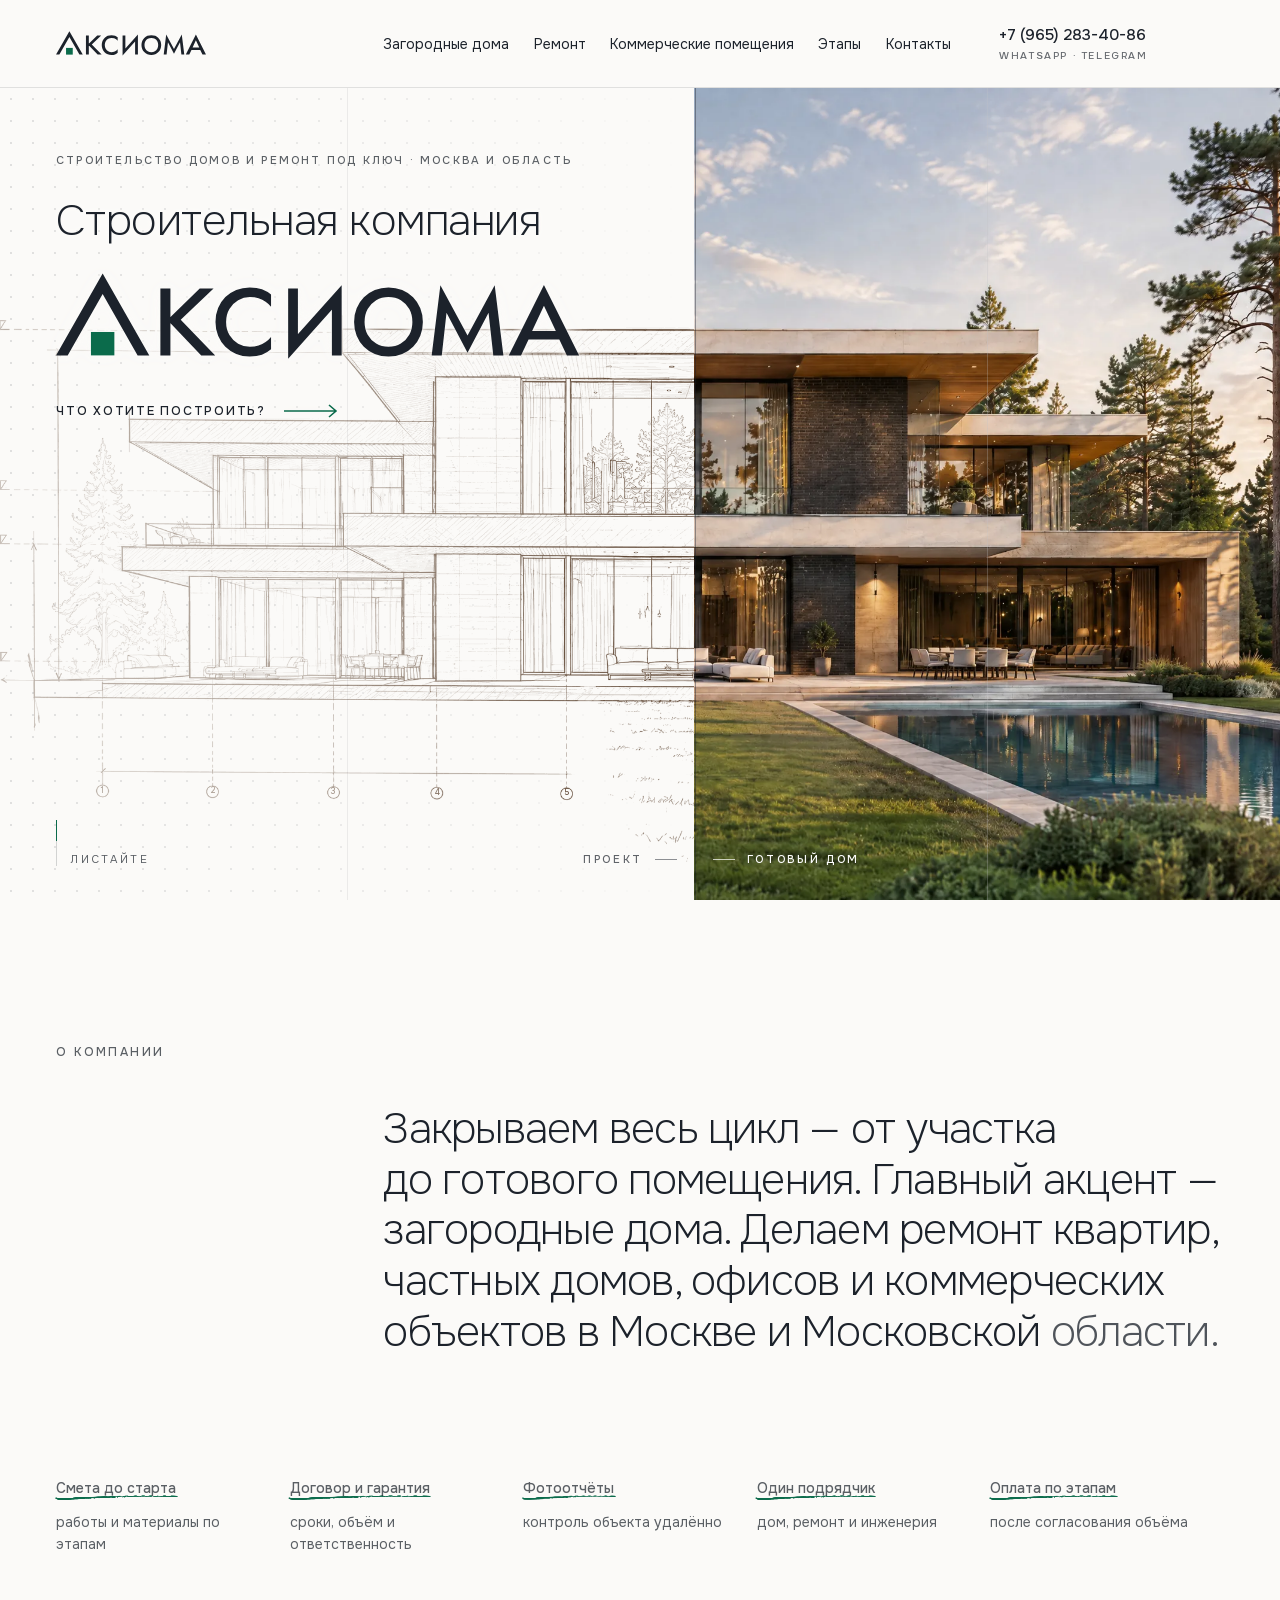
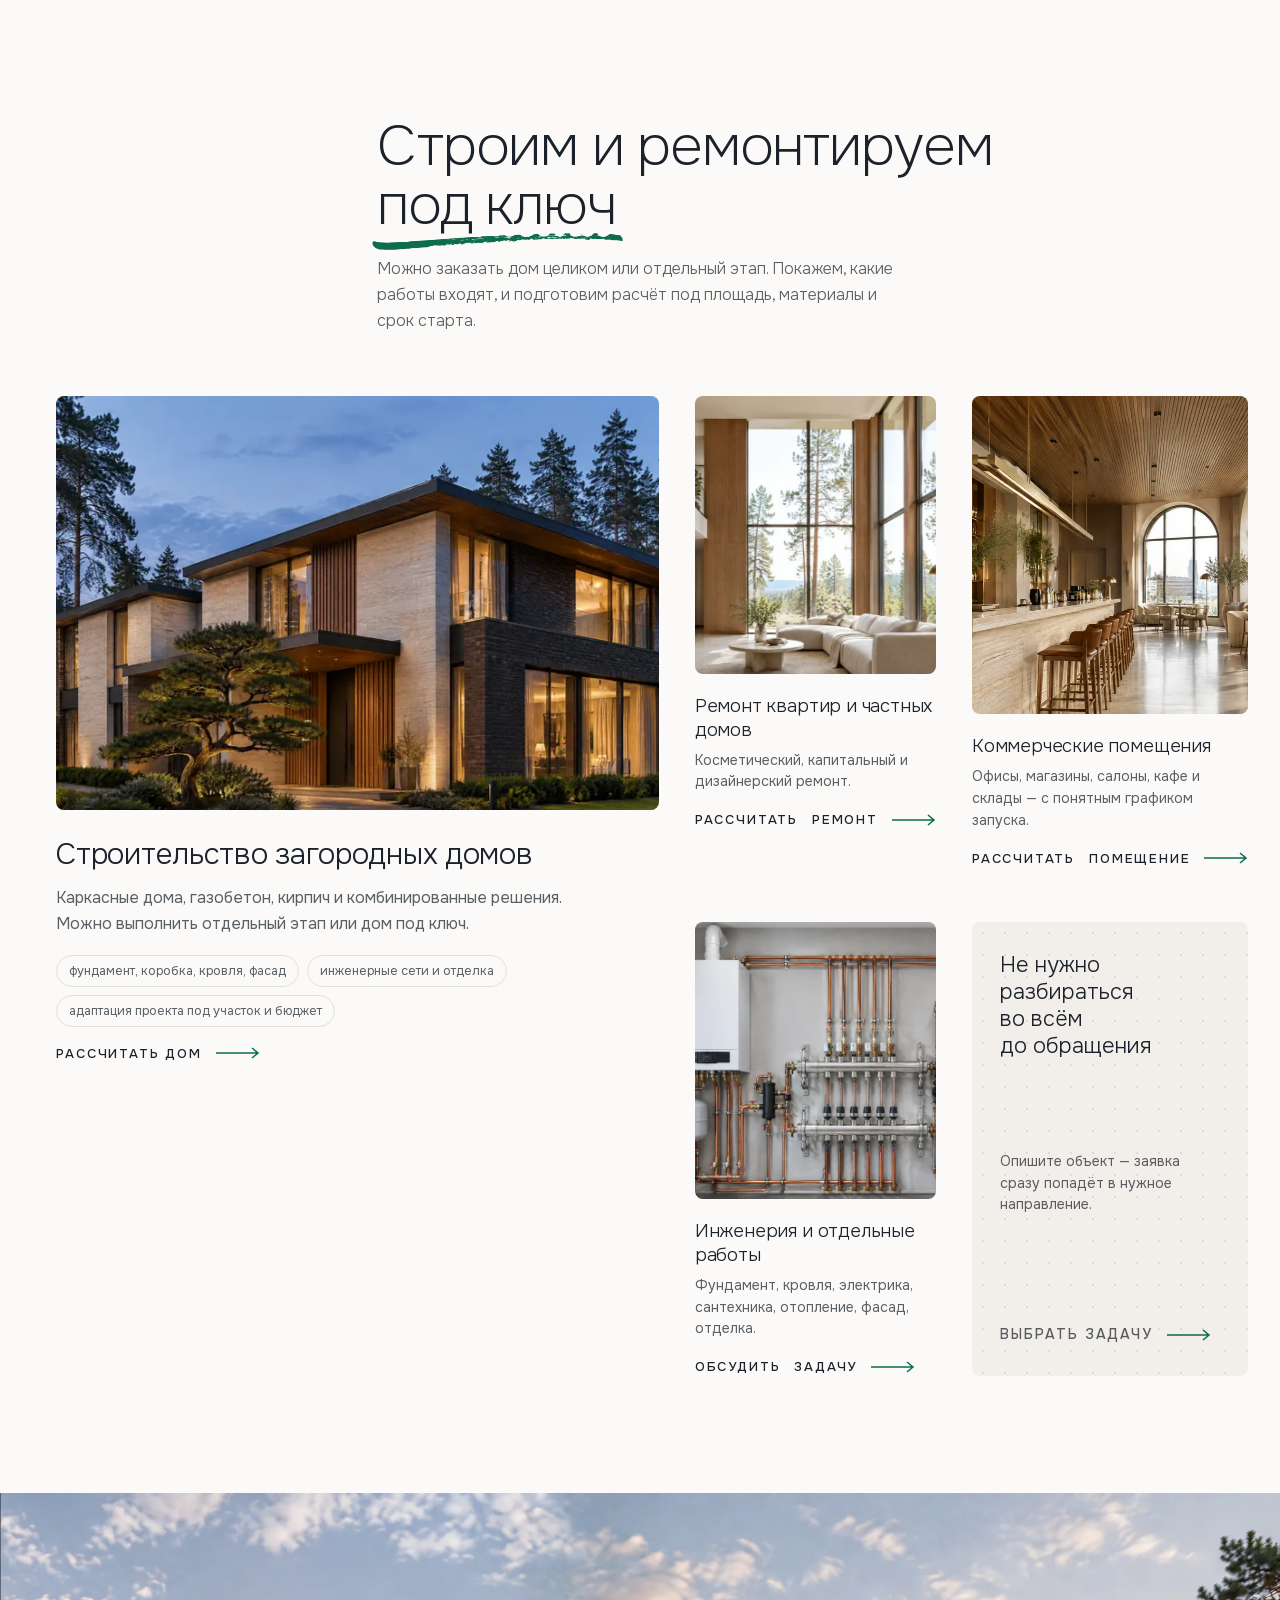
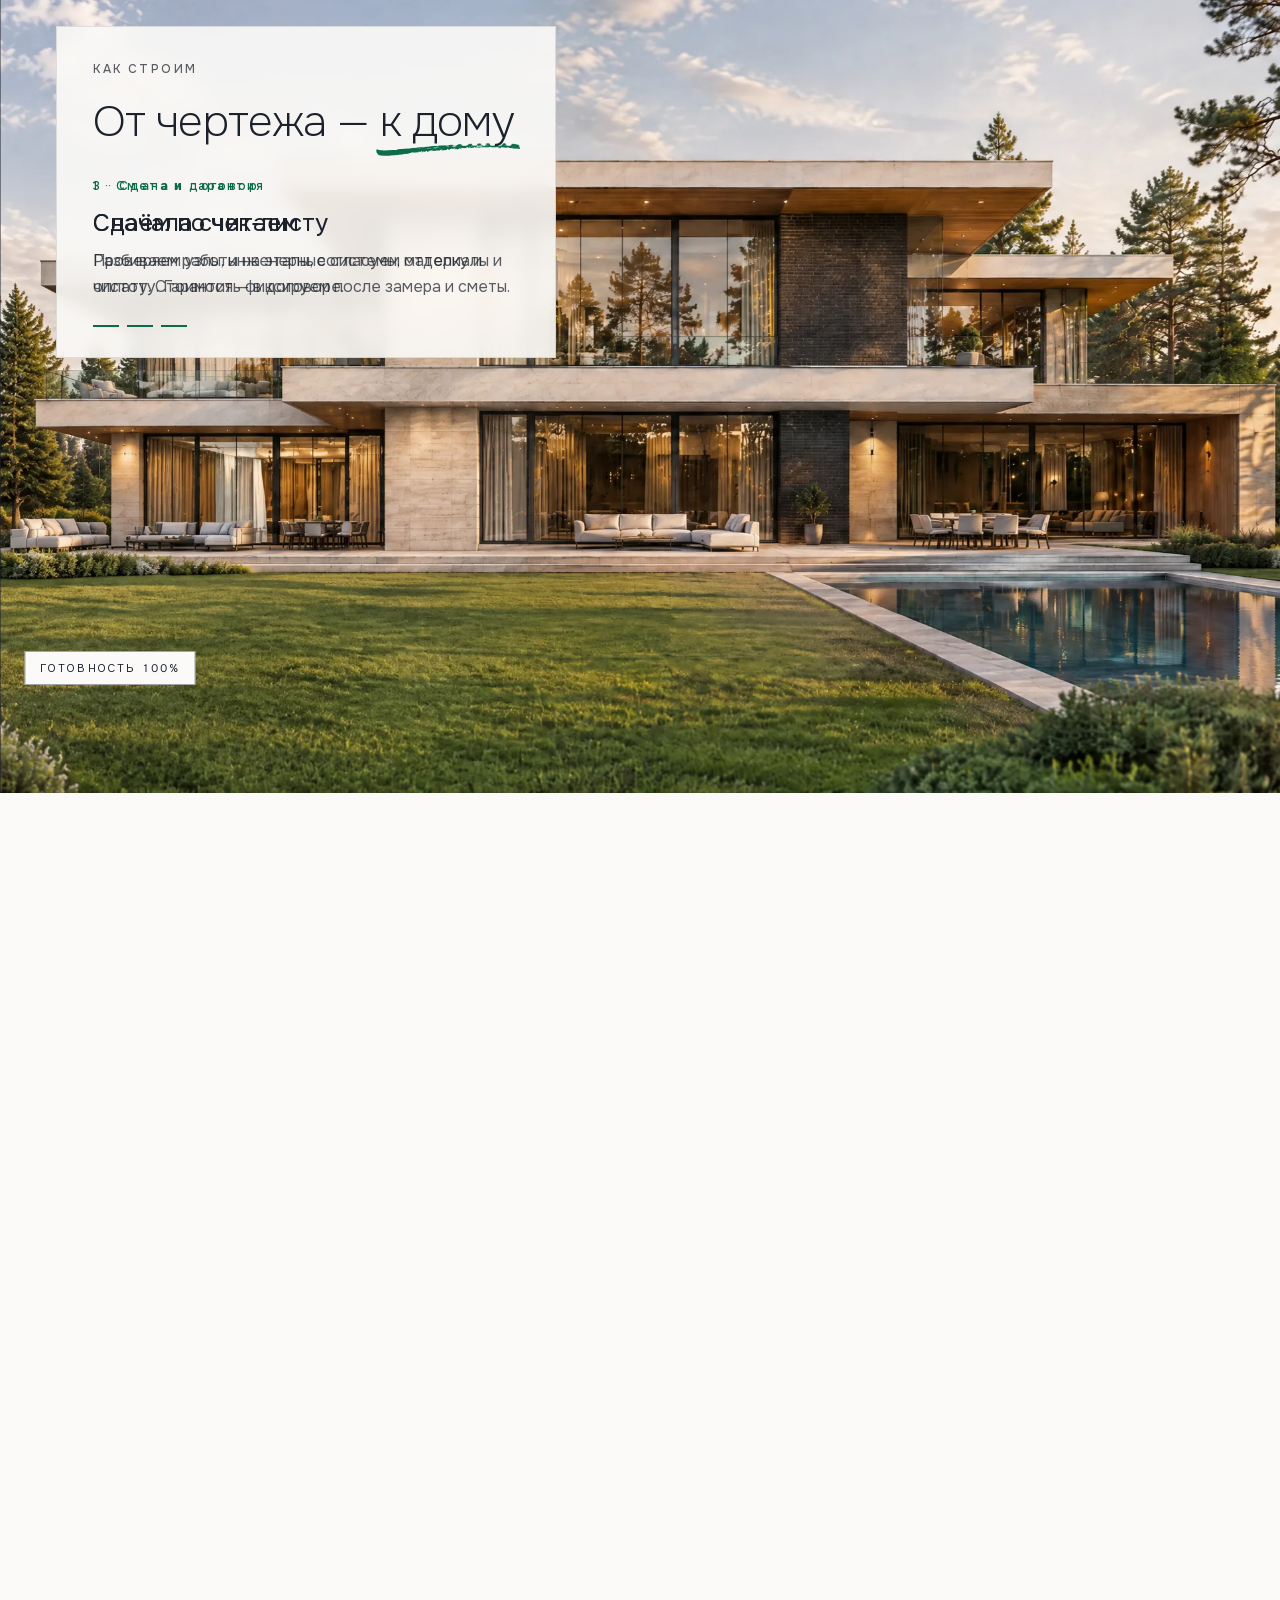
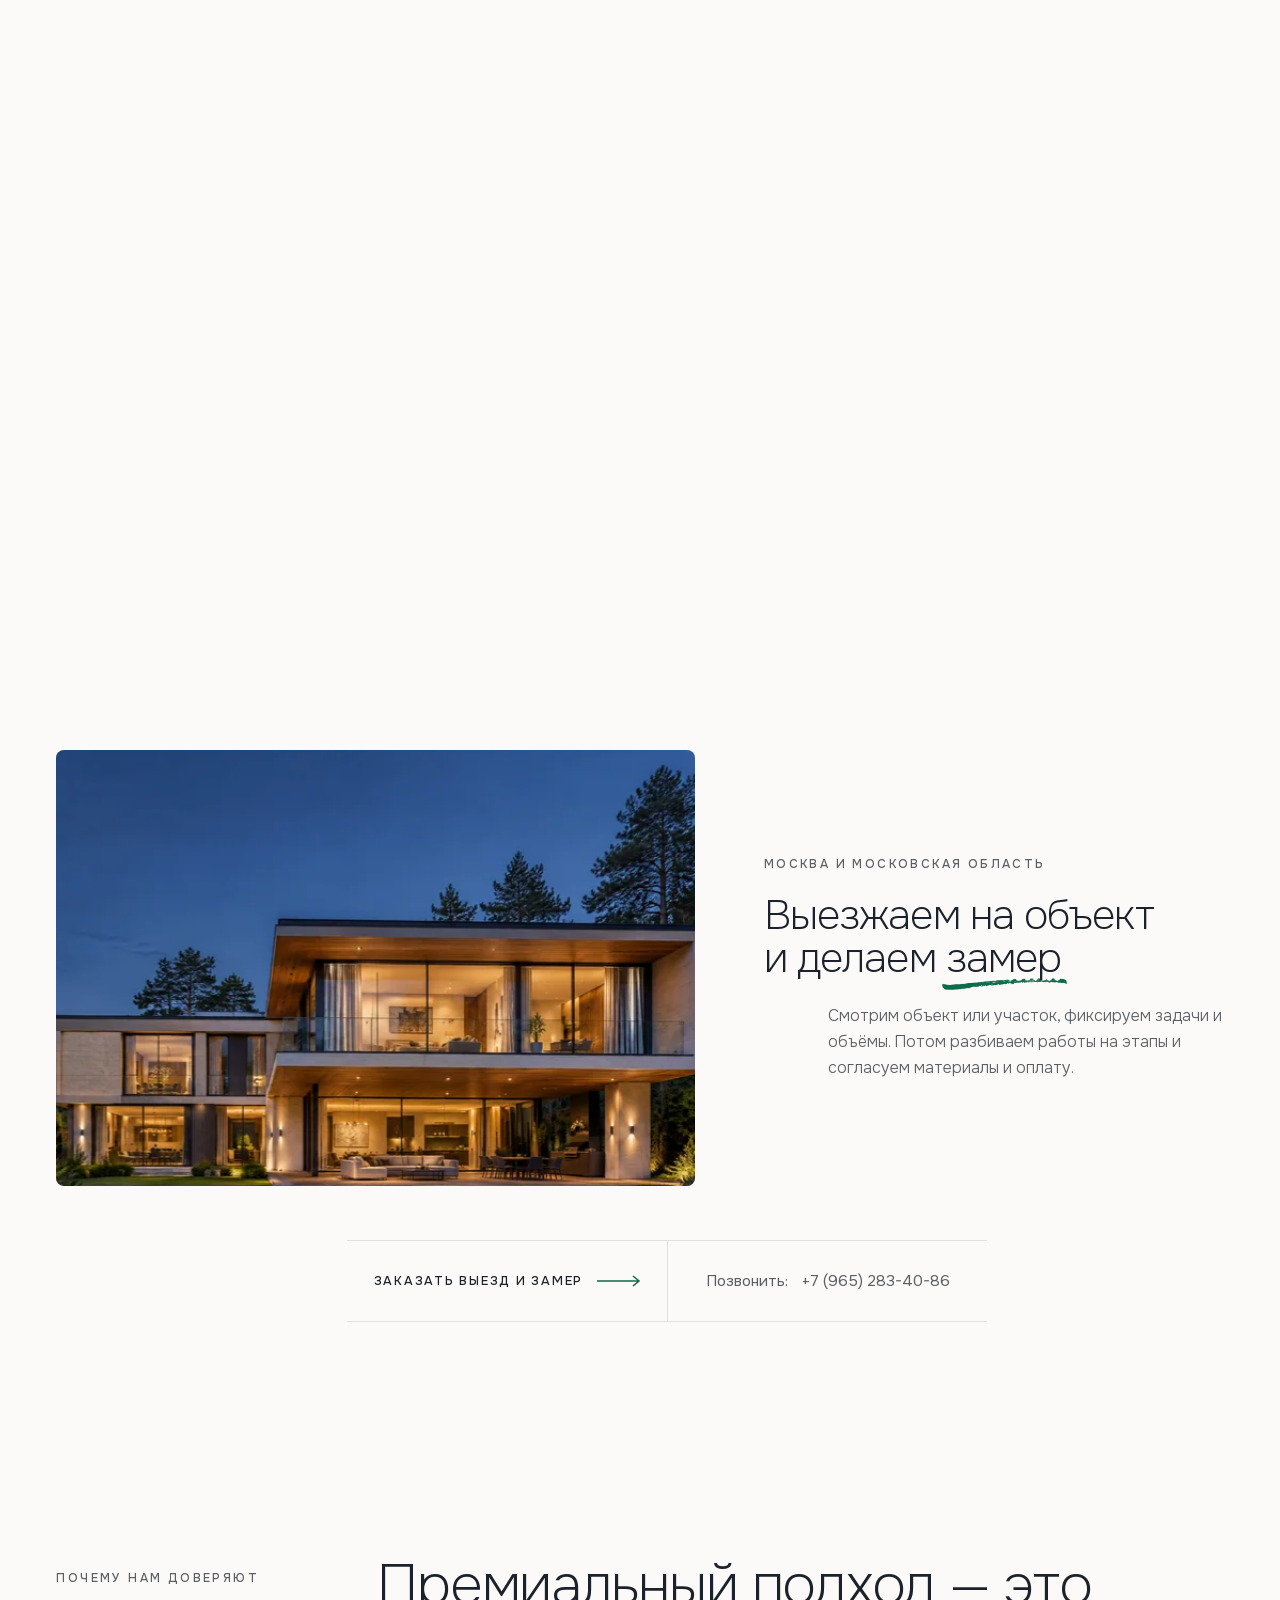
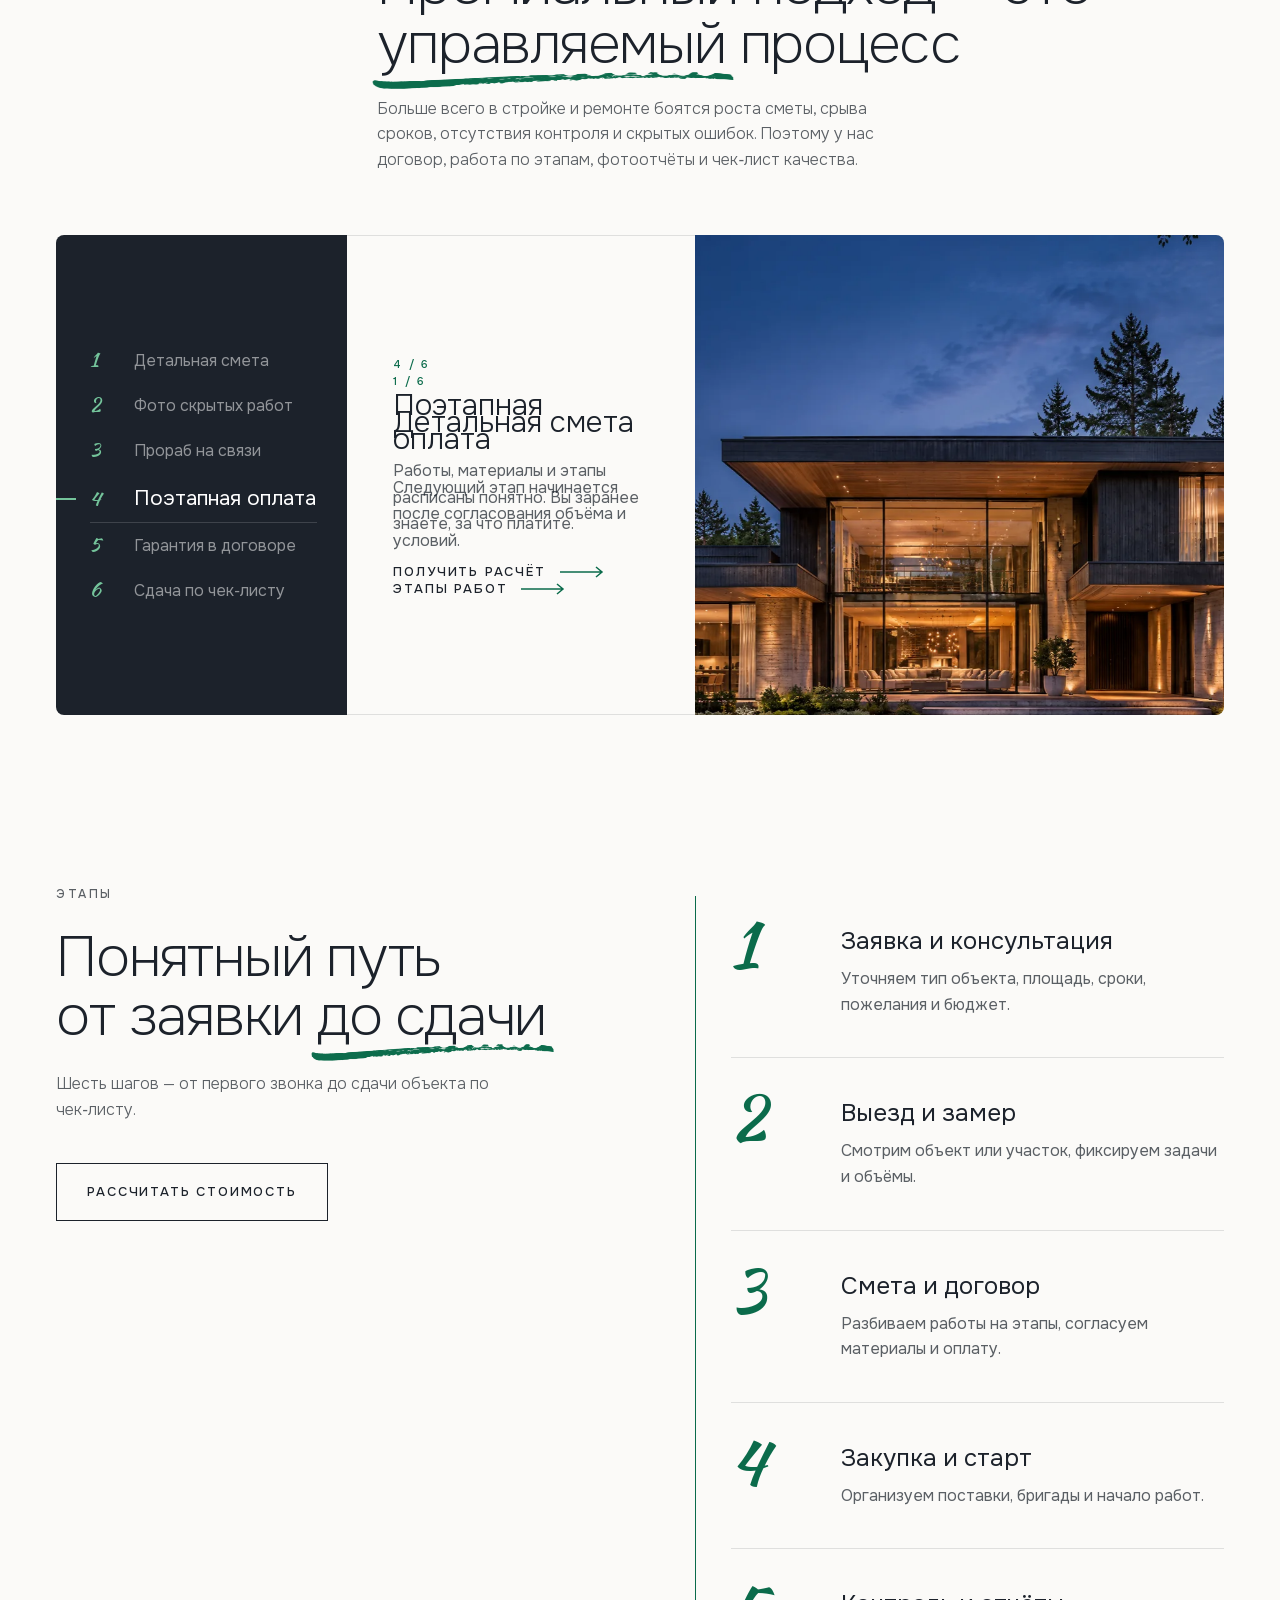
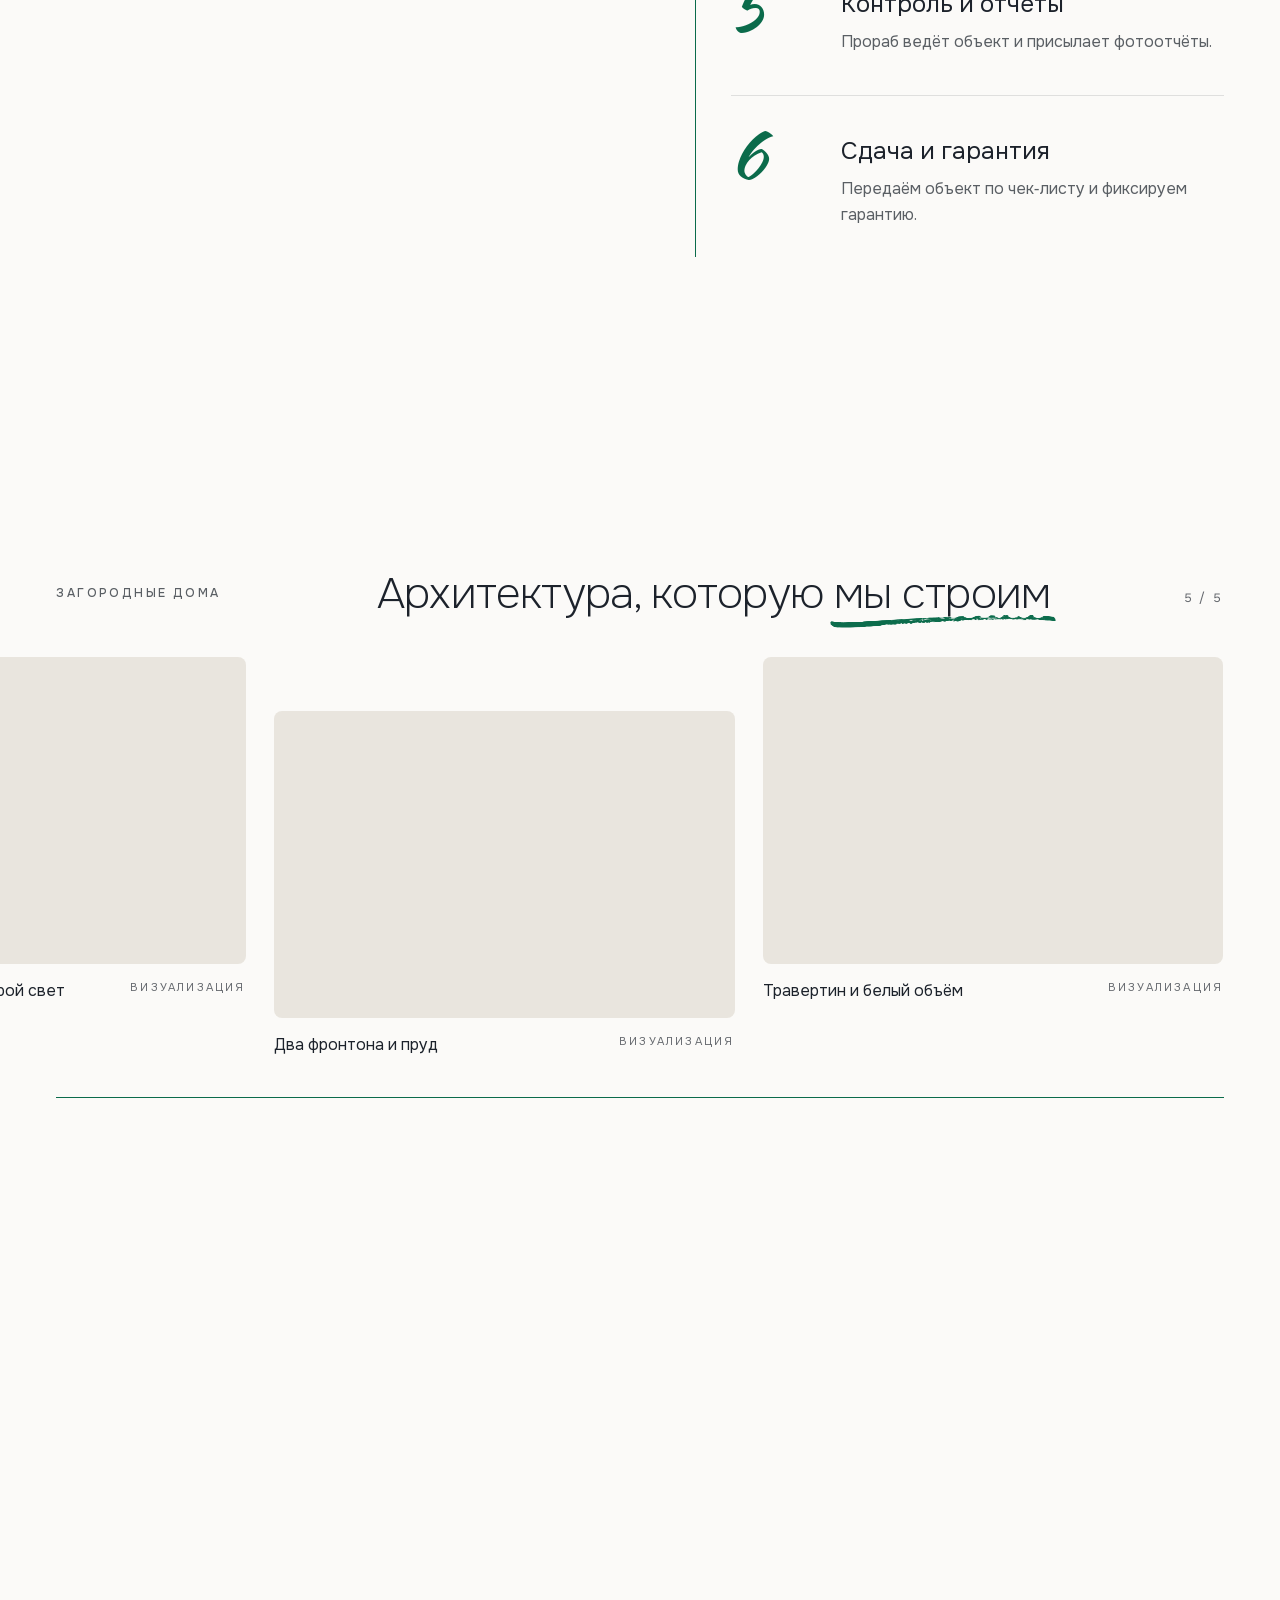
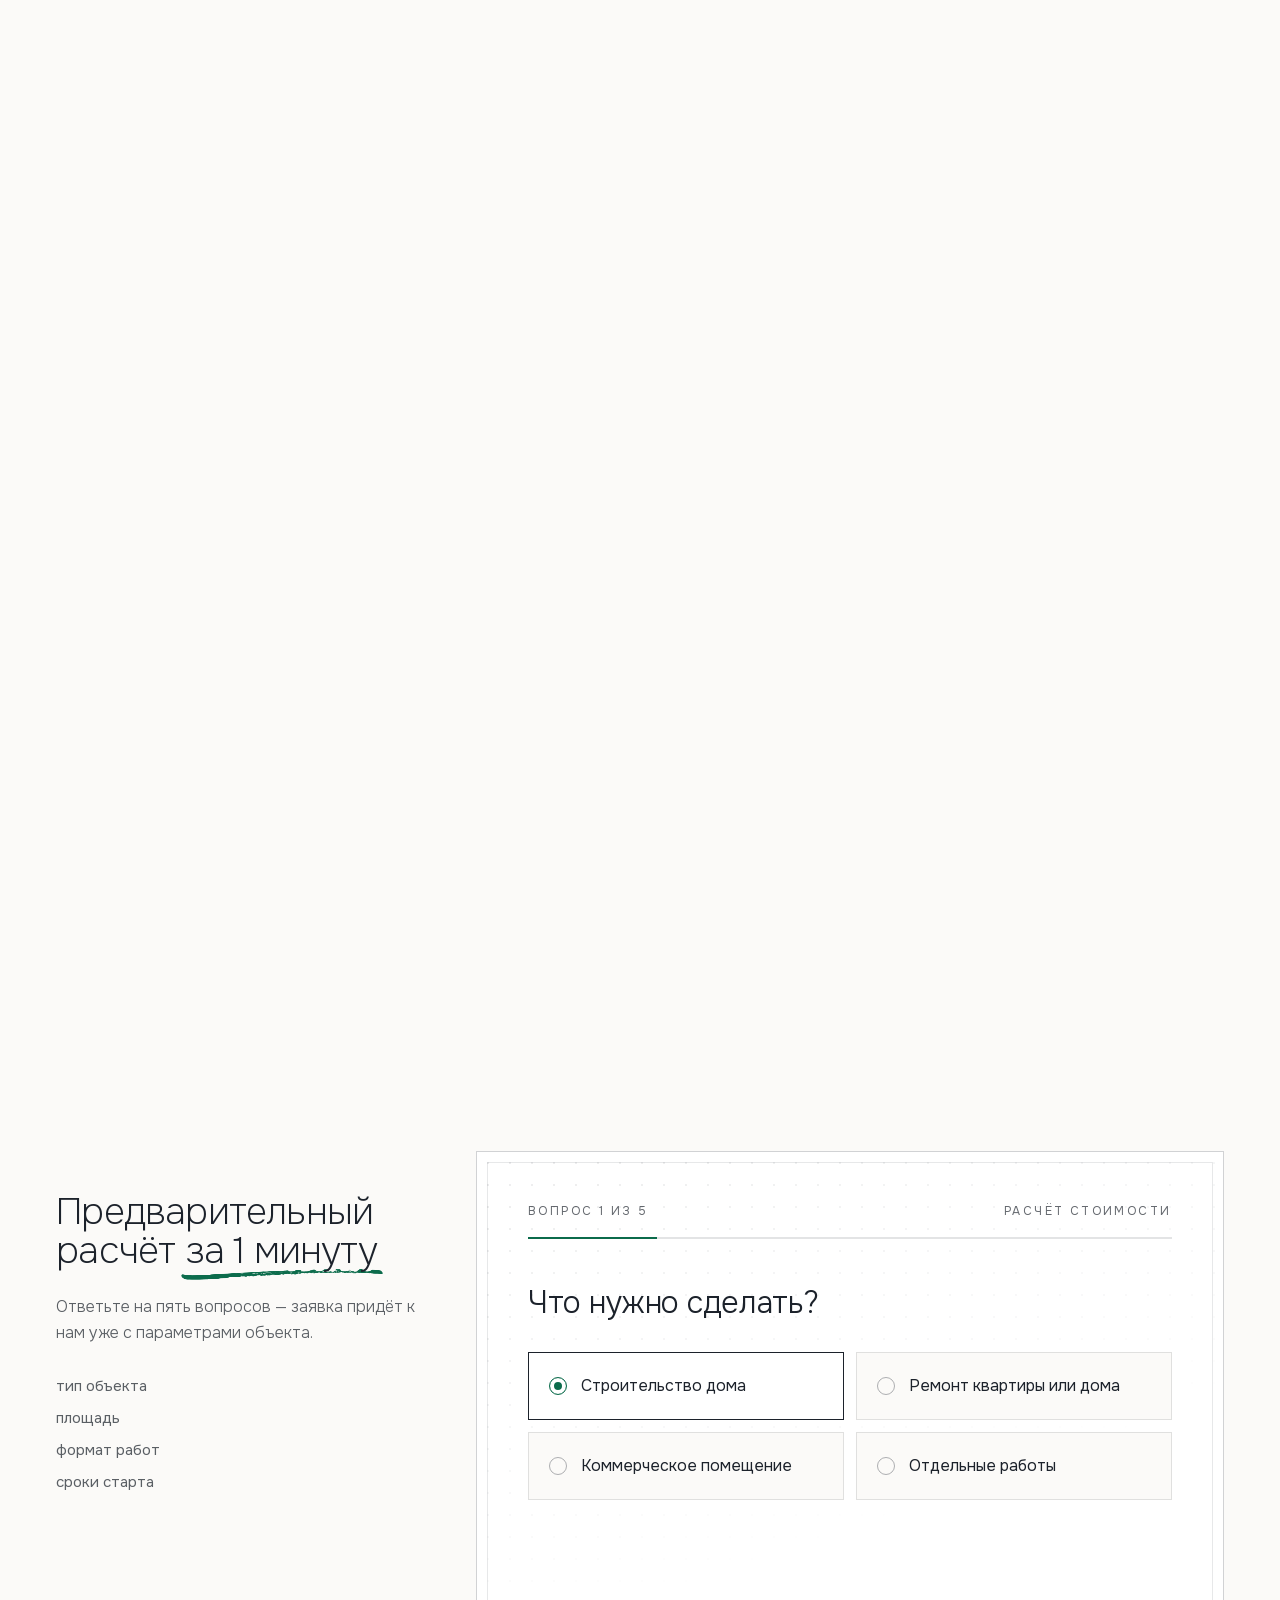
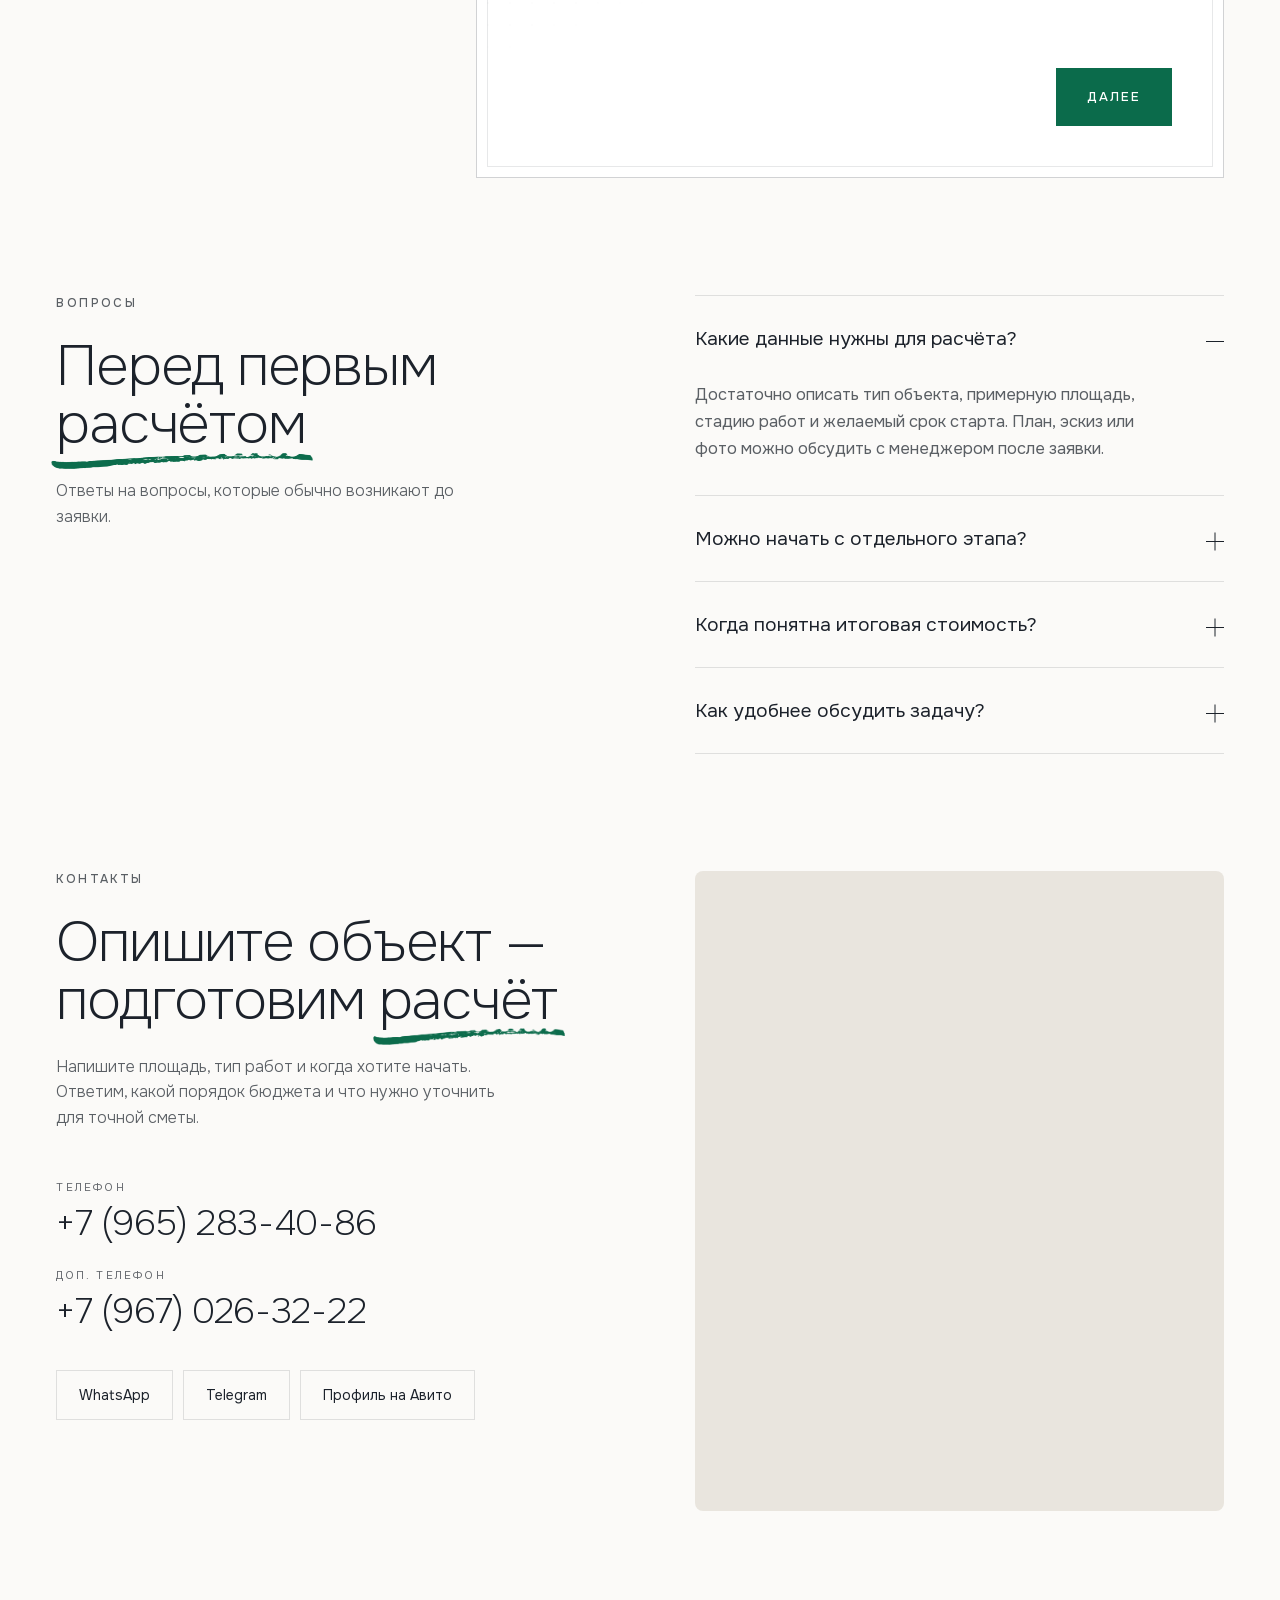
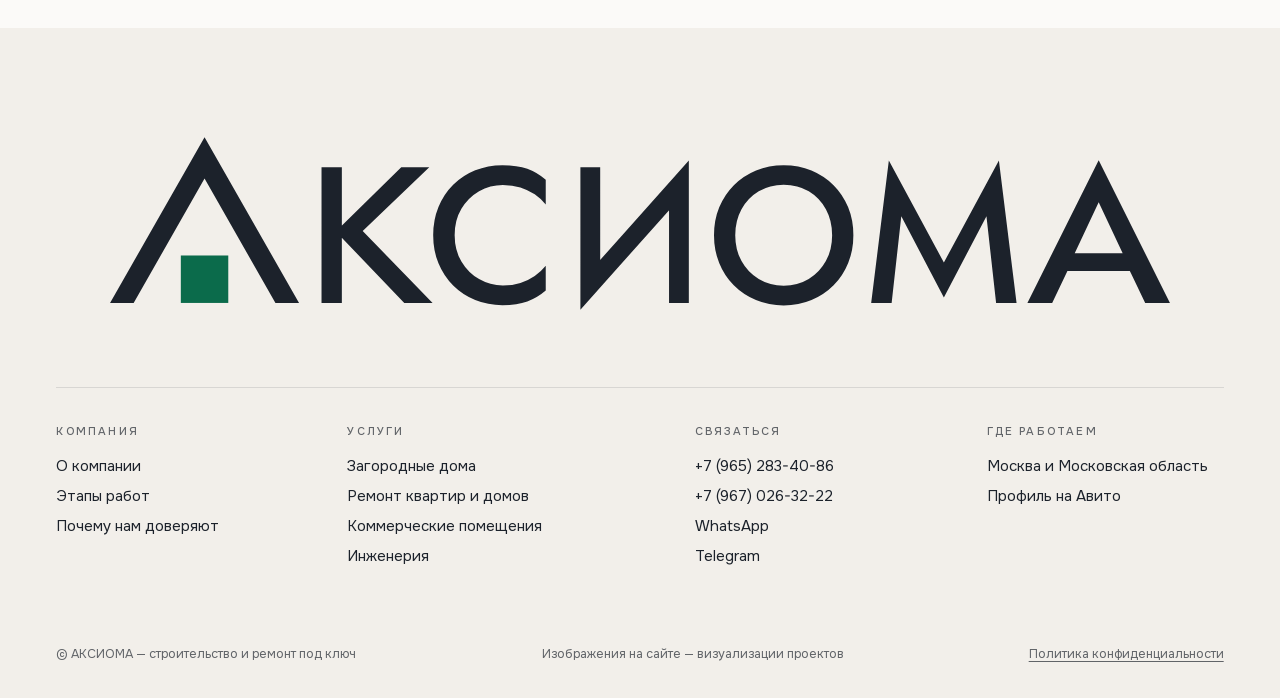
==== commit 9f52968f: "novaya: новый логотип «Фронтон» вместо рукописной «Аксиомы», без подчёркивания; новый значок Co-Auth" ====
--- a/novaya/index.html
+++ b/novaya/index.html
@@ -10,7 +10,9 @@
 <script>document.documentElement.classList.add('js','is-loading','draw-wait','photo-wait');document.addEventListener('DOMContentLoaded',function(){if(!window.AX_OK)document.documentElement.classList.remove('js','is-loading','draw-wait','photo-wait')});</script>
 <title>Строительство домов и ремонт под ключ в Москве и МО — АКСИОМА</title>
 <meta name="description" content="Строительная компания АКСИОМА: загородные дома, ремонт квартир и домов, коммерческие помещения и инженерия в Москве и Московской области. Смета по этапам до старта работ.">
-<link rel="icon" href="assets/favicon.png">
+<link rel="icon" href="assets/logo/favicon.svg" type="image/svg+xml">
+<link rel="icon" href="assets/logo/favicon-96.png" sizes="96x96" type="image/png">
+<link rel="apple-touch-icon" href="assets/logo/apple-touch-icon.png">
 <meta name="theme-color" content="#FBFAF8">
 <meta property="og:type" content="website">
 <meta property="og:site_name" content="АКСИОМА">
@@ -84,9 +86,11 @@
 .menu-open .nav{transform:none}
 .nav:has(:focus-visible){transform:none}
 @supports not selector(:has(*)){ .nav:focus-within{transform:none} }
-.logo{display:flex;flex-direction:column;gap:5px;line-height:1}
-.logo b{font-weight:600;font-size:19px;letter-spacing:.24em}
-.logo small{font-size:9.5px;font-weight:400;letter-spacing:.2em;color:var(--ink-3);text-transform:uppercase}
+.logo{display:flex;align-items:center;padding:10px 0}
+/* логотип «Фронтон» (28.09, по просьбе заказчика): крыша-«А» и зелёное окно; нарисован вектором — assets/logo/ */
+.logo-mark{display:block;height:auto;color:var(--ink);overflow:visible}
+.logo-mark .logo-sq{fill:var(--accent)}
+.logo .logo-mark{width:150px}
 .links{position:absolute;left:calc(var(--c1) + 36px);display:flex;gap:clamp(16px, 1.9vw, 30px);font-size:clamp(13px, 1.1vw, 14.5px)}
 .links a{position:relative;padding:6px 0}
 .links a::after{content:"";position:absolute;left:0;right:100%;bottom:0;height:1px;background:var(--accent);transition:right .5s var(--ease)}
@@ -181,11 +185,8 @@
 .hero h1.eyebrow{font-size:max(11px, calc(var(--u) * .25))}
 .hero .display{font-weight:200;margin-top:3.4cqh}
 .hero .display .thin{display:block;font-size:var(--u);line-height:1.05;letter-spacing:-.012em;text-shadow:0 0 4px var(--paper),0 0 10px var(--paper)}
-.script{position:relative;display:block;height:calc(var(--u) * 4.67);aspect-ratio:1627/608;margin:2cqh 0 0 -2.2cqw}
-.script i{position:absolute;inset:0}
-.script .halo{background:var(--paper);-webkit-mask:url(assets/aksioma-letters.webp) 0 0/100% 100% no-repeat;mask:url(assets/aksioma-letters.webp) 0 0/100% 100% no-repeat;filter:drop-shadow(0 0 3px var(--paper)) drop-shadow(0 0 7px var(--paper))}
-.script .stroke{background:var(--accent);-webkit-mask:url(assets/aksioma-underline.webp) 0 0/100% 100% no-repeat;mask:url(assets/aksioma-underline.webp) 0 0/100% 100% no-repeat}
-.script .word{background:var(--ink);-webkit-mask:url(assets/aksioma-letters.webp) 0 0/100% 100% no-repeat;mask:url(assets/aksioma-letters.webp) 0 0/100% 100% no-repeat}
+.logo-big{position:relative;display:block;width:calc(var(--u) * 12.2);margin:3.4cqh 0 1.2cqh;will-change:transform}
+.logo-big .logo-mark{width:100%;filter:drop-shadow(0 0 3px var(--paper)) drop-shadow(0 0 8px var(--paper))}   /* бумажный ореол — читается поверх линий чертежа */
 .hero .cta{display:inline-flex;align-items:center;gap:18px;margin-top:3.2cqh;font-size:max(12.5px, calc(var(--u) * .29));font-weight:500;letter-spacing:.14em;text-transform:uppercase;padding:6px 0;text-shadow:0 0 4px var(--paper),0 0 10px var(--paper),0 0 18px var(--paper)}
 .hero .cta svg{filter:drop-shadow(0 0 4px var(--paper))}
 .hero .cta svg{color:var(--accent);width:54px;height:14px;overflow:visible;transition:transform .6s var(--ease)}
@@ -211,10 +212,9 @@
 .hero .title > *{transition:opacity 1.2s var(--ease), transform 1.4s var(--ease)}
 .is-loading .hero .title > *{opacity:0;transform:translate3d(0,40px,0)}
 .hero .title > :nth-child(2){transition-delay:.12s} .hero .title > :nth-child(3){transition-delay:.5s}
-.script .stroke{clip-path:inset(0 0 0 0);transition:clip-path 1.2s cubic-bezier(.65,0,.35,1) .75s}
-.is-loading .script .stroke{clip-path:inset(0 100% 0 0)}
-.script .word{transition:opacity 1s var(--ease) .3s}
-.is-loading .script .word{opacity:0}
+/* зелёное «окно» в крыше загорается чуть позже букв */
+.logo-big .logo-sq{transform-box:fill-box;transform-origin:50% 100%;transition:opacity .8s var(--ease) .45s, transform .9s var(--ease) .45s}
+.is-loading .logo-big .logo-sq{opacity:0;transform:scale(.3)}
 
 
 /* ───── 2. О КОМПАНИИ ───── */
@@ -430,12 +430,8 @@
 
 /* ───── подвал ───── */
 .foot{background:var(--stone);padding:clamp(80px, 12vh, 140px) var(--pad) 36px;overflow:hidden}
-.foot .big{position:relative;width:min(1180px, 88vw);aspect-ratio:1627/608;margin:0 auto}
-.foot .big i{position:absolute;inset:0}
-.foot .big .stroke{background:var(--accent);-webkit-mask:url(assets/aksioma-underline.webp) 0 0/100% 100% no-repeat;mask:url(assets/aksioma-underline.webp) 0 0/100% 100% no-repeat}
-.js .foot .big .stroke{clip-path:inset(0 100% 0 0);transition:clip-path 1.6s cubic-bezier(.65,0,.35,1) .3s}
-.js .foot .big.is-in .stroke{clip-path:inset(0 0 0 0)}
-.foot .big .word{background:var(--ink);-webkit-mask:url(assets/aksioma-letters.webp) 0 0/100% 100% no-repeat;mask:url(assets/aksioma-letters.webp) 0 0/100% 100% no-repeat}
+.foot .big{position:relative;width:min(1060px, 84vw);margin:0 auto}
+.foot .big .logo-mark{width:100%}
 .foot-cols{margin-top:clamp(60px, 9vh, 110px);display:grid;grid-template-columns:calc(var(--c1) - var(--pad)) calc(var(--c2) - var(--c1)) calc(var(--c3) - var(--c2)) 1fr;border-top:1px solid var(--rule);padding-top:36px}
 .foot-cols h4{font-size:11px;font-weight:500;letter-spacing:.2em;text-transform:uppercase;color:var(--ink-3);margin-bottom:18px}
 .foot-cols a{display:block;font-size:15px;margin-bottom:10px;width:fit-content;max-width:100%}
@@ -498,8 +494,8 @@
   :root .hero .hgrid .g2{left:0;transform:translate3d(var(--cutx, 50cqw),0,0)}
   :root .hero .seam-tag--l{right:100cqw;transform:translate3d(calc(var(--cutx, 50cqw) - 18px),0,0)}
   :root .hero .seam-tag--r{left:0;transform:translate3d(calc(var(--cutx, 50cqw) + 18px),0,0)}
-  .hero .title{top:calc(var(--nav) + 30px)}
-  .script{height:auto;width:min(calc(100cqw - 20px), 640px);margin:18px 0 0 -14px}
+  .hero .title{top:calc(var(--nav) + 70px)}
+  .logo-big{width:min(calc(100cqw - 40px), 560px);margin:30px 0 34px}
   .hero .scroll-hint{display:none}
   .build .copy{width:auto;right:var(--pad);top:calc(var(--nav) + 20px)}
   .build .frame{left:calc((100cqw - var(--W)) * .54)}
@@ -510,7 +506,8 @@
 @media (min-width: 761px) and (max-width: 1180px) and (max-aspect-ratio: 1/1){
   .gcard{width:min(80vw, 820px)}
   .g-head .h2{font-size:clamp(34px, 4.6vw, 56px)}
-  .script{width:min(calc(100cqw - 20px), max(640px, 80cqw))}
+  .hero .title{top:calc(var(--nav) + 9cqh)}
+  .logo-big{width:min(calc(100cqw - 80px), max(560px, 70cqw));margin:2.6cqh 0 5.5cqh}
 }
 /* планшет лёжа: услуги в две колонки, как на компьютере */
 @media (min-width: 900px) and (max-width: 1180px) and (min-aspect-ratio: 1/1) and (min-height: 600px){
@@ -526,7 +523,7 @@
   .phone{display:none}
   .call{display:inline-flex}
   .nav-right{gap:10px}
-  .logo b{font-size:16px}
+  .logo .logo-mark{width:122px}
   .burger{--bh:12px;width:44px;margin-right:-5px}
   .burger span{margin:0 5px}
   .eyebrow{font-size:11.5px;letter-spacing:.16em;gap:10px;align-items:flex-start;color:rgba(28,34,43,.8)}
@@ -647,8 +644,7 @@
 }
 /* короткий телефон (SE, mini, открытые панели Safari): шапка помещается целиком */
 @media (max-width: 760px){
-  .short .hero .title{top:calc(var(--nav) + 16px)}
-  .short .script{width:min(calc(100cqw - 20px), 640px, calc((var(--vh-l, 100svh) - var(--vh-cut, 0px)) * .54))}
+  .short .hero .title{top:calc(var(--nav) + 34px)}
   .short .hero .cta{margin-top:6px}
   .short .seam-tag{bottom:calc(var(--vh-cut, 0px) + 14px)}
 }
@@ -657,7 +653,7 @@
   :root{--nav:56px} .nav.is-compact{height:52px}
   .hero{min-height:0;height:var(--vh-l, 100svh)}
   .hero .title{--u:max(20px, min(3.35cqw, 6.2cqh));top:calc(var(--nav) + 4cqh)}
-  .hero .display{margin-top:2cqh} .script{margin-top:max(18px, 4cqh)}
+  .hero .display{margin-top:2cqh} .logo-big{margin:max(12px, 3cqh) 0 0;width:min(calc(var(--u) * 12.2), calc(50cqw - 60px))}
   .hero .cta{margin-top:2cqh} .scroll-hint{display:none} .seam-tag{bottom:calc(var(--vh-cut, 0px) + 14px)}
   .build .stage,.gallery .stage{height:var(--vh-l, 100svh)}
   .build .copy{top:calc(var(--nav) + 10px);width:min(400px, 46vw);padding:18px 22px}
@@ -686,24 +682,24 @@
 .hero .frame{transform-origin:54.28% 72%;animation:ax-breathe 16s ease-in-out infinite alternate}
 @media (max-width: 1180px) and (max-aspect-ratio: 1/1), (max-width: 760px){ .hero .frame{animation:none} }
 @keyframes ax-float{0%,100%{transform:translate3d(0,0,0)}50%{transform:translate3d(0,-8px,0)}}
-.hero .script{animation:ax-float 6.5s ease-in-out infinite;will-change:transform}
+.hero .logo-big{animation:ax-float 6.5s ease-in-out infinite}
 /* шапка ушла с экрана — её анимации на паузе (не греем телефон) */
-.hero.off .frame,.hero.off .script,.hero.off .scroll-hint i::after{animation-play-state:paused}
+.hero.off .frame,.hero.off .logo-big,.hero.off .scroll-hint i::after{animation-play-state:paused}
 /* очень старые браузеры без единиц контейнера (iOS 15): простая шапка без половинок */
 @supports not (width: 1cqw){
   .hero .side,.hero .hgrid,.hero .seam-tag,.build .side,.build .seam-line{display:none}
   .hero{background:var(--paper) url(assets/house-photo-1200.webp) 70% 100%/auto 58% no-repeat}
   .hero .title{top:calc(var(--nav) + 32px);--u:max(30px, min(3.35vw, 5.4vh))}
-  .script{width:min(90vw, 640px);height:auto}
+  .logo-big{width:min(calc(var(--u) * 12.2), calc(100vw - 2 * var(--pad)))}
   .build{height:auto}
   .build .stage{position:relative;height:auto;padding:calc(var(--nav) + 20px) 0 60px}
   .build .copy{position:relative;left:auto;right:auto;top:auto;width:auto;margin:0 var(--pad)}
 }
 html:not(.js) .hero-pin{height:auto} html:not(.js) .hero{position:relative} html:not(.js) .build{height:auto} html:not(.js) .build .stage{position:relative;--seam:50cqw} html:not(.js) .build .seam-line span,html:not(.js) .burger{display:none}
 @media (forced-colors: active){
-  .script .word,.foot .big .word,.frame--draw,.burger span{forced-color-adjust:none;background:CanvasText}
-  .script .halo{display:none}
-  .script .stroke,.foot .big .stroke,.brush::after{forced-color-adjust:none;background:Highlight}
+  .frame--draw,.burger span{forced-color-adjust:none;background:CanvasText}
+  .logo-mark{color:CanvasText} .logo-mark .logo-sq{fill:Highlight} .logo-big .logo-mark{filter:none}
+  .brush::after{forced-color-adjust:none;background:Highlight}
 }
 @media (prefers-reduced-motion: reduce){
   *,*::before,*::after{transition:none!important;animation:none!important}
@@ -719,7 +715,7 @@
 <div class="glines" aria-hidden="true"><i></i><i></i><i></i></div>
 
 <header class="nav" id="nav">
-  <a class="logo" href="#top" aria-label="АКСИОМА — наверх"><b>АКСИОМА</b></a>
+  <a class="logo" href="#top" aria-label="АКСИОМА — наверх"><svg class="logo-mark " viewBox="0 -862 5473 880" aria-hidden="true" focusable="false"><path fill="currentColor" d="M0 0L488.0 -856L976 0L854.1 0L488.0 -642.2L121.9 0ZM1092.0 -700.0V0.0H1196.9392700195312V-700.0ZM1503.700927734375 -700.0 1165.851318359375 -369.31243896484375 1519.3695373535156 0.0H1665.5799224853515L1304.6240936279296 -372.0L1648.3299224853515 -700.0ZM1779.4817779541015 -350.0Q1779.4817779541015 -428.149658203125 1814.3316314697265 -486.21185302734375Q1849.1814849853515 -544.2740478515625 1905.6375091552734 -576.9363403320312Q1962.0935333251953 -609.5986328125 2028.3432891845703 -609.5986328125Q2078.3432891845705 -609.5986328125 2119.0869720458986 -596.6673889160156Q2159.8306549072267 -583.7361450195312 2192.9368255615236 -560.7174377441406Q2226.0429962158205 -537.69873046875 2249.767971801758 -508.0738525390625V-635.750244140625Q2206.1805084228517 -673.3751220703125 2154.661801147461 -692.3751220703125Q2103.1430938720705 -711.3751220703125 2026.1430938720703 -711.3751220703125Q1950.6678741455078 -711.3751220703125 1885.5864837646484 -684.9438781738281Q1820.505093383789 -658.5126342773438 1771.8175323486328 -609.9438781738281Q1723.1299713134765 -561.3751220703125 1695.854946899414 -495.10009765625Q1668.5799224853515 -428.8250732421875 1668.5799224853515 -350.0Q1668.5799224853515 -271.1749267578125 1695.854946899414 -204.89990234375Q1723.1299713134765 -138.6248779296875 1771.8175323486328 -90.05612182617188Q1820.505093383789 -41.48736572265625 1885.5864837646484 -15.056121826171875Q1950.6678741455078 11.3751220703125 2026.1430938720703 11.3751220703125Q2103.1430938720705 11.3751220703125 2154.661801147461 -7.693634033203125Q2206.1805084228517 -26.76239013671875 2249.767971801758 -64.249755859375V-191.9261474609375Q2226.0429962158205 -162.30126953125 2192.9368255615236 -139.351318359375Q2159.8306549072267 -116.4013671875 2119.0869720458986 -103.4013671875Q2078.3432891845705 -90.4013671875 2028.3432891845703 -90.4013671875Q1962.0935333251953 -90.4013671875 1905.6375091552734 -123.06365966796875Q1849.1814849853515 -155.7259521484375 1814.3316314697265 -214.21939086914062Q1779.4817779541015 -272.71282958984375 1779.4817779541015 -350.0ZM2983.6435821533205 -587.1234130859375 2988.6435821533205 -735.0 2433.767971801758 -112.8765869140625 2428.767971801758 35.0ZM2530.9569976806642 -700.0H2428.767971801758V35.0L2530.9569976806642 -87.3760986328125ZM2988.6435821533205 -735.0 2886.4545562744142 -611.248779296875V0.0H2988.6435821533205ZM3228.3078277587892 -350.0Q3228.3078277587892 -425.28717041015625 3260.676388549805 -484.0556335449219Q3293.0449493408205 -542.8240966796875 3349.6071441650392 -576.8301696777344Q3406.169338989258 -610.8362426757812 3478.4565093994142 -610.8362426757812Q3552.018704223633 -610.8362426757812 3608.0808990478517 -576.8301696777344Q3664.1430938720705 -542.8240966796875 3696.374142456055 -484.0556335449219Q3728.6051910400392 -425.28717041015625 3728.6051910400392 -350.0Q3728.6051910400392 -274.850341796875 3696.2366302490236 -216.01312255859375Q3663.868069458008 -157.1759033203125 3607.7371185302736 -123.16983032226562Q3551.6061676025392 -89.16375732421875 3478.4565093994142 -89.16375732421875Q3406.169338989258 -89.16375732421875 3349.6071441650392 -123.16983032226562Q3293.0449493408205 -157.1759033203125 3260.676388549805 -216.01312255859375Q3228.3078277587892 -274.850341796875 3228.3078277587892 -350.0ZM3118.6435821533205 -350.0Q3118.6435821533205 -272.89990234375 3145.418606567383 -206.41860961914062Q3172.1936309814455 -139.93731689453125 3220.7436798095705 -91.09353637695312Q3269.2937286376955 -42.249755859375 3335.1875579833986 -14.749755859375Q3401.0813873291017 12.750244140625 3478.4565093994142 12.750244140625Q3556.6941192626955 12.750244140625 3622.1567047119142 -14.749755859375Q3687.619290161133 -42.249755859375 3736.169338989258 -91.09353637695312Q3784.719387817383 -139.93731689453125 3811.4944122314455 -206.41860961914062Q3838.269436645508 -272.89990234375 3838.269436645508 -350.0Q3838.269436645508 -427.96258544921875 3811.42565612793 -493.8063659667969Q3784.5818756103517 -559.650146484375 3735.8943145751955 -608.2189025878906Q3687.2067535400392 -656.7876586914062 3621.812924194336 -684.0813903808594Q3556.419094848633 -711.3751220703125 3478.4565093994142 -711.3751220703125Q3401.6314361572267 -711.3751220703125 3335.8063629150392 -684.0813903808594Q3269.9812896728517 -656.7876586914062 3221.2937286376955 -608.2189025878906Q3172.6061676025392 -559.650146484375 3145.62487487793 -493.8063659667969Q3118.6435821533205 -427.96258544921875 3118.6435821533205 -350.0ZM4085.6960723876955 -447.28521728515625 4305.582852172852 -28.0 4525.469631958008 -447.28521728515625 4575.269436645508 0.0H4680.8962677001955L4589.708218383789 -735.0L4305.582852172852 -208.73907470703125L4021.4574859619142 -735.0L3930.269436645508 0.0H4035.8962677001955ZM4903.684707641602 -165.49853515625H5310.684707641602L5282.222610473633 -256.2244873046875H4932.14680480957ZM5104.984707641602 -519.998046875 5231.841751098633 -250.23663330078125 5237.162692260742 -225.148681640625 5345.12731628418 0.0H5473.073147583008L5104.984707641602 -737.0626831054688L4736.8962677001955 0.0H4864.842098999024L4975.006723022461 -231.28619384765625L4980.025137329102 -253.68658447265625Z"/><rect class="logo-sq" x="365.5" y="-245" width="245" height="245"/></svg></a>
   <nav class="links" aria-label="Разделы">
     <a href="#uslugi">Загородные дома</a> <a href="#uslugi">Ремонт</a> <a href="#uslugi">Коммерческие помещения</a> <a href="#etapy">Этапы</a> <a href="#kontakty">Контакты</a>
   </nav>
@@ -762,7 +758,7 @@
 
   <div class="title" data-hero="title">
     <h1 class="eyebrow"><span class="eb"><span>Строительство домов и ремонт под ключ</span><span class="sep"> · </span><span>Москва и область</span></span></h1>
-    <p class="display"><span class="thin">Строительная компания</span> <span class="script"><i class="halo"></i><i class="stroke"></i><i class="word"></i><span class="sr">Аксиома</span></span></p>
+    <p class="display"><span class="thin">Строительная компания</span> <span class="logo-big"><svg class="logo-mark " viewBox="0 -862 5473 880" role="img" aria-label="АКСИОМА"><path fill="currentColor" d="M0 0L488.0 -856L976 0L854.1 0L488.0 -642.2L121.9 0ZM1092.0 -700.0V0.0H1196.9392700195312V-700.0ZM1503.700927734375 -700.0 1165.851318359375 -369.31243896484375 1519.3695373535156 0.0H1665.5799224853515L1304.6240936279296 -372.0L1648.3299224853515 -700.0ZM1779.4817779541015 -350.0Q1779.4817779541015 -428.149658203125 1814.3316314697265 -486.21185302734375Q1849.1814849853515 -544.2740478515625 1905.6375091552734 -576.9363403320312Q1962.0935333251953 -609.5986328125 2028.3432891845703 -609.5986328125Q2078.3432891845705 -609.5986328125 2119.0869720458986 -596.6673889160156Q2159.8306549072267 -583.7361450195312 2192.9368255615236 -560.7174377441406Q2226.0429962158205 -537.69873046875 2249.767971801758 -508.0738525390625V-635.750244140625Q2206.1805084228517 -673.3751220703125 2154.661801147461 -692.3751220703125Q2103.1430938720705 -711.3751220703125 2026.1430938720703 -711.3751220703125Q1950.6678741455078 -711.3751220703125 1885.5864837646484 -684.9438781738281Q1820.505093383789 -658.5126342773438 1771.8175323486328 -609.9438781738281Q1723.1299713134765 -561.3751220703125 1695.854946899414 -495.10009765625Q1668.5799224853515 -428.8250732421875 1668.5799224853515 -350.0Q1668.5799224853515 -271.1749267578125 1695.854946899414 -204.89990234375Q1723.1299713134765 -138.6248779296875 1771.8175323486328 -90.05612182617188Q1820.505093383789 -41.48736572265625 1885.5864837646484 -15.056121826171875Q1950.6678741455078 11.3751220703125 2026.1430938720703 11.3751220703125Q2103.1430938720705 11.3751220703125 2154.661801147461 -7.693634033203125Q2206.1805084228517 -26.76239013671875 2249.767971801758 -64.249755859375V-191.9261474609375Q2226.0429962158205 -162.30126953125 2192.9368255615236 -139.351318359375Q2159.8306549072267 -116.4013671875 2119.0869720458986 -103.4013671875Q2078.3432891845705 -90.4013671875 2028.3432891845703 -90.4013671875Q1962.0935333251953 -90.4013671875 1905.6375091552734 -123.06365966796875Q1849.1814849853515 -155.7259521484375 1814.3316314697265 -214.21939086914062Q1779.4817779541015 -272.71282958984375 1779.4817779541015 -350.0ZM2983.6435821533205 -587.1234130859375 2988.6435821533205 -735.0 2433.767971801758 -112.8765869140625 2428.767971801758 35.0ZM2530.9569976806642 -700.0H2428.767971801758V35.0L2530.9569976806642 -87.3760986328125ZM2988.6435821533205 -735.0 2886.4545562744142 -611.248779296875V0.0H2988.6435821533205ZM3228.3078277587892 -350.0Q3228.3078277587892 -425.28717041015625 3260.676388549805 -484.0556335449219Q3293.0449493408205 -542.8240966796875 3349.6071441650392 -576.8301696777344Q3406.169338989258 -610.8362426757812 3478.4565093994142 -610.8362426757812Q3552.018704223633 -610.8362426757812 3608.0808990478517 -576.8301696777344Q3664.1430938720705 -542.8240966796875 3696.374142456055 -484.0556335449219Q3728.6051910400392 -425.28717041015625 3728.6051910400392 -350.0Q3728.6051910400392 -274.850341796875 3696.2366302490236 -216.01312255859375Q3663.868069458008 -157.1759033203125 3607.7371185302736 -123.16983032226562Q3551.6061676025392 -89.16375732421875 3478.4565093994142 -89.16375732421875Q3406.169338989258 -89.16375732421875 3349.6071441650392 -123.16983032226562Q3293.0449493408205 -157.1759033203125 3260.676388549805 -216.01312255859375Q3228.3078277587892 -274.850341796875 3228.3078277587892 -350.0ZM3118.6435821533205 -350.0Q3118.6435821533205 -272.89990234375 3145.418606567383 -206.41860961914062Q3172.1936309814455 -139.93731689453125 3220.7436798095705 -91.09353637695312Q3269.2937286376955 -42.249755859375 3335.1875579833986 -14.749755859375Q3401.0813873291017 12.750244140625 3478.4565093994142 12.750244140625Q3556.6941192626955 12.750244140625 3622.1567047119142 -14.749755859375Q3687.619290161133 -42.249755859375 3736.169338989258 -91.09353637695312Q3784.719387817383 -139.93731689453125 3811.4944122314455 -206.41860961914062Q3838.269436645508 -272.89990234375 3838.269436645508 -350.0Q3838.269436645508 -427.96258544921875 3811.42565612793 -493.8063659667969Q3784.5818756103517 -559.650146484375 3735.8943145751955 -608.2189025878906Q3687.2067535400392 -656.7876586914062 3621.812924194336 -684.0813903808594Q3556.419094848633 -711.3751220703125 3478.4565093994142 -711.3751220703125Q3401.6314361572267 -711.3751220703125 3335.8063629150392 -684.0813903808594Q3269.9812896728517 -656.7876586914062 3221.2937286376955 -608.2189025878906Q3172.6061676025392 -559.650146484375 3145.62487487793 -493.8063659667969Q3118.6435821533205 -427.96258544921875 3118.6435821533205 -350.0ZM4085.6960723876955 -447.28521728515625 4305.582852172852 -28.0 4525.469631958008 -447.28521728515625 4575.269436645508 0.0H4680.8962677001955L4589.708218383789 -735.0L4305.582852172852 -208.73907470703125L4021.4574859619142 -735.0L3930.269436645508 0.0H4035.8962677001955ZM4903.684707641602 -165.49853515625H5310.684707641602L5282.222610473633 -256.2244873046875H4932.14680480957ZM5104.984707641602 -519.998046875 5231.841751098633 -250.23663330078125 5237.162692260742 -225.148681640625 5345.12731628418 0.0H5473.073147583008L5104.984707641602 -737.0626831054688L4736.8962677001955 0.0H4864.842098999024L4975.006723022461 -231.28619384765625L4980.025137329102 -253.68658447265625Z"/><rect class="logo-sq" x="365.5" y="-245" width="245" height="245"/></svg></span></p>
     <a class="cta" href="#raschet">Что хотите построить?
       <svg viewBox="0 0 54 14" aria-hidden="true"><path d="M0 7H52M45 1l7 6-7 6" fill="none" stroke="currentColor" stroke-width="1.6"/></svg></a>
   </div>
@@ -1018,7 +1014,7 @@
 </main>
 
 <footer class="foot">
-  <div class="big" data-reveal><i class="stroke"></i><i class="word"></i><span class="sr">Аксиома</span></div>
+  <div class="big" data-reveal><svg class="logo-mark " viewBox="0 -862 5473 880" role="img" aria-label="АКСИОМА"><path fill="currentColor" d="M0 0L488.0 -856L976 0L854.1 0L488.0 -642.2L121.9 0ZM1092.0 -700.0V0.0H1196.9392700195312V-700.0ZM1503.700927734375 -700.0 1165.851318359375 -369.31243896484375 1519.3695373535156 0.0H1665.5799224853515L1304.6240936279296 -372.0L1648.3299224853515 -700.0ZM1779.4817779541015 -350.0Q1779.4817779541015 -428.149658203125 1814.3316314697265 -486.21185302734375Q1849.1814849853515 -544.2740478515625 1905.6375091552734 -576.9363403320312Q1962.0935333251953 -609.5986328125 2028.3432891845703 -609.5986328125Q2078.3432891845705 -609.5986328125 2119.0869720458986 -596.6673889160156Q2159.8306549072267 -583.7361450195312 2192.9368255615236 -560.7174377441406Q2226.0429962158205 -537.69873046875 2249.767971801758 -508.0738525390625V-635.750244140625Q2206.1805084228517 -673.3751220703125 2154.661801147461 -692.3751220703125Q2103.1430938720705 -711.3751220703125 2026.1430938720703 -711.3751220703125Q1950.6678741455078 -711.3751220703125 1885.5864837646484 -684.9438781738281Q1820.505093383789 -658.5126342773438 1771.8175323486328 -609.9438781738281Q1723.1299713134765 -561.3751220703125 1695.854946899414 -495.10009765625Q1668.5799224853515 -428.8250732421875 1668.5799224853515 -350.0Q1668.5799224853515 -271.1749267578125 1695.854946899414 -204.89990234375Q1723.1299713134765 -138.6248779296875 1771.8175323486328 -90.05612182617188Q1820.505093383789 -41.48736572265625 1885.5864837646484 -15.056121826171875Q1950.6678741455078 11.3751220703125 2026.1430938720703 11.3751220703125Q2103.1430938720705 11.3751220703125 2154.661801147461 -7.693634033203125Q2206.1805084228517 -26.76239013671875 2249.767971801758 -64.249755859375V-191.9261474609375Q2226.0429962158205 -162.30126953125 2192.9368255615236 -139.351318359375Q2159.8306549072267 -116.4013671875 2119.0869720458986 -103.4013671875Q2078.3432891845705 -90.4013671875 2028.3432891845703 -90.4013671875Q1962.0935333251953 -90.4013671875 1905.6375091552734 -123.06365966796875Q1849.1814849853515 -155.7259521484375 1814.3316314697265 -214.21939086914062Q1779.4817779541015 -272.71282958984375 1779.4817779541015 -350.0ZM2983.6435821533205 -587.1234130859375 2988.6435821533205 -735.0 2433.767971801758 -112.8765869140625 2428.767971801758 35.0ZM2530.9569976806642 -700.0H2428.767971801758V35.0L2530.9569976806642 -87.3760986328125ZM2988.6435821533205 -735.0 2886.4545562744142 -611.248779296875V0.0H2988.6435821533205ZM3228.3078277587892 -350.0Q3228.3078277587892 -425.28717041015625 3260.676388549805 -484.0556335449219Q3293.0449493408205 -542.8240966796875 3349.6071441650392 -576.8301696777344Q3406.169338989258 -610.8362426757812 3478.4565093994142 -610.8362426757812Q3552.018704223633 -610.8362426757812 3608.0808990478517 -576.8301696777344Q3664.1430938720705 -542.8240966796875 3696.374142456055 -484.0556335449219Q3728.6051910400392 -425.28717041015625 3728.6051910400392 -350.0Q3728.6051910400392 -274.850341796875 3696.2366302490236 -216.01312255859375Q3663.868069458008 -157.1759033203125 3607.7371185302736 -123.16983032226562Q3551.6061676025392 -89.16375732421875 3478.4565093994142 -89.16375732421875Q3406.169338989258 -89.16375732421875 3349.6071441650392 -123.16983032226562Q3293.0449493408205 -157.1759033203125 3260.676388549805 -216.01312255859375Q3228.3078277587892 -274.850341796875 3228.3078277587892 -350.0ZM3118.6435821533205 -350.0Q3118.6435821533205 -272.89990234375 3145.418606567383 -206.41860961914062Q3172.1936309814455 -139.93731689453125 3220.7436798095705 -91.09353637695312Q3269.2937286376955 -42.249755859375 3335.1875579833986 -14.749755859375Q3401.0813873291017 12.750244140625 3478.4565093994142 12.750244140625Q3556.6941192626955 12.750244140625 3622.1567047119142 -14.749755859375Q3687.619290161133 -42.249755859375 3736.169338989258 -91.09353637695312Q3784.719387817383 -139.93731689453125 3811.4944122314455 -206.41860961914062Q3838.269436645508 -272.89990234375 3838.269436645508 -350.0Q3838.269436645508 -427.96258544921875 3811.42565612793 -493.8063659667969Q3784.5818756103517 -559.650146484375 3735.8943145751955 -608.2189025878906Q3687.2067535400392 -656.7876586914062 3621.812924194336 -684.0813903808594Q3556.419094848633 -711.3751220703125 3478.4565093994142 -711.3751220703125Q3401.6314361572267 -711.3751220703125 3335.8063629150392 -684.0813903808594Q3269.9812896728517 -656.7876586914062 3221.2937286376955 -608.2189025878906Q3172.6061676025392 -559.650146484375 3145.62487487793 -493.8063659667969Q3118.6435821533205 -427.96258544921875 3118.6435821533205 -350.0ZM4085.6960723876955 -447.28521728515625 4305.582852172852 -28.0 4525.469631958008 -447.28521728515625 4575.269436645508 0.0H4680.8962677001955L4589.708218383789 -735.0L4305.582852172852 -208.73907470703125L4021.4574859619142 -735.0L3930.269436645508 0.0H4035.8962677001955ZM4903.684707641602 -165.49853515625H5310.684707641602L5282.222610473633 -256.2244873046875H4932.14680480957ZM5104.984707641602 -519.998046875 5231.841751098633 -250.23663330078125 5237.162692260742 -225.148681640625 5345.12731628418 0.0H5473.073147583008L5104.984707641602 -737.0626831054688L4736.8962677001955 0.0H4864.842098999024L4975.006723022461 -231.28619384765625L4980.025137329102 -253.68658447265625Z"/><rect class="logo-sq" x="365.5" y="-245" width="245" height="245"/></svg></div>
   <div class="foot-cols">
     <div><h4>Компания</h4><a href="#o-kompanii">О компании</a> <a href="#etapy">Этапы работ</a> <a href="#kachestvo">Почему нам доверяют</a></div>
     <div><h4>Услуги</h4><a href="#uslugi">Загородные дома</a> <a href="#uslugi">Ремонт квартир и домов</a> <a href="#uslugi">Коммерческие помещения</a> <a href="#uslugi">Инженерия</a></div>
